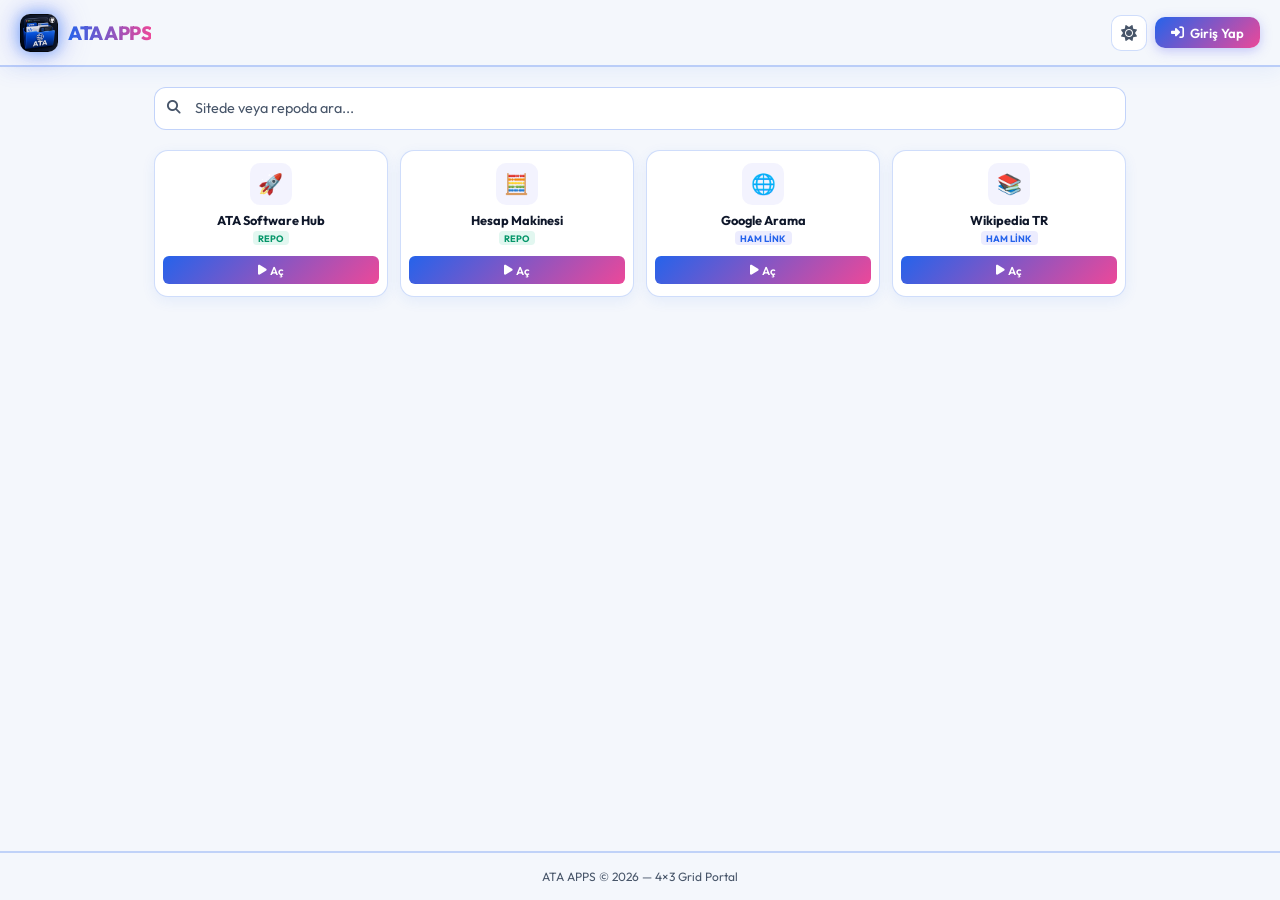
==== index.html @ 3da84b24 "Add files via upload" ====
<!DOCTYPE html>
<html lang="tr">

<head>
    <meta charset="UTF-8">
    <meta name="viewport" content="width=device-width, initial-scale=1.0, maximum-scale=1.0, user-scalable=no">
    <title>ATA APPS | Web Portal</title>
    <meta name="description" content="ATA Software Uygulama Portalı">

    <!-- PWA & Mobil Uygulama Ayarları -->
    <link rel="manifest" href="manifest.json">
    <meta name="theme-color" content="#2563eb">
    <meta name="mobile-web-app-capable" content="yes">
    <meta name="apple-mobile-web-app-capable" content="yes">
    <meta name="apple-mobile-web-app-status-bar-style" content="black-translucent">
    <meta name="apple-mobile-web-app-title" content="ATA APPS">
    <meta name="application-name" content="ATA APPS">

    <!-- Mobil Cihaz İkonları (Ana Ekrana Ekleme Logosu) -->
    <link rel="icon" type="image/png" sizes="192x192" href="logo.png">
    <link rel="apple-touch-icon" sizes="180x180" href="logo.png">
    <link rel="apple-touch-icon-precomposed" href="logo.png">
    <meta name="msapplication-TileImage" content="logo.png">
    <meta name="msapplication-TileColor" content="#2563eb">

    <!-- Google Fonts -->
    <link rel="preconnect" href="https://fonts.googleapis.com">
    <link rel="preconnect" href="https://fonts.gstatic.com" crossorigin>
    <link
        href="https://fonts.googleapis.com/css2?family=Outfit:wght@400;500;600;700;800&family=Inter:wght@400;500;600&display=swap"
        rel="stylesheet">

    <!-- FontAwesome Icons -->
    <link rel="stylesheet" href="https://cdnjs.cloudflare.com/ajax/libs/font-awesome/6.4.0/css/all.min.css">

    <style>
        /* ===== KOYU MOD (VARSAYILAN) ===== */
        :root {
            --bg-color: #0b0f19;
            --bg-secondary: #111827;
            --card-bg: #162032;
            --card-hover: #1f2d47;
            --primary: #6366f1;
            --primary-hover: #4f46e5;
            --accent: #f472b6;
            --accent-green: #10b981;
            --accent-orange: #f59e0b;
            --text-main: #f8fafc;
            --text-muted: #94a3b8;
            --border-color: rgba(255, 255, 255, 0.08);
            --header-bg: rgba(11, 15, 25, 0.92);
            --modal-bg: #162032;
            --input-bg: rgba(0, 0, 0, 0.35);
            --shadow: 0 10px 30px rgba(0, 0, 0, 0.45);
            --radius: 14px;
        }

        /* ===== AÇIK MOD (BEYAZ TEMA + MAVİ HATLAR) ===== */
        body.light-mode {
            --bg-color: #f4f7fc;
            --bg-secondary: #e2e8f0;
            --card-bg: #ffffff;
            --card-hover: #eef4ff;
            --primary: #2563eb;
            --primary-hover: #1d4ed8;
            --accent: #ec4899;
            --accent-green: #059669;
            --accent-orange: #ea580c;
            --text-main: #0f172a;
            --text-muted: #475569;
            --border-color: rgba(37, 99, 235, 0.22);
            --header-bg: rgba(244, 247, 252, 0.95);
            --modal-bg: #ffffff;
            --input-bg: rgba(37, 99, 235, 0.04);
            --shadow: 0 10px 30px rgba(37, 99, 235, 0.15);
        }

        body.light-mode header {
            border-bottom: 2px solid rgba(37, 99, 235, 0.28);
            box-shadow: 0 4px 20px rgba(37, 99, 235, 0.08);
        }

        body.light-mode .card {
            border: 1.5px solid rgba(37, 99, 235, 0.22);
            box-shadow: 0 4px 14px rgba(37, 99, 235, 0.08);
        }

        body.light-mode .card:hover {
            border-color: #2563eb;
            box-shadow: 0 8px 24px rgba(37, 99, 235, 0.2);
        }

        body.light-mode .search-wrap input {
            border: 1.5px solid rgba(37, 99, 235, 0.28);
            background: #ffffff;
        }

        body.light-mode .search-wrap input:focus {
            border-color: #2563eb;
            box-shadow: 0 0 0 3.5px rgba(37, 99, 235, 0.2);
        }

        body.light-mode footer {
            border-top: 2px solid rgba(37, 99, 235, 0.25);
        }

        body.light-mode .modal {
            border: 2px solid rgba(37, 99, 235, 0.3);
            box-shadow: 0 12px 36px rgba(37, 99, 235, 0.2);
        }

        body.light-mode .btn {
            border-color: rgba(37, 99, 235, 0.25);
        }

        * {
            box-sizing: border-box;
            margin: 0;
            padding: 0;
            font-family: 'Outfit', 'Inter', sans-serif;
            -webkit-tap-highlight-color: transparent;
        }

        body {
            background-color: var(--bg-color);
            color: var(--text-main);
            min-height: 100vh;
            display: flex;
            flex-direction: column;
            transition: background-color 0.3s, color 0.3s;
        }

        /* --- ÜST BAR (HEADER) --- */
        header {
            background: var(--header-bg);
            backdrop-filter: blur(16px);
            -webkit-backdrop-filter: blur(16px);
            border-bottom: 1px solid var(--border-color);
            padding: 0.85rem 1.25rem;
            display: flex;
            align-items: center;
            justify-content: space-between;
            position: sticky;
            top: 0;
            z-index: 100;
        }

        .logo {
            display: flex;
            align-items: center;
            gap: 0.65rem;
            user-select: none;
        }

        .logo-img {
            width: 38px;
            height: 38px;
            border-radius: 10px;
            object-fit: cover;
            box-shadow: 0 0 16px rgba(59, 130, 246, 0.65), 0 0 32px rgba(99, 102, 241, 0.45);
            animation: logoGlow 3s infinite alternate ease-in-out;
            transition: transform 0.3s ease, box-shadow 0.3s ease, filter 0.3s ease;
        }

        .logo-img:hover {
            transform: scale(1.08);
            box-shadow: 0 0 24px rgba(59, 130, 246, 0.95), 0 0 45px rgba(147, 197, 253, 0.85);
            filter: brightness(1.12);
        }

        @keyframes logoGlow {
            0% {
                box-shadow: 0 0 12px rgba(59, 130, 246, 0.5), 0 0 24px rgba(99, 102, 241, 0.3);
                filter: drop-shadow(0 0 6px rgba(59, 130, 246, 0.5));
            }

            50% {
                box-shadow: 0 0 24px rgba(59, 130, 246, 0.9), 0 0 48px rgba(147, 197, 253, 0.75);
                filter: drop-shadow(0 0 14px rgba(59, 130, 246, 0.85));
            }

            100% {
                box-shadow: 0 0 12px rgba(59, 130, 246, 0.5), 0 0 24px rgba(99, 102, 241, 0.3);
                filter: drop-shadow(0 0 6px rgba(59, 130, 246, 0.5));
            }
        }

        .auth-logo-img {
            width: 60px;
            height: 60px;
            border-radius: 16px;
            object-fit: cover;
            margin: 0 auto 1.1rem;
            display: block;
            box-shadow: 0 0 25px rgba(59, 130, 246, 0.75), 0 0 45px rgba(99, 102, 241, 0.5);
            animation: logoGlow 3s infinite alternate ease-in-out;
        }

        .logo h1 {
            font-size: 1.2rem;
            font-weight: 800;
            letter-spacing: -0.5px;
            background: linear-gradient(90deg, var(--primary), var(--accent));
            -webkit-background-clip: text;
            -webkit-text-fill-color: transparent;
            background-clip: text;
        }

        .header-right {
            display: flex;
            align-items: center;
            gap: 0.5rem;
        }

        /* Admin Rozeti */
        .admin-badge {
            display: none;
            background: linear-gradient(135deg, rgba(99, 102, 241, 0.2), rgba(244, 114, 182, 0.2));
            color: var(--primary);
            border: 1px solid rgba(99, 102, 241, 0.35);
            font-size: 0.7rem;
            padding: 0.25rem 0.65rem;
            border-radius: 20px;
            font-weight: 700;
            letter-spacing: 0.5px;
            align-items: center;
            gap: 0.3rem;
        }

        /* Tema Değiştirme Butonu */
        .theme-btn {
            width: 36px;
            height: 36px;
            background: var(--card-bg);
            border: 1px solid var(--border-color);
            border-radius: 10px;
            display: flex;
            align-items: center;
            justify-content: center;
            cursor: pointer;
            font-size: 1rem;
            color: var(--text-muted);
            transition: all 0.2s ease;
        }

        .theme-btn:hover {
            background: var(--card-hover);
            color: var(--primary);
        }

        /* Butonlar */
        .btn {
            background: var(--card-bg);
            color: var(--text-main);
            border: 1px solid var(--border-color);
            padding: 0.45rem 0.9rem;
            border-radius: 10px;
            font-weight: 600;
            font-size: 0.82rem;
            cursor: pointer;
            display: inline-flex;
            align-items: center;
            gap: 0.4rem;
            transition: all 0.2s ease;
        }

        .btn:hover {
            background: var(--card-hover);
            border-color: var(--primary);
        }

        .btn-add {
            display: none;
            background: rgba(16, 185, 129, 0.15);
            color: var(--accent-green);
            border-color: rgba(16, 185, 129, 0.3);
        }

        .btn-add:hover {
            background: rgba(16, 185, 129, 0.25);
        }

        .btn-login {
            background: linear-gradient(135deg, var(--primary), var(--accent));
            border: none;
            color: #fff;
            box-shadow: 0 3px 12px rgba(99, 102, 241, 0.35);
            padding: 0.45rem 1rem;
        }

        .btn-login:hover {
            opacity: 0.9;
            transform: translateY(-1px);
        }

        .btn-logout {
            background: rgba(239, 68, 68, 0.1);
            color: #f87171;
            border: 1px solid rgba(239, 68, 68, 0.25);
            display: none;
        }

        .btn-logout:hover {
            background: rgba(239, 68, 68, 0.2);
        }

        /* --- ANA İÇERİK --- */
        main {
            flex: 1;
            max-width: 1000px;
            width: 100%;
            margin: 0 auto;
            padding: 1.25rem 0.85rem;
        }

        /* Arama Kutusu */
        .search-wrap {
            margin-bottom: 1.25rem;
            position: relative;
        }

        .search-wrap i {
            position: absolute;
            left: 0.85rem;
            top: 50%;
            transform: translateY(-50%);
            color: var(--text-muted);
            font-size: 0.85rem;
        }

        .search-wrap input {
            width: 100%;
            padding: 0.7rem 1rem 0.7rem 2.5rem;
            background: var(--card-bg);
            border: 1px solid var(--border-color);
            border-radius: 12px;
            color: var(--text-main);
            font-size: 0.9rem;
            outline: none;
            transition: border 0.2s, box-shadow 0.2s;
        }

        .search-wrap input::placeholder {
            color: var(--text-muted);
        }

        .search-wrap input:focus {
            border-color: var(--primary);
            box-shadow: 0 0 0 3px rgba(99, 102, 241, 0.15);
        }

        /* Grid (Mobilde Max 4 Kolon) */
        .grid {
            display: grid;
            grid-template-columns: repeat(4, 1fr);
            gap: 0.75rem;
        }

        /* Kart Yapısı */
        .card {
            background: var(--card-bg);
            border: 1px solid var(--border-color);
            border-radius: var(--radius);
            padding: 0.75rem 0.5rem;
            display: flex;
            flex-direction: column;
            align-items: center;
            text-align: center;
            justify-content: space-between;
            gap: 0.5rem;
            transition: all 0.22s ease;
            position: relative;
            cursor: pointer;
        }

        .card:hover {
            background: var(--card-hover);
            transform: translateY(-2px);
            border-color: rgba(99, 102, 241, 0.4);
            box-shadow: 0 8px 24px rgba(99, 102, 241, 0.1);
        }

        .card-icon {
            width: 42px;
            height: 42px;
            background: rgba(99, 102, 241, 0.08);
            border-radius: 10px;
            display: flex;
            align-items: center;
            justify-content: center;
            font-size: 1.25rem;
            color: var(--primary);
            flex-shrink: 0;
            overflow: hidden;
        }

        .card-info {
            display: flex;
            flex-direction: column;
            align-items: center;
            gap: 0.2rem;
            width: 100%;
        }

        .card-info h3 {
            font-size: 0.8rem;
            font-weight: 700;
            color: var(--text-main);
            line-height: 1.2;
            display: -webkit-box;
            -webkit-line-clamp: 2;
            -webkit-box-orient: vertical;
            overflow: hidden;
            word-break: break-word;
        }

        .tag {
            font-size: 0.58rem;
            padding: 0.1rem 0.35rem;
            border-radius: 4px;
            font-weight: 700;
            text-transform: uppercase;
        }

        .tag.repo {
            background: rgba(16, 185, 129, 0.12);
            color: var(--accent-green);
        }

        .tag.raw {
            background: rgba(99, 102, 241, 0.12);
            color: var(--primary);
        }

        .card-btns {
            display: flex;
            gap: 0.3rem;
            width: 100%;
            margin-top: 0.2rem;
        }

        .btn-launch {
            flex: 1;
            background: linear-gradient(135deg, var(--primary), var(--accent));
            color: #fff;
            border: none;
            padding: 0.4rem 0.2rem;
            border-radius: 6px;
            font-weight: 600;
            font-size: 0.72rem;
            cursor: pointer;
            display: flex;
            align-items: center;
            justify-content: center;
            gap: 0.2rem;
            transition: opacity 0.2s;
        }

        .btn-launch:hover {
            opacity: 0.88;
        }

        .btn-del {
            background: rgba(239, 68, 68, 0.1);
            color: #f87171;
            border: 1px solid rgba(239, 68, 68, 0.25);
            width: 26px;
            height: 26px;
            border-radius: 6px;
            cursor: pointer;
            display: flex;
            align-items: center;
            justify-content: center;
            font-size: 0.7rem;
            flex-shrink: 0;
        }

        /* Sayfalama */
        .pagination {
            display: flex;
            align-items: center;
            justify-content: center;
            gap: 0.4rem;
            margin-top: 1.5rem;
            padding-top: 1rem;
        }

        .page-btn {
            background: var(--card-bg);
            border: 1px solid var(--border-color);
            color: var(--text-main);
            padding: 0.4rem 0.75rem;
            border-radius: 8px;
            font-size: 0.8rem;
            font-weight: 600;
            cursor: pointer;
            transition: all 0.2s;
        }

        .page-btn:hover {
            background: var(--card-hover);
        }

        .page-btn.active {
            background: var(--primary);
            border-color: var(--primary);
            color: #fff;
            box-shadow: 0 2px 8px rgba(99, 102, 241, 0.4);
        }

        .page-btn:disabled {
            opacity: 0.3;
            cursor: not-allowed;
        }

        /* --- IFRAME VIEWER --- */
        .viewer {
            position: fixed;
            top: 0;
            left: 0;
            right: 0;
            bottom: 0;
            width: 100%;
            height: 100%;
            background: var(--bg-color);
            z-index: 1000;
            display: none;
            flex-direction: column;
            overflow: hidden;
        }

        .viewer.active {
            display: flex;
        }

        .viewer-bar {
            background: var(--card-bg);
            padding: 0.6rem 0.85rem;
            display: flex;
            align-items: center;
            justify-content: space-between;
            border-bottom: 1px solid var(--border-color);
            flex-shrink: 0;
        }

        .viewer iframe {
            flex: 1;
            width: 100%;
            height: 100%;
            border: none;
            background: #fff;
            display: block;
        }

        /* --- MODAL PENCERELER --- */
        .modal-bg {
            position: fixed;
            top: 0;
            left: 0;
            right: 0;
            bottom: 0;
            width: 100%;
            height: 100%;
            background: rgba(0, 0, 0, 0.75);
            backdrop-filter: blur(8px);
            z-index: 500;
            display: none;
            align-items: center;
            justify-content: center;
            padding: 1rem;
        }

        .modal-bg.active {
            display: flex;
        }

        .modal {
            background: var(--modal-bg);
            border: 1px solid var(--border-color);
            border-radius: 20px;
            width: 100%;
            max-width: 400px;
            padding: 1.75rem 1.5rem;
            box-shadow: var(--shadow);
            animation: popIn 0.25s ease;
            position: relative;
        }

        @keyframes popIn {
            from {
                opacity: 0;
                transform: translateY(18px) scale(0.97);
            }

            to {
                opacity: 1;
                transform: translateY(0) scale(1);
            }
        }

        .modal-close {
            position: absolute;
            top: 1rem;
            right: 1rem;
            width: 30px;
            height: 30px;
            background: var(--card-hover);
            border: none;
            border-radius: 8px;
            color: var(--text-muted);
            font-size: 1rem;
            cursor: pointer;
            display: flex;
            align-items: center;
            justify-content: center;
            transition: all 0.2s;
        }

        .modal-close:hover {
            color: var(--text-main);
        }

        /* Auth Modal İkon ve Başlık */
        .auth-icon {
            width: 58px;
            height: 58px;
            background: linear-gradient(135deg, var(--primary), var(--accent));
            border-radius: 16px;
            display: flex;
            align-items: center;
            justify-content: center;
            font-size: 1.5rem;
            color: #fff;
            margin: 0 auto 1.1rem;
            box-shadow: 0 6px 22px rgba(99, 102, 241, 0.4);
        }

        .auth-head {
            text-align: center;
            margin-bottom: 1.5rem;
        }

        .auth-head h2 {
            font-size: 1.3rem;
            font-weight: 800;
            color: var(--text-main);
            margin-bottom: 0.25rem;
        }

        .auth-head p {
            font-size: 0.82rem;
            color: var(--text-muted);
        }

        .auth-err {
            background: rgba(239, 68, 68, 0.1);
            border: 1px solid rgba(239, 68, 68, 0.25);
            color: #f87171;
            border-radius: 8px;
            padding: 0.6rem 0.85rem;
            font-size: 0.82rem;
            font-weight: 600;
            margin-bottom: 0.85rem;
            display: none;
            text-align: center;
        }

        .lockout-box {
            background: rgba(245, 158, 11, 0.08);
            border: 1px solid rgba(245, 158, 11, 0.3);
            border-radius: 12px;
            padding: 1.25rem 1rem;
            text-align: center;
            display: none;
            margin-bottom: 0.85rem;
        }

        .lockout-emoji {
            font-size: 2rem;
            margin-bottom: 0.4rem;
        }

        .lockout-msg {
            font-size: 0.82rem;
            color: var(--accent-orange);
            font-weight: 600;
            margin-bottom: 0.5rem;
        }

        .lockout-count {
            font-size: 2rem;
            font-weight: 800;
            color: var(--accent-orange);
            font-variant-numeric: tabular-nums;
            letter-spacing: -1px;
        }

        /* Form Elemanları */
        .form-group {
            margin-bottom: 0.9rem;
        }

        .form-group label {
            display: block;
            font-size: 0.78rem;
            font-weight: 700;
            margin-bottom: 0.35rem;
            color: var(--text-muted);
            text-transform: uppercase;
            letter-spacing: 0.5px;
        }

        .form-control {
            width: 100%;
            padding: 0.7rem 0.9rem;
            background: var(--input-bg);
            border: 1px solid var(--border-color);
            border-radius: 10px;
            color: var(--text-main);
            font-size: 0.88rem;
            outline: none;
            transition: border 0.2s, box-shadow 0.2s;
        }

        .form-control:focus {
            border-color: var(--primary);
            box-shadow: 0 0 0 3px rgba(99, 102, 241, 0.15);
        }

        .form-control::placeholder {
            color: var(--text-muted);
        }

        .modal-header {
            display: flex;
            justify-content: space-between;
            align-items: center;
            margin-bottom: 1.1rem;
        }

        .modal-header h2 {
            font-size: 1.1rem;
            font-weight: 800;
            color: var(--text-main);
        }

        /* Option Tabs (Repo / Ham Link) */
        .opt-tabs {
            display: grid;
            grid-template-columns: 1fr 1fr;
            gap: 0.4rem;
            background: var(--input-bg);
            padding: 0.25rem;
            border-radius: 10px;
            margin-bottom: 0.85rem;
        }

        .opt-tab {
            padding: 0.5rem;
            text-align: center;
            font-size: 0.8rem;
            font-weight: 600;
            border-radius: 7px;
            cursor: pointer;
            color: var(--text-muted);
            transition: all 0.2s;
        }

        .opt-tab.active {
            background: var(--primary);
            color: #fff;
        }

        .preview-box {
            background: rgba(16, 185, 129, 0.08);
            border: 1px solid rgba(16, 185, 129, 0.25);
            color: var(--accent-green);
            padding: 0.5rem;
            border-radius: 8px;
            font-size: 0.72rem;
            margin-top: 0.35rem;
            word-break: break-all;
        }

        footer {
            text-align: center;
            padding: 1rem;
            font-size: 0.75rem;
            color: var(--text-muted);
            border-top: 1px solid var(--border-color);
        }

        /* Mobil Uyumluluk */
        @media (max-width: 480px) {
            .grid {
                grid-template-columns: repeat(4, 1fr);
                gap: 0.4rem;
            }

            .card {
                padding: 0.6rem 0.3rem;
            }

            .card-icon {
                width: 36px;
                height: 36px;
                font-size: 1.1rem;
            }

            .card-info h3 {
                font-size: 0.72rem;
            }
        }

        @keyframes spin {
            0% {
                transform: rotate(0deg);
            }

            100% {
                transform: rotate(360deg);
            }
        }
    </style>
</head>

<body>

    <!-- HEADER -->
    <header>
        <div class="logo">
            <img src="logo.png" alt="ATA APPS Logo" class="logo-img" />
            <h1>ATA APPS</h1>
        </div>

        <div class="header-right">
            <span class="admin-badge" id="adminBadge"><i class="fa-solid fa-shield-halved"></i> ADMİN</span>
            <button class="btn btn-add" id="addSiteBtn"><i class="fa-solid fa-plus"></i> Ekle</button>
            <button class="theme-btn" id="themeBtn" title="Tema Değiştir"><i class="fa-solid fa-moon"></i></button>
            <button class="btn btn-login" id="loginBtn" onclick="openAuthModal()"><i
                    class="fa-solid fa-right-to-bracket"></i> Giriş Yap</button>
            <button class="btn btn-logout" id="logoutBtn" onclick="adminLogout()" title="Çıkış Yap"><i
                    class="fa-solid fa-right-from-bracket"></i></button>
        </div>
    </header>

    <!-- MAIN -->
    <main>
        <div class="search-wrap">
            <i class="fa-solid fa-magnifying-glass"></i>
            <input type="text" id="searchInput" placeholder="Sitede veya repoda ara...">
        </div>

        <div class="grid" id="appsGrid"></div>

        <div class="pagination" id="paginationContainer" style="display:none;"></div>
    </main>

    <footer>ATA APPS © 2026 — 4×3 Grid Portal</footer>

    <!-- IFRAME VIEWER -->
    <div class="viewer" id="viewer">
        <div class="viewer-bar">
            <button class="btn" id="closeViewer"><i class="fa-solid fa-arrow-left"></i> Geri Dön</button>
            <span id="viewerTitle" style="font-weight:700;">Uygulama</span>
            <button class="btn" id="openExternal"><i class="fa-solid fa-arrow-up-right-from-square"></i> Sekmede
                Aç</button>
        </div>
        <div style="position: relative; flex: 1; width: 100%; height: 100%;">
            <div id="viewerLoader"
                style="position: absolute; top: 0; left: 0; right: 0; bottom: 0; background: var(--bg-color); display: flex; flex-direction: column; align-items: center; justify-content: center; z-index: 10; gap: 1rem;">
                <div
                    style="width: 42px; height: 42px; border: 4px solid var(--border-color); border-top-color: var(--primary); border-radius: 50%; animation: spin 0.8s linear infinite;">
                </div>
                <p style="font-size: 0.88rem; color: var(--text-muted); font-weight: 500;">Yükleniyor...</p>
            </div>
            <iframe id="viewerFrame" src="" style="width:100%; height:100%; border:none; display:block;"
                onload="hideViewerLoader()"></iframe>
        </div>
    </div>

    <!-- MODAL 1: ADMİN GİRİŞİ -->
    <div class="modal-bg" id="authModal">
        <div class="modal">
            <button class="modal-close" onclick="closeAuthModal()"><i class="fa-solid fa-xmark"></i></button>

            <img src="logo.png" alt="ATA APPS Logo" class="auth-logo-img" />
            <div class="auth-head">
                <h2>Admin Girişi</h2>
                <p>Yönetici paneline erişmek için giriş yapın</p>
            </div>

            <!-- Kilit Sayacı -->
            <div class="lockout-box" id="lockoutBox">
                <div class="lockout-emoji">🔒</div>
                <div class="lockout-msg">Çok fazla yanlış deneme! Lütfen bekleyin.</div>
                <div class="lockout-count" id="lockoutCount">10:00</div>
            </div>

            <!-- Hata Mesajı -->
            <div class="auth-err" id="authErr"></div>

            <form id="authForm">
                <div class="form-group">
                    <label>Kullanıcı Adı</label>
                    <input type="text" id="usernameInput" class="form-control" placeholder="Kullanıcı adını girin"
                        autocomplete="username" required>
                </div>
                <div class="form-group">
                    <label>Şifre</label>
                    <input type="password" id="passwordInput" class="form-control" placeholder="Şifreyi girin"
                        autocomplete="current-password" required>
                </div>
                <button type="submit" id="loginSubmit" class="btn btn-login"
                    style="width:100%; padding:0.7rem; font-size:0.9rem; border-radius:10px; margin-top:0.25rem; justify-content:center;">
                    <i class="fa-solid fa-right-to-bracket"></i> Giriş Yap
                </button>
            </form>
        </div>
    </div>

    <!-- MODAL 2: LİNK EKLEME -->
    <div class="modal-bg" id="addModal">
        <div class="modal">
            <button class="modal-close" onclick="closeAddModal()"><i class="fa-solid fa-xmark"></i></button>
            <div class="modal-header">
                <h2><i class="fa-solid fa-plus" style="color:var(--primary);"></i> Yeni Site Ekle</h2>
            </div>
            <form id="addForm">
                <div class="form-group">
                    <label>Link Türü</label>
                    <div class="opt-tabs">
                        <div class="opt-tab active" id="optRepo" onclick="setLinkType('repo')"><i
                                class="fa-brands fa-github"></i> Repo Adı</div>
                        <div class="opt-tab" id="optRaw" onclick="setLinkType('raw')"><i class="fa-solid fa-link"></i>
                            Ham Link</div>
                    </div>
                </div>

                <div class="form-group" id="repoGroup">
                    <label>Repo Adı</label>
                    <input type="text" id="repoInput" class="form-control" placeholder="Örn: hesap-makinesi">
                    <div class="preview-box" id="repoPreview">https://ata-software.github.io/.../</div>
                </div>

                <div class="form-group" id="rawGroup" style="display:none;">
                    <label>Ham Link (Tam URL)</label>
                    <input type="url" id="rawInput" class="form-control" placeholder="https://google.com">
                </div>

                <div class="form-group">
                    <label>Site / Uygulama Adı</label>
                    <input type="text" id="titleInput" class="form-control" placeholder="Örn: Hesap Makinesi" required>
                </div>

                <div class="form-group">
                    <label>İkon / Emoji (İsteğe Bağlı)</label>
                    <input type="text" id="iconInput" class="form-control" placeholder="🧮 veya fa-calculator">
                </div>

                <div class="form-group">
                    <label>Özel Logo / Resim Linki (İsteğe Bağlı)</label>
                    <input type="url" id="customLogoInput" class="form-control" placeholder="https://site.com/logo.png">
                </div>

                <button type="submit" class="btn btn-login"
                    style="width:100%; padding:0.7rem; font-size:0.9rem; border-radius:10px; margin-top:0.5rem; justify-content:center;">
                    <i class="fa-solid fa-floppy-disk"></i> Kaydet
                </button>
            </form>
        </div>
    </div>

    <script>
        /* ===== SABİTLER ===== */
        const ADMIN_USER = "ATA";
        const ADMIN_PASS = "1881RR";
        const GITHUB_BASE = "https://ata-software.github.io/";
        const MAX_ATTEMPTS = 2;
        const LOCKOUT_SEC = 10 * 60; // 10 dakika

        const JSONBIN_ID = "69c69b77b7ec241ddcad08aa";
        const JSONBIN_KEY = "$2a$10$VSDLnSWsLCzUvBeaYhm9xusbwH6yYilum7HOS0suSMUL96ABhqbMu";
        const JSONBIN_URL = `https://api.jsonbin.io/v3/b/${JSONBIN_ID}`;
        const ITEMS_PER_PAGE = 12;

        const INITIAL_APPS = [
            { id: "1", title: "ATA Software Hub", type: "repo", repoName: "ata-software", url: "https://ata-software.github.io/ata-software/", icon: "🚀", customLogo: "" },
            { id: "2", title: "Hesap Makinesi", type: "repo", repoName: "hesap-makinesi", url: "https://ata-software.github.io/hesap-makinesi/", icon: "🧮", customLogo: "" },
            { id: "3", title: "Google Arama", type: "raw", repoName: "", url: "https://www.google.com/search?igu=1", icon: "🌐", customLogo: "" },
            { id: "4", title: "Wikipedia TR", type: "raw", repoName: "", url: "https://tr.wikipedia.org/", icon: "📚", customLogo: "" }
        ];

        /* ===== DURUM ===== */
        let apps = JSON.parse(localStorage.getItem("ata_apps")) || INITIAL_APPS;
        let isAdmin = localStorage.getItem("ata_admin") === "true";
        let linkType = "repo";
        let currentPage = 1;
        let lockTimer = null;
        // Tema tercihi: Kayıtlı tercih yoksa Varsayılan BEYAZ TEMA (Light Mode)
        let isDark = localStorage.getItem("ata_theme") === "dark";
        const logoCache = {};

        /* ===== TEMA YÖNETİMİ ===== */
        function applyTheme() {
            if (isDark) {
                document.body.classList.remove("light-mode");
                document.getElementById("themeBtn").innerHTML = '<i class="fa-solid fa-moon"></i>';
            } else {
                document.body.classList.add("light-mode");
                document.getElementById("themeBtn").innerHTML = '<i class="fa-solid fa-sun"></i>';
            }
        }

        document.getElementById("themeBtn").addEventListener("click", () => {
            isDark = !isDark;
            localStorage.setItem("ata_theme", isDark ? "dark" : "light");
            applyTheme();
        });

        /* ===== KİLİT SİSTEMİ ===== */
        const getAttempts = () => parseInt(localStorage.getItem("ata_fail") || "0", 10);
        const getLockEnd = () => parseInt(localStorage.getItem("ata_lock_end") || "0", 10);
        const isLocked = () => Date.now() < getLockEnd();

        function recordFail() {
            const c = getAttempts() + 1;
            localStorage.setItem("ata_fail", c.toString());
            if (c >= MAX_ATTEMPTS) {
                localStorage.setItem("ata_lock_end", (Date.now() + LOCKOUT_SEC * 1000).toString());
                localStorage.setItem("ata_fail", "0");
                return true;
            }
            return false;
        }

        function clearLock() {
            localStorage.removeItem("ata_fail");
            localStorage.removeItem("ata_lock_end");
        }

        function startCountdown() {
            const box = document.getElementById("lockoutBox");
            const cnt = document.getElementById("lockoutCount");
            const frm = document.getElementById("authForm");

            box.style.display = "block";
            frm.style.display = "none";
            document.getElementById("authErr").style.display = "none";

            if (lockTimer) clearInterval(lockTimer);

            lockTimer = setInterval(() => {
                const rem = Math.max(0, Math.ceil((getLockEnd() - Date.now()) / 1000));
                const m = String(Math.floor(rem / 60)).padStart(2, "0");
                const s = String(rem % 60).padStart(2, "0");
                cnt.textContent = `${m}:${s}`;

                if (rem <= 0) {
                    clearInterval(lockTimer);
                    lockTimer = null;
                    box.style.display = "none";
                    frm.style.display = "block";
                    clearLock();
                }
            }, 1000);
        }

        /* ===== AUTH MODAL ===== */
        function openAuthModal() {
            document.getElementById("authModal").classList.add("active");
            document.getElementById("authErr").style.display = "none";

            if (isLocked()) {
                startCountdown();
            } else {
                document.getElementById("lockoutBox").style.display = "none";
                document.getElementById("authForm").style.display = "block";
                setTimeout(() => document.getElementById("usernameInput").focus(), 80);
            }
        }

        function closeAuthModal() {
            document.getElementById("authModal").classList.remove("active");
        }

        document.getElementById("authForm").addEventListener("submit", (e) => {
            e.preventDefault();
            if (isLocked()) {
                startCountdown();
                return;
            }

            const user = document.getElementById("usernameInput").value.trim();
            const pass = document.getElementById("passwordInput").value.trim();
            const err = document.getElementById("authErr");

            if (user === ADMIN_USER && pass === ADMIN_PASS) {
                isAdmin = true;
                localStorage.setItem("ata_admin", "true");
                clearLock();
                err.style.display = "none";
                closeAuthModal();
                updateAdminUI();
                renderApps();
                document.getElementById("authForm").reset();
            } else {
                const locked = recordFail();
                err.style.display = "block";
                if (locked) {
                    err.textContent = "Hesap kilitlendi! 10 dakika bekleyin.";
                    startCountdown();
                } else {
                    const rem = MAX_ATTEMPTS - getAttempts();
                    err.textContent = `Kullanıcı adı veya şifre hatalı! (${rem} hak kaldı)`;
                }
                document.getElementById("passwordInput").value = "";
                document.getElementById("passwordInput").focus();
            }
        });

        function adminLogout() {
            isAdmin = false;
            localStorage.removeItem("ata_admin");
            updateAdminUI();
            renderApps();
        }

        function updateAdminUI() {
            document.getElementById("adminBadge").style.display = isAdmin ? "inline-flex" : "none";
            document.getElementById("addSiteBtn").style.display = isAdmin ? "inline-flex" : "none";
            document.getElementById("loginBtn").style.display = isAdmin ? "none" : "inline-flex";
            document.getElementById("logoutBtn").style.display = isAdmin ? "inline-flex" : "none";
        }

        /* ===== LINK EKLEME MODAL ===== */
        function openAddModal() {
            document.getElementById("addModal").classList.add("active");
        }

        function closeAddModal() {
            document.getElementById("addModal").classList.remove("active");
        }

        document.getElementById("addSiteBtn").onclick = openAddModal;

        function setLinkType(t) {
            linkType = t;
            document.getElementById("repoGroup").style.display = (t === "repo") ? "block" : "none";
            document.getElementById("rawGroup").style.display = (t === "raw") ? "block" : "none";
            document.getElementById("optRepo").classList.toggle("active", t === "repo");
            document.getElementById("optRaw").classList.toggle("active", t === "raw");
        }

        document.getElementById("repoInput").addEventListener("input", (e) => {
            const v = e.target.value.trim().replace(/^\/+|\/+$/g, "");
            document.getElementById("repoPreview").textContent = v ? `${GITHUB_BASE}${v}/` : `${GITHUB_BASE}.../`;
        });

        document.getElementById("addForm").addEventListener("submit", (e) => {
            e.preventDefault();
            const title = document.getElementById("titleInput").value.trim();
            if (!title) return;
            const icon = document.getElementById("iconInput").value.trim() || "🌐";
            const customLogo = document.getElementById("customLogoInput").value.trim();

            let finalUrl = "", repoName = "";

            if (linkType === "repo") {
                const repo = document.getElementById("repoInput").value.trim().replace(/^\/+|\/+$/g, "");
                if (!repo) return alert("Lütfen repo adı girin!");
                repoName = repo;
                finalUrl = `${GITHUB_BASE}${repo}/`;
            } else {
                finalUrl = document.getElementById("rawInput").value.trim();
                if (!finalUrl.startsWith("http")) finalUrl = "https://" + finalUrl;
            }

            apps.unshift({ id: Date.now().toString(), title, type: linkType, repoName, url: finalUrl, icon, customLogo });
            saveApps();
            currentPage = 1;
            renderApps();
            closeAddModal();
            document.getElementById("addForm").reset();
        });

        /* ===== JSONBin BULUT SYNC ===== */
        async function loadAppsFromJSONBin() {
            try {
                const res = await fetch(`${JSONBIN_URL}/latest`, {
                    headers: { "X-Master-Key": JSONBIN_KEY, "X-Access-Key": JSONBIN_KEY }
                });
                if (res.ok) {
                    const data = await res.json();
                    if (data?.record?.apps && Array.isArray(data.record.apps)) {
                        apps = data.record.apps;
                        localStorage.setItem("ata_apps", JSON.stringify(apps));
                        renderApps();
                    }
                }
            } catch (e) {
                console.warn("JSONBin bağlantı hatası:", e);
            }
        }

        async function saveApps() {
            localStorage.setItem("ata_apps", JSON.stringify(apps));
            try {
                await fetch(JSONBIN_URL, {
                    method: "PUT",
                    headers: { "Content-Type": "application/json", "X-Master-Key": JSONBIN_KEY, "X-Access-Key": JSONBIN_KEY },
                    body: JSON.stringify({ apps, updatedAt: new Date().toISOString() })
                });
            } catch (e) {
                console.warn("JSONBin kaydetme hatası:", e);
            }
        }

        /* ===== LOGO ÇEKME (INDEX.HTML DETECT) ===== */
        async function fetchLogoFromIndexHTML(app) {
            if (logoCache[app.id]) return logoCache[app.id];
            if (app.customLogo?.startsWith("http")) return app.customLogo;
            if (app.icon?.startsWith("http")) return app.icon;

            const cleanUrl = (app.url || "").replace(/\/+$/, "") + "/";
            let html = "";

            if (app.type === "repo" || app.url.includes("github.io")) {
                const domain = new URL(app.url).hostname;
                const user = domain.split(".")[0] || "ata-software";
                const repo = app.repoName || app.url.split("/").filter(Boolean).pop();
                const urls = [
                    `https://raw.githubusercontent.com/${user}/${repo}/main/index.html`,
                    `https://raw.githubusercontent.com/${user}/${repo}/master/index.html`,
                    `${cleanUrl}index.html`,
                    cleanUrl
                ];
                for (const u of urls) {
                    try {
                        const r = await fetch(u);
                        if (r.ok) {
                            html = await r.text();
                            if (html) break;
                        }
                    } catch (e) { }
                }
            } else {
                try {
                    const r = await fetch(cleanUrl);
                    if (r.ok) html = await r.text();
                } catch (e) { }
            }

            if (html) {
                const re1 = /<link[^>]+rel=["']?(?:shortcut\s+icon|icon|apple-touch-icon|apple-touch-icon-precomposed)["']?[^>]+href=["']?([^"'>\s]+)["']?/gi;
                const re2 = /<link[^>]+href=["']?([^"'>\s]+)["']?[^>]+rel=["']?(?:shortcut\s+icon|icon|apple-touch-icon|apple-touch-icon-precomposed)["']?/gi;
                let m, found = null;
                while ((m = re1.exec(html))) {
                    found = m[1];
                    if (m[0].includes("apple-touch-icon") || m[0].includes("192") || m[0].includes("512")) break;
                }
                if (!found) {
                    while ((m = re2.exec(html))) {
                        found = m[1];
                        break;
                    }
                }
                if (found) {
                    if (!found.startsWith("http") && !found.startsWith("//")) {
                        found = new URL(found.replace(/^\.\//, ""), cleanUrl).href;
                    }
                    logoCache[app.id] = found;
                    return found;
                }
            }
            return `https://t2.gstatic.com/faviconV2?client=SOCIAL&type=FAVICON&fallback_opts=TYPE,SIZE,URL&url=${encodeURIComponent(app.url)}&size=128`;
        }

        function getPrimaryLogoUrl(app) {
            if (app.customLogo?.startsWith("http")) return app.customLogo;
            if (app.icon?.startsWith("http")) return app.icon;
            if (logoCache[app.id]) return logoCache[app.id];
            try {
                const cleanUrl = (app.url || "").replace(/\/+$/, "");
                const domain = new URL(app.url).hostname;
                if (app.type === "repo" || domain.includes("github.io")) {
                    const user = domain.split(".")[0] || "ata-software";
                    const repo = app.repoName || cleanUrl.split("/").pop();
                    if (user && repo) return `https://raw.githubusercontent.com/${user}/${repo}/main/icon-192.png`;
                }
                return `https://t2.gstatic.com/faviconV2?client=SOCIAL&type=FAVICON&fallback_opts=TYPE,SIZE,URL&url=${encodeURIComponent(app.url)}&size=128`;
            } catch (e) {
                return null;
            }
        }

        function handleLogoError(img, appUrl, fallbackIcon, appType, repoName) {
            try {
                const cleanUrl = appUrl.replace(/\/+$/, "");
                const domain = new URL(appUrl).hostname;
                const step = parseInt(img.dataset.step || "0", 10);
                const srcs = [];

                if (appType === "repo" || domain.includes("github.io")) {
                    const user = domain.split(".")[0] || "ata-software";
                    const repo = repoName || cleanUrl.split("/").pop();
                    if (user && repo) {
                        srcs.push(`https://raw.githubusercontent.com/${user}/${repo}/main/favicon.ico`);
                        srcs.push(`https://raw.githubusercontent.com/${user}/${repo}/main/favicon.png`);
                        srcs.push(`https://raw.githubusercontent.com/${user}/${repo}/main/logo192.png`);
                        srcs.push(`https://raw.githubusercontent.com/${user}/${repo}/main/apple-touch-icon.png`);
                        srcs.push(`https://raw.githubusercontent.com/${user}/${repo}/master/icon-192.png`);
                        srcs.push(`https://raw.githubusercontent.com/${user}/${repo}/master/favicon.ico`);
                    }
                }
                srcs.push(`${cleanUrl}/icon-192.png`, `${cleanUrl}/apple-touch-icon.png`, `${cleanUrl}/logo192.png`, `${cleanUrl}/favicon.ico`, `${cleanUrl}/favicon.png`, `${cleanUrl}/android-chrome-192x192.png`);
                srcs.push(`https://t2.gstatic.com/faviconV2?client=SOCIAL&type=FAVICON&fallback_opts=TYPE,SIZE,URL&url=${encodeURIComponent(appUrl)}&size=128`);
                srcs.push(`https://www.google.com/s2/favicons?domain=${domain}&sz=128`);
                srcs.push(`https://icon.horse/icon/${domain}`);
                srcs.push(`https://icons.duckduckgo.com/ip3/${domain}.ico`);

                if (step < srcs.length) {
                    img.dataset.step = (step + 1).toString();
                    img.src = srcs[step];
                } else {
                    img.style.display = "none";
                    if (img.nextElementSibling) img.nextElementSibling.style.display = "inline-flex";
                }
            } catch (e) {
                img.style.display = "none";
                if (img.nextElementSibling) img.nextElementSibling.style.display = "inline-flex";
            }
        }

        /* ===== TÜRKÇE DÜZELTMELİ HARF DUYARSIZ ARAMA ===== */
        function normalizeText(str) {
            if (!str) return "";
            return str
                .replace(/İ/g, "i")
                .replace(/I/g, "ı")
                .toLocaleLowerCase("tr-TR")
                .replace(/ı/g, "i")
                .replace(/ğ/g, "g")
                .replace(/ü/g, "u")
                .replace(/ş/g, "s")
                .replace(/ö/g, "o")
                .replace(/ç/g, "c");
        }

        /* ===== RENDER APPS (4x3 GRID - 12 SİTE / SAYFA) ===== */
        function renderApps(filter = "") {
            const grid = document.getElementById("appsGrid");
            const pag = document.getElementById("paginationContainer");
            grid.innerHTML = "";

            const normFilter = normalizeText(filter);
            const filtered = apps.filter(a =>
                normalizeText(a.title).includes(normFilter) ||
                normalizeText(a.repoName || "").includes(normFilter)
            );
            const total = Math.ceil(filtered.length / ITEMS_PER_PAGE) || 1;
            if (currentPage > total) currentPage = total;
            if (currentPage < 1) currentPage = 1;

            const items = filtered.slice((currentPage - 1) * ITEMS_PER_PAGE, currentPage * ITEMS_PER_PAGE);

            if (!items.length) {
                grid.innerHTML = `<div style="grid-column:1/-1; text-align:center; padding:2.5rem; color:var(--text-muted);">Henüz eklenmiş site bulunamadı.</div>`;
            } else {
                items.forEach(app => {
                    const card = document.createElement("div");
                    card.className = "card";
                    const logoUrl = getPrimaryLogoUrl(app);
                    const isEmoji = app.icon && !app.icon.startsWith("fa-") && !app.icon.startsWith("http");
                    const fbHtml = isEmoji ? `<span>${app.icon || '🌐'}</span>` : `<i class="fa-solid ${app.icon || 'fa-globe'}"></i>`;
                    const logoHtml = logoUrl
                        ? `<img id="li-${app.id}" src="${logoUrl}" alt="${app.title}" style="width:26px; height:26px; border-radius:6px; object-fit:contain;" onerror="handleLogoError(this, '${app.url}', '${app.icon}', '${app.type}', '${app.repoName || ''}')" /><span style="display:none;">${fbHtml}</span>`
                        : fbHtml;

                    const typeTag = app.type === "repo"
                        ? `<span class="tag repo">REPO</span>`
                        : `<span class="tag raw">HAM LİNK</span>`;

                    card.innerHTML = `
                        <div class="card-icon">${logoHtml}</div>
                        <div class="card-info">
                            <h3>${app.title}</h3>
                            ${typeTag}
                        </div>
                        <div class="card-btns">
                            <button class="btn-launch" onclick="openApp('${app.url}', '${app.title}')"><i class="fa-solid fa-play"></i> Aç</button>
                            ${isAdmin ? `<button class="btn-del" onclick="deleteApp('${app.id}')" title="Sil"><i class="fa-solid fa-trash"></i></button>` : ''}
                        </div>
                    `;
                    grid.appendChild(card);

                    // HTML kaynak kodundan logo çekme
                    fetchLogoFromIndexHTML(app).then(url => {
                        if (url) {
                            const img = document.getElementById(`li-${app.id}`);
                            if (img && img.src !== url) img.src = url;
                        }
                    });
                });
            }

            // Sayfalama (Page 2 yoksa gizle)
            if (total > 1) {
                pag.style.display = "flex";
                pag.innerHTML = "";

                const prev = document.createElement("button");
                prev.className = "page-btn";
                prev.innerHTML = `<i class="fa-solid fa-chevron-left"></i> Önceki`;
                prev.disabled = currentPage === 1;
                prev.onclick = () => { currentPage--; renderApps(filter); };
                pag.appendChild(prev);

                for (let i = 1; i <= total; i++) {
                    const pb = document.createElement("button");
                    pb.className = `page-btn${i === currentPage ? ' active' : ''}`;
                    pb.textContent = i;
                    pb.onclick = () => { currentPage = i; renderApps(filter); };
                    pag.appendChild(pb);
                }

                const next = document.createElement("button");
                next.className = "page-btn";
                next.innerHTML = `Sonraki <i class="fa-solid fa-chevron-right"></i>`;
                next.disabled = currentPage === total;
                next.onclick = () => { currentPage++; renderApps(filter); };
                pag.appendChild(next);
            } else {
                pag.style.display = "none";
            }
        }

        function deleteApp(id) {
            if (confirm("Bu siteyi silmek istediğinize emin misiniz?")) {
                apps = apps.filter(a => a.id !== id);
                saveApps();
                renderApps();
            }
        }

        /* ===== VIEWER & AKILLI LİNK DÖNÜŞTÜRÜCÜ ===== */
        const BLOCKED_DOMAINS = ["spotify.com", "youtube.com", "youtu.be", "instagram.com", "twitter.com", "x.com", "facebook.com", "github.com"];

        function getEmbeddableUrl(rawUrl) {
            try {
                const u = new URL(rawUrl);
                const host = u.hostname.toLowerCase();

                // Spotify Dönüştürücü (Playlist / Track / Album -> Embed Player)
                if (host.includes("spotify.com")) {
                    if (u.pathname.includes("/track/") || u.pathname.includes("/playlist/") || u.pathname.includes("/album/")) {
                        return `https://open.spotify.com/embed${u.pathname}${u.search}`;
                    }
                }

                // YouTube Dönüştürücü (watch?v= -> /embed/)
                if (host.includes("youtube.com") && u.pathname.includes("/watch")) {
                    const id = u.searchParams.get("v");
                    if (id) return `https://www.youtube.com/embed/${id}`;
                } else if (host.includes("youtu.be")) {
                    const id = u.pathname.replace("/", "");
                    if (id) return `https://www.youtube.com/embed/${id}`;
                }

                return rawUrl;
            } catch (e) {
                return rawUrl;
            }
        }

        function isIframeBlocked(rawUrl) {
            try {
                const host = new URL(rawUrl).hostname.toLowerCase();
                if (host.endsWith("github.io")) return false;
                return BLOCKED_DOMAINS.some(d => host.includes(d));
            } catch (e) {
                return false;
            }
        }

        function hideViewerLoader() {
            const loader = document.getElementById("viewerLoader");
            if (loader) loader.style.display = "none";
        }

        function openApp(url, title) {
            const finalUrl = getEmbeddableUrl(url);
            const isBlocked = isIframeBlocked(url);

            // Spotify ana sayfası vb. iframe gömmeyi tamamen engelleyen (X-Frame-Options: DENY) dev siteler
            if (isBlocked && !finalUrl.includes("/embed/")) {
                window.open(url, "_blank");
                return;
            }

            document.getElementById("viewerTitle").textContent = title;
            const loader = document.getElementById("viewerLoader");
            if (loader) loader.style.display = "flex";

            const frame = document.getElementById("viewerFrame");
            frame.src = finalUrl;
            document.getElementById("viewer").classList.add("active");
            document.body.style.overflow = "hidden";

            document.getElementById("openExternal").onclick = () => window.open(url, "_blank");
        }

        document.getElementById("closeViewer").onclick = () => {
            document.getElementById("viewer").classList.remove("active");
            document.getElementById("viewerFrame").src = "";
            document.body.style.overflow = "auto";
        };

        /* ===== ARAMA İŞLEVİ ===== */
        document.getElementById("searchInput").addEventListener("input", (e) => {
            currentPage = 1;
            renderApps(e.target.value.trim());
        });

        /* ===== BAŞLATMA ===== */
        document.addEventListener("DOMContentLoaded", () => {
            applyTheme();
            updateAdminUI();
            renderApps();
            loadAppsFromJSONBin();

            // PWA Servis Çalıştırıcısı (Ana Ekrana Ekleme Desteği)
            if ('serviceWorker' in navigator) {
                navigator.serviceWorker.register('./sw.js').catch(err => console.log('SW Hata:', err));
            }
        });
    </script>
</body>

</html>
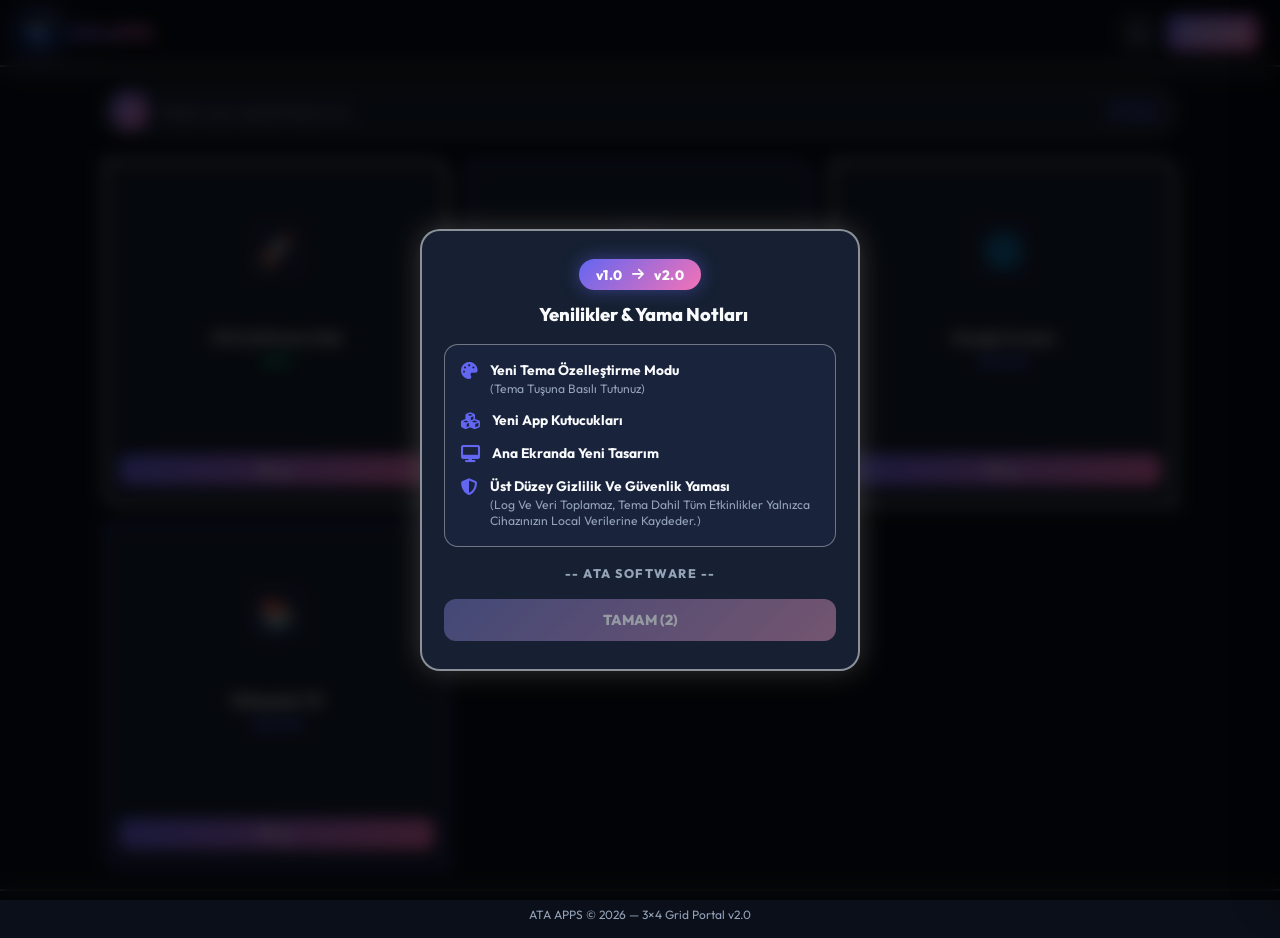
==== commit 6a3cff43: "Add files via upload" ====
--- a/index.html
+++ b/index.html
@@ -3,7 +3,8 @@
 
 <head>
     <meta charset="UTF-8">
-    <meta name="viewport" content="width=device-width, initial-scale=1.0, maximum-scale=1.0, user-scalable=no">
+    <meta name="viewport"
+        content="width=device-width, initial-scale=1.0, maximum-scale=1.0, minimum-scale=1.0, user-scalable=no, shrink-to-fit=no, viewport-fit=cover">
     <title>ATA APPS | Web Portal</title>
     <meta name="description" content="ATA Software Uygulama Portalı">
 
@@ -33,8 +34,24 @@
     <!-- FontAwesome Icons -->
     <link rel="stylesheet" href="https://cdnjs.cloudflare.com/ajax/libs/font-awesome/6.4.0/css/all.min.css">
 
+    <!-- Tema Erken Yükleme Scripti (Android & PWA Dondurma Önleyici) -->
+    <script>
+        (function () {
+            try {
+                var savedTheme = localStorage.getItem("ata_theme") || "dark";
+                if (savedTheme === "light") {
+                    document.documentElement.classList.add("light-mode");
+                    document.documentElement.setAttribute("data-theme", "light");
+                } else {
+                    document.documentElement.classList.remove("light-mode");
+                    document.documentElement.setAttribute("data-theme", "dark");
+                }
+            } catch (e) { }
+        })();
+    </script>
+
     <style>
-        /* ===== KOYU MOD (VARSAYILAN) ===== */
+        /* ===== KOYU MOD (VARSAYILAN - PARLAK BEYAZ HATLAR) ===== */
         :root {
             --bg-color: #0b0f19;
             --bg-secondary: #111827;
@@ -47,70 +64,163 @@
             --accent-orange: #f59e0b;
             --text-main: #f8fafc;
             --text-muted: #94a3b8;
-            --border-color: rgba(255, 255, 255, 0.08);
-            --header-bg: rgba(11, 15, 25, 0.92);
+            --border-color: rgba(255, 255, 255, 0.38);
+            --header-bg: rgba(11, 15, 25, 0.94);
             --modal-bg: #162032;
-            --input-bg: rgba(0, 0, 0, 0.35);
-            --shadow: 0 10px 30px rgba(0, 0, 0, 0.45);
+            --input-bg: rgba(0, 0, 0, 0.45);
+            --shadow: 0 10px 30px rgba(0, 0, 0, 0.55);
             --radius: 14px;
         }
 
-        /* ===== AÇIK MOD (BEYAZ TEMA + MAVİ HATLAR) ===== */
-        body.light-mode {
+        /* Koyu Mod Parlak Beyaz Çizgiler */
+        header {
+            border-bottom: 2px solid rgba(255, 255, 255, 0.45) !important;
+            box-shadow: 0 4px 18px rgba(255, 255, 255, 0.1);
+        }
+
+        .card {
+            border-radius: 0 16px 0 16px !important;
+            box-shadow: 0 4px 14px rgba(0, 0, 0, 0.3);
+        }
+
+        /* Koyu Modda Hepsi Koyu Arka Plan, Çerçeveler: 1. Beyaz, 2. Seçilen Tema Rengi */
+        .card:nth-child(odd) {
+            background-color: #162032 !important;
+            border: 2.5px solid #ffffff !important;
+        }
+
+        .card:nth-child(even) {
+            background-color: #162032 !important;
+            border: 2.5px solid var(--primary, #2563eb) !important;
+        }
+
+        .card:nth-child(odd):hover {
+            background-color: #1e2c44 !important;
+            border-color: #ffffff !important;
+            box-shadow: 0 0 22px rgba(255, 255, 255, 0.6), 0 8px 24px rgba(99, 102, 241, 0.35) !important;
+        }
+
+        .card:nth-child(even):hover {
+            background-color: #1e2c44 !important;
+            border-color: var(--primary-light, var(--primary)) !important;
+            box-shadow: 0 0 22px rgba(99, 102, 241, 0.5), 0 8px 24px rgba(99, 102, 241, 0.35) !important;
+        }
+
+        .search-wrap input {
+            border: 2px solid rgba(255, 255, 255, 0.38) !important;
+            box-shadow: 0 6px 20px rgba(0, 0, 0, 0.4);
+        }
+
+        .search-wrap input:focus {
+            border-color: #ffffff !important;
+            box-shadow: 0 0 18px rgba(255, 255, 255, 0.45), 0 8px 24px rgba(99, 102, 241, 0.3) !important;
+        }
+
+        footer {
+            border-top: 2px solid rgba(255, 255, 255, 0.38) !important;
+        }
+
+        .modal {
+            border: 2px solid rgba(255, 255, 255, 0.5) !important;
+            box-shadow: 0 0 28px rgba(255, 255, 255, 0.2), var(--shadow) !important;
+        }
+
+        .btn {
+            border: 1.5px solid rgba(255, 255, 255, 0.38);
+        }
+
+        .theme-btn {
+            border: 1.5px solid rgba(255, 255, 255, 0.38) !important;
+        }
+
+        /* ===== AÇIK MOD (BEYAZ TEMA + DİNAMİK TEMA RENGİ + MAVİ/GRİ ÇERÇEVELER) ===== */
+        .light-mode {
             --bg-color: #f4f7fc;
             --bg-secondary: #e2e8f0;
             --card-bg: #ffffff;
             --card-hover: #eef4ff;
-            --primary: #2563eb;
-            --primary-hover: #1d4ed8;
-            --accent: #ec4899;
+            --primary-hover: var(--primary-dark, #1d4ed8);
             --accent-green: #059669;
             --accent-orange: #ea580c;
             --text-main: #0f172a;
             --text-muted: #475569;
-            --border-color: rgba(37, 99, 235, 0.22);
-            --header-bg: rgba(244, 247, 252, 0.95);
+            --border-color: var(--primary, #2563eb);
+            --header-bg: rgba(244, 247, 252, 0.96);
             --modal-bg: #ffffff;
-            --input-bg: rgba(37, 99, 235, 0.04);
-            --shadow: 0 10px 30px rgba(37, 99, 235, 0.15);
-        }
-
-        body.light-mode header {
-            border-bottom: 2px solid rgba(37, 99, 235, 0.28);
-            box-shadow: 0 4px 20px rgba(37, 99, 235, 0.08);
-        }
-
-        body.light-mode .card {
-            border: 1.5px solid rgba(37, 99, 235, 0.22);
-            box-shadow: 0 4px 14px rgba(37, 99, 235, 0.08);
-        }
-
-        body.light-mode .card:hover {
-            border-color: #2563eb;
-            box-shadow: 0 8px 24px rgba(37, 99, 235, 0.2);
-        }
-
-        body.light-mode .search-wrap input {
-            border: 1.5px solid rgba(37, 99, 235, 0.28);
-            background: #ffffff;
-        }
-
-        body.light-mode .search-wrap input:focus {
-            border-color: #2563eb;
-            box-shadow: 0 0 0 3.5px rgba(37, 99, 235, 0.2);
-        }
-
-        body.light-mode footer {
-            border-top: 2px solid rgba(37, 99, 235, 0.25);
-        }
-
-        body.light-mode .modal {
-            border: 2px solid rgba(37, 99, 235, 0.3);
-            box-shadow: 0 12px 36px rgba(37, 99, 235, 0.2);
-        }
-
-        body.light-mode .btn {
-            border-color: rgba(37, 99, 235, 0.25);
+            --input-bg: rgba(37, 99, 235, 0.05);
+            --shadow: 0 10px 30px rgba(0, 0, 0, 0.12);
+        }
+
+        .light-mode header {
+            border-bottom: 2px solid var(--primary, #2563eb) !important;
+            box-shadow: 0 4px 22px rgba(0, 0, 0, 0.08) !important;
+        }
+
+        /* Açık Modda Hepsi Beyaz Arka Plan, Çerçeveler: 1. Tema Rengi, 2. Gri */
+        .light-mode .card {
+            border-radius: 0 16px 0 16px !important;
+            box-shadow: 0 4px 14px rgba(0, 0, 0, 0.08);
+        }
+
+        .light-mode .card:nth-child(odd) {
+            background-color: #ffffff !important;
+            border: 2.5px solid var(--primary, #2563eb) !important;
+        }
+
+        .light-mode .card:nth-child(even) {
+            background-color: #ffffff !important;
+            border: 2.5px solid #94a3b8 !important;
+        }
+
+        .light-mode .card:nth-child(odd) .card-info h3,
+        .light-mode .card:nth-child(even) .card-info h3 {
+            color: #0f172a !important;
+        }
+
+        .light-mode .card:nth-child(odd) .card-icon,
+        .light-mode .card:nth-child(even) .card-icon {
+            background-color: rgba(99, 102, 241, 0.1) !important;
+            color: var(--primary, #2563eb) !important;
+        }
+
+        .light-mode .card:nth-child(odd):hover {
+            background-color: #f8fafc !important;
+            border-color: var(--primary-dark, #1d4ed8) !important;
+            box-shadow: 0 0 22px rgba(0, 0, 0, 0.15) !important;
+        }
+
+        .light-mode .card:nth-child(even):hover {
+            background-color: #f8fafc !important;
+            border-color: var(--primary, #2563eb) !important;
+            box-shadow: 0 0 22px rgba(148, 163, 184, 0.4) !important;
+        }
+
+        .light-mode .search-wrap input {
+            border: 2px solid var(--primary, #2563eb) !important;
+            background: #ffffff !important;
+            box-shadow: 0 6px 20px rgba(0, 0, 0, 0.06);
+        }
+
+        .light-mode .search-wrap input:focus {
+            border-color: var(--primary-dark, #1d4ed8) !important;
+            box-shadow: 0 0 18px rgba(0, 0, 0, 0.12) !important;
+        }
+
+        .light-mode footer {
+            border-top: 2px solid var(--primary, #2563eb) !important;
+        }
+
+        .light-mode .modal {
+            border: 2px solid var(--primary, #2563eb) !important;
+            box-shadow: 0 0 28px rgba(0, 0, 0, 0.15), var(--shadow) !important;
+        }
+
+        .light-mode .btn {
+            border: 1.5px solid var(--primary, #2563eb) !important;
+        }
+
+        .light-mode .theme-btn {
+            border: 1.5px solid var(--primary, #2563eb) !important;
         }
 
         * {
@@ -119,6 +229,27 @@
             padding: 0;
             font-family: 'Outfit', 'Inter', sans-serif;
             -webkit-tap-highlight-color: transparent;
+            touch-action: manipulation;
+            -webkit-text-size-adjust: 100%;
+            -ms-text-size-adjust: 100%;
+        }
+
+        html,
+        body {
+            touch-action: manipulation;
+            overflow-x: hidden;
+            width: 100%;
+            max-width: 100vw;
+        }
+
+        /* Mobil cihazlarda odaklanıldığında tarayıcının ekranı otomatik yakınlaştırmasını önle */
+        @media (max-width: 768px) {
+
+            input,
+            select,
+            textarea {
+                font-size: 16px !important;
+            }
         }
 
         body {
@@ -229,8 +360,8 @@
 
         /* Tema Değiştirme Butonu */
         .theme-btn {
-            width: 36px;
-            height: 36px;
+            width: 38px;
+            height: 38px;
             background: var(--card-bg);
             border: 1px solid var(--border-color);
             border-radius: 10px;
@@ -241,6 +372,10 @@
             font-size: 1rem;
             color: var(--text-muted);
             transition: all 0.2s ease;
+            box-sizing: border-box;
+            -webkit-touch-callout: none;
+            -webkit-user-select: none;
+            user-select: none;
         }
 
         .theme-btn:hover {
@@ -248,20 +383,23 @@
             color: var(--primary);
         }
 
-        /* Butonlar */
+        /* Butonlar (Yükseklik: 38px) */
         .btn {
             background: var(--card-bg);
             color: var(--text-main);
             border: 1px solid var(--border-color);
-            padding: 0.45rem 0.9rem;
+            height: 38px;
+            padding: 0 0.9rem;
             border-radius: 10px;
             font-weight: 600;
             font-size: 0.82rem;
             cursor: pointer;
             display: inline-flex;
             align-items: center;
+            justify-content: center;
             gap: 0.4rem;
             transition: all 0.2s ease;
+            box-sizing: border-box;
         }
 
         .btn:hover {
@@ -281,16 +419,65 @@
         }
 
         .btn-login {
-            background: linear-gradient(135deg, var(--primary), var(--accent));
+            height: 38px;
+            background: linear-gradient(135deg, var(--primary-dark, var(--primary)), var(--primary-darker, var(--accent)));
             border: none;
-            color: #fff;
-            box-shadow: 0 3px 12px rgba(99, 102, 241, 0.35);
-            padding: 0.45rem 1rem;
+            color: var(--primary-text, #ffffff);
+            box-shadow: 0 3px 12px rgba(0, 0, 0, 0.25);
+            padding: 0 0.85rem;
+            display: inline-flex;
+            align-items: center;
+            justify-content: center;
         }
 
         .btn-login:hover {
-            opacity: 0.9;
+            opacity: 0.92;
             transform: translateY(-1px);
+        }
+
+        .login-btn-inner {
+            display: flex;
+            flex-direction: column;
+            align-items: center;
+            justify-content: center;
+            line-height: 1.08;
+            gap: 0.05rem;
+        }
+
+        .login-title {
+            font-size: 0.76rem;
+            font-weight: 700;
+            display: flex;
+            align-items: center;
+            gap: 0.3rem;
+        }
+
+        /* Giriş Yap Kutusunun İçindeki Kırmızı Yanıp Sönen SADECE ADMİN Yazısı */
+        .only-admin-text {
+            font-size: 0.5rem;
+            font-weight: 800;
+            color: #ffffff;
+            letter-spacing: 0.5px;
+            text-transform: uppercase;
+            animation: adminBlink 1.2s infinite ease-in-out;
+            user-select: none;
+            white-space: nowrap;
+        }
+
+        @keyframes adminBlink {
+
+            0%,
+            100% {
+                opacity: 1;
+                color: #ffffff;
+                text-shadow: 0 0 6px rgba(255, 255, 255, 0.9), 0 0 10px rgba(239, 68, 68, 0.9);
+            }
+
+            50% {
+                opacity: 0.35;
+                color: #fca5a5;
+                text-shadow: none;
+            }
         }
 
         .btn-logout {
@@ -307,61 +494,98 @@
         /* --- ANA İÇERİK --- */
         main {
             flex: 1;
-            max-width: 1000px;
+            max-width: 1100px;
             width: 100%;
             margin: 0 auto;
             padding: 1.25rem 0.85rem;
         }
 
-        /* Arama Kutusu */
+        /* Arama Kutusu (Ultra Modern & Şekilli Capsule) */
         .search-wrap {
-            margin-bottom: 1.25rem;
+            margin-bottom: 1.5rem;
             position: relative;
-        }
-
-        .search-wrap i {
+            display: flex;
+            align-items: center;
+            border-radius: 50px;
+            transition: transform 0.25s ease, box-shadow 0.25s ease, border-color 0.25s ease;
+        }
+
+        .search-wrap:hover {
+            transform: translateY(-2px);
+        }
+
+        .search-icon-badge {
             position: absolute;
-            left: 0.85rem;
-            top: 50%;
-            transform: translateY(-50%);
-            color: var(--text-muted);
-            font-size: 0.85rem;
+            left: 0.45rem;
+            width: 38px;
+            height: 38px;
+            border-radius: 50%;
+            background: linear-gradient(135deg, var(--primary), var(--accent));
+            color: #ffffff;
+            display: flex;
+            align-items: center;
+            justify-content: center;
+            font-size: 0.95rem;
+            box-shadow: 0 0 14px rgba(99, 102, 241, 0.45);
+            pointer-events: none;
+            transition: transform 0.25s ease, box-shadow 0.25s ease;
+            z-index: 2;
+        }
+
+        .search-wrap:focus-within .search-icon-badge {
+            transform: scale(1.08) rotate(-6deg);
+            box-shadow: 0 0 20px rgba(99, 102, 241, 0.7);
+        }
+
+        .search-tag-badge {
+            position: absolute;
+            right: 0.65rem;
+            background: rgba(99, 102, 241, 0.15);
+            color: var(--primary);
+            font-size: 0.72rem;
+            font-weight: 700;
+            padding: 0.3rem 0.7rem;
+            border-radius: 20px;
+            display: flex;
+            align-items: center;
+            gap: 0.3rem;
+            pointer-events: none;
+            border: 1px solid rgba(99, 102, 241, 0.25);
+            letter-spacing: 0.5px;
+            z-index: 2;
         }
 
         .search-wrap input {
             width: 100%;
-            padding: 0.7rem 1rem 0.7rem 2.5rem;
+            padding: 0.8rem 4.6rem 0.8rem 3.4rem;
             background: var(--card-bg);
-            border: 1px solid var(--border-color);
-            border-radius: 12px;
+            border-radius: 50px !important;
             color: var(--text-main);
-            font-size: 0.9rem;
+            font-size: 0.92rem;
+            font-weight: 500;
             outline: none;
-            transition: border 0.2s, box-shadow 0.2s;
+            transition: border-color 0.25s ease, box-shadow 0.25s ease;
         }
 
         .search-wrap input::placeholder {
             color: var(--text-muted);
-        }
-
-        .search-wrap input:focus {
-            border-color: var(--primary);
-            box-shadow: 0 0 0 3px rgba(99, 102, 241, 0.15);
-        }
-
-        /* Grid (Mobilde Max 4 Kolon) */
+            font-size: 0.88rem;
+        }
+
+        /* Grid (Hem mobil hem PC'de Max 3 Kolon) */
         .grid {
             display: grid;
-            grid-template-columns: repeat(4, 1fr);
-            gap: 0.75rem;
-        }
-
-        /* Kart Yapısı */
+            grid-template-columns: repeat(3, 1fr);
+            gap: 1.1rem;
+        }
+
+        /* Kart Yapısı (Kare & Geniş - Sol Üst ve Sağ Alt Keskin Kenar) */
         .card {
+            aspect-ratio: 1 / 1;
             background: var(--card-bg);
-            border: 1px solid var(--border-color);
-            border-radius: var(--radius);
-            padding: 0.75rem 0.5rem;
+            border: 1.5px solid var(--border-color);
+            border-radius: 0 16px 0 16px;
+            padding: 1.1rem 0.85rem;
             display: flex;
             flex-direction: column;
             align-items: center;
@@ -371,42 +595,53 @@
             transition: all 0.22s ease;
             position: relative;
             cursor: pointer;
+            overflow: hidden;
         }
 
         .card:hover {
-            background: var(--card-hover);
-            transform: translateY(-2px);
+            transform: translateY(-3px);
             border-color: rgba(99, 102, 241, 0.4);
-            box-shadow: 0 8px 24px rgba(99, 102, 241, 0.1);
+            box-shadow: 0 10px 28px rgba(99, 102, 241, 0.15);
         }
 
         .card-icon {
-            width: 42px;
-            height: 42px;
+            width: 64px;
+            height: 64px;
             background: rgba(99, 102, 241, 0.08);
-            border-radius: 10px;
+            border-radius: 16px;
             display: flex;
             align-items: center;
             justify-content: center;
-            font-size: 1.25rem;
+            font-size: 1.85rem;
             color: var(--primary);
             flex-shrink: 0;
             overflow: hidden;
+            margin-top: auto;
+        }
+
+        .card-icon img {
+            width: 88% !important;
+            height: 88% !important;
+            max-width: 88% !important;
+            max-height: 88% !important;
+            object-fit: contain;
+            border-radius: 8px;
         }
 
         .card-info {
             display: flex;
             flex-direction: column;
             align-items: center;
-            gap: 0.2rem;
+            gap: 0.35rem;
             width: 100%;
+            margin: auto 0;
         }
 
         .card-info h3 {
-            font-size: 0.8rem;
+            font-size: 0.95rem;
             font-weight: 700;
             color: var(--text-main);
-            line-height: 1.2;
+            line-height: 1.3;
             display: -webkit-box;
             -webkit-line-clamp: 2;
             -webkit-box-orient: vertical;
@@ -415,9 +650,9 @@
         }
 
         .tag {
-            font-size: 0.58rem;
-            padding: 0.1rem 0.35rem;
-            border-radius: 4px;
+            font-size: 0.62rem;
+            padding: 0.12rem 0.45rem;
+            border-radius: 5px;
             font-weight: 700;
             text-transform: uppercase;
         }
@@ -434,26 +669,27 @@
 
         .card-btns {
             display: flex;
-            gap: 0.3rem;
+            gap: 0.35rem;
             width: 100%;
-            margin-top: 0.2rem;
+            margin-top: auto;
         }
 
         .btn-launch {
             flex: 1;
-            background: linear-gradient(135deg, var(--primary), var(--accent));
-            color: #fff;
+            background: linear-gradient(135deg, var(--primary-dark, var(--primary)), var(--primary-darker, var(--accent)));
+            color: var(--primary-text, #ffffff);
             border: none;
-            padding: 0.4rem 0.2rem;
-            border-radius: 6px;
+            padding: 0.5rem 0.3rem;
+            border-radius: 8px;
             font-weight: 600;
-            font-size: 0.72rem;
+            font-size: 0.8rem;
             cursor: pointer;
             display: flex;
             align-items: center;
             justify-content: center;
-            gap: 0.2rem;
-            transition: opacity 0.2s;
+            gap: 0.3rem;
+            transition: opacity 0.2s, transform 0.15s;
+            box-shadow: 0 3px 10px rgba(0, 0, 0, 0.2);
         }
 
         .btn-launch:hover {
@@ -464,14 +700,14 @@
             background: rgba(239, 68, 68, 0.1);
             color: #f87171;
             border: 1px solid rgba(239, 68, 68, 0.25);
-            width: 26px;
-            height: 26px;
-            border-radius: 6px;
+            width: 30px;
+            height: 30px;
+            border-radius: 8px;
             cursor: pointer;
             display: flex;
             align-items: center;
             justify-content: center;
-            font-size: 0.7rem;
+            font-size: 0.75rem;
             flex-shrink: 0;
         }
 
@@ -563,6 +799,7 @@
             height: 100%;
             background: rgba(0, 0, 0, 0.75);
             backdrop-filter: blur(8px);
+            -webkit-backdrop-filter: blur(8px);
             z-index: 500;
             display: none;
             align-items: center;
@@ -790,25 +1027,86 @@
             border-top: 1px solid var(--border-color);
         }
 
-        /* Mobil Uyumluluk */
+        /* Mobil Uyumluluk (Max 3 Kolon, Kare ve Sıkıştırılmış İçerik) */
         @media (max-width: 480px) {
+            main {
+                padding: 0.75rem 0.4rem;
+            }
+
             .grid {
-                grid-template-columns: repeat(4, 1fr);
+                grid-template-columns: repeat(3, 1fr);
                 gap: 0.4rem;
             }
 
             .card {
-                padding: 0.6rem 0.3rem;
+                padding: 0.45rem 0.25rem;
+                border-radius: 10px;
+                gap: 0.15rem;
             }
 
             .card-icon {
-                width: 36px;
-                height: 36px;
-                font-size: 1.1rem;
+                width: 40px;
+                height: 40px;
+                font-size: 1.2rem;
+                border-radius: 9px;
+                margin-top: 0;
+            }
+
+            .card-icon img {
+                width: 86% !important;
+                height: 86% !important;
+                max-width: 86% !important;
+                max-height: 86% !important;
+            }
+
+            .card-info {
+                gap: 0.15rem;
+                margin: 0;
             }
 
             .card-info h3 {
-                font-size: 0.72rem;
+                font-size: 0.68rem;
+                line-height: 1.15;
+            }
+
+            .tag {
+                font-size: 0.5rem;
+                padding: 0.05rem 0.25rem;
+            }
+
+            .card-btns {
+                margin-top: 0;
+            }
+
+            .btn-launch {
+                padding: 0.25rem 0.1rem;
+                font-size: 0.65rem;
+                border-radius: 5px;
+            }
+
+            .search-wrap input {
+                padding: 0.65rem 3.8rem 0.65rem 2.8rem;
+                font-size: 0.8rem;
+            }
+
+            .search-icon-badge {
+                width: 30px;
+                height: 30px;
+                font-size: 0.78rem;
+                left: 0.35rem;
+            }
+
+            .search-tag-badge {
+                font-size: 0.6rem;
+                padding: 0.2rem 0.45rem;
+                right: 0.45rem;
+            }
+
+            .btn-del {
+                width: 22px;
+                height: 22px;
+                font-size: 0.65rem;
+                border-radius: 5px;
             }
         }
 
@@ -820,6 +1118,290 @@
             100% {
                 transform: rotate(360deg);
             }
+        }
+
+        /* ===== RENK SKALASI ÇEKMECESİ (COLOR DRAWER) ===== */
+        .color-drawer {
+            position: fixed;
+            top: 0;
+            right: 0;
+            bottom: 0;
+            width: 290px;
+            max-width: 85vw;
+            background: var(--header-bg);
+            backdrop-filter: blur(20px);
+            -webkit-backdrop-filter: blur(20px);
+            border-left: 1.5px solid var(--border-color);
+            box-shadow: -10px 0 35px rgba(0, 0, 0, 0.4);
+            z-index: 1000;
+            transform: translateX(100%);
+            transition: transform 0.32s cubic-bezier(0.4, 0, 0.2, 1);
+            padding: 1.4rem 1.2rem;
+            display: flex;
+            flex-direction: column;
+            gap: 1.1rem;
+            box-sizing: border-box;
+        }
+
+        .color-drawer.active {
+            transform: translateX(0);
+        }
+
+        /* Sol Orta Köşedeki Sağa Bakan Ok Butonu (Yalnızca Skala Açıkken Görünür) */
+        .color-drawer-close {
+            position: absolute;
+            left: -38px;
+            top: 50%;
+            transform: translateY(-50%);
+            width: 38px;
+            height: 48px;
+            background: var(--header-bg);
+            border: 1.5px solid var(--border-color);
+            border-right: none;
+            border-radius: 14px 0 0 14px;
+            color: var(--text-main);
+            display: flex;
+            align-items: center;
+            justify-content: center;
+            cursor: pointer;
+            font-size: 1.1rem;
+            box-shadow: -6px 0 16px rgba(0, 0, 0, 0.2);
+            transition: opacity 0.25s ease, visibility 0.25s ease, background 0.2s ease, color 0.2s ease;
+            opacity: 0;
+            visibility: hidden;
+            pointer-events: none;
+        }
+
+        .color-drawer.active .color-drawer-close {
+            opacity: 1;
+            visibility: visible;
+            pointer-events: auto;
+        }
+
+        .color-drawer-close:hover {
+            background: var(--card-hover);
+            color: var(--primary);
+        }
+
+        .color-drawer-header {
+            display: flex;
+            align-items: center;
+            justify-content: space-between;
+            padding-bottom: 0.8rem;
+            border-bottom: 1px solid var(--border-color);
+        }
+
+        .color-drawer-header h3 {
+            font-size: 1rem;
+            font-weight: 700;
+            display: flex;
+            align-items: center;
+            gap: 0.45rem;
+            color: var(--text-main);
+        }
+
+        /* Üst Kısımdaki Sıfırla Butonu */
+        .btn-reset-color {
+            background: rgba(239, 68, 68, 0.12);
+            color: #ef4444;
+            border: 1px solid rgba(239, 68, 68, 0.3);
+            padding: 0.35rem 0.75rem;
+            border-radius: 8px;
+            font-size: 0.78rem;
+            font-weight: 700;
+            cursor: pointer;
+            display: flex;
+            align-items: center;
+            gap: 0.35rem;
+            transition: all 0.2s ease;
+        }
+
+        .btn-reset-color:hover {
+            background: rgba(239, 68, 68, 0.25);
+            transform: scale(1.03);
+        }
+
+        .color-drawer-sub {
+            font-size: 0.8rem;
+            color: var(--text-muted);
+            font-weight: 500;
+        }
+
+        .color-presets {
+            display: grid;
+            grid-template-columns: repeat(5, 1fr);
+            gap: 0.6rem;
+        }
+
+        .color-swatch {
+            width: 38px;
+            height: 38px;
+            border-radius: 50%;
+            cursor: pointer;
+            border: 2.5px solid transparent;
+            transition: transform 0.2s ease, border-color 0.2s ease, box-shadow 0.2s ease;
+            box-shadow: 0 3px 8px rgba(0, 0, 0, 0.25);
+        }
+
+        .color-swatch:hover {
+            transform: scale(1.15);
+        }
+
+        .color-swatch.active {
+            border-color: #ffffff;
+            box-shadow: 0 0 0 3px var(--primary);
+            transform: scale(1.1);
+        }
+
+        .custom-color-picker-box {
+            margin-top: 0.4rem;
+            display: flex;
+            flex-direction: column;
+            gap: 0.5rem;
+            background: var(--card-bg);
+            padding: 0.85rem;
+            border-radius: 12px;
+            border: 1px solid var(--border-color);
+        }
+
+        .custom-color-picker-box label {
+            font-size: 0.8rem;
+            font-weight: 600;
+            color: var(--text-main);
+            display: flex;
+            align-items: center;
+            gap: 0.4rem;
+        }
+
+        .custom-color-picker-box input[type="color"] {
+            width: 100%;
+            height: 40px;
+            border: none;
+            border-radius: 8px;
+            cursor: pointer;
+            background: transparent;
+        }
+
+        .color-drawer-backdrop {
+            position: fixed;
+            top: 0;
+            left: 0;
+            right: 0;
+            bottom: 0;
+            background: rgba(0, 0, 0, 0.4);
+            backdrop-filter: blur(2px);
+            -webkit-backdrop-filter: blur(2px);
+            z-index: 999;
+            display: none;
+            opacity: 0;
+            transition: opacity 0.3s ease;
+        }
+
+        .color-drawer-backdrop.active {
+            display: block;
+            opacity: 1;
+        }
+
+        /* ===== GÜNCELLEME YAMA NOTLARI MODALI (v2.0) ===== */
+        .changelog-modal {
+            max-width: 440px;
+            text-align: center;
+            padding: 1.8rem 1.4rem;
+            border-radius: 20px !important;
+        }
+
+        .changelog-badge {
+            display: inline-flex;
+            align-items: center;
+            gap: 0.6rem;
+            background: linear-gradient(135deg, var(--primary), var(--accent));
+            color: #ffffff;
+            font-weight: 800;
+            font-size: 0.85rem;
+            padding: 0.4rem 1.05rem;
+            border-radius: 30px;
+            margin-bottom: 0.8rem;
+            box-shadow: 0 0 18px rgba(99, 102, 241, 0.45);
+            letter-spacing: 0.5px;
+        }
+
+        .changelog-title {
+            font-size: 1.15rem;
+            font-weight: 800;
+            margin-bottom: 1.1rem;
+            color: var(--text-main);
+            display: flex;
+            align-items: center;
+            justify-content: center;
+            gap: 0.45rem;
+        }
+
+        .changelog-list {
+            list-style: none;
+            text-align: left;
+            display: flex;
+            flex-direction: column;
+            gap: 0.85rem;
+            margin-bottom: 1.2rem;
+            background: rgba(99, 102, 241, 0.05);
+            padding: 1rem;
+            border-radius: 14px;
+            border: 1px solid var(--border-color);
+        }
+
+        .changelog-list li {
+            display: flex;
+            align-items: flex-start;
+            gap: 0.75rem;
+            font-size: 0.86rem;
+            color: var(--text-main);
+        }
+
+        .changelog-list li i {
+            color: var(--primary);
+            font-size: 1.05rem;
+            margin-top: 0.15rem;
+            flex-shrink: 0;
+        }
+
+        .changelog-list li strong {
+            display: block;
+            font-weight: 700;
+            color: var(--text-main);
+        }
+
+        .changelog-list li p {
+            font-size: 0.76rem;
+            color: var(--text-muted);
+            margin-top: 0.15rem;
+            line-height: 1.35;
+        }
+
+        .changelog-footer-brand {
+            font-size: 0.78rem;
+            font-weight: 800;
+            color: var(--text-muted);
+            letter-spacing: 1.5px;
+            margin-bottom: 1.1rem;
+            text-transform: uppercase;
+        }
+
+        .btn-changelog-ok {
+            width: 100%;
+            height: 42px;
+            font-size: 0.9rem;
+            font-weight: 800;
+            border-radius: 12px;
+            justify-content: center;
+            transition: all 0.25s ease;
+        }
+
+        .btn-changelog-ok:disabled {
+            opacity: 0.55;
+            cursor: not-allowed;
+            filter: grayscale(0.5);
+            transform: none !important;
+            box-shadow: none !important;
         }
     </style>
 </head>
@@ -837,8 +1419,12 @@
             <span class="admin-badge" id="adminBadge"><i class="fa-solid fa-shield-halved"></i> ADMİN</span>
             <button class="btn btn-add" id="addSiteBtn"><i class="fa-solid fa-plus"></i> Ekle</button>
             <button class="theme-btn" id="themeBtn" title="Tema Değiştir"><i class="fa-solid fa-moon"></i></button>
-            <button class="btn btn-login" id="loginBtn" onclick="openAuthModal()"><i
-                    class="fa-solid fa-right-to-bracket"></i> Giriş Yap</button>
+            <button class="btn btn-login" id="loginBtn" onclick="openAuthModal()">
+                <div class="login-btn-inner">
+                    <span class="login-title"><i class="fa-solid fa-right-to-bracket"></i> Giriş Yap</span>
+                    <span class="only-admin-text">SADECE ADMİN</span>
+                </div>
+            </button>
             <button class="btn btn-logout" id="logoutBtn" onclick="adminLogout()" title="Çıkış Yap"><i
                     class="fa-solid fa-right-from-bracket"></i></button>
         </div>
@@ -847,8 +1433,13 @@
     <!-- MAIN -->
     <main>
         <div class="search-wrap">
-            <i class="fa-solid fa-magnifying-glass"></i>
-            <input type="text" id="searchInput" placeholder="Sitede veya repoda ara...">
+            <div class="search-icon-badge">
+                <i class="fa-solid fa-magnifying-glass"></i>
+            </div>
+            <input type="text" id="searchInput" placeholder="Sitede veya repoda hızlıca ara..." autocomplete="off">
+            <div class="search-tag-badge">
+                <i class="fa-solid fa-bolt"></i> <span>ARA</span>
+            </div>
         </div>
 
         <div class="grid" id="appsGrid"></div>
@@ -856,7 +1447,7 @@
         <div class="pagination" id="paginationContainer" style="display:none;"></div>
     </main>
 
-    <footer>ATA APPS © 2026 — 4×3 Grid Portal</footer>
+    <footer>ATA APPS © 2026 — 3×4 Grid Portal v2.0</footer>
 
     <!-- IFRAME VIEWER -->
     <div class="viewer" id="viewer">
@@ -959,8 +1550,9 @@
                 </div>
 
                 <div class="form-group">
-                    <label>Özel Logo / Resim Linki (İsteğe Bağlı)</label>
-                    <input type="url" id="customLogoInput" class="form-control" placeholder="https://site.com/logo.png">
+                    <label>Özel Logo / Resim Linki (Google Drive Destekli)</label>
+                    <input type="url" id="customLogoInput" class="form-control"
+                        placeholder="https://site.com/logo.png veya Google Drive Görsel Linki">
                 </div>
 
                 <button type="submit" class="btn btn-login"
@@ -971,6 +1563,105 @@
         </div>
     </div>
 
+    <!-- RENK SKALASI ÇEKMECESİ -->
+    <div class="color-drawer" id="colorDrawer">
+        <!-- Sol orta köşedeki Sağa Bakan Ok Kapatma Düğmesi -->
+        <button class="color-drawer-close" id="closeColorDrawerBtn" onclick="closeColorPickerPanel()" title="Kapat">
+            <i class="fa-solid fa-chevron-right"></i>
+        </button>
+
+        <div class="color-drawer-header">
+            <h3><i class="fa-solid fa-palette"></i> Renk Skalası</h3>
+            <button class="btn-reset-color" onclick="resetCustomColor()" title="Sıfırla">
+                <i class="fa-solid fa-rotate-left"></i> Sıfırla
+            </button>
+        </div>
+
+        <p class="color-drawer-sub">İstediğiniz tema rengini seçin:</p>
+
+        <!-- Hızlı Renk Paletleri -->
+        <div class="color-presets">
+            <div class="color-swatch" data-color="#6366f1" style="background:#6366f1;"
+                onclick="applyCustomColor('#6366f1')" title="İndigo"></div>
+            <div class="color-swatch" data-color="#3b82f6" style="background:#3b82f6;"
+                onclick="applyCustomColor('#3b82f6')" title="Mavi"></div>
+            <div class="color-swatch" data-color="#06b6d4" style="background:#06b6d4;"
+                onclick="applyCustomColor('#06b6d4')" title="Turkuaz"></div>
+            <div class="color-swatch" data-color="#10b981" style="background:#10b981;"
+                onclick="applyCustomColor('#10b981')" title="Zümrüt Yeşil"></div>
+            <div class="color-swatch" data-color="#8b5cf6" style="background:#8b5cf6;"
+                onclick="applyCustomColor('#8b5cf6')" title="Mor"></div>
+            <div class="color-swatch" data-color="#ec4899" style="background:#ec4899;"
+                onclick="applyCustomColor('#ec4899')" title="Pembe"></div>
+            <div class="color-swatch" data-color="#ef4444" style="background:#ef4444;"
+                onclick="applyCustomColor('#ef4444')" title="Kırmızı"></div>
+            <div class="color-swatch" data-color="#f59e0b" style="background:#f59e0b;"
+                onclick="applyCustomColor('#f59e0b')" title="Turuncu"></div>
+            <div class="color-swatch" data-color="#14b8a6" style="background:#14b8a6;"
+                onclick="applyCustomColor('#14b8a6')" title="Teal"></div>
+            <div class="color-swatch" data-color="#64748b" style="background:#64748b;"
+                onclick="applyCustomColor('#64748b')" title="Kayrak Gri"></div>
+        </div>
+
+        <!-- Özel Renk Seçici -->
+        <div class="custom-color-picker-box">
+            <label for="customColorInput"><i class="fa-solid fa-eye-dropper"></i> Özel Renk Seçin:</label>
+            <input type="color" id="customColorInput" value="#6366f1" onchange="applyCustomColor(this.value)"
+                oninput="applyCustomColor(this.value)">
+        </div>
+    </div>
+
+    <div class="color-drawer-backdrop" id="colorDrawerBackdrop" onclick="closeColorPickerPanel()"></div>
+
+    <!-- MODAL: GÜNCELLEME YAMA NOTLARI (v2.0) -->
+    <div class="modal-bg" id="changelogModal">
+        <div class="modal changelog-modal">
+            <div class="changelog-badge">
+                <span>v1.0</span> <i class="fa-solid fa-arrow-right"></i> <span>v2.0</span>
+            </div>
+
+            <h2 class="changelog-title"><i class="fa-solid fa-sparkles"></i> Yenilikler & Yama Notları</h2>
+
+            <ul class="changelog-list">
+                <li>
+                    <i class="fa-solid fa-palette"></i>
+                    <div>
+                        <strong>Yeni Tema Özelleştirme Modu</strong>
+                        <p>(Tema Tuşuna Basılı Tutunuz)</p>
+                    </div>
+                </li>
+                <li>
+                    <i class="fa-solid fa-cubes"></i>
+                    <div>
+                        <strong>Yeni App Kutucukları</strong>
+                    </div>
+                </li>
+                <li>
+                    <i class="fa-solid fa-desktop"></i>
+                    <div>
+                        <strong>Ana Ekranda Yeni Tasarım</strong>
+                    </div>
+                </li>
+                <li>
+                    <i class="fa-solid fa-shield-halved"></i>
+                    <div>
+                        <strong>Üst Düzey Gizlilik Ve Güvenlik Yaması</strong>
+                        <p>(Log Ve Veri Toplamaz, Tema Dahil Tüm Etkinlikler Yalnızca Cihazınızın Local Verilerine
+                            Kaydeder.)</p>
+                    </div>
+                </li>
+            </ul>
+
+            <div class="changelog-footer-brand">
+                -- ATA SOFTWARE --
+            </div>
+
+            <button class="btn btn-login btn-changelog-ok" id="changelogOkBtn" disabled onclick="closeChangelogModal()">
+                <span id="changelogBtnText">TAMAM (5)</span>
+            </button>
+        </div>
+    </div>
+
     <script>
         /* ===== SABİTLER ===== */
         const ADMIN_USER = "ATA";
@@ -997,26 +1688,223 @@
         let linkType = "repo";
         let currentPage = 1;
         let lockTimer = null;
-        // Tema tercihi: Kayıtlı tercih yoksa Varsayılan BEYAZ TEMA (Light Mode)
-        let isDark = localStorage.getItem("ata_theme") === "dark";
         const logoCache = {};
 
-        /* ===== TEMA YÖNETİMİ ===== */
-        function applyTheme() {
-            if (isDark) {
-                document.body.classList.remove("light-mode");
-                document.getElementById("themeBtn").innerHTML = '<i class="fa-solid fa-moon"></i>';
+        /* ===== SÜPER KARARLI TEMA YÖNETİMİ (ANDROID & PWA DESTEKLİ) ===== */
+        function getSavedTheme() {
+            try {
+                return localStorage.getItem("ata_theme") || "dark";
+            } catch (e) {
+                return "dark";
+            }
+        }
+
+        let currentTheme = getSavedTheme();
+        let lastThemeToggle = 0;
+
+        function applyTheme(targetTheme) {
+            if (targetTheme) currentTheme = targetTheme;
+            const isLight = currentTheme === "light";
+
+            const htmlEl = document.documentElement;
+            const bodyEl = document.body;
+            const themeBtn = document.getElementById("themeBtn");
+            const metaTheme = document.querySelector('meta[name="theme-color"]');
+
+            if (isLight) {
+                htmlEl.classList.add("light-mode");
+                if (bodyEl) bodyEl.classList.add("light-mode");
+                htmlEl.setAttribute("data-theme", "light");
+                if (themeBtn) themeBtn.innerHTML = '<i class="fa-solid fa-sun"></i>';
+                if (metaTheme) metaTheme.setAttribute("content", "#f4f7fc");
             } else {
-                document.body.classList.add("light-mode");
-                document.getElementById("themeBtn").innerHTML = '<i class="fa-solid fa-sun"></i>';
-            }
-        }
-
-        document.getElementById("themeBtn").addEventListener("click", () => {
-            isDark = !isDark;
-            localStorage.setItem("ata_theme", isDark ? "dark" : "light");
-            applyTheme();
-        });
+                htmlEl.classList.remove("light-mode");
+                if (bodyEl) bodyEl.classList.remove("light-mode");
+                htmlEl.setAttribute("data-theme", "dark");
+                if (themeBtn) themeBtn.innerHTML = '<i class="fa-solid fa-moon"></i>';
+                if (metaTheme) metaTheme.setAttribute("content", "#0b0f19");
+            }
+
+            try {
+                localStorage.setItem("ata_theme", currentTheme);
+            } catch (e) { }
+
+            const savedColor = localStorage.getItem("ata_custom_color");
+            if (savedColor) {
+                applyCustomColor(savedColor);
+            }
+        }
+
+        function toggleTheme(e) {
+            if (e) {
+                e.preventDefault();
+            }
+            const now = Date.now();
+            // Android / Touch çift tetiklemeyi önle (300ms debounce)
+            if (now - lastThemeToggle < 300) return;
+            lastThemeToggle = now;
+
+            const nextTheme = (currentTheme === "light") ? "dark" : "light";
+            applyTheme(nextTheme);
+        }
+
+        /* ===== RENK SKALASI ZEKASI & UZUN BASMA (LONG-PRESS > 1s) ===== */
+        let themeHoldTimer = null;
+        let isLongPress = false;
+
+        function openColorPickerPanel() {
+            document.getElementById("colorDrawer").classList.add("active");
+            document.getElementById("colorDrawerBackdrop").classList.add("active");
+        }
+
+        function closeColorPickerPanel() {
+            document.getElementById("colorDrawer").classList.remove("active");
+            document.getElementById("colorDrawerBackdrop").classList.remove("active");
+        }
+
+        function getContrastTextColor(hexColor) {
+            if (!hexColor || !hexColor.startsWith('#')) return '#ffffff';
+            const hex = hexColor.replace('#', '');
+            const r = parseInt(hex.substring(0, 2) || '0', 16);
+            const g = parseInt(hex.substring(2, 4) || '0', 16);
+            const b = parseInt(hex.substring(4, 6) || '0', 16);
+            const yiq = ((r * 299) + (g * 587) + (b * 114)) / 1000;
+            return (yiq >= 140) ? '#0f172a' : '#ffffff';
+        }
+
+        function adjustColor(hex, percent) {
+            try {
+                let num = parseInt(hex.replace('#', ''), 16),
+                    amt = Math.round(2.55 * percent),
+                    R = (num >> 16) + amt,
+                    B = (num >> 8 & 0x00FF) + amt,
+                    G = (num & 0x0000FF) + amt;
+                return '#' + (0x1000000 + (R < 255 ? R < 1 ? 0 : R : 255) * 0x10000 + (B < 255 ? B < 1 ? 0 : B : 255) * 0x100 + (G < 255 ? G < 1 ? 0 : G : 255)).toString(16).slice(1);
+            } catch (e) {
+                return hex;
+            }
+        }
+
+        function applyCustomColor(hexColor) {
+            if (!hexColor) return;
+            const root = document.documentElement;
+
+            const primaryDark = adjustColor(hexColor, -24);
+            const primaryDarker = adjustColor(hexColor, -38);
+            const primaryLight = adjustColor(hexColor, 20);
+            const textColor = getContrastTextColor(primaryDark);
+
+            root.style.setProperty('--primary', hexColor);
+            root.style.setProperty('--primary-dark', primaryDark);
+            root.style.setProperty('--primary-darker', primaryDarker);
+            root.style.setProperty('--primary-light', primaryLight);
+            root.style.setProperty('--accent', primaryLight);
+            root.style.setProperty('--primary-text', textColor);
+            root.style.setProperty('--border-color', hexColor);
+
+            try {
+                localStorage.setItem("ata_custom_color", hexColor);
+            } catch (e) { }
+
+            const picker = document.getElementById("customColorInput");
+            if (picker && picker.value.toLowerCase() !== hexColor.toLowerCase()) {
+                picker.value = hexColor;
+            }
+
+            document.querySelectorAll(".color-swatch").forEach(s => {
+                s.classList.toggle("active", s.dataset.color.toLowerCase() === hexColor.toLowerCase());
+            });
+        }
+
+        function resetCustomColor() {
+            try {
+                localStorage.removeItem("ata_custom_color");
+            } catch (e) { }
+
+            const root = document.documentElement;
+            root.style.removeProperty('--primary');
+            root.style.removeProperty('--primary-dark');
+            root.style.removeProperty('--primary-darker');
+            root.style.removeProperty('--primary-light');
+            root.style.removeProperty('--accent');
+            root.style.removeProperty('--primary-text');
+            root.style.removeProperty('--border-color');
+
+            document.querySelectorAll(".color-swatch").forEach(s => s.classList.remove("active"));
+            const picker = document.getElementById("customColorInput");
+            if (picker) picker.value = "#6366f1";
+
+            // En son açık olan tema moduyla devam et (Açık mı Koyu mu)
+            applyTheme(currentTheme);
+        }
+
+        function initThemeBtnLongPress() {
+            const themeBtn = document.getElementById("themeBtn");
+            if (!themeBtn) return;
+
+            // Mobil cihazlarda basılı tutunca sağ tık/bağlam menüsünü engelle
+            themeBtn.addEventListener("contextmenu", (e) => {
+                e.preventDefault();
+                return false;
+            });
+
+            let pressTimer = null;
+            let isLongPressTriggered = false;
+            let touchStarted = false;
+
+            const startPress = (e) => {
+                // Çift mousedown/touchstart tetiklemeyi önle
+                if (e.type === "mousedown" && touchStarted) return;
+                if (e.type === "touchstart") touchStarted = true;
+
+                isLongPressTriggered = false;
+                if (pressTimer) clearTimeout(pressTimer);
+
+                pressTimer = setTimeout(() => {
+                    isLongPressTriggered = true;
+                    if (navigator.vibrate) {
+                        try { navigator.vibrate(60); } catch (err) { }
+                    }
+                    openColorPickerPanel();
+                }, 600); // 600ms ideal basılı tutma süresi
+            };
+
+            const endPress = (e) => {
+                if (pressTimer) {
+                    clearTimeout(pressTimer);
+                    pressTimer = null;
+                }
+
+                if (isLongPressTriggered) {
+                    if (e) {
+                        e.preventDefault();
+                        e.stopPropagation();
+                    }
+                } else {
+                    // Kısa basma -> Tema Değiştir (Açık / Koyu)
+                    toggleTheme(e);
+                }
+
+                setTimeout(() => { touchStarted = false; }, 300);
+            };
+
+            const cancelPress = () => {
+                if (pressTimer) {
+                    clearTimeout(pressTimer);
+                    pressTimer = null;
+                }
+                setTimeout(() => { touchStarted = false; }, 300);
+            };
+
+            // Pointer, Mouse ve Touch Etkinlikleri
+            themeBtn.addEventListener("mousedown", startPress);
+            themeBtn.addEventListener("mouseup", endPress);
+            themeBtn.addEventListener("mouseleave", cancelPress);
+
+            themeBtn.addEventListener("touchstart", startPress, { passive: false });
+            themeBtn.addEventListener("touchend", endPress, { passive: false });
+            themeBtn.addEventListener("touchcancel", cancelPress);
+        }
 
         /* ===== KİLİT SİSTEMİ ===== */
         const getAttempts = () => parseInt(localStorage.getItem("ata_fail") || "0", 10);
@@ -1133,6 +2021,30 @@
             document.getElementById("logoutBtn").style.display = isAdmin ? "inline-flex" : "none";
         }
 
+        /* ===== ÇİFT TIKLAMA VE PINCH-TO-ZOOM (YAKINLAŞTIRMA) ENGELLEYİCİ ===== */
+        document.addEventListener('gesturestart', function (e) {
+            e.preventDefault();
+        }, { passive: false });
+
+        document.addEventListener('gesturechange', function (e) {
+            e.preventDefault();
+        }, { passive: false });
+
+        document.addEventListener('gestureend', function (e) {
+            e.preventDefault();
+        }, { passive: false });
+
+        let lastTouchEnd = 0;
+        document.addEventListener('touchend', function (e) {
+            const now = Date.now();
+            if (now - lastTouchEnd <= 300) {
+                if (e.target.tagName !== 'INPUT' && e.target.tagName !== 'BUTTON' && e.target.tagName !== 'A') {
+                    e.preventDefault();
+                }
+            }
+            lastTouchEnd = now;
+        }, { passive: false });
+
         /* ===== LINK EKLEME MODAL ===== */
         function openAddModal() {
             document.getElementById("addModal").classList.add("active");
@@ -1157,12 +2069,33 @@
             document.getElementById("repoPreview").textContent = v ? `${GITHUB_BASE}${v}/` : `${GITHUB_BASE}.../`;
         });
 
+        /* ===== GOOGLE DRIVE & LOGO DÖNÜŞTÜRÜCÜ ===== */
+        function convertGoogleDriveUrl(url) {
+            if (!url) return "";
+            let str = url.trim();
+            if (str.includes("drive.google.com") || str.includes("docs.google.com") || str.includes("googleusercontent.com")) {
+                let fileId = "";
+                const matchD = str.match(/\/d\/([a-zA-Z0-9_-]+)/);
+                const matchId = str.match(/[?&]id=([a-zA-Z0-9_-]+)/);
+                if (matchD && matchD[1]) {
+                    fileId = matchD[1];
+                } else if (matchId && matchId[1]) {
+                    fileId = matchId[1];
+                }
+                if (fileId) {
+                    return `https://lh3.googleusercontent.com/d/${fileId}`;
+                }
+            }
+            return str;
+        }
+
         document.getElementById("addForm").addEventListener("submit", (e) => {
             e.preventDefault();
             const title = document.getElementById("titleInput").value.trim();
             if (!title) return;
             const icon = document.getElementById("iconInput").value.trim() || "🌐";
-            const customLogo = document.getElementById("customLogoInput").value.trim();
+            const rawCustomLogo = document.getElementById("customLogoInput").value.trim();
+            const customLogo = convertGoogleDriveUrl(rawCustomLogo);
 
             let finalUrl = "", repoName = "";
 
@@ -1216,11 +2149,23 @@
             }
         }
 
-        /* ===== LOGO ÇEKME (INDEX.HTML DETECT) ===== */
+        /* ===== LOGO ÇEKME & ÖNCELİK YÖNETİMİ ===== */
+        function getCustomLogoUrl(app) {
+            let raw = "";
+            if (app.customLogo && app.customLogo.trim().startsWith("http")) raw = app.customLogo.trim();
+            else if (app.icon && app.icon.trim().startsWith("http")) raw = app.icon.trim();
+
+            if (raw) {
+                return convertGoogleDriveUrl(raw);
+            }
+            return null;
+        }
+
+        /* ===== AKILLI LOGO ÇEKME ZEKASI (INDEX.HTML DEEP SCAN) ===== */
         async function fetchLogoFromIndexHTML(app) {
+            // Kullanıcı özel logo linki girmişse sitenin kendi logosunu otomatik çekme (Özel Logo Kesin Önceliklidir!)
+            if (getCustomLogoUrl(app)) return getCustomLogoUrl(app);
             if (logoCache[app.id]) return logoCache[app.id];
-            if (app.customLogo?.startsWith("http")) return app.customLogo;
-            if (app.icon?.startsWith("http")) return app.icon;
 
             const cleanUrl = (app.url || "").replace(/\/+$/, "") + "/";
             let html = "";
@@ -1252,19 +2197,38 @@
             }
 
             if (html) {
-                const re1 = /<link[^>]+rel=["']?(?:shortcut\s+icon|icon|apple-touch-icon|apple-touch-icon-precomposed)["']?[^>]+href=["']?([^"'>\s]+)["']?/gi;
-                const re2 = /<link[^>]+href=["']?([^"'>\s]+)["']?[^>]+rel=["']?(?:shortcut\s+icon|icon|apple-touch-icon|apple-touch-icon-precomposed)["']?/gi;
-                let m, found = null;
-                while ((m = re1.exec(html))) {
-                    found = m[1];
-                    if (m[0].includes("apple-touch-icon") || m[0].includes("192") || m[0].includes("512")) break;
+                let found = null;
+
+                // 1. Zeka Katmanı: OpenGraph & Twitter Meta Görselleri (Sitenin Resmi HD Marka Görseli)
+                const ogRegex = /<meta[^>]+(?:property|name)=["']?(?:og:image|twitter:image|twitter:image:src)["']?[^>]+content=["']?([^"'>\s]+)["']?/gi;
+                const ogRegexAlt = /<meta[^>]+content=["']?([^"'>\s]+)["']?[^>]+(?:property|name)=["']?(?:og:image|twitter:image|twitter:image:src)["']?/gi;
+                let m = ogRegex.exec(html) || ogRegexAlt.exec(html);
+                if (m && m[1]) found = m[1];
+
+                // 2. Zeka Katmanı: Apple Touch Icon & HD Manifest İkonları
+                if (!found) {
+                    const appleRegex = /<link[^>]+rel=["']?(?:apple-touch-icon|apple-touch-icon-precomposed|mask-icon)["']?[^>]+href=["']?([^"'>\s]+)["']?/gi;
+                    const appleRegexAlt = /<link[^>]+href=["']?([^"'>\s]+)["']?[^>]+rel=["']?(?:apple-touch-icon|apple-touch-icon-precomposed|mask-icon)["']?/gi;
+                    m = appleRegex.exec(html) || appleRegexAlt.exec(html);
+                    if (m && m[1]) found = m[1];
                 }
+
+                // 3. Zeka Katmanı: HTML Body İçindeki Logo / Brand / App Resim Etiketleri (<img class="logo" src="...">, <img id="siteLogo" ...>)
                 if (!found) {
-                    while ((m = re2.exec(html))) {
-                        found = m[1];
-                        break;
-                    }
+                    const imgLogoRegex = /<img[^>]+src=["']?([^"'>\s]*(?:logo|brand|app-icon|site-logo|header-logo)[^"'>\s]*\.(?:png|jpg|jpeg|svg|webp))["']?/gi;
+                    const imgClassLogoRegex = /<img[^>]*(?:class|id|alt)=["']?[^"'>]*(?:logo|brand|header-logo)[^"'>]*["']?[^>]+src=["']?([^"'>\s]+\.(?:png|jpg|jpeg|svg|webp|ico))["']?/gi;
+                    m = imgLogoRegex.exec(html) || imgClassLogoRegex.exec(html);
+                    if (m && m[1]) found = m[1];
                 }
+
+                // 4. Zeka Katmanı: Standart Favicon / Shortcut Icon
+                if (!found) {
+                    const iconRegex = /<link[^>]+rel=["']?(?:shortcut\s+icon|icon)["']?[^>]+href=["']?([^"'>\s]+)["']?/gi;
+                    const iconRegexAlt = /<link[^>]+href=["']?([^"'>\s]+)["']?[^>]+rel=["']?(?:shortcut\s+icon|icon)["']?/gi;
+                    m = iconRegex.exec(html) || iconRegexAlt.exec(html);
+                    if (m && m[1]) found = m[1];
+                }
+
                 if (found) {
                     if (!found.startsWith("http") && !found.startsWith("//")) {
                         found = new URL(found.replace(/^\.\//, ""), cleanUrl).href;
@@ -1277,8 +2241,8 @@
         }
 
         function getPrimaryLogoUrl(app) {
-            if (app.customLogo?.startsWith("http")) return app.customLogo;
-            if (app.icon?.startsWith("http")) return app.icon;
+            const custom = getCustomLogoUrl(app);
+            if (custom) return custom;
             if (logoCache[app.id]) return logoCache[app.id];
             try {
                 const cleanUrl = (app.url || "").replace(/\/+$/, "");
@@ -1305,6 +2269,7 @@
                     const user = domain.split(".")[0] || "ata-software";
                     const repo = repoName || cleanUrl.split("/").pop();
                     if (user && repo) {
+                        srcs.push(`https://raw.githubusercontent.com/${user}/${repo}/main/icon-192.png`);
                         srcs.push(`https://raw.githubusercontent.com/${user}/${repo}/main/favicon.ico`);
                         srcs.push(`https://raw.githubusercontent.com/${user}/${repo}/main/favicon.png`);
                         srcs.push(`https://raw.githubusercontent.com/${user}/${repo}/main/logo192.png`);
@@ -1374,7 +2339,7 @@
                     const isEmoji = app.icon && !app.icon.startsWith("fa-") && !app.icon.startsWith("http");
                     const fbHtml = isEmoji ? `<span>${app.icon || '🌐'}</span>` : `<i class="fa-solid ${app.icon || 'fa-globe'}"></i>`;
                     const logoHtml = logoUrl
-                        ? `<img id="li-${app.id}" src="${logoUrl}" alt="${app.title}" style="width:26px; height:26px; border-radius:6px; object-fit:contain;" onerror="handleLogoError(this, '${app.url}', '${app.icon}', '${app.type}', '${app.repoName || ''}')" /><span style="display:none;">${fbHtml}</span>`
+                        ? `<img id="li-${app.id}" src="${logoUrl}" alt="${app.title}" onerror="handleLogoError(this, '${app.url}', '${app.icon}', '${app.type}', '${app.repoName || ''}')" /><span style="display:none;">${fbHtml}</span>`
                         : fbHtml;
 
                     const typeTag = app.type === "repo"
@@ -1394,13 +2359,15 @@
                     `;
                     grid.appendChild(card);
 
-                    // HTML kaynak kodundan logo çekme
-                    fetchLogoFromIndexHTML(app).then(url => {
-                        if (url) {
-                            const img = document.getElementById(`li-${app.id}`);
-                            if (img && img.src !== url) img.src = url;
-                        }
-                    });
+                    // Sadece kullanıcı özel logo linki GİRMEDİYSE sitenin kendi HTML logosunu otomatik çek
+                    if (!getCustomLogoUrl(app)) {
+                        fetchLogoFromIndexHTML(app).then(url => {
+                            if (url) {
+                                const img = document.getElementById(`li-${app.id}`);
+                                if (img && img.src !== url) img.src = url;
+                            }
+                        });
+                    }
                 });
             }
 
@@ -1516,6 +2483,58 @@
             document.body.style.overflow = "auto";
         };
 
+        /* ===== GÜNCELLEME YAMA NOTLARI SİSTEMİ (v2.0) ===== */
+        let changelogTimer = null;
+
+        function checkAndShowChangelog() {
+            try {
+                const hasSeen = localStorage.getItem("ata_v2_seen");
+                if (!hasSeen) {
+                    showChangelogModal();
+                }
+            } catch (e) { }
+        }
+
+        function showChangelogModal() {
+            const modal = document.getElementById("changelogModal");
+            const btn = document.getElementById("changelogOkBtn");
+            const btnText = document.getElementById("changelogBtnText");
+
+            if (!modal || !btn) return;
+
+            modal.classList.add("active");
+            btn.disabled = true;
+
+            let remaining = 5;
+            btnText.textContent = `TAMAM (${remaining})`;
+
+            if (changelogTimer) clearInterval(changelogTimer);
+
+            changelogTimer = setInterval(() => {
+                remaining--;
+                if (remaining > 0) {
+                    btnText.textContent = `TAMAM (${remaining})`;
+                } else {
+                    clearInterval(changelogTimer);
+                    changelogTimer = null;
+                    btn.disabled = false;
+                    btnText.innerHTML = 'TAMAM <i class="fa-solid fa-check"></i>';
+                }
+            }, 1000);
+        }
+
+        function closeChangelogModal() {
+            const btn = document.getElementById("changelogOkBtn");
+            if (btn && btn.disabled) return;
+
+            const modal = document.getElementById("changelogModal");
+            if (modal) modal.classList.remove("active");
+
+            try {
+                localStorage.setItem("ata_v2_seen", "true");
+            } catch (e) { }
+        }
+
         /* ===== ARAMA İŞLEVİ ===== */
         document.getElementById("searchInput").addEventListener("input", (e) => {
             currentPage = 1;
@@ -1524,10 +2543,12 @@
 
         /* ===== BAŞLATMA ===== */
         document.addEventListener("DOMContentLoaded", () => {
+            initThemeBtnLongPress();
             applyTheme();
             updateAdminUI();
             renderApps();
             loadAppsFromJSONBin();
+            checkAndShowChangelog();
 
             // PWA Servis Çalıştırıcısı (Ana Ekrana Ekleme Desteği)
             if ('serviceWorker' in navigator) {
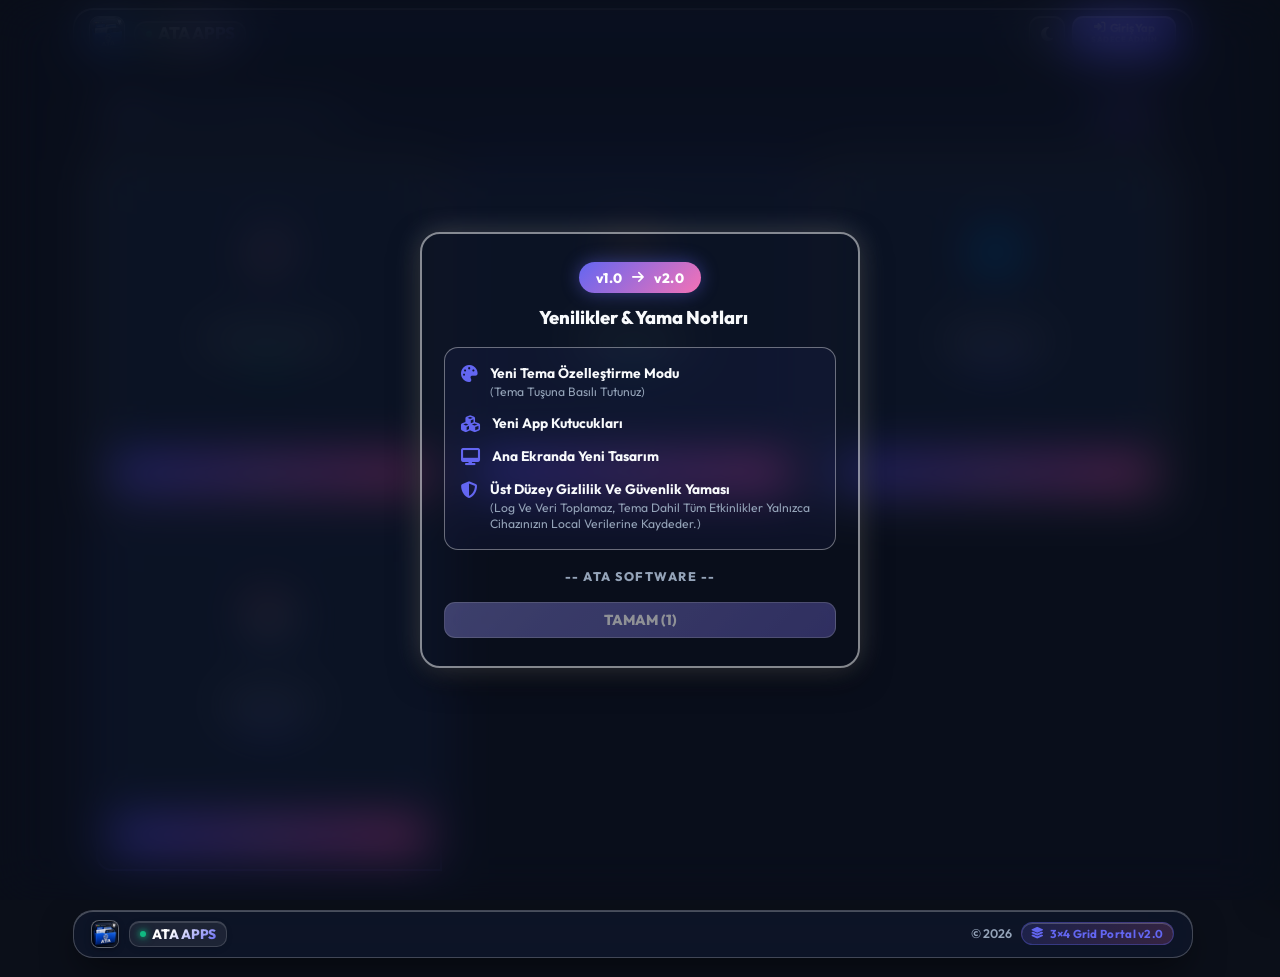
==== commit 1f38f855: "Add files via upload" ====
--- a/index.html
+++ b/index.html
@@ -7,34 +7,7 @@
         content="width=device-width, initial-scale=1.0, maximum-scale=1.0, minimum-scale=1.0, user-scalable=no, shrink-to-fit=no, viewport-fit=cover">
     <title>ATA APPS | Web Portal</title>
     <meta name="description" content="ATA Software Uygulama Portalı">
-
-    <!-- PWA & Mobil Uygulama Ayarları -->
-    <link rel="manifest" href="manifest.json">
-    <meta name="theme-color" content="#2563eb">
-    <meta name="mobile-web-app-capable" content="yes">
-    <meta name="apple-mobile-web-app-capable" content="yes">
-    <meta name="apple-mobile-web-app-status-bar-style" content="black-translucent">
-    <meta name="apple-mobile-web-app-title" content="ATA APPS">
-    <meta name="application-name" content="ATA APPS">
-
-    <!-- Mobil Cihaz İkonları (Ana Ekrana Ekleme Logosu) -->
-    <link rel="icon" type="image/png" sizes="192x192" href="logo.png">
-    <link rel="apple-touch-icon" sizes="180x180" href="logo.png">
-    <link rel="apple-touch-icon-precomposed" href="logo.png">
-    <meta name="msapplication-TileImage" content="logo.png">
-    <meta name="msapplication-TileColor" content="#2563eb">
-
-    <!-- Google Fonts -->
-    <link rel="preconnect" href="https://fonts.googleapis.com">
-    <link rel="preconnect" href="https://fonts.gstatic.com" crossorigin>
-    <link
-        href="https://fonts.googleapis.com/css2?family=Outfit:wght@400;500;600;700;800&family=Inter:wght@400;500;600&display=swap"
-        rel="stylesheet">
-
-    <!-- FontAwesome Icons -->
-    <link rel="stylesheet" href="https://cdnjs.cloudflare.com/ajax/libs/font-awesome/6.4.0/css/all.min.css">
-
-    <!-- Tema Erken Yükleme Scripti (Android & PWA Dondurma Önleyici) -->
+    <meta name="color-scheme" content="light dark">
     <script>
         (function () {
             try {
@@ -50,9 +23,54 @@
         })();
     </script>
 
+    <!-- PWA & Mobil Uygulama Ayarları -->
+    <link rel="manifest" href="manifest.json">
+    <meta name="theme-color" content="#2563eb">
+    <meta name="mobile-web-app-capable" content="yes">
+    <meta name="apple-mobile-web-app-capable" content="yes">
+    <meta name="apple-mobile-web-app-status-bar-style" content="black-translucent">
+    <meta name="apple-mobile-web-app-title" content="ATA APPS">
+    <meta name="application-name" content="ATA APPS">
+
+    <!-- Mobil Cihaz İkonları (Ana Ekrana Ekleme Logosu) -->
+    <link rel="icon" type="image/png" sizes="192x192" href="logo.png">
+    <link rel="apple-touch-icon" sizes="180x180" href="logo.png">
+    <link rel="apple-touch-icon-precomposed" href="logo.png">
+    <meta name="msapplication-TileImage" content="logo.png">
+    <meta name="msapplication-TileColor" content="#2563eb">
+
+    <!-- Google Fonts -->
+    <link rel="preconnect" href="https://fonts.googleapis.com">
+    <link rel="preconnect" href="https://fonts.gstatic.com" crossorigin>
+    <link
+        href="https://fonts.googleapis.com/css2?family=Outfit:wght@400;500;600;700;800&family=Inter:wght@400;500;600&display=swap"
+        rel="stylesheet">
+
+    <!-- FontAwesome Icons -->
+    <link rel="stylesheet" href="https://cdnjs.cloudflare.com/ajax/libs/font-awesome/6.4.0/css/all.min.css">
+
+    <!-- Tema Erken Yükleme Scripti (Android & PWA Dondurma Önleyici) -->
+    <script>
+        (function () {
+            try {
+                var savedTheme = localStorage.getItem("ata_theme") || "dark";
+                if (savedTheme === "light") {
+                    document.documentElement.classList.add("light-mode");
+                    document.documentElement.setAttribute("data-theme", "light");
+                    document.documentElement.style.colorScheme = "light";
+                } else {
+                    document.documentElement.classList.remove("light-mode");
+                    document.documentElement.setAttribute("data-theme", "dark");
+                    document.documentElement.style.colorScheme = "dark";
+                }
+            } catch (e) { }
+        })();
+    </script>
+
     <style>
         /* ===== KOYU MOD (VARSAYILAN - PARLAK BEYAZ HATLAR) ===== */
         :root {
+            color-scheme: dark;
             --bg-color: #0b0f19;
             --bg-secondary: #111827;
             --card-bg: #162032;
@@ -72,10 +90,10 @@
             --radius: 14px;
         }
 
-        /* Koyu Mod Parlak Beyaz Çizgiler */
+        /* Koyu Mod iPhone Glass Box Styling */
         header {
-            border-bottom: 2px solid rgba(255, 255, 255, 0.45) !important;
-            box-shadow: 0 4px 18px rgba(255, 255, 255, 0.1);
+            border: 1px solid rgba(255, 255, 255, 0.22) !important;
+            box-shadow: 0 16px 36px -6px rgba(0, 0, 0, 0.55), inset 0 1px 0 0 rgba(255, 255, 255, 0.25) !important;
         }
 
         .card {
@@ -106,18 +124,11 @@
             box-shadow: 0 0 22px rgba(99, 102, 241, 0.5), 0 8px 24px rgba(99, 102, 241, 0.35) !important;
         }
 
-        .search-wrap input {
-            border: 2px solid rgba(255, 255, 255, 0.38) !important;
-            box-shadow: 0 6px 20px rgba(0, 0, 0, 0.4);
-        }
-
-        .search-wrap input:focus {
-            border-color: #ffffff !important;
-            box-shadow: 0 0 18px rgba(255, 255, 255, 0.45), 0 8px 24px rgba(99, 102, 241, 0.3) !important;
-        }
+
 
         footer {
-            border-top: 2px solid rgba(255, 255, 255, 0.38) !important;
+            border: 1px solid rgba(255, 255, 255, 0.22) !important;
+            box-shadow: 0 14px 36px -6px rgba(0, 0, 0, 0.55), inset 0 1px 0 0 rgba(255, 255, 255, 0.25) !important;
         }
 
         .modal {
@@ -130,11 +141,12 @@
         }
 
         .theme-btn {
-            border: 1.5px solid rgba(255, 255, 255, 0.38) !important;
+            border: 1px solid rgba(255, 255, 255, 0.22) !important;
         }
 
         /* ===== AÇIK MOD (BEYAZ TEMA + DİNAMİK TEMA RENGİ + MAVİ/GRİ ÇERÇEVELER) ===== */
         .light-mode {
+            color-scheme: light !important;
             --bg-color: #f4f7fc;
             --bg-secondary: #e2e8f0;
             --card-bg: #ffffff;
@@ -152,8 +164,8 @@
         }
 
         .light-mode header {
-            border-bottom: 2px solid var(--primary, #2563eb) !important;
-            box-shadow: 0 4px 22px rgba(0, 0, 0, 0.08) !important;
+            border: 1px solid rgba(37, 99, 235, 0.22) !important;
+            box-shadow: 0 14px 32px -4px rgba(37, 99, 235, 0.12), 0 6px 16px -2px rgba(0, 0, 0, 0.05), inset 0 1px 0 0 rgba(255, 255, 255, 0.95) !important;
         }
 
         /* Açık Modda Hepsi Beyaz Arka Plan, Çerçeveler: 1. Tema Rengi, 2. Gri */
@@ -195,19 +207,11 @@
             box-shadow: 0 0 22px rgba(148, 163, 184, 0.4) !important;
         }
 
-        .light-mode .search-wrap input {
-            border: 2px solid var(--primary, #2563eb) !important;
-            background: #ffffff !important;
-            box-shadow: 0 6px 20px rgba(0, 0, 0, 0.06);
-        }
-
-        .light-mode .search-wrap input:focus {
-            border-color: var(--primary-dark, #1d4ed8) !important;
-            box-shadow: 0 0 18px rgba(0, 0, 0, 0.12) !important;
-        }
+
 
         .light-mode footer {
-            border-top: 2px solid var(--primary, #2563eb) !important;
+            border: 1px solid rgba(37, 99, 235, 0.22) !important;
+            box-shadow: 0 14px 32px -4px rgba(37, 99, 235, 0.12), 0 6px 16px -2px rgba(0, 0, 0, 0.05), inset 0 1px 0 0 rgba(255, 255, 255, 0.95) !important;
         }
 
         .light-mode .modal {
@@ -234,12 +238,37 @@
             -ms-text-size-adjust: 100%;
         }
 
+        html {
+            scrollbar-gutter: stable;
+        }
+
         html,
         body {
             touch-action: manipulation;
             overflow-x: hidden;
             width: 100%;
-            max-width: 100vw;
+            max-width: 100%;
+            forced-color-adjust: none;
+            -webkit-forced-color-adjust: none;
+        }
+
+        body.modal-open {
+            overflow: hidden !important;
+        }
+
+        /* Standalone PWA / Ana Ekran Modu & Mobil Güvenli Alan Düzeltmeleri */
+        @media all and (display-mode: standalone) {
+            header {
+                padding-top: max(calc(0.85rem + env(safe-area-inset-top, 0px)), 32px) !important;
+            }
+
+            .color-drawer {
+                padding-top: max(calc(1.4rem + env(safe-area-inset-top, 0px)), 36px) !important;
+            }
+
+            .viewer-bar {
+                padding-top: max(calc(0.6rem + env(safe-area-inset-top, 0px)), 30px) !important;
+            }
         }
 
         /* Mobil cihazlarda odaklanıldığında tarayıcının ekranı otomatik yakınlaştırmasını önle */
@@ -258,208 +287,514 @@
             min-height: 100vh;
             display: flex;
             flex-direction: column;
-            transition: background-color 0.3s, color 0.3s;
-        }
-
-        /* --- ÜST BAR (HEADER) --- */
+        }
+
+        /* ===== APPLERİN ALTINDA SİS & DUMAN EFEKTİ LAYER'I (HAFIF - BLUR YOK) ===== */
+        #smokeEffectLayer {
+            position: fixed;
+            inset: 0;
+            pointer-events: none;
+            z-index: 999;
+            overflow: hidden;
+            opacity: 0;
+            transition: opacity 0.25s ease;
+        }
+
+        #smokeEffectLayer.active {
+            opacity: 1;
+        }
+
+        /* Tek sis bulutu - blur yok, sadece radial gradient + opacity/scale animasyonu (CPU dostu) */
+        .smoke-cloud {
+            position: absolute;
+            border-radius: 50%;
+            will-change: transform, opacity;
+            pointer-events: none;
+            -webkit-backface-visibility: hidden;
+            backface-visibility: hidden;
+        }
+
+        /* Koyu -> Açık: Beyazımsı sis dalgası */
+        .smoke-light-1 {
+            width: 200vmax;
+            height: 200vmax;
+            background: radial-gradient(circle at center,
+                    rgba(255, 255, 255, 0.82) 0%,
+                    rgba(220, 230, 255, 0.55) 35%,
+                    rgba(180, 200, 255, 0.25) 60%,
+                    transparent 80%);
+            top: 50%;
+            left: 50%;
+            transform: translate3d(-50%, -50%, 0) scale3d(0.05, 0.05, 1);
+            animation: smokeWave 0.42s cubic-bezier(0.25, 1, 0.5, 1) forwards;
+        }
+
+        /* Açık -> Koyu: Koyu gece sisi dalgası */
+        .smoke-dark-1 {
+            width: 200vmax;
+            height: 200vmax;
+            background: radial-gradient(circle at center,
+                    rgba(8, 12, 22, 0.92) 0%,
+                    rgba(15, 20, 40, 0.65) 35%,
+                    rgba(40, 50, 90, 0.28) 60%,
+                    transparent 80%);
+            top: 50%;
+            left: 50%;
+            transform: translate3d(-50%, -50%, 0) scale3d(0.05, 0.05, 1);
+            animation: smokeWave 0.42s cubic-bezier(0.25, 1, 0.5, 1) forwards;
+        }
+
+        @keyframes smokeWave {
+            0% {
+                transform: translate3d(-50%, -50%, 0) scale3d(0.05, 0.05, 1);
+                opacity: 0;
+            }
+
+            20% {
+                opacity: 0.9;
+            }
+
+            100% {
+                transform: translate3d(-50%, -50%, 0) scale3d(1, 1, 1);
+                opacity: 0;
+            }
+        }
+
+        /* Tüm sayfa elementleri aynı anda geçiş yapsın (header dahil) */
+        /* Tema değişiminde yumuşak renk geçişi alan ana yüzey ve bileşenler (Performans Odaklı Kapsam) */
+        body,
+        header,
+        main,
+        footer,
+        .card,
+        .search-wrap,
+        .modal,
+        .apple-auth-card,
+        .color-drawer,
+        .logo-title-box,
+        .btn,
+        .theme-btn,
+        .search-icon-badge,
+        .search-tag-badge,
+        .auth-input,
+        .auth-logo-badge {
+            transition: background-color 0.22s cubic-bezier(0.4, 0, 0.2, 1),
+                color 0.22s cubic-bezier(0.4, 0, 0.2, 1),
+                border-color 0.22s cubic-bezier(0.4, 0, 0.2, 1),
+                box-shadow 0.22s cubic-bezier(0.4, 0, 0.2, 1);
+        }
+
+        .smoke-cloud,
+        #smokeEffectLayer {
+            transition: none !important;
+        }
+
+        @media (prefers-reduced-motion: reduce) {
+
+            body,
+            header,
+            main,
+            footer,
+            .card,
+            .search-wrap,
+            .modal,
+            .apple-auth-card,
+            .color-drawer,
+            .logo-title-box,
+            .btn,
+            .theme-btn {
+                transition: none !important;
+            }
+        }
+
+        /* --- ÜST BAR (HEADER - iPhone Floating Glass Box Container) --- */
         header {
-            background: var(--header-bg);
-            backdrop-filter: blur(16px);
-            -webkit-backdrop-filter: blur(16px);
-            border-bottom: 1px solid var(--border-color);
-            padding: 0.85rem 1.25rem;
+            background: rgba(15, 23, 42, 0.78) !important;
+            backdrop-filter: blur(28px) saturate(190%) !important;
+            -webkit-backdrop-filter: blur(28px) saturate(190%) !important;
+            border: 1px solid rgba(255, 255, 255, 0.2) !important;
+            box-shadow: 0 16px 36px -6px rgba(0, 0, 0, 0.6), inset 0 1px 0 0 rgba(255, 255, 255, 0.25) !important;
+            border-radius: 20px !important;
+            margin: 8px auto 0.75rem auto;
+            width: calc(100% - 24px);
+            max-width: 1120px;
+            padding: 0.42rem 0.95rem !important;
             display: flex;
             align-items: center;
             justify-content: space-between;
             position: sticky;
+            top: 8px;
+            z-index: 100;
+            transform: translateZ(0);
+            transition: background-color 0.3s ease, border-color 0.3s ease, box-shadow 0.3s ease;
+        }
+
+        .light-mode header {
+            background: rgba(255, 255, 255, 0.85) !important;
+            border: 1px solid rgba(37, 99, 235, 0.22) !important;
+            box-shadow: 0 14px 32px -4px rgba(37, 99, 235, 0.12), 0 6px 16px -2px rgba(0, 0, 0, 0.05), inset 0 1px 0 0 rgba(255, 255, 255, 0.95) !important;
+        }
+
+        /* Logo iPhone App Icon Box */
+        .logo {
+            display: flex;
+            align-items: center;
+            gap: 0.6rem;
+            user-select: none;
+            cursor: pointer;
+        }
+
+        .logo-icon-box {
+            position: relative;
+            display: flex;
+            align-items: center;
+            justify-content: center;
+            width: 36px;
+            height: 36px;
+            border-radius: 10px;
+            background: linear-gradient(145deg, rgba(255, 255, 255, 0.15), rgba(255, 255, 255, 0.05));
+            border: 1px solid rgba(255, 255, 255, 0.3);
+            box-shadow: 0 3px 10px rgba(0, 0, 0, 0.3), inset 0 1px 1px rgba(255, 255, 255, 0.4);
+            overflow: hidden;
+            flex-shrink: 0;
+            transition: transform 0.3s cubic-bezier(0.34, 1.56, 0.64, 1), box-shadow 0.3s ease, border-color 0.3s ease;
+        }
+
+        .light-mode .logo-icon-box {
+            border: 1px solid rgba(37, 99, 235, 0.25);
+            box-shadow: 0 3px 10px rgba(37, 99, 235, 0.15), inset 0 1px 1px rgba(255, 255, 255, 0.9);
+        }
+
+        .logo-icon-box::after {
+            content: '';
+            position: absolute;
             top: 0;
-            z-index: 100;
-        }
-
-        .logo {
-            display: flex;
-            align-items: center;
-            gap: 0.65rem;
-            user-select: none;
+            left: 0;
+            right: 0;
+            height: 45%;
+            background: linear-gradient(to bottom, rgba(255, 255, 255, 0.4), rgba(255, 255, 255, 0));
+            pointer-events: none;
+            border-radius: 10px 10px 0 0;
         }
 
         .logo-img {
-            width: 38px;
-            height: 38px;
+            width: 36px;
+            height: 36px;
             border-radius: 10px;
             object-fit: cover;
-            box-shadow: 0 0 16px rgba(59, 130, 246, 0.65), 0 0 32px rgba(99, 102, 241, 0.45);
-            animation: logoGlow 3s infinite alternate ease-in-out;
-            transition: transform 0.3s ease, box-shadow 0.3s ease, filter 0.3s ease;
-        }
-
-        .logo-img:hover {
-            transform: scale(1.08);
-            box-shadow: 0 0 24px rgba(59, 130, 246, 0.95), 0 0 45px rgba(147, 197, 253, 0.85);
-            filter: brightness(1.12);
-        }
-
-        @keyframes logoGlow {
-            0% {
-                box-shadow: 0 0 12px rgba(59, 130, 246, 0.5), 0 0 24px rgba(99, 102, 241, 0.3);
-                filter: drop-shadow(0 0 6px rgba(59, 130, 246, 0.5));
+            transition: transform 0.3s cubic-bezier(0.34, 1.56, 0.64, 1);
+        }
+
+        .logo:hover .logo-icon-box {
+            transform: scale(1.08) rotate(-2deg);
+            box-shadow: 0 6px 18px rgba(99, 102, 241, 0.55), inset 0 1px 2px rgba(255, 255, 255, 0.6);
+            border-color: rgba(255, 255, 255, 0.5);
+        }
+
+        /* ATA APPS iPhone Title Pill Box */
+        .logo-title-box {
+            display: flex;
+            align-items: center;
+            gap: 0.4rem;
+            padding: 0.22rem 0.65rem;
+            border-radius: 12px;
+            background: rgba(255, 255, 255, 0.07);
+            border: 1px solid rgba(255, 255, 255, 0.16);
+            box-shadow: inset 0 1px 0 rgba(255, 255, 255, 0.18), 0 2px 6px rgba(0, 0, 0, 0.15);
+            backdrop-filter: blur(10px);
+            -webkit-backdrop-filter: blur(10px);
+            transition: background 0.3s ease, border-color 0.3s ease, transform 0.3s ease, box-shadow 0.3s ease;
+        }
+
+        .light-mode .logo-title-box {
+            background: rgba(37, 99, 235, 0.06);
+            border: 1px solid rgba(37, 99, 235, 0.18);
+            box-shadow: inset 0 1px 0 rgba(255, 255, 255, 0.85), 0 2px 6px rgba(0, 0, 0, 0.04);
+        }
+
+        .logo:hover .logo-title-box {
+            background: rgba(255, 255, 255, 0.14);
+            border-color: rgba(255, 255, 255, 0.35);
+            transform: translateY(-1px);
+            box-shadow: inset 0 1px 0 rgba(255, 255, 255, 0.3), 0 4px 12px rgba(99, 102, 241, 0.25);
+        }
+
+        .light-mode .logo:hover .logo-title-box {
+            background: rgba(37, 99, 235, 0.1);
+            border-color: rgba(37, 99, 235, 0.35);
+        }
+
+        .logo-dot {
+            width: 6px;
+            height: 6px;
+            border-radius: 50%;
+            background: #10b981;
+            box-shadow: 0 0 6px #10b981, 0 0 10px rgba(16, 185, 129, 0.6);
+            animation: statusPulse 2s infinite ease-in-out;
+            flex-shrink: 0;
+        }
+
+        @keyframes statusPulse {
+
+            0%,
+            100% {
+                opacity: 1;
+                transform: scale(1);
             }
 
             50% {
-                box-shadow: 0 0 24px rgba(59, 130, 246, 0.9), 0 0 48px rgba(147, 197, 253, 0.75);
-                filter: drop-shadow(0 0 14px rgba(59, 130, 246, 0.85));
-            }
-
-            100% {
-                box-shadow: 0 0 12px rgba(59, 130, 246, 0.5), 0 0 24px rgba(99, 102, 241, 0.3);
-                filter: drop-shadow(0 0 6px rgba(59, 130, 246, 0.5));
-            }
-        }
-
-        .auth-logo-img {
-            width: 60px;
-            height: 60px;
-            border-radius: 16px;
-            object-fit: cover;
-            margin: 0 auto 1.1rem;
-            display: block;
-            box-shadow: 0 0 25px rgba(59, 130, 246, 0.75), 0 0 45px rgba(99, 102, 241, 0.5);
-            animation: logoGlow 3s infinite alternate ease-in-out;
+                opacity: 0.5;
+                transform: scale(0.85);
+            }
         }
 
         .logo h1 {
-            font-size: 1.2rem;
+            font-size: 1.05rem;
             font-weight: 800;
-            letter-spacing: -0.5px;
-            background: linear-gradient(90deg, var(--primary), var(--accent));
+            letter-spacing: -0.4px;
+            font-family: -apple-system, BlinkMacSystemFont, 'SF Pro Display', 'Outfit', sans-serif;
+            background: linear-gradient(135deg, #ffffff 30%, var(--primary, #6366f1) 100%);
             -webkit-background-clip: text;
             -webkit-text-fill-color: transparent;
             background-clip: text;
+            margin: 0;
+            white-space: nowrap;
+        }
+
+        .light-mode .logo h1 {
+            background: linear-gradient(135deg, #0f172a 30%, var(--primary, #2563eb) 100%);
+            -webkit-background-clip: text;
+            -webkit-text-fill-color: transparent;
+            background-clip: text;
         }
 
         .header-right {
             display: flex;
             align-items: center;
-            gap: 0.5rem;
-        }
-
-        /* Admin Rozeti */
+            gap: 0.45rem;
+        }
+
+        .logo-text-stack {
+            display: flex;
+            flex-direction: column;
+            align-items: flex-start;
+            justify-content: center;
+            line-height: 1;
+        }
+
+        /* Admin Rozeti (ATA APPS yazısının altına oturan Apple Style Pill) */
         .admin-badge {
             display: none;
-            background: linear-gradient(135deg, rgba(99, 102, 241, 0.2), rgba(244, 114, 182, 0.2));
-            color: var(--primary);
-            border: 1px solid rgba(99, 102, 241, 0.35);
-            font-size: 0.7rem;
-            padding: 0.25rem 0.65rem;
-            border-radius: 20px;
-            font-weight: 700;
+            background: linear-gradient(135deg, rgba(99, 102, 241, 0.25), rgba(244, 114, 182, 0.25));
+            color: var(--primary, #818cf8);
+            border: 1px solid rgba(99, 102, 241, 0.4);
+            box-shadow: inset 0 1px 0 rgba(255, 255, 255, 0.2);
+            font-size: 0.52rem;
+            padding: 0.08rem 0.4rem;
+            border-radius: 6px;
+            font-weight: 800;
             letter-spacing: 0.5px;
             align-items: center;
-            gap: 0.3rem;
-        }
-
-        /* Tema Değiştirme Butonu */
+            gap: 0.2rem;
+            margin-top: 0.15rem;
+            line-height: 1.2;
+        }
+
+        .light-mode .admin-badge {
+            background: rgba(37, 99, 235, 0.1);
+            color: var(--primary, #2563eb);
+            border: 1px solid rgba(37, 99, 235, 0.3);
+        }
+
+        /* Tema Değiştirme Butonu (iPhone Control Center Glass Box) */
         .theme-btn {
-            width: 38px;
-            height: 38px;
-            background: var(--card-bg);
-            border: 1px solid var(--border-color);
-            border-radius: 10px;
-            display: flex;
-            align-items: center;
-            justify-content: center;
+            width: 36px !important;
+            height: 36px !important;
+            min-width: 36px !important;
+            min-height: 36px !important;
+            max-width: 36px !important;
+            max-height: 36px !important;
+            flex-shrink: 0 !important;
+            box-sizing: border-box !important;
+            padding: 0 !important;
+            margin: 0 !important;
+            background: rgba(255, 255, 255, 0.08) !important;
+            border: 1px solid rgba(255, 255, 255, 0.2) !important;
+            border-radius: 11px !important;
+            display: inline-flex !important;
+            align-items: center !important;
+            justify-content: center !important;
             cursor: pointer;
-            font-size: 1rem;
-            color: var(--text-muted);
-            transition: all 0.2s ease;
-            box-sizing: border-box;
+            font-size: 0.95rem;
+            color: var(--text-main);
+            box-shadow: 0 3px 10px rgba(0, 0, 0, 0.2), inset 0 1px 0 rgba(255, 255, 255, 0.25) !important;
+            backdrop-filter: blur(12px);
+            -webkit-backdrop-filter: blur(12px);
+            transition: transform 0.2s cubic-bezier(0.34, 1.56, 0.64, 1), background-color 0.2s ease, border-color 0.2s ease, box-shadow 0.2s ease, color 0.2s ease;
             -webkit-touch-callout: none;
             -webkit-user-select: none;
             user-select: none;
         }
 
+        .light-mode .theme-btn {
+            background: rgba(0, 0, 0, 0.05) !important;
+            border: 1px solid rgba(0, 0, 0, 0.12) !important;
+            box-shadow: 0 3px 10px rgba(0, 0, 0, 0.05), inset 0 1px 0 rgba(255, 255, 255, 0.85) !important;
+        }
+
+        .theme-btn i {
+            width: 1rem !important;
+            height: 1rem !important;
+            font-size: 1rem !important;
+            line-height: 1 !important;
+            display: inline-flex !important;
+            align-items: center !important;
+            justify-content: center !important;
+            text-align: center !important;
+            flex-shrink: 0 !important;
+            margin: 0 !important;
+            padding: 0 !important;
+            transition: transform 0.3s ease;
+        }
+
         .theme-btn:hover {
-            background: var(--card-hover);
-            color: var(--primary);
-        }
-
-        /* Butonlar (Yükseklik: 38px) */
+            background: rgba(255, 255, 255, 0.18) !important;
+            border-color: rgba(255, 255, 255, 0.4) !important;
+            transform: translateY(-1px) scale(1.06);
+            box-shadow: 0 5px 14px rgba(99, 102, 241, 0.35), inset 0 1px 0 rgba(255, 255, 255, 0.45) !important;
+            color: #fbbf24;
+        }
+
+        .theme-btn:hover i {
+            transform: rotate(15deg) scale(1.1);
+        }
+
+        .light-mode .theme-btn:hover {
+            background: rgba(37, 99, 235, 0.1) !important;
+            border-color: rgba(37, 99, 235, 0.3) !important;
+            color: var(--primary, #2563eb);
+        }
+
+        .theme-btn:active {
+            transform: scale(0.92) !important;
+        }
+
+        /* Genel Butonlar */
         .btn {
-            background: var(--card-bg);
+            background: rgba(255, 255, 255, 0.08);
             color: var(--text-main);
-            border: 1px solid var(--border-color);
-            height: 38px;
-            padding: 0 0.9rem;
-            border-radius: 10px;
+            border: 1px solid rgba(255, 255, 255, 0.16);
+            height: 36px;
+            padding: 0 0.8rem;
+            border-radius: 11px;
             font-weight: 600;
-            font-size: 0.82rem;
+            font-size: 0.8rem;
             cursor: pointer;
             display: inline-flex;
             align-items: center;
             justify-content: center;
             gap: 0.4rem;
-            transition: all 0.2s ease;
+            transition: all 0.2s cubic-bezier(0.34, 1.56, 0.64, 1);
             box-sizing: border-box;
+            backdrop-filter: blur(10px);
+            -webkit-backdrop-filter: blur(10px);
         }
 
         .btn:hover {
-            background: var(--card-hover);
-            border-color: var(--primary);
+            background: rgba(255, 255, 255, 0.16);
+            border-color: rgba(255, 255, 255, 0.3);
+            transform: translateY(-1px);
+        }
+
+        .btn:active {
+            transform: scale(0.95);
         }
 
         .btn-add {
-            display: none;
-            background: rgba(16, 185, 129, 0.15);
-            color: var(--accent-green);
-            border-color: rgba(16, 185, 129, 0.3);
+            display: none !important;
+            width: 36px !important;
+            height: 36px !important;
+            min-width: 36px !important;
+            min-height: 36px !important;
+            max-width: 36px !important;
+            max-height: 36px !important;
+            padding: 0 !important;
+            margin: 0 !important;
+            background: rgba(16, 185, 129, 0.18) !important;
+            color: #34d399 !important;
+            border: 1px solid rgba(16, 185, 129, 0.35) !important;
+            box-shadow: 0 3px 10px rgba(16, 185, 129, 0.2), inset 0 1px 0 rgba(255, 255, 255, 0.2) !important;
+            border-radius: 11px !important;
+            align-items: center;
+            justify-content: center;
+            font-size: 0.9rem;
+            cursor: pointer;
+            transition: transform 0.2s cubic-bezier(0.34, 1.56, 0.64, 1), background-color 0.2s ease !important;
         }
 
         .btn-add:hover {
-            background: rgba(16, 185, 129, 0.25);
-        }
-
+            background: rgba(16, 185, 129, 0.32) !important;
+            transform: translateY(-1px) scale(1.05) !important;
+        }
+
+        /* Giriş Yap Butonu (iPhone Action Capsule Box - Giriş Yap + SADECE ADMİN) */
         .btn-login {
-            height: 38px;
-            background: linear-gradient(135deg, var(--primary-dark, var(--primary)), var(--primary-darker, var(--accent)));
-            border: none;
-            color: var(--primary-text, #ffffff);
-            box-shadow: 0 3px 12px rgba(0, 0, 0, 0.25);
-            padding: 0 0.85rem;
-            display: inline-flex;
+            height: 36px !important;
+            background: linear-gradient(135deg, var(--primary, #6366f1), var(--primary-dark, #4f46e5)) !important;
+            border: 1px solid rgba(255, 255, 255, 0.3) !important;
+            border-radius: 11px !important;
+            color: #ffffff !important;
+            box-shadow: 0 4px 16px rgba(99, 102, 241, 0.4), inset 0 1px 0 rgba(255, 255, 255, 0.4) !important;
+            padding: 0 0.75rem !important;
+            display: inline-flex !important;
+            align-items: center !important;
+            justify-content: center !important;
+            cursor: pointer;
+            font-family: -apple-system, BlinkMacSystemFont, 'SF Pro Display', 'Inter', sans-serif;
+            transition: transform 0.2s cubic-bezier(0.34, 1.56, 0.64, 1), box-shadow 0.2s ease, filter 0.2s ease !important;
+            outline: none;
+        }
+
+        .btn-login:hover {
+            transform: translateY(-1px) scale(1.03) !important;
+            box-shadow: 0 6px 20px rgba(99, 102, 241, 0.55), inset 0 1px 0 rgba(255, 255, 255, 0.55) !important;
+            filter: brightness(1.08);
+        }
+
+        .btn-login:active {
+            transform: scale(0.95) !important;
+        }
+
+        .login-btn-inner {
+            display: flex;
+            flex-direction: column;
             align-items: center;
             justify-content: center;
-        }
-
-        .btn-login:hover {
-            opacity: 0.92;
-            transform: translateY(-1px);
-        }
-
-        .login-btn-inner {
-            display: flex;
-            flex-direction: column;
-            align-items: center;
-            justify-content: center;
-            line-height: 1.08;
-            gap: 0.05rem;
+            line-height: 1;
+            gap: 0.08rem;
         }
 
         .login-title {
-            font-size: 0.76rem;
+            font-size: 0.72rem;
             font-weight: 700;
             display: flex;
             align-items: center;
-            gap: 0.3rem;
-        }
-
-        /* Giriş Yap Kutusunun İçindeki Kırmızı Yanıp Sönen SADECE ADMİN Yazısı */
+            gap: 0.25rem;
+            letter-spacing: -0.2px;
+        }
+
+        /* Giriş Yap Kutusunun İçindeki SADECE ADMİN Yazısı */
         .only-admin-text {
-            font-size: 0.5rem;
+            font-size: 0.48rem;
             font-weight: 800;
             color: #ffffff;
             letter-spacing: 0.5px;
             text-transform: uppercase;
-            animation: adminBlink 1.2s infinite ease-in-out;
+            background: rgba(0, 0, 0, 0.25);
+            padding: 0.5px 5px;
+            border-radius: 10px;
+            border: 1px solid rgba(255, 255, 255, 0.2);
+            animation: adminBlink 1.4s infinite ease-in-out;
             user-select: none;
             white-space: nowrap;
         }
@@ -474,21 +809,45 @@
             }
 
             50% {
-                opacity: 0.35;
+                opacity: 0.4;
                 color: #fca5a5;
                 text-shadow: none;
             }
         }
 
+        /* Çıkış Yap Butonu (Kırmızı, Sadece İkonlu Apple Danger Kutusu) */
         .btn-logout {
-            background: rgba(239, 68, 68, 0.1);
-            color: #f87171;
-            border: 1px solid rgba(239, 68, 68, 0.25);
+            height: 36px !important;
+            width: 36px !important;
+            min-width: 36px !important;
+            min-height: 36px !important;
+            max-width: 36px !important;
+            max-height: 36px !important;
+            padding: 0 !important;
+            margin: 0 !important;
+            background: rgba(239, 68, 68, 0.18) !important;
+            color: #f87171 !important;
+            border: 1px solid rgba(239, 68, 68, 0.35) !important;
+            border-radius: 11px !important;
+            box-shadow: 0 3px 10px rgba(239, 68, 68, 0.2), inset 0 1px 0 rgba(255, 255, 255, 0.2) !important;
             display: none;
+            align-items: center;
+            justify-content: center;
+            cursor: pointer;
+            font-size: 0.95rem;
+            transition: transform 0.2s cubic-bezier(0.34, 1.56, 0.64, 1), background-color 0.2s ease, box-shadow 0.2s ease, color 0.2s ease !important;
+            outline: none;
         }
 
         .btn-logout:hover {
-            background: rgba(239, 68, 68, 0.2);
+            background: rgba(239, 68, 68, 0.32) !important;
+            color: #ffffff !important;
+            transform: translateY(-1px) scale(1.06) !important;
+            box-shadow: 0 6px 20px rgba(239, 68, 68, 0.45) !important;
+        }
+
+        .btn-logout:active {
+            transform: scale(0.93) !important;
         }
 
         /* --- ANA İÇERİK --- */
@@ -500,71 +859,144 @@
             padding: 1.25rem 0.85rem;
         }
 
-        /* Arama Kutusu (Ultra Modern & Şekilli Capsule) */
+        /* ===== ARAMA KUTUSU (APPLE FLOATING GLASS SPOTLIGHT BAR) ===== */
         .search-wrap {
             margin-bottom: 1.5rem;
             position: relative;
             display: flex;
             align-items: center;
-            border-radius: 50px;
-            transition: transform 0.25s ease, box-shadow 0.25s ease, border-color 0.25s ease;
+            border-radius: 20px !important;
+            background: rgba(15, 23, 42, 0.78) !important;
+            backdrop-filter: blur(28px) saturate(190%) !important;
+            -webkit-backdrop-filter: blur(28px) saturate(190%) !important;
+            border: 1px solid rgba(255, 255, 255, 0.22) !important;
+            box-shadow: 0 14px 36px -6px rgba(0, 0, 0, 0.55), inset 0 1px 0 0 rgba(255, 255, 255, 0.25) !important;
+            transition: transform 0.3s cubic-bezier(0.34, 1.56, 0.64, 1), box-shadow 0.3s ease, border-color 0.3s ease, background-color 0.3s ease !important;
         }
 
         .search-wrap:hover {
             transform: translateY(-2px);
+            border-color: rgba(255, 255, 255, 0.38) !important;
+            box-shadow: 0 18px 42px -6px rgba(0, 0, 0, 0.65), inset 0 1px 0 0 rgba(255, 255, 255, 0.35), 0 0 22px rgba(99, 102, 241, 0.25) !important;
+        }
+
+        .search-wrap:focus-within {
+            border-color: rgba(255, 255, 255, 0.5) !important;
+            box-shadow: 0 18px 42px -6px rgba(0, 0, 0, 0.65), inset 0 1px 0 0 rgba(255, 255, 255, 0.45), 0 0 24px rgba(99, 102, 241, 0.4) !important;
+        }
+
+        .light-mode .search-wrap {
+            background: rgba(255, 255, 255, 0.85) !important;
+            border: 1px solid rgba(37, 99, 235, 0.22) !important;
+            box-shadow: 0 14px 32px -4px rgba(37, 99, 235, 0.12), 0 6px 16px -2px rgba(0, 0, 0, 0.05), inset 0 1px 0 0 rgba(255, 255, 255, 0.95) !important;
+        }
+
+        .light-mode .search-wrap:hover,
+        .light-mode .search-wrap:focus-within {
+            border-color: rgba(37, 99, 235, 0.45) !important;
+            box-shadow: 0 18px 36px -4px rgba(37, 99, 235, 0.22), inset 0 1px 0 0 rgba(255, 255, 255, 0.95), 0 0 20px rgba(37, 99, 235, 0.15) !important;
         }
 
         .search-icon-badge {
             position: absolute;
-            left: 0.45rem;
-            width: 38px;
-            height: 38px;
-            border-radius: 50%;
-            background: linear-gradient(135deg, var(--primary), var(--accent));
-            color: #ffffff;
+            left: 0.55rem;
+            width: 34px;
+            height: 34px;
+            border-radius: 10px;
+            background: linear-gradient(145deg, rgba(255, 255, 255, 0.15), rgba(255, 255, 255, 0.05));
+            border: 1px solid rgba(255, 255, 255, 0.25);
+            box-shadow: 0 3px 10px rgba(0, 0, 0, 0.25), inset 0 1px 1px rgba(255, 255, 255, 0.3);
+            color: var(--primary, #6366f1);
             display: flex;
             align-items: center;
             justify-content: center;
             font-size: 0.95rem;
-            box-shadow: 0 0 14px rgba(99, 102, 241, 0.45);
             pointer-events: none;
-            transition: transform 0.25s ease, box-shadow 0.25s ease;
+            transition: transform 0.25s ease, border-color 0.25s ease, box-shadow 0.25s ease;
             z-index: 2;
         }
 
+        .light-mode .search-icon-badge {
+            background: rgba(37, 99, 235, 0.08);
+            border: 1px solid rgba(37, 99, 235, 0.22);
+            box-shadow: 0 3px 10px rgba(37, 99, 235, 0.12), inset 0 1px 1px rgba(255, 255, 255, 0.9);
+            color: var(--primary, #2563eb);
+        }
+
         .search-wrap:focus-within .search-icon-badge {
-            transform: scale(1.08) rotate(-6deg);
-            box-shadow: 0 0 20px rgba(99, 102, 241, 0.7);
+            transform: scale(1.06) rotate(-4deg);
+            border-color: rgba(255, 255, 255, 0.45);
+            box-shadow: 0 4px 14px rgba(99, 102, 241, 0.45), inset 0 1px 1px rgba(255, 255, 255, 0.5);
         }
 
         .search-tag-badge {
             position: absolute;
             right: 0.65rem;
-            background: rgba(99, 102, 241, 0.15);
-            color: var(--primary);
+            background: linear-gradient(135deg, rgba(99, 102, 241, 0.18), rgba(244, 114, 182, 0.18));
+            color: var(--primary, #818cf8);
             font-size: 0.72rem;
             font-weight: 700;
-            padding: 0.3rem 0.7rem;
-            border-radius: 20px;
-            display: flex;
-            align-items: center;
-            gap: 0.3rem;
+            padding: 0.25rem 0.65rem;
+            border-radius: 12px;
+            display: flex;
+            align-items: center;
+            gap: 0.35rem;
             pointer-events: none;
-            border: 1px solid rgba(99, 102, 241, 0.25);
+            border: 1px solid rgba(99, 102, 241, 0.35);
+            box-shadow: inset 0 1px 0 rgba(255, 255, 255, 0.2);
             letter-spacing: 0.5px;
             z-index: 2;
         }
 
+        .light-mode .search-tag-badge {
+            background: rgba(37, 99, 235, 0.08);
+            color: var(--primary, #2563eb);
+            border: 1px solid rgba(37, 99, 235, 0.25);
+            box-shadow: inset 0 1px 0 rgba(255, 255, 255, 0.85);
+        }
+
+        .search-clear-btn {
+            position: absolute;
+            right: 4.8rem;
+            width: 22px;
+            height: 22px;
+            border-radius: 50%;
+            background: rgba(255, 255, 255, 0.15);
+            border: 1px solid rgba(255, 255, 255, 0.2);
+            color: var(--text-muted);
+            display: none;
+            align-items: center;
+            justify-content: center;
+            font-size: 0.75rem;
+            cursor: pointer;
+            z-index: 3;
+            transition: all 0.2s ease;
+        }
+
+        .search-clear-btn:hover {
+            background: rgba(239, 68, 68, 0.25);
+            color: #ef4444;
+            border-color: rgba(239, 68, 68, 0.4);
+            transform: scale(1.1);
+        }
+
+        .light-mode .search-clear-btn {
+            background: rgba(0, 0, 0, 0.08);
+            border: 1px solid rgba(0, 0, 0, 0.12);
+        }
+
         .search-wrap input {
             width: 100%;
-            padding: 0.8rem 4.6rem 0.8rem 3.4rem;
-            background: var(--card-bg);
-            border-radius: 50px !important;
+            padding: 0.78rem 6.4rem 0.78rem 3.4rem !important;
+            background: transparent !important;
+            border: none !important;
+            box-shadow: none !important;
+            border-radius: 20px !important;
             color: var(--text-main);
             font-size: 0.92rem;
             font-weight: 500;
+            font-family: -apple-system, BlinkMacSystemFont, 'SF Pro Display', 'Outfit', sans-serif;
             outline: none;
-            transition: border-color 0.25s ease, box-shadow 0.25s ease;
         }
 
         .search-wrap input::placeholder {
@@ -789,117 +1221,386 @@
         }
 
         /* --- MODAL PENCERELER --- */
+        /* ===== PREMİUM APPLE MODAL & GLASSMORPHISM OVERLAY ===== */
         .modal-bg {
             position: fixed;
-            top: 0;
-            left: 0;
-            right: 0;
-            bottom: 0;
+            inset: 0;
             width: 100%;
             height: 100%;
-            background: rgba(0, 0, 0, 0.75);
-            backdrop-filter: blur(8px);
-            -webkit-backdrop-filter: blur(8px);
-            z-index: 500;
-            display: none;
+            background: rgba(11, 15, 25, 0.72);
+            backdrop-filter: blur(24px) saturate(180%);
+            -webkit-backdrop-filter: blur(24px) saturate(180%);
+            z-index: 2000;
+            display: flex;
             align-items: center;
             justify-content: center;
             padding: 1rem;
+            opacity: 0;
+            visibility: hidden;
+            pointer-events: none;
+            transition: opacity 0.3s cubic-bezier(0.16, 1, 0.3, 1), visibility 0.3s cubic-bezier(0.16, 1, 0.3, 1);
+        }
+
+        .light-mode .modal-bg {
+            background: rgba(244, 247, 252, 0.72);
         }
 
         .modal-bg.active {
-            display: flex;
-        }
-
-        .modal {
-            background: var(--modal-bg);
-            border: 1px solid var(--border-color);
-            border-radius: 20px;
+            opacity: 1;
+            visibility: visible;
+            pointer-events: auto;
+        }
+
+        .apple-auth-card {
+            background: var(--modal-bg, #162032);
+            border: 1px solid rgba(255, 255, 255, 0.18) !important;
+            border-radius: 24px !important;
             width: 100%;
-            max-width: 400px;
-            padding: 1.75rem 1.5rem;
-            box-shadow: var(--shadow);
-            animation: popIn 0.25s ease;
+            max-width: 440px;
+            padding: 2.2rem 1.8rem;
+            box-shadow: 0 24px 48px -12px rgba(0, 0, 0, 0.65), inset 0 1px 0 0 rgba(255, 255, 255, 0.25) !important;
             position: relative;
-        }
-
-        @keyframes popIn {
-            from {
-                opacity: 0;
-                transform: translateY(18px) scale(0.97);
-            }
-
-            to {
-                opacity: 1;
-                transform: translateY(0) scale(1);
-            }
-        }
-
-        .modal-close {
+            transform: translateY(12px) scale(0.97);
+            transition: transform 0.3s cubic-bezier(0.16, 1, 0.3, 1), background-color 0.3s ease, border-color 0.3s ease, box-shadow 0.3s ease;
+            max-height: 90vh;
+            overflow-y: auto;
+            -webkit-overflow-scrolling: touch;
+        }
+
+        .light-mode .apple-auth-card {
+            background: rgba(255, 255, 255, 0.95);
+            border: 1px solid rgba(37, 99, 235, 0.18) !important;
+            box-shadow: 0 24px 48px -12px rgba(37, 99, 235, 0.18), inset 0 1px 0 0 rgba(255, 255, 255, 0.95) !important;
+        }
+
+        .modal-bg.active .apple-auth-card {
+            transform: translateY(0) scale(1);
+        }
+
+        @media (prefers-reduced-motion: reduce) {
+
+            .modal-bg,
+            .apple-auth-card {
+                transition: opacity 0.1s linear !important;
+                transform: none !important;
+            }
+        }
+
+        .apple-auth-card .modal-close {
             position: absolute;
-            top: 1rem;
-            right: 1rem;
-            width: 30px;
-            height: 30px;
-            background: var(--card-hover);
+            top: 1.1rem;
+            right: 1.1rem;
+            width: 32px;
+            height: 32px;
+            border-radius: 50%;
+            background: rgba(255, 255, 255, 0.08);
+            border: 1px solid rgba(255, 255, 255, 0.15);
+            color: var(--text-muted);
+            font-size: 0.9rem;
+            cursor: pointer;
+            display: flex;
+            align-items: center;
+            justify-content: center;
+            transition: all 0.2s cubic-bezier(0.34, 1.56, 0.64, 1);
+            outline: none;
+            z-index: 5;
+        }
+
+        .light-mode .apple-auth-card .modal-close {
+            background: rgba(0, 0, 0, 0.05);
+            border: 1px solid rgba(0, 0, 0, 0.12);
+        }
+
+        .apple-auth-card .modal-close:hover {
+            background: rgba(255, 255, 255, 0.2);
+            color: var(--text-main);
+            transform: scale(1.08);
+        }
+
+        .light-mode .apple-auth-card .modal-close:hover {
+            background: rgba(37, 99, 235, 0.1);
+            color: var(--primary, #2563eb);
+        }
+
+        .apple-auth-card .modal-close:focus-visible {
+            box-shadow: 0 0 0 3px var(--primary, #6366f1);
+        }
+
+        .auth-brand-area {
+            text-align: center;
+            margin-bottom: 1.6rem;
+        }
+
+        .auth-logo-badge {
+            width: 54px;
+            height: 54px;
+            margin: 0 auto 1rem;
+            border-radius: 14px;
+            background: linear-gradient(145deg, rgba(255, 255, 255, 0.15), rgba(255, 255, 255, 0.05));
+            border: 1.5px solid rgba(255, 255, 255, 0.3);
+            box-shadow: 0 6px 18px rgba(0, 0, 0, 0.3), inset 0 1px 1px rgba(255, 255, 255, 0.4);
+            display: flex;
+            align-items: center;
+            justify-content: center;
+            overflow: hidden;
+        }
+
+        .light-mode .auth-logo-badge {
+            border: 1.5px solid rgba(37, 99, 235, 0.25);
+            box-shadow: 0 6px 18px rgba(37, 99, 235, 0.15), inset 0 1px 1px rgba(255, 255, 255, 0.9);
+        }
+
+        .auth-logo-img {
+            width: 100%;
+            height: 100%;
+            object-fit: cover;
+        }
+
+        .auth-brand-area h2 {
+            font-size: 1.35rem;
+            font-weight: 800;
+            letter-spacing: -0.4px;
+            color: var(--text-main);
+            margin-bottom: 0.35rem;
+            font-family: -apple-system, BlinkMacSystemFont, 'SF Pro Display', 'Outfit', sans-serif;
+        }
+
+        .auth-brand-area p {
+            font-size: 0.84rem;
+            color: var(--text-muted);
+            line-height: 1.4;
+            font-weight: 500;
+        }
+
+        .auth-form-group {
+            margin-bottom: 1.1rem;
+            text-align: left;
+        }
+
+        .auth-form-group label {
+            display: block;
+            font-size: 0.78rem;
+            font-weight: 700;
+            margin-bottom: 0.4rem;
+            color: var(--text-main);
+            letter-spacing: 0.2px;
+        }
+
+        .auth-input-wrapper {
+            position: relative;
+            display: flex;
+            align-items: center;
+        }
+
+        .auth-input-icon {
+            position: absolute;
+            left: 0.95rem;
+            color: var(--text-muted);
+            font-size: 0.95rem;
+            pointer-events: none;
+            z-index: 2;
+            transition: color 0.2s ease;
+        }
+
+        .auth-input {
+            width: 100%;
+            height: 50px;
+            padding: 0 2.6rem 0 2.6rem;
+            background: var(--input-bg, rgba(0, 0, 0, 0.45));
+            border: 1.5px solid rgba(255, 255, 255, 0.16);
+            border-radius: 14px;
+            color: var(--text-main);
+            font-size: 0.95rem;
+            font-weight: 500;
+            font-family: -apple-system, BlinkMacSystemFont, 'Inter', sans-serif;
+            outline: none;
+            transition: border-color 0.2s ease, box-shadow 0.2s ease, background-color 0.2s ease;
+            box-sizing: border-box;
+        }
+
+        .light-mode .auth-input {
+            background: rgba(37, 99, 235, 0.04);
+            border: 1.5px solid rgba(0, 0, 0, 0.12);
+        }
+
+        .auth-input:hover {
+            border-color: rgba(255, 255, 255, 0.32);
+        }
+
+        .light-mode .auth-input:hover {
+            border-color: rgba(37, 99, 235, 0.35);
+        }
+
+        .auth-input:focus {
+            border-color: var(--primary, #6366f1) !important;
+            box-shadow: 0 0 0 3.5px rgba(99, 102, 241, 0.25) !important;
+            background: rgba(0, 0, 0, 0.25);
+        }
+
+        .light-mode .auth-input:focus {
+            background: #ffffff;
+            box-shadow: 0 0 0 3.5px rgba(37, 99, 235, 0.2) !important;
+        }
+
+        .auth-input-wrapper:focus-within .auth-input-icon {
+            color: var(--primary, #6366f1);
+        }
+
+        .auth-input.has-error {
+            border-color: #ef4444 !important;
+            box-shadow: 0 0 0 3px rgba(239, 68, 68, 0.2) !important;
+        }
+
+        .field-err-msg {
+            font-size: 0.76rem;
+            color: #f87171;
+            font-weight: 600;
+            margin-top: 0.35rem;
+            display: none;
+            text-align: left;
+        }
+
+        .auth-password-toggle {
+            position: absolute;
+            right: 0.75rem;
+            width: 32px;
+            height: 32px;
+            border-radius: 8px;
+            background: transparent;
             border: none;
-            border-radius: 8px;
             color: var(--text-muted);
-            font-size: 1rem;
+            font-size: 0.95rem;
             cursor: pointer;
             display: flex;
             align-items: center;
             justify-content: center;
-            transition: all 0.2s;
-        }
-
-        .modal-close:hover {
+            transition: color 0.2s ease, background 0.2s ease;
+            outline: none;
+            z-index: 3;
+        }
+
+        .auth-password-toggle:hover {
             color: var(--text-main);
-        }
-
-        /* Auth Modal İkon ve Başlık */
-        .auth-icon {
-            width: 58px;
-            height: 58px;
-            background: linear-gradient(135deg, var(--primary), var(--accent));
-            border-radius: 16px;
+            background: rgba(255, 255, 255, 0.1);
+        }
+
+        .auth-password-toggle:focus-visible {
+            box-shadow: 0 0 0 2px var(--primary);
+        }
+
+        .auth-options-row {
+            display: flex;
+            align-items: center;
+            justify-content: space-between;
+            margin-bottom: 1.3rem;
+            font-size: 0.8rem;
+        }
+
+        .auth-checkbox-label {
+            display: inline-flex;
+            align-items: center;
+            gap: 0.45rem;
+            color: var(--text-muted);
+            font-weight: 500;
+            cursor: pointer;
+            user-select: none;
+        }
+
+        .auth-checkbox {
+            position: absolute;
+            opacity: 0;
+            width: 0;
+            height: 0;
+        }
+
+        .auth-checkbox-custom {
+            width: 17px;
+            height: 17px;
+            border-radius: 5px;
+            border: 1.5px solid rgba(255, 255, 255, 0.3);
+            background: rgba(0, 0, 0, 0.3);
             display: flex;
             align-items: center;
             justify-content: center;
-            font-size: 1.5rem;
-            color: #fff;
-            margin: 0 auto 1.1rem;
-            box-shadow: 0 6px 22px rgba(99, 102, 241, 0.4);
-        }
-
-        .auth-head {
-            text-align: center;
-            margin-bottom: 1.5rem;
-        }
-
-        .auth-head h2 {
-            font-size: 1.3rem;
-            font-weight: 800;
-            color: var(--text-main);
-            margin-bottom: 0.25rem;
-        }
-
-        .auth-head p {
-            font-size: 0.82rem;
-            color: var(--text-muted);
-        }
-
-        .auth-err {
-            background: rgba(239, 68, 68, 0.1);
-            border: 1px solid rgba(239, 68, 68, 0.25);
-            color: #f87171;
-            border-radius: 8px;
-            padding: 0.6rem 0.85rem;
-            font-size: 0.82rem;
+            transition: all 0.2s ease;
+            flex-shrink: 0;
+        }
+
+        .light-mode .auth-checkbox-custom {
+            border-color: rgba(0, 0, 0, 0.2);
+            background: #ffffff;
+        }
+
+        .auth-checkbox:checked+.auth-checkbox-custom {
+            background: var(--primary, #6366f1);
+            border-color: var(--primary, #6366f1);
+        }
+
+        .auth-checkbox:checked+.auth-checkbox-custom::after {
+            content: '';
+            width: 4px;
+            height: 8px;
+            border: solid white;
+            border-width: 0 2px 2px 0;
+            transform: rotate(45deg) translate(-0.5px, -0.5px);
+        }
+
+        .auth-checkbox:focus-visible+.auth-checkbox-custom {
+            box-shadow: 0 0 0 3px rgba(99, 102, 241, 0.35);
+        }
+
+        .auth-forgot-link {
+            color: var(--primary, #818cf8);
             font-weight: 600;
-            margin-bottom: 0.85rem;
-            display: none;
-            text-align: center;
+            text-decoration: none;
+            transition: color 0.2s ease, opacity 0.2s ease;
+        }
+
+        .auth-forgot-link:hover {
+            text-decoration: underline;
+            opacity: 0.88;
+        }
+
+        .btn-login-submit {
+            width: 100%;
+            height: 50px;
+            border-radius: 14px;
+            background: linear-gradient(135deg, var(--primary, #6366f1), var(--primary-dark, #4f46e5));
+            border: 1px solid rgba(255, 255, 255, 0.3);
+            color: #ffffff;
+            font-size: 0.95rem;
+            font-weight: 700;
+            cursor: pointer;
+            display: flex;
+            align-items: center;
+            justify-content: center;
+            gap: 0.5rem;
+            box-shadow: 0 8px 24px rgba(99, 102, 241, 0.4), inset 0 1px 0 rgba(255, 255, 255, 0.4);
+            transition: transform 0.2s cubic-bezier(0.34, 1.56, 0.64, 1), box-shadow 0.2s ease, filter 0.2s ease;
+            outline: none;
+        }
+
+        .btn-login-submit:hover:not(:disabled) {
+            transform: translateY(-1px) scale(1.02);
+            box-shadow: 0 12px 30px rgba(99, 102, 241, 0.55), inset 0 1px 0 rgba(255, 255, 255, 0.55);
+            filter: brightness(1.06);
+        }
+
+        .btn-login-submit:active:not(:disabled) {
+            transform: scale(0.97);
+        }
+
+        .btn-login-submit:disabled {
+            opacity: 0.65;
+            cursor: not-allowed;
+            transform: none !important;
+            box-shadow: none !important;
+        }
+
+        .spinner-svg {
+            width: 22px;
+            height: 22px;
+            animation: spin 0.75s linear infinite;
         }
 
         .lockout-box {
@@ -1019,12 +1720,137 @@
             word-break: break-all;
         }
 
+        /* --- APPLE FLOATING GLASS FOOTER BOX --- */
         footer {
-            text-align: center;
-            padding: 1rem;
-            font-size: 0.75rem;
+            width: calc(100% - 24px);
+            max-width: 1120px;
+            margin: 1.2rem auto max(calc(1.2rem + env(safe-area-inset-bottom, 0px)), 1.2rem) auto;
+            padding: 0.55rem 1.1rem !important;
+            background: rgba(15, 23, 42, 0.78) !important;
+            backdrop-filter: blur(28px) saturate(190%) !important;
+            -webkit-backdrop-filter: blur(28px) saturate(190%) !important;
+            border-radius: 20px !important;
+            display: flex;
+            align-items: center;
+            justify-content: space-between;
+            gap: 0.75rem;
+            box-sizing: border-box;
             color: var(--text-muted);
-            border-top: 1px solid var(--border-color);
+            font-size: 0.78rem;
+            user-select: none;
+            transition: transform 0.3s cubic-bezier(0.34, 1.56, 0.64, 1), box-shadow 0.3s ease, border-color 0.3s ease, background-color 0.3s ease !important;
+        }
+
+        footer:hover {
+            transform: translateY(-2px);
+            border-color: rgba(255, 255, 255, 0.38) !important;
+            box-shadow: 0 18px 42px -6px rgba(0, 0, 0, 0.65), inset 0 1px 0 0 rgba(255, 255, 255, 0.35), 0 0 22px rgba(99, 102, 241, 0.25) !important;
+        }
+
+        .light-mode footer {
+            background: rgba(255, 255, 255, 0.85) !important;
+        }
+
+        .light-mode footer:hover {
+            border-color: rgba(37, 99, 235, 0.4) !important;
+            box-shadow: 0 18px 36px -4px rgba(37, 99, 235, 0.2), inset 0 1px 0 0 rgba(255, 255, 255, 0.95) !important;
+        }
+
+        .footer-left {
+            display: flex;
+            align-items: center;
+            gap: 0.6rem;
+        }
+
+        .footer-logo-icon {
+            width: 28px;
+            height: 28px;
+            border-radius: 8px;
+            background: linear-gradient(145deg, rgba(255, 255, 255, 0.15), rgba(255, 255, 255, 0.05));
+            border: 1px solid rgba(255, 255, 255, 0.25);
+            box-shadow: 0 2px 6px rgba(0, 0, 0, 0.25), inset 0 1px 1px rgba(255, 255, 255, 0.3);
+            display: flex;
+            align-items: center;
+            justify-content: center;
+            overflow: hidden;
+            flex-shrink: 0;
+        }
+
+        .light-mode .footer-logo-icon {
+            border: 1px solid rgba(37, 99, 235, 0.2);
+            box-shadow: 0 2px 6px rgba(37, 99, 235, 0.15), inset 0 1px 1px rgba(255, 255, 255, 0.9);
+        }
+
+        .footer-logo-icon img {
+            width: 100%;
+            height: 100%;
+            object-fit: cover;
+        }
+
+        .footer-title-pill {
+            display: flex;
+            align-items: center;
+            gap: 0.4rem;
+            padding: 0.18rem 0.65rem;
+            border-radius: 10px;
+            background: rgba(255, 255, 255, 0.07);
+            border: 1px solid rgba(255, 255, 255, 0.15);
+            box-shadow: inset 0 1px 0 rgba(255, 255, 255, 0.15), 0 2px 6px rgba(0, 0, 0, 0.1);
+        }
+
+        .light-mode .footer-title-pill {
+            background: rgba(37, 99, 235, 0.06);
+            border: 1px solid rgba(37, 99, 235, 0.18);
+            box-shadow: inset 0 1px 0 rgba(255, 255, 255, 0.85), 0 2px 6px rgba(0, 0, 0, 0.03);
+        }
+
+        .footer-title-text {
+            font-size: 0.85rem;
+            font-weight: 800;
+            letter-spacing: -0.3px;
+            font-family: -apple-system, BlinkMacSystemFont, 'SF Pro Display', 'Outfit', sans-serif;
+            background: linear-gradient(135deg, #ffffff 30%, var(--primary, #6366f1) 100%);
+            -webkit-background-clip: text;
+            -webkit-text-fill-color: transparent;
+            background-clip: text;
+        }
+
+        .light-mode .footer-title-text {
+            background: linear-gradient(135deg, #0f172a 30%, var(--primary, #2563eb) 100%);
+            -webkit-background-clip: text;
+            -webkit-text-fill-color: transparent;
+            background-clip: text;
+        }
+
+        .footer-right {
+            display: flex;
+            align-items: center;
+            gap: 0.55rem;
+            font-size: 0.78rem;
+            color: var(--text-muted);
+            font-weight: 600;
+        }
+
+        .footer-version-badge {
+            background: linear-gradient(135deg, rgba(99, 102, 241, 0.18), rgba(244, 114, 182, 0.18));
+            color: var(--primary, #818cf8);
+            border: 1px solid rgba(99, 102, 241, 0.35);
+            box-shadow: inset 0 1px 0 rgba(255, 255, 255, 0.2);
+            padding: 0.2rem 0.6rem;
+            border-radius: 12px;
+            font-size: 0.72rem;
+            font-weight: 700;
+            letter-spacing: 0.3px;
+            display: inline-flex;
+            align-items: center;
+            gap: 0.35rem;
+        }
+
+        .light-mode .footer-version-badge {
+            background: rgba(37, 99, 235, 0.08);
+            color: var(--primary, #2563eb);
+            border: 1px solid rgba(37, 99, 235, 0.25);
+            box-shadow: inset 0 1px 0 rgba(255, 255, 255, 0.85);
         }
 
         /* Mobil Uyumluluk (Max 3 Kolon, Kare ve Sıkıştırılmış İçerik) */
@@ -1084,22 +1910,36 @@
                 border-radius: 5px;
             }
 
+            .search-wrap {
+                border-radius: 16px !important;
+            }
+
             .search-wrap input {
-                padding: 0.65rem 3.8rem 0.65rem 2.8rem;
+                padding: 0.65rem 5.6rem 0.65rem 2.8rem !important;
                 font-size: 0.8rem;
+                border-radius: 16px !important;
             }
 
             .search-icon-badge {
-                width: 30px;
-                height: 30px;
-                font-size: 0.78rem;
-                left: 0.35rem;
+                width: 28px;
+                height: 28px;
+                font-size: 0.8rem;
+                left: 0.4rem;
+                border-radius: 8px;
             }
 
             .search-tag-badge {
                 font-size: 0.6rem;
                 padding: 0.2rem 0.45rem;
                 right: 0.45rem;
+                border-radius: 9px;
+            }
+
+            .search-clear-btn {
+                right: 4.2rem;
+                width: 19px;
+                height: 19px;
+                font-size: 0.65rem;
             }
 
             .btn-del {
@@ -1107,6 +1947,36 @@
                 height: 22px;
                 font-size: 0.65rem;
                 border-radius: 5px;
+            }
+
+            footer {
+                padding: 0.45rem 0.75rem !important;
+                border-radius: 14px !important;
+                font-size: 0.7rem;
+            }
+
+            .footer-logo-icon {
+                width: 22px;
+                height: 22px;
+                border-radius: 6px;
+            }
+
+            .footer-title-pill {
+                padding: 0.15rem 0.45rem;
+            }
+
+            .footer-title-text {
+                font-size: 0.75rem;
+            }
+
+            .footer-right {
+                font-size: 0.68rem;
+                gap: 0.35rem;
+            }
+
+            .footer-version-badge {
+                font-size: 0.62rem;
+                padding: 0.15rem 0.4rem;
             }
         }
 
@@ -1407,26 +2277,42 @@
 </head>
 
 <body>
-
-    <!-- HEADER -->
+    <!-- APPLERİN ALTINDA CANLI SİS & DUMAN ANİMASYON LAYER'I -->
+    <div id="smokeEffectLayer"></div>
+
+    <!-- HEADER (iPhone Dynamic Island / Floating Glass Box Container) -->
     <header>
-        <div class="logo">
-            <img src="logo.png" alt="ATA APPS Logo" class="logo-img" />
-            <h1>ATA APPS</h1>
+        <div class="logo" title="ATA APPS">
+            <div class="logo-icon-box">
+                <img src="logo.png" alt="ATA APPS Logo" class="logo-img" />
+            </div>
+            <div class="logo-title-box">
+                <span class="logo-dot"></span>
+                <div class="logo-text-stack">
+                    <h1>ATA APPS</h1>
+                    <span class="admin-badge" id="adminBadge"><i class="fa-solid fa-shield-halved"></i> ADMİN</span>
+                </div>
+            </div>
         </div>
 
         <div class="header-right">
-            <span class="admin-badge" id="adminBadge"><i class="fa-solid fa-shield-halved"></i> ADMİN</span>
-            <button class="btn btn-add" id="addSiteBtn"><i class="fa-solid fa-plus"></i> Ekle</button>
+            <button class="btn btn-add" id="addSiteBtn" title="Yeni Site Ekle" style="display: none !important;"><i
+                    class="fa-solid fa-plus"></i></button>
             <button class="theme-btn" id="themeBtn" title="Tema Değiştir"><i class="fa-solid fa-moon"></i></button>
+
+            <!-- Giriş Yapılmamışsa Görünen Giriş Butonu -->
             <button class="btn btn-login" id="loginBtn" onclick="openAuthModal()">
                 <div class="login-btn-inner">
                     <span class="login-title"><i class="fa-solid fa-right-to-bracket"></i> Giriş Yap</span>
                     <span class="only-admin-text">SADECE ADMİN</span>
                 </div>
             </button>
-            <button class="btn btn-logout" id="logoutBtn" onclick="adminLogout()" title="Çıkış Yap"><i
-                    class="fa-solid fa-right-from-bracket"></i></button>
+
+            <!-- Giriş Yapılınca Görünen Çıkış Butonu (Yazısız, Sadece Kırmızı İkon) -->
+            <button class="btn btn-logout" id="logoutBtn" onclick="adminLogout()" title="Çıkış Yap"
+                aria-label="Çıkış Yap">
+                <i class="fa-solid fa-right-from-bracket"></i>
+            </button>
         </div>
     </header>
 
@@ -1437,6 +2323,9 @@
                 <i class="fa-solid fa-magnifying-glass"></i>
             </div>
             <input type="text" id="searchInput" placeholder="Sitede veya repoda hızlıca ara..." autocomplete="off">
+            <button class="search-clear-btn" id="searchClearBtn" onclick="clearSearchInput()" title="Temizle">
+                <i class="fa-solid fa-xmark"></i>
+            </button>
             <div class="search-tag-badge">
                 <i class="fa-solid fa-bolt"></i> <span>ARA</span>
             </div>
@@ -1447,7 +2336,21 @@
         <div class="pagination" id="paginationContainer" style="display:none;"></div>
     </main>
 
-    <footer>ATA APPS © 2026 — 3×4 Grid Portal v2.0</footer>
+    <footer>
+        <div class="footer-left">
+            <div class="footer-logo-icon">
+                <img src="logo.png" alt="ATA APPS Logo" />
+            </div>
+            <div class="footer-title-pill">
+                <span class="logo-dot"></span>
+                <span class="footer-title-text">ATA APPS</span>
+            </div>
+        </div>
+        <div class="footer-right">
+            <span>© 2026</span>
+            <span class="footer-version-badge"><i class="fa-solid fa-layer-group"></i> 3×4 Grid Portal v2.0</span>
+        </div>
+    </footer>
 
     <!-- IFRAME VIEWER -->
     <div class="viewer" id="viewer">
@@ -1470,41 +2373,88 @@
         </div>
     </div>
 
-    <!-- MODAL 1: ADMİN GİRİŞİ -->
-    <div class="modal-bg" id="authModal">
-        <div class="modal">
-            <button class="modal-close" onclick="closeAuthModal()"><i class="fa-solid fa-xmark"></i></button>
-
-            <img src="logo.png" alt="ATA APPS Logo" class="auth-logo-img" />
-            <div class="auth-head">
-                <h2>Admin Girişi</h2>
-                <p>Yönetici paneline erişmek için giriş yapın</p>
+    <!-- MODAL 1: PREMİUM APPLE ADMİN GİRİŞİ -->
+    <div class="modal-bg" id="authModal" role="dialog" aria-modal="true" aria-labelledby="authModalTitle"
+        aria-describedby="authModalSub" onclick="handleAuthModalBackdropClick(event)">
+        <div class="modal apple-auth-card" onclick="event.stopPropagation()">
+            <button class="modal-close" id="closeAuthModalBtn" type="button" onclick="closeAuthModal()"
+                aria-label="Giriş penceresini kapat">
+                <i class="fa-solid fa-xmark"></i>
+            </button>
+
+            <!-- Üst Logo & Başlık Alanı -->
+            <div class="auth-brand-area">
+                <div class="auth-logo-badge">
+                    <img src="logo.png" alt="ATA APPS Logo" class="auth-logo-img" />
+                </div>
+                <h2 id="authModalTitle">Tekrar Hoş Geldiniz</h2>
+                <p id="authModalSub">Hesabınıza devam etmek için bilgilerinizi girin.</p>
             </div>
 
             <!-- Kilit Sayacı -->
-            <div class="lockout-box" id="lockoutBox">
-                <div class="lockout-emoji">🔒</div>
+            <div class="lockout-box" id="lockoutBox" aria-live="polite">
+                <div class="lockout-emoji"><i class="fa-solid fa-lock"></i></div>
                 <div class="lockout-msg">Çok fazla yanlış deneme! Lütfen bekleyin.</div>
                 <div class="lockout-count" id="lockoutCount">10:00</div>
             </div>
 
-            <!-- Hata Mesajı -->
-            <div class="auth-err" id="authErr"></div>
-
-            <form id="authForm">
-                <div class="form-group">
-                    <label>Kullanıcı Adı</label>
-                    <input type="text" id="usernameInput" class="form-control" placeholder="Kullanıcı adını girin"
-                        autocomplete="username" required>
+            <!-- Genel Hata Mesajı -->
+            <div class="auth-err" id="authErr" role="alert" aria-live="assertive"></div>
+
+            <form id="authForm" novalidate>
+                <!-- Kullanıcı Adı Alanı -->
+                <div class="auth-form-group">
+                    <label for="usernameInput">Kullanıcı adı</label>
+                    <div class="auth-input-wrapper">
+                        <span class="auth-input-icon" aria-hidden="true">
+                            <i class="fa-regular fa-user"></i>
+                        </span>
+                        <input type="text" id="usernameInput" class="auth-input" placeholder="Kullanıcı adınızı girin"
+                            autocomplete="username" required aria-required="true" aria-describedby="usernameErr">
+                    </div>
+                    <div class="field-err-msg" id="usernameErr" role="alert"></div>
                 </div>
-                <div class="form-group">
-                    <label>Şifre</label>
-                    <input type="password" id="passwordInput" class="form-control" placeholder="Şifreyi girin"
-                        autocomplete="current-password" required>
+
+                <!-- Şifre Alanı -->
+                <div class="auth-form-group">
+                    <label for="passwordInput">Şifre</label>
+                    <div class="auth-input-wrapper">
+                        <span class="auth-input-icon" aria-hidden="true">
+                            <i class="fa-regular fa-lock"></i>
+                        </span>
+                        <input type="password" id="passwordInput" class="auth-input" placeholder="Şifrenizi girin"
+                            autocomplete="current-password" required aria-required="true"
+                            aria-describedby="passwordErr">
+                        <button type="button" class="auth-password-toggle" id="togglePasswordBtn"
+                            onclick="togglePasswordVisibility()" aria-label="Şifreyi göster">
+                            <i class="fa-regular fa-eye" id="togglePasswordIcon"></i>
+                        </button>
+                    </div>
+                    <div class="field-err-msg" id="passwordErr" role="alert"></div>
                 </div>
-                <button type="submit" id="loginSubmit" class="btn btn-login"
-                    style="width:100%; padding:0.7rem; font-size:0.9rem; border-radius:10px; margin-top:0.25rem; justify-content:center;">
-                    <i class="fa-solid fa-right-to-bracket"></i> Giriş Yap
+
+                <!-- Beni Hatırla & Şifremi Unuttum Satırı -->
+                <div class="auth-options-row">
+                    <label class="auth-checkbox-label" for="rememberMeCheck">
+                        <input type="checkbox" id="rememberMeCheck" class="auth-checkbox">
+                        <span class="auth-checkbox-custom"></span>
+                        <span>Beni hatırla</span>
+                    </label>
+                    <a href="javascript:void(0)" class="auth-forgot-link" onclick="handleForgotPassword()">Şifremi
+                        unuttum</a>
+                </div>
+
+                <!-- Ana Giriş Düğmesi -->
+                <button type="submit" id="loginSubmit" class="btn btn-login-submit">
+                    <span class="btn-text"><i class="fa-solid fa-right-to-bracket"></i> Giriş Yap</span>
+                    <span class="btn-spinner" id="loginSpinner" style="display:none;" aria-hidden="true">
+                        <svg class="spinner-svg" viewBox="0 0 24 24" fill="none" xmlns="http://www.w3.org/2000/svg">
+                            <circle class="spinner-track" cx="12" cy="12" r="10" stroke="currentColor" stroke-width="3"
+                                opacity="0.25"></circle>
+                            <path class="spinner-path" d="M12 2a10 10 0 0110 10" stroke="currentColor" stroke-width="3"
+                                stroke-linecap="round"></path>
+                        </svg>
+                    </span>
                 </button>
             </form>
         </div>
@@ -1715,12 +2665,16 @@
                 htmlEl.classList.add("light-mode");
                 if (bodyEl) bodyEl.classList.add("light-mode");
                 htmlEl.setAttribute("data-theme", "light");
+                htmlEl.style.colorScheme = "light";
+                if (bodyEl) bodyEl.style.colorScheme = "light";
                 if (themeBtn) themeBtn.innerHTML = '<i class="fa-solid fa-sun"></i>';
                 if (metaTheme) metaTheme.setAttribute("content", "#f4f7fc");
             } else {
                 htmlEl.classList.remove("light-mode");
                 if (bodyEl) bodyEl.classList.remove("light-mode");
                 htmlEl.setAttribute("data-theme", "dark");
+                htmlEl.style.colorScheme = "dark";
+                if (bodyEl) bodyEl.style.colorScheme = "dark";
                 if (themeBtn) themeBtn.innerHTML = '<i class="fa-solid fa-moon"></i>';
                 if (metaTheme) metaTheme.setAttribute("content", "#0b0f19");
             }
@@ -1735,22 +2689,92 @@
             }
         }
 
+        /* ===== TEMA GEÇİŞ SES EFEKTİ (WEB AUDIO API) ===== */
+        let themeAudioCtx = null;
+        function playThemeToggleSound() {
+            try {
+                if (!themeAudioCtx) {
+                    themeAudioCtx = new (window.AudioContext || window.webkitAudioContext)();
+                }
+                if (themeAudioCtx.state === "suspended") {
+                    themeAudioCtx.resume();
+                }
+                const osc = themeAudioCtx.createOscillator();
+                const gain = themeAudioCtx.createGain();
+                const now = themeAudioCtx.currentTime;
+
+                osc.type = "sine";
+                if (currentTheme === "light") {
+                    // Koyu -> Açık geçişi (Aydınlık tatlı yükselen ton)
+                    osc.frequency.setValueAtTime(750, now);
+                    osc.frequency.exponentialRampToValueAtTime(1300, now + 0.045);
+                } else {
+                    // Açık -> Koyu geçişi (Karanlık tok ton)
+                    osc.frequency.setValueAtTime(1100, now);
+                    osc.frequency.exponentialRampToValueAtTime(550, now + 0.045);
+                }
+
+                gain.gain.setValueAtTime(0.18, now);
+                gain.gain.exponentialRampToValueAtTime(0.001, now + 0.045);
+
+                osc.connect(gain);
+                gain.connect(themeAudioCtx.destination);
+
+                osc.start(now);
+                osc.stop(now + 0.045);
+            } catch (e) { }
+        }
+
+        /* ===== APPLERİN ALTINDAN YAYILAN SİS & DUMAN ANİMASYONU (PERFORMANS OPTİMİZE) ===== */
+        let isThemeChanging = false;
+
+        function triggerSmokeEffect(nextTheme) {
+            const layer = document.getElementById("smokeEffectLayer");
+            if (layer) {
+                layer.classList.remove("active");
+                layer.textContent = "";
+
+                // Sis bulutu oluştur
+                const c1 = document.createElement("div");
+                c1.className = `smoke-cloud ${nextTheme === 'light' ? 'smoke-light-1' : 'smoke-dark-1'}`;
+                layer.appendChild(c1);
+                layer.classList.add("active");
+            }
+
+            // Forced Synchronous Layout'u önlemek için temayı bir sonraki animasyon karesinde uygula
+            requestAnimationFrame(() => {
+                applyTheme(nextTheme);
+
+                if (layer) {
+                    setTimeout(() => {
+                        layer.classList.remove("active");
+                        layer.textContent = "";
+                        isThemeChanging = false;
+                    }, 400);
+                } else {
+                    isThemeChanging = false;
+                }
+            });
+        }
+
         function toggleTheme(e) {
-            if (e) {
-                e.preventDefault();
-            }
+            if (e && e.preventDefault) {
+                try { e.preventDefault(); } catch (err) { }
+            }
+            if (isThemeChanging) return;
             const now = Date.now();
-            // Android / Touch çift tetiklemeyi önle (300ms debounce)
-            if (now - lastThemeToggle < 300) return;
+            if (now - lastThemeToggle < 400) return;
             lastThemeToggle = now;
+            isThemeChanging = true;
 
             const nextTheme = (currentTheme === "light") ? "dark" : "light";
-            applyTheme(nextTheme);
+
+            playThemeToggleSound();
+            triggerSmokeEffect(nextTheme);
         }
 
         /* ===== RENK SKALASI ZEKASI & UZUN BASMA (LONG-PRESS > 1s) ===== */
         let themeHoldTimer = null;
-        let isLongPress = false;
 
         function openColorPickerPanel() {
             document.getElementById("colorDrawer").classList.add("active");
@@ -1842,31 +2866,57 @@
             const themeBtn = document.getElementById("themeBtn");
             if (!themeBtn) return;
 
-            // Mobil cihazlarda basılı tutunca sağ tık/bağlam menüsünü engelle
+            let pressTimer = null;
+            let isLongPress = false;
+            let startX = 0, startY = 0;
+
             themeBtn.addEventListener("contextmenu", (e) => {
                 e.preventDefault();
                 return false;
             });
 
-            let pressTimer = null;
-            let isLongPressTriggered = false;
-            let touchStarted = false;
-
             const startPress = (e) => {
-                // Çift mousedown/touchstart tetiklemeyi önle
-                if (e.type === "mousedown" && touchStarted) return;
-                if (e.type === "touchstart") touchStarted = true;
-
-                isLongPressTriggered = false;
+                if (e.button && e.button !== 0) return;
+                isLongPress = false;
+
+                if (e.touches && e.touches[0]) {
+                    startX = e.touches[0].clientX;
+                    startY = e.touches[0].clientY;
+                } else if (e.clientX !== undefined) {
+                    startX = e.clientX;
+                    startY = e.clientY;
+                }
+
                 if (pressTimer) clearTimeout(pressTimer);
-
                 pressTimer = setTimeout(() => {
-                    isLongPressTriggered = true;
+                    isLongPress = true;
                     if (navigator.vibrate) {
                         try { navigator.vibrate(60); } catch (err) { }
                     }
                     openColorPickerPanel();
-                }, 600); // 600ms ideal basılı tutma süresi
+                }, 500);
+            };
+
+            const cancelPress = () => {
+                if (pressTimer) {
+                    clearTimeout(pressTimer);
+                    pressTimer = null;
+                }
+            };
+
+            const movePress = (e) => {
+                if (!pressTimer) return;
+                let curX = startX, curY = startY;
+                if (e.touches && e.touches[0]) {
+                    curX = e.touches[0].clientX;
+                    curY = e.touches[0].clientY;
+                } else if (e.clientX !== undefined) {
+                    curX = e.clientX;
+                    curY = e.clientY;
+                }
+                if (Math.abs(curX - startX) > 12 || Math.abs(curY - startY) > 12) {
+                    cancelPress();
+                }
             };
 
             const endPress = (e) => {
@@ -1875,35 +2925,34 @@
                     pressTimer = null;
                 }
 
-                if (isLongPressTriggered) {
+                if (isLongPress) {
                     if (e) {
                         e.preventDefault();
                         e.stopPropagation();
                     }
-                } else {
-                    // Kısa basma -> Tema Değiştir (Açık / Koyu)
-                    toggleTheme(e);
+                    return;
                 }
 
-                setTimeout(() => { touchStarted = false; }, 300);
+                if (e && e.cancelable && (e.type === "touchend" || e.type === "pointerup")) {
+                    e.preventDefault();
+                }
+                toggleTheme(e);
             };
 
-            const cancelPress = () => {
-                if (pressTimer) {
-                    clearTimeout(pressTimer);
-                    pressTimer = null;
-                }
-                setTimeout(() => { touchStarted = false; }, 300);
-            };
-
-            // Pointer, Mouse ve Touch Etkinlikleri
-            themeBtn.addEventListener("mousedown", startPress);
-            themeBtn.addEventListener("mouseup", endPress);
-            themeBtn.addEventListener("mouseleave", cancelPress);
-
-            themeBtn.addEventListener("touchstart", startPress, { passive: false });
-            themeBtn.addEventListener("touchend", endPress, { passive: false });
-            themeBtn.addEventListener("touchcancel", cancelPress);
+            if (window.PointerEvent) {
+                themeBtn.addEventListener("pointerdown", startPress);
+                themeBtn.addEventListener("pointerup", endPress);
+                themeBtn.addEventListener("pointercancel", cancelPress);
+                themeBtn.addEventListener("pointermove", movePress);
+            } else {
+                themeBtn.addEventListener("touchstart", startPress, { passive: false });
+                themeBtn.addEventListener("touchend", endPress, { passive: false });
+                themeBtn.addEventListener("touchcancel", cancelPress);
+                themeBtn.addEventListener("touchmove", movePress, { passive: true });
+                themeBtn.addEventListener("mousedown", startPress);
+                themeBtn.addEventListener("mouseup", endPress);
+                themeBtn.addEventListener("mouseleave", cancelPress);
+            }
         }
 
         /* ===== KİLİT SİSTEMİ ===== */
@@ -1955,55 +3004,240 @@
         }
 
         /* ===== AUTH MODAL ===== */
+        /* ===== PREMİUM APPLE AUTH MODAL & ACCESSIBILITY ===== */
+        let lastActiveElement = null;
+
         function openAuthModal() {
-            document.getElementById("authModal").classList.add("active");
-            document.getElementById("authErr").style.display = "none";
+            lastActiveElement = document.activeElement;
+            const modal = document.getElementById("authModal");
+            const err = document.getElementById("authErr");
+            const userErr = document.getElementById("usernameErr");
+            const passErr = document.getElementById("passwordErr");
+
+            if (err) err.style.display = "none";
+            if (userErr) userErr.style.display = "none";
+            if (passErr) passErr.style.display = "none";
+            document.getElementById("usernameInput").classList.remove("has-error");
+            document.getElementById("passwordInput").classList.remove("has-error");
+
+            modal.classList.add("active");
+            document.body.classList.add("modal-open");
 
             if (isLocked()) {
                 startCountdown();
             } else {
                 document.getElementById("lockoutBox").style.display = "none";
                 document.getElementById("authForm").style.display = "block";
-                setTimeout(() => document.getElementById("usernameInput").focus(), 80);
+                setTimeout(() => {
+                    const userInput = document.getElementById("usernameInput");
+                    if (userInput) userInput.focus();
+                }, 100);
             }
         }
 
         function closeAuthModal() {
-            document.getElementById("authModal").classList.remove("active");
-        }
-
-        document.getElementById("authForm").addEventListener("submit", (e) => {
+            const modal = document.getElementById("authModal");
+            modal.classList.remove("active");
+            document.body.classList.remove("modal-open");
+            document.body.style.overflow = "";
+
+            if (lastActiveElement && typeof lastActiveElement.focus === "function") {
+                setTimeout(() => lastActiveElement.focus(), 50);
+            }
+        }
+
+        function handleAuthModalBackdropClick(e) {
+            if (e.target === document.getElementById("authModal")) {
+                closeAuthModal();
+            }
+        }
+
+        /* Keyboard Trap & Escape Key Listener */
+        document.addEventListener("keydown", (e) => {
+            const modal = document.getElementById("authModal");
+            if (!modal || !modal.classList.contains("active")) return;
+
+            if (e.key === "Escape" || e.key === "Esc") {
+                closeAuthModal();
+                return;
+            }
+
+            if (e.key === "Tab") {
+                const focusables = modal.querySelectorAll('button, [href], input, select, textarea, [tabindex]:not([tabindex="-1"])');
+                const visibleFocusables = Array.from(focusables).filter(el => el.offsetWidth > 0 || el.offsetHeight > 0 || el === document.activeElement);
+
+                if (!visibleFocusables.length) return;
+
+                const firstEl = visibleFocusables[0];
+                const lastEl = visibleFocusables[visibleFocusables.length - 1];
+
+                if (e.shiftKey) {
+                    if (document.activeElement === firstEl) {
+                        lastEl.focus();
+                        e.preventDefault();
+                    }
+                } else {
+                    if (document.activeElement === lastEl) {
+                        firstEl.focus();
+                        e.preventDefault();
+                    }
+                }
+            }
+        });
+
+        /* Password Visibility Toggle */
+        function togglePasswordVisibility() {
+            const passInput = document.getElementById("passwordInput");
+            const toggleIcon = document.getElementById("togglePasswordIcon");
+            const toggleBtn = document.getElementById("togglePasswordBtn");
+
+            if (!passInput || !toggleIcon || !toggleBtn) return;
+
+            if (passInput.type === "password") {
+                passInput.type = "text";
+                toggleIcon.className = "fa-regular fa-eye-slash";
+                toggleBtn.setAttribute("aria-label", "Şifreyi gizle");
+            } else {
+                passInput.type = "password";
+                toggleIcon.className = "fa-regular fa-eye";
+                toggleBtn.setAttribute("aria-label", "Şifreyi göster");
+            }
+        }
+
+        /* Forgot Password Handler */
+        function handleForgotPassword() {
+            alert("Şifrenizi unuttuysanız lütfen sistem yöneticisi ile iletişime geçin.");
+        }
+
+        /* Dynamic Field Error Cleared on User Input */
+        document.getElementById("usernameInput").addEventListener("input", () => {
+            const input = document.getElementById("usernameInput");
+            const err = document.getElementById("usernameErr");
+            input.classList.remove("has-error");
+            if (err) err.style.display = "none";
+        });
+
+        document.getElementById("passwordInput").addEventListener("input", () => {
+            const input = document.getElementById("passwordInput");
+            const err = document.getElementById("passwordErr");
+            input.classList.remove("has-error");
+            if (err) err.style.display = "none";
+        });
+
+        /* ===== API / AUTHENTICATION ENTEGRASYON BÖLGESİ (CONFIG & SUBMIT) ===== */
+        /* TODO: Projeye harici bir giriş API'si veya Backend auth servisi entegre edileceği zaman 
+           aşağıdaki AUTH_CONFIG objesine endpoint URL ve ek başlıkları tanımlayabilirsiniz.
+        */
+        const AUTH_CONFIG = {
+            useBackendAPI: false, // Backend API aktif edilince true yapın
+            apiEndpoint: "/api/v1/auth/login", // backend login endpoint URL
+            timeoutMs: 8000
+        };
+
+        document.getElementById("authForm").addEventListener("submit", async (e) => {
             e.preventDefault();
             if (isLocked()) {
                 startCountdown();
                 return;
             }
 
-            const user = document.getElementById("usernameInput").value.trim();
-            const pass = document.getElementById("passwordInput").value.trim();
-            const err = document.getElementById("authErr");
-
-            if (user === ADMIN_USER && pass === ADMIN_PASS) {
-                isAdmin = true;
-                localStorage.setItem("ata_admin", "true");
-                clearLock();
-                err.style.display = "none";
-                closeAuthModal();
-                updateAdminUI();
-                renderApps();
-                document.getElementById("authForm").reset();
-            } else {
-                const locked = recordFail();
-                err.style.display = "block";
-                if (locked) {
-                    err.textContent = "Hesap kilitlendi! 10 dakika bekleyin.";
-                    startCountdown();
+            const usernameInput = document.getElementById("usernameInput");
+            const passwordInput = document.getElementById("passwordInput");
+            const userErr = document.getElementById("usernameErr");
+            const passErr = document.getElementById("passwordErr");
+            const generalErr = document.getElementById("authErr");
+            const submitBtn = document.getElementById("loginSubmit");
+            const spinner = document.getElementById("loginSpinner");
+
+            const user = usernameInput.value.trim();
+            const pass = passwordInput.value.trim();
+
+            let isValid = true;
+
+            if (!user) {
+                usernameInput.classList.add("has-error");
+                if (userErr) {
+                    userErr.textContent = "Kullanıcı adınızı girin.";
+                    userErr.style.display = "block";
+                }
+                if (isValid) usernameInput.focus();
+                isValid = false;
+            }
+
+            if (!pass) {
+                passwordInput.classList.add("has-error");
+                if (passErr) {
+                    passErr.textContent = "Şifrenizi girin.";
+                    passErr.style.display = "block";
+                }
+                if (isValid) passwordInput.focus();
+                isValid = false;
+            }
+
+            if (!isValid) return;
+
+            // Double submission lock & Loading state
+            submitBtn.disabled = true;
+            if (spinner) spinner.style.display = "inline-flex";
+
+            try {
+                if (AUTH_CONFIG.useBackendAPI) {
+                    // Backend Entegrasyon Bloğu (Örnek Fetch)
+                    const response = await fetch(AUTH_CONFIG.apiEndpoint, {
+                        method: "POST",
+                        headers: { "Content-Type": "application/json" },
+                        body: JSON.stringify({ username: user, password: pass })
+                    });
+
+                    if (response.ok) {
+                        const data = await response.json();
+                        isAdmin = true;
+                        localStorage.setItem("ata_admin", "true");
+                        clearLock();
+                        closeAuthModal();
+                        updateAdminUI();
+                        renderApps();
+                        document.getElementById("authForm").reset();
+                    } else {
+                        throw new Error("Giriş yapılamadı.");
+                    }
                 } else {
-                    const rem = MAX_ATTEMPTS - getAttempts();
-                    err.textContent = `Kullanıcı adı veya şifre hatalı! (${rem} hak kaldı)`;
+                    // Mevcut Admin Giriş Kontrolü
+                    await new Promise(r => setTimeout(r, 400)); // Doğal Apple hissi için kısa bekleme
+
+                    if (user === ADMIN_USER && pass === ADMIN_PASS) {
+                        isAdmin = true;
+                        localStorage.setItem("ata_admin", "true");
+                        clearLock();
+                        if (generalErr) generalErr.style.display = "none";
+                        closeAuthModal();
+                        updateAdminUI();
+                        renderApps();
+                        document.getElementById("authForm").reset();
+                    } else {
+                        const locked = recordFail();
+                        if (generalErr) {
+                            generalErr.style.display = "block";
+                            if (locked) {
+                                generalErr.textContent = "Hesap kilitlendi! 10 dakika bekleyin.";
+                                startCountdown();
+                            } else {
+                                const rem = MAX_ATTEMPTS - getAttempts();
+                                generalErr.textContent = `Kullanıcı adı veya şifre hatalı! (${rem} hak kaldı)`;
+                            }
+                        }
+                        passwordInput.value = "";
+                        passwordInput.focus();
+                    }
                 }
-                document.getElementById("passwordInput").value = "";
-                document.getElementById("passwordInput").focus();
+            } catch (err) {
+                if (generalErr) {
+                    generalErr.style.display = "block";
+                    generalErr.textContent = "Şu anda giriş yapılamıyor. Lütfen tekrar deneyin.";
+                }
+            } finally {
+                submitBtn.disabled = false;
+                if (spinner) spinner.style.display = "none";
             }
         });
 
@@ -2015,10 +3249,15 @@
         }
 
         function updateAdminUI() {
-            document.getElementById("adminBadge").style.display = isAdmin ? "inline-flex" : "none";
-            document.getElementById("addSiteBtn").style.display = isAdmin ? "inline-flex" : "none";
-            document.getElementById("loginBtn").style.display = isAdmin ? "none" : "inline-flex";
-            document.getElementById("logoutBtn").style.display = isAdmin ? "inline-flex" : "none";
+            const adminBadge = document.getElementById("adminBadge");
+            const addBtn = document.getElementById("addSiteBtn");
+            const loginBtn = document.getElementById("loginBtn");
+            const logoutBtn = document.getElementById("logoutBtn");
+
+            if (adminBadge) adminBadge.style.setProperty("display", isAdmin ? "inline-flex" : "none", "important");
+            if (addBtn) addBtn.style.setProperty("display", isAdmin ? "inline-flex" : "none", "important");
+            if (loginBtn) loginBtn.style.setProperty("display", isAdmin ? "none" : "inline-flex", "important");
+            if (logoutBtn) logoutBtn.style.setProperty("display", isAdmin ? "inline-flex" : "none", "important");
         }
 
         /* ===== ÇİFT TIKLAMA VE PINCH-TO-ZOOM (YAKINLAŞTIRMA) ENGELLEYİCİ ===== */
@@ -2359,6 +3598,12 @@
                     `;
                     grid.appendChild(card);
 
+                    // Render.com uygulamasına basmadan/üzerine gelince anında uykudan uyandır
+                    if (app.url && (app.url.includes("render.com") || app.url.includes("onrender.com"))) {
+                        card.addEventListener("mouseenter", () => fetch(app.url, { mode: "no-cors", cache: "no-cache" }).catch(() => { }));
+                        card.addEventListener("touchstart", () => fetch(app.url, { mode: "no-cors", cache: "no-cache" }).catch(() => { }), { passive: true });
+                    }
+
                     // Sadece kullanıcı özel logo linki GİRMEDİYSE sitenin kendi HTML logosunu otomatik çek
                     if (!getCustomLogoUrl(app)) {
                         fetchLogoFromIndexHTML(app).then(url => {
@@ -2472,7 +3717,7 @@
             const frame = document.getElementById("viewerFrame");
             frame.src = finalUrl;
             document.getElementById("viewer").classList.add("active");
-            document.body.style.overflow = "hidden";
+            document.body.classList.add("modal-open");
 
             document.getElementById("openExternal").onclick = () => window.open(url, "_blank");
         }
@@ -2480,7 +3725,8 @@
         document.getElementById("closeViewer").onclick = () => {
             document.getElementById("viewer").classList.remove("active");
             document.getElementById("viewerFrame").src = "";
-            document.body.style.overflow = "auto";
+            document.body.classList.remove("modal-open");
+            document.body.style.overflow = "";
         };
 
         /* ===== GÜNCELLEME YAMA NOTLARI SİSTEMİ (v2.0) ===== */
@@ -2535,11 +3781,41 @@
             } catch (e) { }
         }
 
-        /* ===== ARAMA İŞLEVİ ===== */
+        /* ===== ARAMA İŞLEVİ & APPLE SİLME BUTONU ===== */
+        function clearSearchInput() {
+            const input = document.getElementById("searchInput");
+            const btn = document.getElementById("searchClearBtn");
+            if (input) {
+                input.value = "";
+                input.focus();
+            }
+            if (btn) {
+                btn.style.display = "none";
+            }
+            currentPage = 1;
+            renderApps();
+        }
+
         document.getElementById("searchInput").addEventListener("input", (e) => {
+            const val = e.target.value;
+            const clearBtn = document.getElementById("searchClearBtn");
+            if (clearBtn) {
+                clearBtn.style.display = val.trim() ? "flex" : "none";
+            }
             currentPage = 1;
-            renderApps(e.target.value.trim());
+            renderApps(val.trim());
         });
+
+        /* ===== RENDER.COM AKILLI WARM-UP (SESSİZ UYANDIRMA) ZEKASI ===== */
+        function warmupRenderApps() {
+            if (!apps || !apps.length) return;
+            apps.forEach(app => {
+                if (app.url && (app.url.includes("render.com") || app.url.includes("onrender.com"))) {
+                    // Arka planda Render sunucusuna istek atarak servisi önceden uykudan uyandırıyoruz
+                    fetch(app.url, { mode: "no-cors", cache: "no-cache" }).catch(() => { });
+                }
+            });
+        }
 
         /* ===== BAŞLATMA ===== */
         document.addEventListener("DOMContentLoaded", () => {
@@ -2549,6 +3825,10 @@
             renderApps();
             loadAppsFromJSONBin();
             checkAndShowChangelog();
+            warmupRenderApps();
+
+            // Portaldaki Render.com uygulamalarını 8 dakikada bir sessizce pingleyip uyanık tut
+            setInterval(warmupRenderApps, 8 * 60 * 1000);
 
             // PWA Servis Çalıştırıcısı (Ana Ekrana Ekleme Desteği)
             if ('serviceWorker' in navigator) {
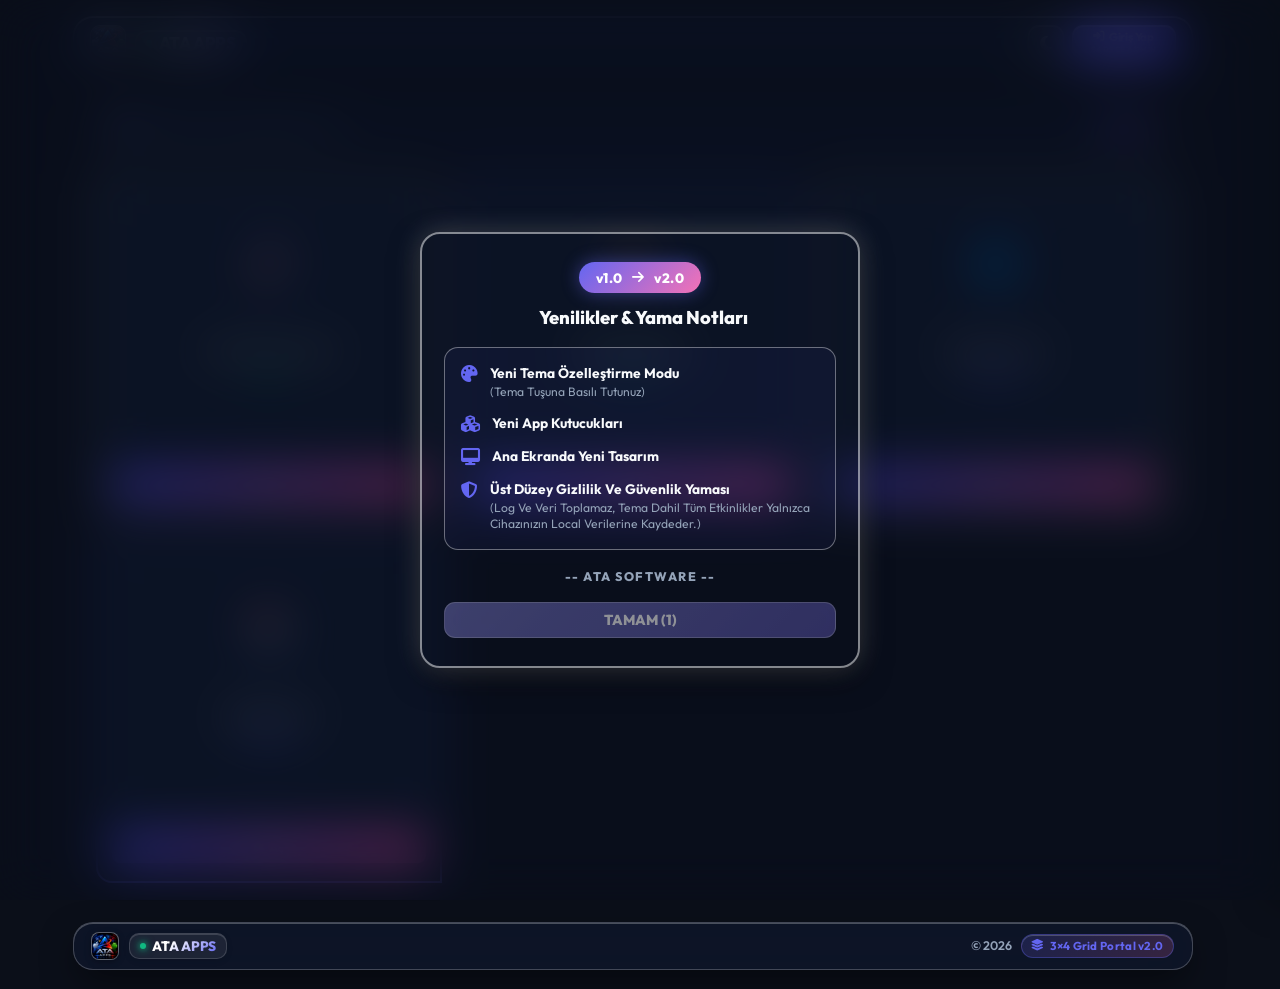
==== commit 478911e2: "Add files via upload" ====
--- a/index.html
+++ b/index.html
@@ -256,10 +256,16 @@
             overflow: hidden !important;
         }
 
-        /* Standalone PWA / Ana Ekran Modu & Mobil Güvenli Alan Düzeltmeleri */
+        /* Standalone PWA / Masaüstü & Mobil Uygulama Modu & Güvenli Alan Düzeltmeleri */
         @media all and (display-mode: standalone) {
+            body {
+                padding-top: env(safe-area-inset-top, 0px);
+            }
+
             header {
-                padding-top: max(calc(0.85rem + env(safe-area-inset-top, 0px)), 32px) !important;
+                margin-top: max(22px, calc(16px + env(safe-area-inset-top, 0px))) !important;
+                top: max(16px, calc(12px + env(safe-area-inset-top, 0px))) !important;
+                padding: 0.5rem 1rem !important;
             }
 
             .color-drawer {
@@ -267,7 +273,7 @@
             }
 
             .viewer-bar {
-                padding-top: max(calc(0.6rem + env(safe-area-inset-top, 0px)), 30px) !important;
+                padding-top: max(calc(0.75rem + env(safe-area-inset-top, 0px)), 20px) !important;
             }
         }
 
@@ -415,15 +421,15 @@
             border: 1px solid rgba(255, 255, 255, 0.2) !important;
             box-shadow: 0 16px 36px -6px rgba(0, 0, 0, 0.6), inset 0 1px 0 0 rgba(255, 255, 255, 0.25) !important;
             border-radius: 20px !important;
-            margin: 8px auto 0.75rem auto;
+            margin: 16px auto 0.85rem auto;
             width: calc(100% - 24px);
             max-width: 1120px;
-            padding: 0.42rem 0.95rem !important;
+            padding: 0.5rem 1rem !important;
             display: flex;
             align-items: center;
             justify-content: space-between;
             position: sticky;
-            top: 8px;
+            top: 14px;
             z-index: 100;
             transform: translateZ(0);
             transition: background-color 0.3s ease, border-color 0.3s ease, box-shadow 0.3s ease;
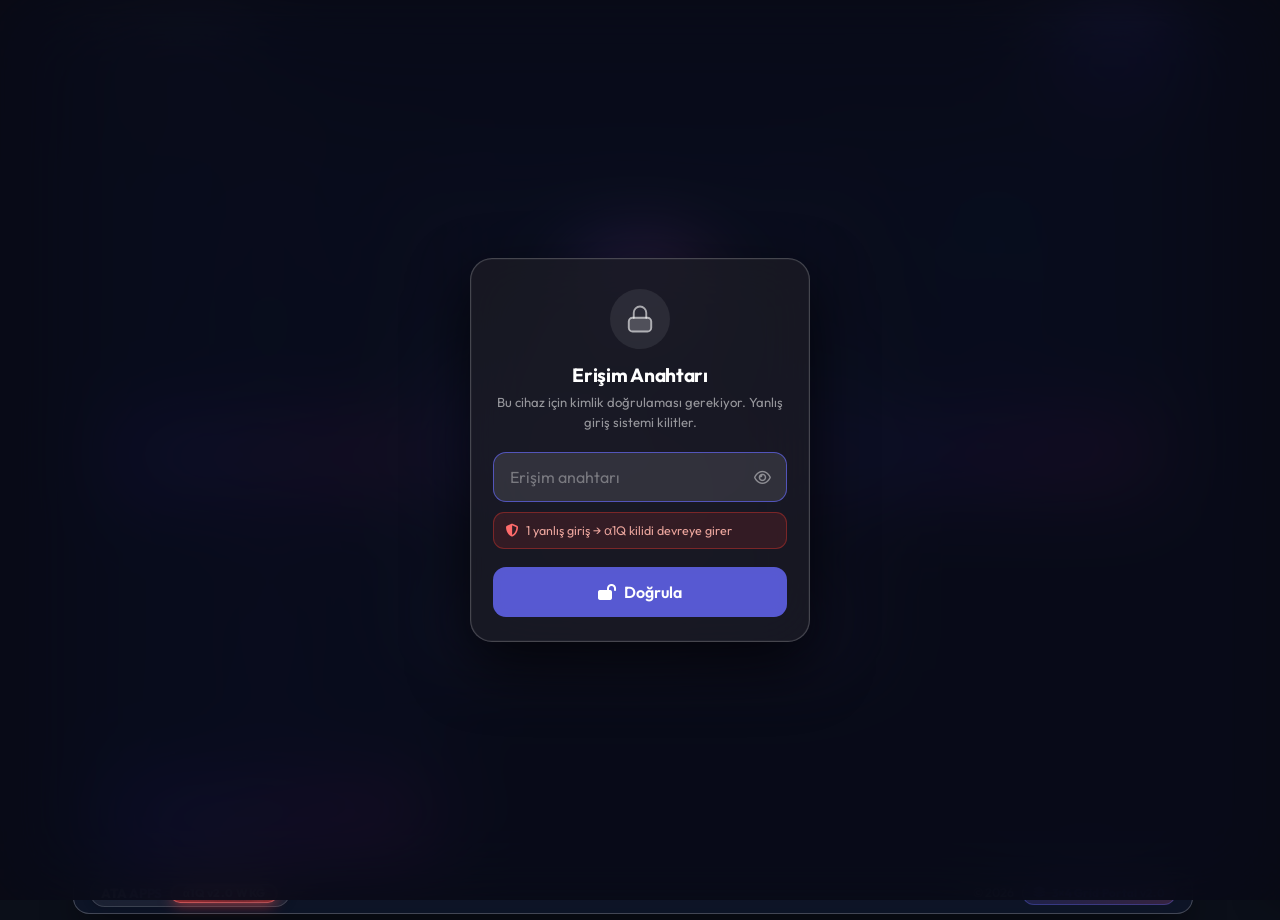
==== commit 49dfc86e: "Add files via upload" ====
--- a/index.html
+++ b/index.html
@@ -5,7 +5,7 @@
     <meta charset="UTF-8">
     <meta name="viewport"
         content="width=device-width, initial-scale=1.0, maximum-scale=1.0, minimum-scale=1.0, user-scalable=no, shrink-to-fit=no, viewport-fit=cover">
-    <title>ATA APPS | Web Portal</title>
+    <title>ATA APPS x α1Q</title>
     <meta name="description" content="ATA Software Uygulama Portalı">
     <meta name="color-scheme" content="light dark">
     <script>
@@ -67,6 +67,18 @@
         })();
     </script>
 
+    <!-- a1Q Kurt Kapanı Güvenlik Sistemi CSS & Erken Kilit Koruması -->
+    <link rel="stylesheet" href="a1Q/style.css">
+    <script>
+        (function () {
+            try {
+                if (localStorage.getItem("ata_kurt_kapani_lock_v1") === "locked") {
+                    document.documentElement.classList.add("kurt-locked-boot");
+                }
+            } catch (e) { }
+        })();
+    </script>
+
     <style>
         /* ===== KOYU MOD (VARSAYILAN - PARLAK BEYAZ HATLAR) ===== */
         :root {
@@ -76,6 +88,7 @@
             --card-bg: #162032;
             --card-hover: #1f2d47;
             --primary: #6366f1;
+            --primary-rgb: 99, 102, 241;
             --primary-hover: #4f46e5;
             --accent: #f472b6;
             --accent-green: #10b981;
@@ -152,6 +165,7 @@
             --card-bg: #ffffff;
             --card-hover: #eef4ff;
             --primary-hover: var(--primary-dark, #1d4ed8);
+            --primary-rgb: 37, 99, 235;
             --accent-green: #059669;
             --accent-orange: #ea580c;
             --text-main: #0f172a;
@@ -259,26 +273,34 @@
         /* Standalone PWA / Masaüstü & Mobil Uygulama Modu & Güvenli Alan Düzeltmeleri */
         @media all and (display-mode: standalone) {
             body {
-                padding-top: env(safe-area-inset-top, 0px);
+                padding-top: 0 !important;
             }
 
             header {
-                margin-top: max(22px, calc(16px + env(safe-area-inset-top, 0px))) !important;
-                top: max(16px, calc(12px + env(safe-area-inset-top, 0px))) !important;
-                padding: 0.5rem 1rem !important;
+                margin-top: max(calc(env(safe-area-inset-top, 0px) + 6px), 8px) !important;
+                top: max(calc(env(safe-area-inset-top, 0px) + 6px), 6px) !important;
+                margin-bottom: 0.35rem !important;
+                padding: 0.35rem 0.85rem !important;
             }
 
             .color-drawer {
-                padding-top: max(calc(1.4rem + env(safe-area-inset-top, 0px)), 36px) !important;
+                padding-top: max(calc(1.1rem + env(safe-area-inset-top, 0px)), 28px) !important;
             }
 
             .viewer-bar {
-                padding-top: max(calc(0.75rem + env(safe-area-inset-top, 0px)), 20px) !important;
-            }
-        }
-
-        /* Mobil cihazlarda odaklanıldığında tarayıcının ekranı otomatik yakınlaştırmasını önle */
+                padding-top: max(calc(0.6rem + env(safe-area-inset-top, 0px)), 18px) !important;
+            }
+        }
+
+        /* Mobil cihazlarda odaklanıldığında tarayıcının ekranı otomatik yakınlaştırmasını önle & Üst Bar Boşluğu */
         @media (max-width: 768px) {
+            header {
+                margin-top: max(calc(env(safe-area-inset-top, 0px) + 6px), 8px) !important;
+                top: max(calc(env(safe-area-inset-top, 0px) + 6px), 6px) !important;
+                margin-bottom: 0.35rem !important;
+                width: calc(100% - 14px);
+                padding: 0.35rem 0.75rem !important;
+            }
 
             input,
             select,
@@ -420,11 +442,12 @@
             -webkit-backdrop-filter: blur(28px) saturate(190%) !important;
             border: 1px solid rgba(255, 255, 255, 0.2) !important;
             box-shadow: 0 16px 36px -6px rgba(0, 0, 0, 0.6), inset 0 1px 0 0 rgba(255, 255, 255, 0.25) !important;
-            border-radius: 20px !important;
-            margin: 16px auto 0.85rem auto;
+            border-radius: 18px !important;
+            margin: 10px auto 0.4rem auto;
             width: calc(100% - 24px);
             max-width: 1120px;
-            padding: 0.5rem 1rem !important;
+            padding: 0.35rem 0.9rem !important;
+            flex-shrink: 0;
             display: flex;
             align-items: center;
             justify-content: space-between;
@@ -497,37 +520,85 @@
             border-color: rgba(255, 255, 255, 0.5);
         }
 
-        /* ATA APPS iPhone Title Pill Box */
+        /* ATA APPS Su Damlası / Liquid Glass Title Pill Box */
         .logo-title-box {
-            display: flex;
-            align-items: center;
-            gap: 0.4rem;
-            padding: 0.22rem 0.65rem;
-            border-radius: 12px;
-            background: rgba(255, 255, 255, 0.07);
-            border: 1px solid rgba(255, 255, 255, 0.16);
-            box-shadow: inset 0 1px 0 rgba(255, 255, 255, 0.18), 0 2px 6px rgba(0, 0, 0, 0.15);
-            backdrop-filter: blur(10px);
-            -webkit-backdrop-filter: blur(10px);
-            transition: background 0.3s ease, border-color 0.3s ease, transform 0.3s ease, box-shadow 0.3s ease;
+            position: relative;
+            display: flex;
+            align-items: center;
+            gap: 0.45rem;
+            padding: 0.28rem 0.85rem;
+            border-radius: 9999px;
+            background: linear-gradient(135deg, rgba(255, 255, 255, 0.22) 0%, rgba(255, 255, 255, 0.06) 45%, rgba(255, 255, 255, 0.02) 75%, rgba(255, 255, 255, 0.14) 100%);
+            border: 1px solid rgba(255, 255, 255, 0.35);
+            box-shadow: 0 4px 16px -2px rgba(0, 0, 0, 0.35), inset 0 1.5px 2px 0 rgba(255, 255, 255, 0.75), inset 0 -1.5px 2px 0 rgba(0, 0, 0, 0.2), inset 0 0 14px rgba(255, 255, 255, 0.08);
+            backdrop-filter: blur(22px) saturate(200%);
+            -webkit-backdrop-filter: blur(22px) saturate(200%);
+            transition: all 0.25s cubic-bezier(0.34, 1.56, 0.64, 1);
+            overflow: hidden;
+        }
+
+        /* Su Damlası Yüzey Işık Prizması (Droplet Caustic Glare) */
+        .logo-title-box::after {
+            content: '';
+            position: absolute;
+            top: 1px;
+            left: 10%;
+            right: 10%;
+            height: 46%;
+            background: linear-gradient(180deg, rgba(255, 255, 255, 0.7) 0%, rgba(255, 255, 255, 0.18) 55%, transparent 100%);
+            border-radius: 9999px 9999px 70% 70%;
+            pointer-events: none;
+            opacity: 0.85;
+            transition: opacity 0.25s ease;
         }
 
         .light-mode .logo-title-box {
-            background: rgba(37, 99, 235, 0.06);
-            border: 1px solid rgba(37, 99, 235, 0.18);
-            box-shadow: inset 0 1px 0 rgba(255, 255, 255, 0.85), 0 2px 6px rgba(0, 0, 0, 0.04);
+            background: linear-gradient(135deg,
+                    rgba(var(--primary-rgb, 37, 99, 235), 0.18) 0%,
+                    rgba(var(--primary-rgb, 37, 99, 235), 0.07) 45%,
+                    rgba(255, 255, 255, 0.76) 75%,
+                    rgba(var(--primary-rgb, 37, 99, 235), 0.16) 100%);
+            border: 1.5px solid rgba(var(--primary-rgb, 37, 99, 235), 0.45);
+            box-shadow:
+                0 4px 18px -2px rgba(var(--primary-rgb, 37, 99, 235), 0.28),
+                inset 0 1.5px 2px 0 rgba(255, 255, 255, 0.95),
+                inset 0 -1.5px 2px 0 rgba(var(--primary-rgb, 37, 99, 235), 0.22),
+                inset 0 0 14px rgba(var(--primary-rgb, 37, 99, 235), 0.15);
+            backdrop-filter: blur(20px) saturate(200%);
+            -webkit-backdrop-filter: blur(20px) saturate(200%);
+        }
+
+        .light-mode .logo-title-box::after {
+            background: linear-gradient(180deg,
+                    rgba(255, 255, 255, 0.95) 0%,
+                    rgba(var(--primary-rgb, 37, 99, 235), 0.22) 55%,
+                    transparent 100%);
+            opacity: 0.92;
         }
 
         .logo:hover .logo-title-box {
-            background: rgba(255, 255, 255, 0.14);
-            border-color: rgba(255, 255, 255, 0.35);
-            transform: translateY(-1px);
-            box-shadow: inset 0 1px 0 rgba(255, 255, 255, 0.3), 0 4px 12px rgba(99, 102, 241, 0.25);
+            background: linear-gradient(135deg, rgba(255, 255, 255, 0.3) 0%, rgba(255, 255, 255, 0.12) 45%, rgba(255, 255, 255, 0.05) 75%, rgba(255, 255, 255, 0.22) 100%);
+            border-color: rgba(255, 255, 255, 0.6);
+            transform: translateY(-1.5px) scale(1.04);
+            box-shadow: 0 8px 24px -2px rgba(99, 102, 241, 0.45), inset 0 2px 3px rgba(255, 255, 255, 0.95), inset 0 0 16px rgba(255, 255, 255, 0.2);
         }
 
         .light-mode .logo:hover .logo-title-box {
-            background: rgba(37, 99, 235, 0.1);
-            border-color: rgba(37, 99, 235, 0.35);
+            background: linear-gradient(135deg,
+                    rgba(var(--primary-rgb, 37, 99, 235), 0.26) 0%,
+                    rgba(var(--primary-rgb, 37, 99, 235), 0.14) 45%,
+                    rgba(255, 255, 255, 0.88) 75%,
+                    rgba(var(--primary-rgb, 37, 99, 235), 0.24) 100%);
+            border-color: rgba(var(--primary-rgb, 37, 99, 235), 0.75);
+            box-shadow:
+                0 8px 24px -2px rgba(var(--primary-rgb, 37, 99, 235), 0.42),
+                inset 0 2px 3px rgba(255, 255, 255, 1),
+                inset 0 0 16px rgba(var(--primary-rgb, 37, 99, 235), 0.26);
+        }
+
+        .light-mode .logo-dot {
+            background: var(--primary, #2563eb);
+            box-shadow: 0 0 10px rgba(var(--primary-rgb, 37, 99, 235), 0.85);
         }
 
         .logo-dot {
@@ -612,43 +683,62 @@
             border: 1px solid rgba(37, 99, 235, 0.3);
         }
 
-        /* Tema Değiştirme Butonu (iPhone Control Center Glass Box) */
+        /* Tema Değiştirme Butonu (Su Damlası Küresi / Liquid Glass Droplet Orb) */
         .theme-btn {
-            width: 36px !important;
-            height: 36px !important;
-            min-width: 36px !important;
-            min-height: 36px !important;
-            max-width: 36px !important;
-            max-height: 36px !important;
+            position: relative;
+            width: 38px !important;
+            height: 38px !important;
+            min-width: 38px !important;
+            min-height: 38px !important;
+            max-width: 38px !important;
+            max-height: 38px !important;
             flex-shrink: 0 !important;
             box-sizing: border-box !important;
             padding: 0 !important;
             margin: 0 !important;
-            background: rgba(255, 255, 255, 0.08) !important;
-            border: 1px solid rgba(255, 255, 255, 0.2) !important;
-            border-radius: 11px !important;
+            background: linear-gradient(135deg, rgba(255, 255, 255, 0.24) 0%, rgba(255, 255, 255, 0.06) 50%, rgba(255, 255, 255, 0.16) 100%) !important;
+            border: 1px solid rgba(255, 255, 255, 0.35) !important;
+            border-radius: 50% !important;
             display: inline-flex !important;
             align-items: center !important;
             justify-content: center !important;
             cursor: pointer;
             font-size: 0.95rem;
             color: var(--text-main);
-            box-shadow: 0 3px 10px rgba(0, 0, 0, 0.2), inset 0 1px 0 rgba(255, 255, 255, 0.25) !important;
-            backdrop-filter: blur(12px);
-            -webkit-backdrop-filter: blur(12px);
-            transition: transform 0.2s cubic-bezier(0.34, 1.56, 0.64, 1), background-color 0.2s ease, border-color 0.2s ease, box-shadow 0.2s ease, color 0.2s ease;
+            box-shadow: 0 5px 16px -2px rgba(0, 0, 0, 0.35), inset 0 2px 2.5px 0 rgba(255, 255, 255, 0.85), inset 0 -2px 3px 0 rgba(0, 0, 0, 0.25), inset 0 0 10px rgba(255, 255, 255, 0.12) !important;
+            backdrop-filter: blur(22px) saturate(200%);
+            -webkit-backdrop-filter: blur(22px) saturate(200%);
+            transition: transform 0.25s cubic-bezier(0.34, 1.56, 0.64, 1), background-color 0.2s ease, border-color 0.2s ease, box-shadow 0.25s ease, color 0.2s ease;
             -webkit-touch-callout: none;
             -webkit-user-select: none;
             user-select: none;
+            overflow: hidden;
+        }
+
+        /* Su Damlası Küresel Üst Işık Yansıması */
+        .theme-btn::after {
+            content: '';
+            position: absolute;
+            top: 2px;
+            left: 15%;
+            right: 15%;
+            height: 44%;
+            background: linear-gradient(180deg, rgba(255, 255, 255, 0.75) 0%, rgba(255, 255, 255, 0.15) 60%, transparent 100%);
+            border-radius: 9999px 9999px 65% 65%;
+            pointer-events: none;
+            opacity: 0.85;
+            transition: opacity 0.2s ease;
         }
 
         .light-mode .theme-btn {
-            background: rgba(0, 0, 0, 0.05) !important;
-            border: 1px solid rgba(0, 0, 0, 0.12) !important;
-            box-shadow: 0 3px 10px rgba(0, 0, 0, 0.05), inset 0 1px 0 rgba(255, 255, 255, 0.85) !important;
+            background: linear-gradient(135deg, rgba(255, 255, 255, 0.9) 0%, rgba(220, 230, 255, 0.5) 50%, rgba(255, 255, 255, 0.82) 100%) !important;
+            border: 1px solid rgba(37, 99, 235, 0.28) !important;
+            box-shadow: 0 4px 14px -2px rgba(37, 99, 235, 0.16), inset 0 2px 2.5px 0 rgba(255, 255, 255, 0.95), inset 0 -1.5px 2px 0 rgba(37, 99, 235, 0.1) !important;
         }
 
         .theme-btn i {
+            position: relative;
+            z-index: 2;
             width: 1rem !important;
             height: 1rem !important;
             font-size: 1rem !important;
@@ -664,25 +754,26 @@
         }
 
         .theme-btn:hover {
-            background: rgba(255, 255, 255, 0.18) !important;
-            border-color: rgba(255, 255, 255, 0.4) !important;
-            transform: translateY(-1px) scale(1.06);
-            box-shadow: 0 5px 14px rgba(99, 102, 241, 0.35), inset 0 1px 0 rgba(255, 255, 255, 0.45) !important;
+            transform: translateY(-2px) scale(1.08);
+            background: linear-gradient(135deg, rgba(255, 255, 255, 0.32) 0%, rgba(255, 255, 255, 0.12) 50%, rgba(255, 255, 255, 0.24) 100%) !important;
+            border-color: rgba(255, 255, 255, 0.6) !important;
+            box-shadow: 0 8px 22px -2px rgba(99, 102, 241, 0.45), inset 0 2px 3px rgba(255, 255, 255, 0.95), inset 0 0 14px rgba(255, 255, 255, 0.25) !important;
             color: #fbbf24;
         }
 
         .theme-btn:hover i {
-            transform: rotate(15deg) scale(1.1);
+            transform: rotate(18deg) scale(1.12);
         }
 
         .light-mode .theme-btn:hover {
-            background: rgba(37, 99, 235, 0.1) !important;
-            border-color: rgba(37, 99, 235, 0.3) !important;
+            background: linear-gradient(135deg, rgba(255, 255, 255, 0.98) 0%, rgba(210, 228, 255, 0.7) 50%, rgba(255, 255, 255, 0.95) 100%) !important;
+            border-color: rgba(37, 99, 235, 0.5) !important;
+            box-shadow: 0 8px 20px -2px rgba(37, 99, 235, 0.25), inset 0 2px 3px rgba(255, 255, 255, 1) !important;
             color: var(--primary, #2563eb);
         }
 
         .theme-btn:active {
-            transform: scale(0.92) !important;
+            transform: scale(0.92) translateY(1px) !important;
         }
 
         /* Genel Butonlar */
@@ -743,32 +834,50 @@
             transform: translateY(-1px) scale(1.05) !important;
         }
 
-        /* Giriş Yap Butonu (iPhone Action Capsule Box - Giriş Yap + SADECE ADMİN) */
+        /* Giriş Yap Butonu (Su Damlası / Liquid Glass Action Capsule) */
         .btn-login {
-            height: 36px !important;
-            background: linear-gradient(135deg, var(--primary, #6366f1), var(--primary-dark, #4f46e5)) !important;
-            border: 1px solid rgba(255, 255, 255, 0.3) !important;
-            border-radius: 11px !important;
+            position: relative;
+            height: 38px !important;
+            background: linear-gradient(135deg, rgba(99, 102, 241, 0.88) 0%, rgba(79, 70, 229, 0.94) 50%, rgba(67, 56, 202, 0.98) 100%) !important;
+            border: 1px solid rgba(255, 255, 255, 0.38) !important;
+            border-radius: 9999px !important;
             color: #ffffff !important;
-            box-shadow: 0 4px 16px rgba(99, 102, 241, 0.4), inset 0 1px 0 rgba(255, 255, 255, 0.4) !important;
-            padding: 0 0.75rem !important;
+            box-shadow: 0 5px 18px -2px rgba(99, 102, 241, 0.55), inset 0 2px 2px 0 rgba(255, 255, 255, 0.85), inset 0 -2px 3px 0 rgba(0, 0, 0, 0.35), inset 0 0 12px rgba(255, 255, 255, 0.2) !important;
+            backdrop-filter: blur(22px) saturate(200%);
+            -webkit-backdrop-filter: blur(22px) saturate(200%);
+            padding: 0 0.95rem !important;
             display: inline-flex !important;
             align-items: center !important;
             justify-content: center !important;
             cursor: pointer;
             font-family: -apple-system, BlinkMacSystemFont, 'SF Pro Display', 'Inter', sans-serif;
-            transition: transform 0.2s cubic-bezier(0.34, 1.56, 0.64, 1), box-shadow 0.2s ease, filter 0.2s ease !important;
+            transition: transform 0.25s cubic-bezier(0.34, 1.56, 0.64, 1), box-shadow 0.25s ease, filter 0.2s ease !important;
             outline: none;
+            overflow: hidden;
+        }
+
+        /* Su Damlası Yüzey Işık Prizması */
+        .btn-login::after {
+            content: '';
+            position: absolute;
+            top: 1.5px;
+            left: 10%;
+            right: 10%;
+            height: 46%;
+            background: linear-gradient(180deg, rgba(255, 255, 255, 0.65) 0%, rgba(255, 255, 255, 0.15) 60%, transparent 100%);
+            border-radius: 9999px 9999px 65% 65%;
+            pointer-events: none;
+            opacity: 0.9;
         }
 
         .btn-login:hover {
-            transform: translateY(-1px) scale(1.03) !important;
-            box-shadow: 0 6px 20px rgba(99, 102, 241, 0.55), inset 0 1px 0 rgba(255, 255, 255, 0.55) !important;
+            transform: translateY(-2px) scale(1.04) !important;
+            box-shadow: 0 8px 24px -2px rgba(99, 102, 241, 0.7), inset 0 2px 3px rgba(255, 255, 255, 0.95), inset 0 0 16px rgba(255, 255, 255, 0.3) !important;
             filter: brightness(1.08);
         }
 
         .btn-login:active {
-            transform: scale(0.95) !important;
+            transform: scale(0.94) translateY(1px) !important;
         }
 
         .login-btn-inner {
@@ -862,88 +971,104 @@
             max-width: 1100px;
             width: 100%;
             margin: 0 auto;
-            padding: 1.25rem 0.85rem;
-        }
-
-        /* ===== ARAMA KUTUSU (APPLE FLOATING GLASS SPOTLIGHT BAR) ===== */
+            padding: 0.85rem 0.85rem;
+        }
+
+        /* ===== ARAMA KUTUSU (NATIVE APPLE iOS SPOTLIGHT SEARCH BAR) ===== */
         .search-wrap {
-            margin-bottom: 1.5rem;
+            margin-bottom: 1.1rem;
             position: relative;
             display: flex;
             align-items: center;
-            border-radius: 20px !important;
-            background: rgba(15, 23, 42, 0.78) !important;
-            backdrop-filter: blur(28px) saturate(190%) !important;
-            -webkit-backdrop-filter: blur(28px) saturate(190%) !important;
-            border: 1px solid rgba(255, 255, 255, 0.22) !important;
-            box-shadow: 0 14px 36px -6px rgba(0, 0, 0, 0.55), inset 0 1px 0 0 rgba(255, 255, 255, 0.25) !important;
-            transition: transform 0.3s cubic-bezier(0.34, 1.56, 0.64, 1), box-shadow 0.3s ease, border-color 0.3s ease, background-color 0.3s ease !important;
+            height: 44px;
+            border-radius: 9999px !important;
+            background: rgba(255, 255, 255, 0.08) !important;
+            backdrop-filter: blur(30px) saturate(190%) !important;
+            -webkit-backdrop-filter: blur(30px) saturate(190%) !important;
+            border: 1px solid rgba(255, 255, 255, 0.16) !important;
+            box-shadow: 0 4px 20px rgba(0, 0, 0, 0.25), inset 0 1px 0 rgba(255, 255, 255, 0.2), inset 0 -1px 0 rgba(0, 0, 0, 0.15) !important;
+            transition: all 0.25s cubic-bezier(0.34, 1.56, 0.64, 1) !important;
         }
 
         .search-wrap:hover {
-            transform: translateY(-2px);
-            border-color: rgba(255, 255, 255, 0.38) !important;
-            box-shadow: 0 18px 42px -6px rgba(0, 0, 0, 0.65), inset 0 1px 0 0 rgba(255, 255, 255, 0.35), 0 0 22px rgba(99, 102, 241, 0.25) !important;
+            transform: translateY(-1.5px);
+            background: rgba(255, 255, 255, 0.12) !important;
+            border-color: rgba(255, 255, 255, 0.3) !important;
+            box-shadow: 0 8px 26px -4px rgba(0, 0, 0, 0.38), inset 0 1px 0 rgba(255, 255, 255, 0.32) !important;
         }
 
         .search-wrap:focus-within {
-            border-color: rgba(255, 255, 255, 0.5) !important;
-            box-shadow: 0 18px 42px -6px rgba(0, 0, 0, 0.65), inset 0 1px 0 0 rgba(255, 255, 255, 0.45), 0 0 24px rgba(99, 102, 241, 0.4) !important;
+            background: rgba(255, 255, 255, 0.14) !important;
+            border-color: var(--primary, #6366f1) !important;
+            box-shadow: 0 8px 30px -4px rgba(0, 0, 0, 0.5), 0 0 0 3.5px rgba(99, 102, 241, 0.28), inset 0 1px 0 rgba(255, 255, 255, 0.35) !important;
         }
 
         .light-mode .search-wrap {
-            background: rgba(255, 255, 255, 0.85) !important;
-            border: 1px solid rgba(37, 99, 235, 0.22) !important;
-            box-shadow: 0 14px 32px -4px rgba(37, 99, 235, 0.12), 0 6px 16px -2px rgba(0, 0, 0, 0.05), inset 0 1px 0 0 rgba(255, 255, 255, 0.95) !important;
-        }
-
-        .light-mode .search-wrap:hover,
+            background: rgba(120, 120, 128, 0.12) !important;
+            border: 1px solid rgba(0, 0, 0, 0.08) !important;
+            box-shadow: 0 2px 10px rgba(0, 0, 0, 0.04), inset 0 1px 0 rgba(255, 255, 255, 0.9) !important;
+        }
+
+        .light-mode .search-wrap:hover {
+            background: rgba(120, 120, 128, 0.16) !important;
+            border-color: rgba(37, 99, 235, 0.3) !important;
+            box-shadow: 0 6px 18px rgba(37, 99, 235, 0.1), inset 0 1px 0 rgba(255, 255, 255, 0.95) !important;
+        }
+
         .light-mode .search-wrap:focus-within {
-            border-color: rgba(37, 99, 235, 0.45) !important;
-            box-shadow: 0 18px 36px -4px rgba(37, 99, 235, 0.22), inset 0 1px 0 0 rgba(255, 255, 255, 0.95), 0 0 20px rgba(37, 99, 235, 0.15) !important;
-        }
-
+            background: rgba(255, 255, 255, 0.94) !important;
+            border-color: var(--primary, #2563eb) !important;
+            box-shadow: 0 6px 20px rgba(37, 99, 235, 0.16), 0 0 0 3.5px rgba(37, 99, 235, 0.25), inset 0 1px 0 rgba(255, 255, 255, 1) !important;
+        }
+
+        /* iOS SF Style Search Icon */
         .search-icon-badge {
             position: absolute;
-            left: 0.55rem;
-            width: 34px;
-            height: 34px;
-            border-radius: 10px;
-            background: linear-gradient(145deg, rgba(255, 255, 255, 0.15), rgba(255, 255, 255, 0.05));
-            border: 1px solid rgba(255, 255, 255, 0.25);
-            box-shadow: 0 3px 10px rgba(0, 0, 0, 0.25), inset 0 1px 1px rgba(255, 255, 255, 0.3);
+            left: 0.65rem;
+            width: 30px;
+            height: 30px;
+            border-radius: 50%;
+            background: rgba(255, 255, 255, 0.08);
+            border: 1px solid rgba(255, 255, 255, 0.15);
+            color: rgba(248, 250, 252, 0.7);
+            display: flex;
+            align-items: center;
+            justify-content: center;
+            font-size: 0.88rem;
+            pointer-events: none;
+            transition: all 0.25s ease;
+            z-index: 2;
+        }
+
+        .light-mode .search-icon-badge {
+            background: rgba(0, 0, 0, 0.04);
+            border: 1px solid rgba(0, 0, 0, 0.06);
+            color: rgba(60, 60, 67, 0.6);
+        }
+
+        .search-wrap:focus-within .search-icon-badge {
             color: var(--primary, #6366f1);
-            display: flex;
-            align-items: center;
-            justify-content: center;
-            font-size: 0.95rem;
-            pointer-events: none;
-            transition: transform 0.25s ease, border-color 0.25s ease, box-shadow 0.25s ease;
-            z-index: 2;
-        }
-
-        .light-mode .search-icon-badge {
-            background: rgba(37, 99, 235, 0.08);
-            border: 1px solid rgba(37, 99, 235, 0.22);
-            box-shadow: 0 3px 10px rgba(37, 99, 235, 0.12), inset 0 1px 1px rgba(255, 255, 255, 0.9);
+            background: rgba(99, 102, 241, 0.15);
+            border-color: rgba(99, 102, 241, 0.35);
+            transform: scale(1.08);
+        }
+
+        .light-mode .search-wrap:focus-within .search-icon-badge {
             color: var(--primary, #2563eb);
-        }
-
-        .search-wrap:focus-within .search-icon-badge {
-            transform: scale(1.06) rotate(-4deg);
-            border-color: rgba(255, 255, 255, 0.45);
-            box-shadow: 0 4px 14px rgba(99, 102, 241, 0.45), inset 0 1px 1px rgba(255, 255, 255, 0.5);
-        }
-
+            background: rgba(37, 99, 235, 0.1);
+            border-color: rgba(37, 99, 235, 0.3);
+        }
+
+        /* iOS Spotlight Action Tag Badge */
         .search-tag-badge {
             position: absolute;
             right: 0.65rem;
-            background: linear-gradient(135deg, rgba(99, 102, 241, 0.18), rgba(244, 114, 182, 0.18));
+            background: linear-gradient(135deg, rgba(99, 102, 241, 0.2), rgba(244, 114, 182, 0.2));
             color: var(--primary, #818cf8);
-            font-size: 0.72rem;
+            font-size: 0.68rem;
             font-weight: 700;
-            padding: 0.25rem 0.65rem;
-            border-radius: 12px;
+            padding: 0.22rem 0.65rem;
+            border-radius: 9999px;
             display: flex;
             align-items: center;
             gap: 0.35rem;
@@ -961,60 +1086,67 @@
             box-shadow: inset 0 1px 0 rgba(255, 255, 255, 0.85);
         }
 
+        /* iOS Circular Clear 'x' Button */
         .search-clear-btn {
             position: absolute;
             right: 4.8rem;
             width: 22px;
             height: 22px;
             border-radius: 50%;
-            background: rgba(255, 255, 255, 0.15);
-            border: 1px solid rgba(255, 255, 255, 0.2);
-            color: var(--text-muted);
+            background: rgba(255, 255, 255, 0.16);
+            border: none;
+            color: var(--text-main);
             display: none;
             align-items: center;
             justify-content: center;
-            font-size: 0.75rem;
+            font-size: 0.72rem;
             cursor: pointer;
             z-index: 3;
             transition: all 0.2s ease;
         }
 
         .search-clear-btn:hover {
-            background: rgba(239, 68, 68, 0.25);
-            color: #ef4444;
-            border-color: rgba(239, 68, 68, 0.4);
-            transform: scale(1.1);
+            background: rgba(239, 68, 68, 0.85);
+            color: #ffffff;
+            transform: scale(1.12);
         }
 
         .light-mode .search-clear-btn {
-            background: rgba(0, 0, 0, 0.08);
-            border: 1px solid rgba(0, 0, 0, 0.12);
+            background: rgba(0, 0, 0, 0.14);
+            color: #1e293b;
+        }
+
+        .light-mode .search-clear-btn:hover {
+            background: rgba(239, 68, 68, 0.9);
+            color: #ffffff;
         }
 
         .search-wrap input {
             width: 100%;
-            padding: 0.78rem 6.4rem 0.78rem 3.4rem !important;
+            height: 100%;
+            padding: 0 6.2rem 0 3.2rem !important;
             background: transparent !important;
             border: none !important;
             box-shadow: none !important;
-            border-radius: 20px !important;
+            border-radius: 9999px !important;
             color: var(--text-main);
             font-size: 0.92rem;
             font-weight: 500;
-            font-family: -apple-system, BlinkMacSystemFont, 'SF Pro Display', 'Outfit', sans-serif;
+            font-family: -apple-system, BlinkMacSystemFont, 'SF Pro Text', 'SF Pro Display', 'Outfit', sans-serif;
             outline: none;
         }
 
         .search-wrap input::placeholder {
             color: var(--text-muted);
             font-size: 0.88rem;
+            font-weight: 400;
         }
 
         /* Grid (Hem mobil hem PC'de Max 3 Kolon) */
         .grid {
             display: grid;
             grid-template-columns: repeat(3, 1fr);
-            gap: 1.1rem;
+            gap: 1rem;
         }
 
         /* Kart Yapısı (Kare & Geniş - Sol Üst ve Sağ Alt Keskin Kenar) */
@@ -1730,12 +1862,13 @@
         footer {
             width: calc(100% - 24px);
             max-width: 1120px;
-            margin: 1.2rem auto max(calc(1.2rem + env(safe-area-inset-bottom, 0px)), 1.2rem) auto;
-            padding: 0.55rem 1.1rem !important;
+            margin: 0.35rem auto max(calc(0.35rem + env(safe-area-inset-bottom, 0px)), 0.35rem) auto;
+            padding: 0.35rem 1rem !important;
+            flex-shrink: 0;
             background: rgba(15, 23, 42, 0.78) !important;
             backdrop-filter: blur(28px) saturate(190%) !important;
             -webkit-backdrop-filter: blur(28px) saturate(190%) !important;
-            border-radius: 20px !important;
+            border-radius: 16px !important;
             display: flex;
             align-items: center;
             justify-content: space-between;
@@ -1796,12 +1929,14 @@
         .footer-title-pill {
             display: flex;
             align-items: center;
-            gap: 0.4rem;
-            padding: 0.18rem 0.65rem;
-            border-radius: 10px;
-            background: rgba(255, 255, 255, 0.07);
-            border: 1px solid rgba(255, 255, 255, 0.15);
-            box-shadow: inset 0 1px 0 rgba(255, 255, 255, 0.15), 0 2px 6px rgba(0, 0, 0, 0.1);
+            gap: 0.5rem;
+            padding: 0.2rem 0.65rem;
+            border-radius: 9999px;
+            background: rgba(255, 255, 255, 0.06);
+            border: 1px solid rgba(255, 255, 255, 0.14);
+            box-shadow: inset 0 1px 0 rgba(255, 255, 255, 0.15), 0 2px 8px rgba(0, 0, 0, 0.15);
+            backdrop-filter: blur(14px);
+            -webkit-backdrop-filter: blur(14px);
         }
 
         .light-mode .footer-title-pill {
@@ -1811,9 +1946,9 @@
         }
 
         .footer-title-text {
-            font-size: 0.85rem;
+            font-size: 0.82rem;
             font-weight: 800;
-            letter-spacing: -0.3px;
+            letter-spacing: -0.2px;
             font-family: -apple-system, BlinkMacSystemFont, 'SF Pro Display', 'Outfit', sans-serif;
             background: linear-gradient(135deg, #ffffff 30%, var(--primary, #6366f1) 100%);
             -webkit-background-clip: text;
@@ -1826,6 +1961,91 @@
             -webkit-background-clip: text;
             -webkit-text-fill-color: transparent;
             background-clip: text;
+        }
+
+        /* Kırmızı Liquid Glass Su Damlacığı Efekti - α1Q v2.0 WKG */
+        .a1q-red-droplet {
+            position: relative;
+            display: inline-flex;
+            align-items: center;
+            justify-content: center;
+            padding: 0.22rem 0.72rem;
+            border-radius: 9999px;
+            background: linear-gradient(135deg,
+                    rgba(255, 59, 48, 0.42) 0%,
+                    rgba(220, 38, 38, 0.26) 42%,
+                    rgba(185, 28, 28, 0.16) 72%,
+                    rgba(255, 69, 58, 0.36) 100%);
+            border: 1px solid rgba(255, 110, 110, 0.6);
+            box-shadow:
+                0 4px 14px -2px rgba(239, 68, 68, 0.55),
+                inset 0 1.5px 2px 0 rgba(255, 255, 255, 0.88),
+                inset 0 -1.5px 2px 0 rgba(153, 27, 27, 0.5),
+                inset 0 0 12px rgba(239, 68, 68, 0.38);
+            backdrop-filter: blur(20px) saturate(220%);
+            -webkit-backdrop-filter: blur(20px) saturate(220%);
+            overflow: hidden;
+            user-select: none;
+            cursor: default;
+            transition: all 0.25s cubic-bezier(0.34, 1.56, 0.64, 1);
+            animation: redDropletPulse 3.5s ease-in-out infinite;
+        }
+
+        /* Su Damlası Üst Işık Prizması / Specular Caustic Glare */
+        .a1q-red-droplet::after {
+            content: '';
+            position: absolute;
+            top: 1px;
+            left: 10%;
+            right: 10%;
+            height: 48%;
+            background: linear-gradient(180deg,
+                    rgba(255, 255, 255, 0.92) 0%,
+                    rgba(255, 200, 200, 0.32) 55%,
+                    transparent 100%);
+            border-radius: 9999px 9999px 65% 65%;
+            pointer-events: none;
+            opacity: 0.9;
+        }
+
+        .a1q-red-droplet .droplet-text {
+            position: relative;
+            z-index: 2;
+            font-size: 0.72rem;
+            font-weight: 800;
+            letter-spacing: 0.5px;
+            font-family: -apple-system, BlinkMacSystemFont, 'SF Pro Display', 'Outfit', sans-serif;
+            color: #ffffff;
+            text-shadow: 0 1px 3px rgba(0, 0, 0, 0.65), 0 0 8px rgba(255, 110, 110, 0.85);
+            line-height: 1;
+        }
+
+        .a1q-red-droplet:hover {
+            transform: translateY(-1px) scale(1.04);
+            box-shadow:
+                0 6px 18px -1px rgba(239, 68, 68, 0.75),
+                inset 0 2px 3px rgba(255, 255, 255, 0.95),
+                inset 0 0 16px rgba(239, 68, 68, 0.55);
+        }
+
+        @keyframes redDropletPulse {
+
+            0%,
+            100% {
+                box-shadow:
+                    0 4px 14px -2px rgba(239, 68, 68, 0.5),
+                    inset 0 1.5px 2px 0 rgba(255, 255, 255, 0.85),
+                    inset 0 -1.5px 2px 0 rgba(153, 27, 27, 0.45),
+                    inset 0 0 12px rgba(239, 68, 68, 0.35);
+            }
+
+            50% {
+                box-shadow:
+                    0 5px 20px 0px rgba(239, 68, 68, 0.8),
+                    inset 0 1.5px 2.5px 0 rgba(255, 255, 255, 0.95),
+                    inset 0 -1.5px 2px 0 rgba(153, 27, 27, 0.5),
+                    inset 0 0 16px rgba(239, 68, 68, 0.55);
+            }
         }
 
         .footer-right {
@@ -1859,10 +2079,60 @@
             box-shadow: inset 0 1px 0 rgba(255, 255, 255, 0.85);
         }
 
-        /* Mobil Uyumluluk (Max 3 Kolon, Kare ve Sıkıştırılmış İçerik) */
+        /* Mobil Uyumluluk (Max 3 Kolon, 4 Satır - Ekrana Tam Sığan, Kaydırmasız) */
         @media (max-width: 480px) {
+            header {
+                margin-top: max(calc(env(safe-area-inset-top, 0px) + 6px), 6px) !important;
+                top: max(calc(env(safe-area-inset-top, 0px) + 6px), 5px) !important;
+                margin-bottom: 0.25rem !important;
+                width: calc(100% - 12px);
+                padding: 0.3rem 0.65rem !important;
+                border-radius: 14px !important;
+                flex-shrink: 0;
+            }
+
             main {
-                padding: 0.75rem 0.4rem;
+                padding: 0.1rem 0.25rem;
+                flex: 1;
+                min-height: 0;
+                display: flex;
+                flex-direction: column;
+                overflow: hidden;
+            }
+
+            .search-wrap {
+                margin-bottom: 0.25rem;
+                height: 36px;
+                border-radius: 9999px !important;
+                flex-shrink: 0;
+            }
+
+            .search-wrap input {
+                padding: 0 5rem 0 2.6rem !important;
+                font-size: 0.8rem;
+                border-radius: 9999px !important;
+            }
+
+            .search-icon-badge {
+                width: 24px;
+                height: 24px;
+                font-size: 0.74rem;
+                left: 0.4rem;
+                border-radius: 50%;
+            }
+
+            .search-tag-badge {
+                font-size: 0.58rem;
+                padding: 0.15rem 0.45rem;
+                right: 0.4rem;
+                border-radius: 9999px;
+            }
+
+            .search-clear-btn {
+                right: 3.8rem;
+                width: 18px;
+                height: 18px;
+                font-size: 0.62rem;
             }
 
             .grid {
@@ -1871,6 +2141,7 @@
             }
 
             .card {
+                aspect-ratio: 1 / 1;
                 padding: 0.45rem 0.25rem;
                 border-radius: 10px;
                 gap: 0.15rem;
@@ -1881,7 +2152,8 @@
                 height: 40px;
                 font-size: 1.2rem;
                 border-radius: 9px;
-                margin-top: 0;
+                margin: 0 auto;
+                flex-shrink: 0;
             }
 
             .card-icon img {
@@ -1889,6 +2161,7 @@
                 height: 86% !important;
                 max-width: 86% !important;
                 max-height: 86% !important;
+                object-fit: contain;
             }
 
             .card-info {
@@ -1914,38 +2187,6 @@
                 padding: 0.25rem 0.1rem;
                 font-size: 0.65rem;
                 border-radius: 5px;
-            }
-
-            .search-wrap {
-                border-radius: 16px !important;
-            }
-
-            .search-wrap input {
-                padding: 0.65rem 5.6rem 0.65rem 2.8rem !important;
-                font-size: 0.8rem;
-                border-radius: 16px !important;
-            }
-
-            .search-icon-badge {
-                width: 28px;
-                height: 28px;
-                font-size: 0.8rem;
-                left: 0.4rem;
-                border-radius: 8px;
-            }
-
-            .search-tag-badge {
-                font-size: 0.6rem;
-                padding: 0.2rem 0.45rem;
-                right: 0.45rem;
-                border-radius: 9px;
-            }
-
-            .search-clear-btn {
-                right: 4.2rem;
-                width: 19px;
-                height: 19px;
-                font-size: 0.65rem;
             }
 
             .btn-del {
@@ -1956,33 +2197,44 @@
             }
 
             footer {
-                padding: 0.45rem 0.75rem !important;
-                border-radius: 14px !important;
-                font-size: 0.7rem;
+                padding: 0.25rem 0.6rem !important;
+                margin: 0.2rem auto max(calc(0.2rem + env(safe-area-inset-bottom, 0px)), 0.2rem) auto !important;
+                border-radius: 12px !important;
+                font-size: 0.64rem;
+                flex-shrink: 0;
             }
 
             .footer-logo-icon {
-                width: 22px;
-                height: 22px;
-                border-radius: 6px;
+                width: 18px;
+                height: 18px;
+                border-radius: 5px;
             }
 
             .footer-title-pill {
-                padding: 0.15rem 0.45rem;
+                padding: 0.08rem 0.3rem;
             }
 
             .footer-title-text {
-                font-size: 0.75rem;
+                font-size: 0.65rem;
+            }
+
+            .a1q-red-droplet {
+                padding: 0.12rem 0.45rem;
+            }
+
+            .a1q-red-droplet .droplet-text {
+                font-size: 0.58rem;
+                letter-spacing: 0.3px;
             }
 
             .footer-right {
-                font-size: 0.68rem;
-                gap: 0.35rem;
+                font-size: 0.6rem;
+                gap: 0.25rem;
             }
 
             .footer-version-badge {
-                font-size: 0.62rem;
-                padding: 0.15rem 0.4rem;
+                font-size: 0.54rem;
+                padding: 0.08rem 0.25rem;
             }
         }
 
@@ -2279,6 +2531,409 @@
             transform: none !important;
             box-shadow: none !important;
         }
+
+        /* ===== ERİŞİM ANAHTARI MODAL (CİHAZ DOĞRULAMA) ===== */
+        .access-key-modal-bg {
+            z-index: 9995 !important;
+            background: rgba(5, 7, 13, 0.88) !important;
+            backdrop-filter: blur(28px) !important;
+            -webkit-backdrop-filter: blur(28px) !important;
+        }
+
+        .light-mode .access-key-modal-bg {
+            background: rgba(240, 244, 250, 0.88) !important;
+        }
+
+        .access-key-card {
+            border: 1px solid rgba(99, 102, 241, 0.4) !important;
+            box-shadow: 0 30px 60px rgba(0, 0, 0, 0.8), 0 0 35px rgba(99, 102, 241, 0.25) !important;
+        }
+
+        .light-mode .access-key-card {
+            border: 1px solid rgba(37, 99, 235, 0.3) !important;
+            box-shadow: 0 30px 60px rgba(0, 0, 0, 0.15), 0 0 35px rgba(37, 99, 235, 0.18) !important;
+        }
+
+        .access-key-icon-wrap {
+            width: 64px;
+            height: 64px;
+            margin: 0 auto 1.1rem;
+            border-radius: 20px;
+            background: linear-gradient(135deg, rgba(99, 102, 241, 0.2), rgba(168, 85, 247, 0.2));
+            border: 1px solid rgba(168, 85, 247, 0.4);
+            display: flex;
+            align-items: center;
+            justify-content: center;
+            font-size: 28px;
+            color: #a855f7;
+            position: relative;
+            box-shadow: 0 0 25px rgba(168, 85, 247, 0.3);
+            animation: accessKeyPulse 3s ease-in-out infinite;
+        }
+
+        @keyframes accessKeyPulse {
+
+            0%,
+            100% {
+                transform: scale(1);
+                box-shadow: 0 0 25px rgba(168, 85, 247, 0.3);
+            }
+
+            50% {
+                transform: scale(1.05);
+                box-shadow: 0 0 35px rgba(168, 85, 247, 0.5);
+            }
+        }
+
+        .access-key-security-notice {
+            margin-top: 1.1rem;
+            margin-bottom: 1.3rem;
+            padding: 12px 14px;
+            border-radius: 14px;
+            background: rgba(239, 68, 68, 0.12);
+            border: 1px solid rgba(239, 68, 68, 0.35);
+            color: #fca5a5;
+            font-size: 0.82rem;
+            line-height: 1.45;
+            display: flex;
+            align-items: flex-start;
+            gap: 10px;
+        }
+
+        .light-mode .access-key-security-notice {
+            background: rgba(239, 68, 68, 0.08);
+            border-color: rgba(239, 68, 68, 0.28);
+            color: #dc2626;
+        }
+
+        .access-key-security-notice i {
+            color: #ef4444;
+            font-size: 16px;
+            margin-top: 2px;
+            flex-shrink: 0;
+        }
+
+        .btn-access-key-submit {
+            width: 100%;
+            height: 46px;
+            font-size: 0.95rem;
+            font-weight: 700;
+            border-radius: 14px;
+            display: flex;
+            align-items: center;
+            justify-content: center;
+            gap: 8px;
+            background: linear-gradient(135deg, #6366f1, #a855f7);
+            color: #ffffff;
+            border: none;
+            cursor: pointer;
+            box-shadow: 0 4px 18px rgba(99, 102, 241, 0.4);
+            transition: all 0.2s ease;
+        }
+
+        .btn-access-key-submit:hover {
+            transform: translateY(-1px);
+            box-shadow: 0 6px 24px rgba(168, 85, 247, 0.5);
+        }
+
+        .btn-access-key-submit:active {
+            transform: scale(0.98);
+        }
+
+        /* ===== iOS ERİŞİM ANAHTARI MODAL ===== */
+        .ak-overlay {
+            position: fixed;
+            inset: 0;
+            z-index: 9995;
+            display: flex;
+            align-items: center;
+            justify-content: center;
+            padding: 24px;
+            opacity: 0;
+            pointer-events: none;
+            transition: opacity 0.3s ease;
+        }
+
+        .ak-overlay.active {
+            opacity: 1;
+            pointer-events: auto;
+        }
+
+        .ak-blur-bg {
+            position: absolute;
+            inset: 0;
+            background: rgba(10, 10, 20, 0.72);
+            backdrop-filter: blur(40px) saturate(1.8);
+            -webkit-backdrop-filter: blur(40px) saturate(1.8);
+        }
+
+        .ak-card {
+            position: relative;
+            z-index: 2;
+            width: 100%;
+            max-width: 340px;
+            background: rgba(28, 28, 36, 0.78);
+            border: 0.5px solid rgba(255, 255, 255, 0.2);
+            border-radius: 22px;
+            padding: 30px 22px 24px;
+            box-shadow: 0 24px 60px rgba(0, 0, 0, 0.7), 0 0 0 0.5px rgba(255, 255, 255, 0.08) inset;
+            backdrop-filter: blur(30px);
+            -webkit-backdrop-filter: blur(30px);
+            text-align: center;
+            animation: akSlideIn 0.36s cubic-bezier(0.16, 1, 0.3, 1);
+        }
+
+        @keyframes akSlideIn {
+            from {
+                transform: translateY(30px) scale(0.96);
+                opacity: 0;
+            }
+
+            to {
+                transform: translateY(0) scale(1);
+                opacity: 1;
+            }
+        }
+
+        .ak-lock-icon {
+            width: 60px;
+            height: 60px;
+            margin: 0 auto 14px;
+            background: rgba(255, 255, 255, 0.08);
+            border-radius: 50%;
+            display: flex;
+            align-items: center;
+            justify-content: center;
+        }
+
+        .ak-lock-icon svg {
+            width: 30px;
+            height: 30px;
+        }
+
+        .ak-title {
+            font-size: 1.2rem;
+            font-weight: 700;
+            color: #ffffff;
+            margin: 0 0 6px;
+            letter-spacing: -0.3px;
+        }
+
+        .ak-desc {
+            font-size: 0.82rem;
+            color: rgba(255, 255, 255, 0.55);
+            line-height: 1.45;
+            margin: 0 0 20px;
+        }
+
+        .ak-input-wrap {
+            position: relative;
+            margin-bottom: 8px;
+        }
+
+        .ak-input {
+            width: 100%;
+            height: 50px;
+            background: rgba(255, 255, 255, 0.08);
+            border: 0.5px solid rgba(255, 255, 255, 0.22);
+            border-radius: 13px;
+            color: #ffffff;
+            font-size: 1rem;
+            font-family: inherit;
+            padding: 0 46px 0 16px;
+            outline: none;
+            transition: border-color 0.2s, background 0.2s;
+            letter-spacing: 0.05em;
+        }
+
+        .ak-input::placeholder {
+            color: rgba(255, 255, 255, 0.35);
+            letter-spacing: 0;
+        }
+
+        .ak-input:focus {
+            border-color: rgba(99, 102, 241, 0.7);
+            background: rgba(255, 255, 255, 0.11);
+        }
+
+        .ak-eye-btn {
+            position: absolute;
+            right: 12px;
+            top: 50%;
+            transform: translateY(-50%);
+            background: none;
+            border: none;
+            color: rgba(255, 255, 255, 0.45);
+            font-size: 15px;
+            cursor: pointer;
+            padding: 4px;
+            line-height: 1;
+        }
+
+        .ak-error {
+            color: #ff6b6b;
+            font-size: 0.78rem;
+            text-align: left;
+            padding: 4px 4px 0;
+            margin-bottom: 4px;
+        }
+
+        .ak-warn {
+            display: flex;
+            align-items: center;
+            gap: 7px;
+            background: rgba(255, 59, 48, 0.12);
+            border: 0.5px solid rgba(255, 59, 48, 0.35);
+            border-radius: 11px;
+            padding: 10px 12px;
+            margin: 10px 0 18px;
+            color: rgba(255, 180, 170, 0.9);
+            font-size: 0.78rem;
+            text-align: left;
+        }
+
+        .ak-warn i {
+            color: #ff6b6b;
+            flex-shrink: 0;
+            font-size: 13px;
+        }
+
+        .ak-submit-btn {
+            width: 100%;
+            height: 50px;
+            border-radius: 13px;
+            border: none;
+            background: rgba(99, 102, 241, 0.85);
+            color: #fff;
+            font-size: 1rem;
+            font-weight: 600;
+            font-family: inherit;
+            cursor: pointer;
+            display: flex;
+            align-items: center;
+            justify-content: center;
+            gap: 8px;
+            transition: transform 0.15s, background 0.15s;
+            backdrop-filter: blur(8px);
+        }
+
+        .ak-submit-btn:active {
+            transform: scale(0.97);
+            background: rgba(79, 82, 220, 0.9);
+        }
+
+        /* ===== iOS KİLİT AÇILDI EKRANI ===== */
+        .ios-unlocked-screen {
+            position: fixed;
+            inset: 0;
+            z-index: 9997;
+            display: none;
+            align-items: center;
+            justify-content: center;
+        }
+
+        .ios-unlocked-bg {
+            position: absolute;
+            inset: 0;
+            background: rgba(0, 0, 0, 0.85);
+            backdrop-filter: blur(40px) saturate(1.5);
+            -webkit-backdrop-filter: blur(40px) saturate(1.5);
+        }
+
+        .ios-unlocked-card {
+            position: relative;
+            z-index: 2;
+            text-align: center;
+            padding: 36px 28px;
+            background: rgba(28, 28, 36, 0.75);
+            border: 0.5px solid rgba(255, 255, 255, 0.15);
+            border-radius: 26px;
+            max-width: 300px;
+            width: 90%;
+            box-shadow: 0 30px 70px rgba(0, 0, 0, 0.8);
+            animation: akSlideIn 0.35s cubic-bezier(0.16, 1, 0.3, 1);
+        }
+
+        .ios-check-ring {
+            width: 80px;
+            height: 80px;
+            margin: 0 auto 18px;
+            border-radius: 50%;
+            background: rgba(52, 199, 89, 0.15);
+            display: flex;
+            align-items: center;
+            justify-content: center;
+            animation: checkPop 0.4s cubic-bezier(0.16, 1, 0.3, 1) 0.1s both;
+        }
+
+        @keyframes checkPop {
+            from {
+                transform: scale(0.4);
+                opacity: 0;
+            }
+
+            to {
+                transform: scale(1);
+                opacity: 1;
+            }
+        }
+
+        .ios-check-circle {
+            width: 58px;
+            height: 58px;
+            border-radius: 50%;
+            background: #34c759;
+            display: flex;
+            align-items: center;
+            justify-content: center;
+            box-shadow: 0 4px 20px rgba(52, 199, 89, 0.5);
+        }
+
+        .ios-check-circle svg {
+            width: 28px;
+            height: 28px;
+        }
+
+        .ios-unlocked-title {
+            font-size: 1.25rem;
+            font-weight: 700;
+            color: #ffffff;
+            margin: 0 0 6px;
+        }
+
+        .ios-unlocked-sub {
+            font-size: 0.83rem;
+            color: rgba(255, 255, 255, 0.5);
+            margin: 0 0 22px;
+            line-height: 1.4;
+        }
+
+        .ios-retry-btn {
+            display: flex;
+            align-items: center;
+            justify-content: center;
+            gap: 8px;
+            width: 100%;
+            height: 46px;
+            border-radius: 13px;
+            border: none;
+            background: rgba(99, 102, 241, 0.8);
+            color: #ffffff;
+            font-size: 0.95rem;
+            font-weight: 600;
+            font-family: inherit;
+            cursor: pointer;
+            transition: transform 0.15s, background 0.15s;
+        }
+
+        .ios-retry-btn:active {
+            transform: scale(0.97);
+            background: rgba(79, 82, 220, 0.9);
+        }
+
+        .kurt-status-chip {
+            text-transform: none !important;
+        }
     </style>
 </head>
 
@@ -2344,12 +2999,11 @@
 
     <footer>
         <div class="footer-left">
-            <div class="footer-logo-icon">
-                <img src="logo.png" alt="ATA APPS Logo" />
-            </div>
             <div class="footer-title-pill">
-                <span class="logo-dot"></span>
                 <span class="footer-title-text">ATA APPS</span>
+                <div class="a1q-red-droplet" title="α1Q v2.0 WKG">
+                    <span class="droplet-text">α1Q v2.0 WKG</span>
+                </div>
             </div>
         </div>
         <div class="footer-right">
@@ -2380,87 +3034,41 @@
     </div>
 
     <!-- MODAL 1: PREMİUM APPLE ADMİN GİRİŞİ -->
-    <div class="modal-bg" id="authModal" role="dialog" aria-modal="true" aria-labelledby="authModalTitle"
-        aria-describedby="authModalSub" onclick="handleAuthModalBackdropClick(event)">
-        <div class="modal apple-auth-card" onclick="event.stopPropagation()">
-            <button class="modal-close" id="closeAuthModalBtn" type="button" onclick="closeAuthModal()"
-                aria-label="Giriş penceresini kapat">
-                <i class="fa-solid fa-xmark"></i>
-            </button>
-
-            <!-- Üst Logo & Başlık Alanı -->
-            <div class="auth-brand-area">
-                <div class="auth-logo-badge">
-                    <img src="logo.png" alt="ATA APPS Logo" class="auth-logo-img" />
+    <!-- ADMIN GİRİŞ MODALI - iOS Tarz -->
+    <div class="ak-overlay" id="authModal" role="dialog" aria-modal="true" aria-hidden="true">
+        <div class="ak-blur-bg" onclick="closeAuthModal()"></div>
+        <div class="ak-card">
+            <div class="ak-lock-icon" style="background:rgba(255,149,0,0.15);">
+                <svg viewBox="0 0 24 24" fill="none">
+                    <rect x="3" y="11" width="18" height="11" rx="3" ry="3" fill="rgba(255,149,0,0.18)"
+                        stroke="rgba(255,149,0,0.7)" stroke-width="1.5" />
+                    <path d="M7 11V7a5 5 0 0 1 10 0v4" stroke="rgba(255,149,0,0.7)" stroke-width="1.5" fill="none"
+                        stroke-linecap="round" />
+                </svg>
+            </div>
+            <h2 class="ak-title">Admin Girişi</h2>
+            <p class="ak-desc">Yönetici paneline erişmek için şifreyi girin.</p>
+
+            <form id="authForm" novalidate>
+                <div class="ak-input-wrap">
+                    <input type="password" id="passwordInput" class="ak-input" placeholder="Admin şifresi"
+                        autocomplete="current-password" required>
+                    <button type="button" class="ak-eye-btn" id="togglePasswordBtn" onclick="togglePasswordVisibility()"
+                        aria-label="Şifreyi göster">
+                        <i class="fa-regular fa-eye" id="togglePasswordIcon"></i>
+                    </button>
                 </div>
-                <h2 id="authModalTitle">Tekrar Hoş Geldiniz</h2>
-                <p id="authModalSub">Hesabınıza devam etmek için bilgilerinizi girin.</p>
-            </div>
-
-            <!-- Kilit Sayacı -->
-            <div class="lockout-box" id="lockoutBox" aria-live="polite">
-                <div class="lockout-emoji"><i class="fa-solid fa-lock"></i></div>
-                <div class="lockout-msg">Çok fazla yanlış deneme! Lütfen bekleyin.</div>
-                <div class="lockout-count" id="lockoutCount">10:00</div>
-            </div>
-
-            <!-- Genel Hata Mesajı -->
-            <div class="auth-err" id="authErr" role="alert" aria-live="assertive"></div>
-
-            <form id="authForm" novalidate>
-                <!-- Kullanıcı Adı Alanı -->
-                <div class="auth-form-group">
-                    <label for="usernameInput">Kullanıcı adı</label>
-                    <div class="auth-input-wrapper">
-                        <span class="auth-input-icon" aria-hidden="true">
-                            <i class="fa-regular fa-user"></i>
-                        </span>
-                        <input type="text" id="usernameInput" class="auth-input" placeholder="Kullanıcı adınızı girin"
-                            autocomplete="username" required aria-required="true" aria-describedby="usernameErr">
-                    </div>
-                    <div class="field-err-msg" id="usernameErr" role="alert"></div>
+                <div class="ak-error" id="authErr" role="alert" style="display:none"></div>
+
+                <div class="ak-warn"
+                    style="background:rgba(255,149,0,0.1);border-color:rgba(255,149,0,0.35);color:rgba(255,210,160,0.9);">
+                    <i class="fa-solid fa-shield-halved" style="color:#ff9500;"></i>
+                    <span>α1Q v2.0 WKG</span>
                 </div>
 
-                <!-- Şifre Alanı -->
-                <div class="auth-form-group">
-                    <label for="passwordInput">Şifre</label>
-                    <div class="auth-input-wrapper">
-                        <span class="auth-input-icon" aria-hidden="true">
-                            <i class="fa-regular fa-lock"></i>
-                        </span>
-                        <input type="password" id="passwordInput" class="auth-input" placeholder="Şifrenizi girin"
-                            autocomplete="current-password" required aria-required="true"
-                            aria-describedby="passwordErr">
-                        <button type="button" class="auth-password-toggle" id="togglePasswordBtn"
-                            onclick="togglePasswordVisibility()" aria-label="Şifreyi göster">
-                            <i class="fa-regular fa-eye" id="togglePasswordIcon"></i>
-                        </button>
-                    </div>
-                    <div class="field-err-msg" id="passwordErr" role="alert"></div>
-                </div>
-
-                <!-- Beni Hatırla & Şifremi Unuttum Satırı -->
-                <div class="auth-options-row">
-                    <label class="auth-checkbox-label" for="rememberMeCheck">
-                        <input type="checkbox" id="rememberMeCheck" class="auth-checkbox">
-                        <span class="auth-checkbox-custom"></span>
-                        <span>Beni hatırla</span>
-                    </label>
-                    <a href="javascript:void(0)" class="auth-forgot-link" onclick="handleForgotPassword()">Şifremi
-                        unuttum</a>
-                </div>
-
-                <!-- Ana Giriş Düğmesi -->
-                <button type="submit" id="loginSubmit" class="btn btn-login-submit">
-                    <span class="btn-text"><i class="fa-solid fa-right-to-bracket"></i> Giriş Yap</span>
-                    <span class="btn-spinner" id="loginSpinner" style="display:none;" aria-hidden="true">
-                        <svg class="spinner-svg" viewBox="0 0 24 24" fill="none" xmlns="http://www.w3.org/2000/svg">
-                            <circle class="spinner-track" cx="12" cy="12" r="10" stroke="currentColor" stroke-width="3"
-                                opacity="0.25"></circle>
-                            <path class="spinner-path" d="M12 2a10 10 0 0110 10" stroke="currentColor" stroke-width="3"
-                                stroke-linecap="round"></path>
-                        </svg>
-                    </span>
+                <button type="submit" id="loginSubmit" class="ak-submit-btn" style="background:rgba(255,149,0,0.8);">
+                    <i class="fa-solid fa-right-to-bracket"></i>
+                    <span id="loginBtnText">Giriş Yap</span>
                 </button>
             </form>
         </div>
@@ -2618,10 +3226,626 @@
         </div>
     </div>
 
+    <!-- MODAL: ERİŞİM ANAHTARI - iOS TARZ -->
+    <div class="ak-overlay" id="accessKeyModal" aria-modal="true" role="dialog" aria-hidden="true">
+        <div class="ak-blur-bg"></div>
+        <div class="ak-card">
+            <!-- iOS lock icon -->
+            <div class="ak-lock-icon">
+                <svg viewBox="0 0 24 24" fill="none">
+                    <rect x="3" y="11" width="18" height="11" rx="3" ry="3" fill="rgba(255,255,255,0.18)"
+                        stroke="rgba(255,255,255,0.6)" stroke-width="1.5" />
+                    <path d="M7 11V7a5 5 0 0 1 10 0v4" stroke="rgba(255,255,255,0.6)" stroke-width="1.5" fill="none"
+                        stroke-linecap="round" />
+                </svg>
+            </div>
+            <h2 class="ak-title">Erişim Anahtarı</h2>
+            <p class="ak-desc">Bu cihaz için kimlik doğrulaması gerekiyor. Yanlış giriş sistemi kilitler.</p>
+
+            <form id="accessKeyForm" onsubmit="handleAccessKeySubmit(event)" novalidate>
+                <div class="ak-input-wrap">
+                    <input type="password" id="accessKeyInput" class="ak-input" placeholder="Erişim anahtarı"
+                        autocomplete="off" autocorrect="off" autocapitalize="off" spellcheck="false" required>
+                    <button type="button" class="ak-eye-btn" id="toggleAccessKeyBtn"
+                        onclick="toggleAccessKeyVisibility()" aria-label="Göster">
+                        <i class="fa-regular fa-eye" id="toggleAccessKeyIcon"></i>
+                    </button>
+                </div>
+                <div class="ak-error" id="accessKeyErr" role="alert" style="display:none"></div>
+
+                <div class="ak-warn">
+                    <i class="fa-solid fa-shield-halved"></i>
+                    <span>1 yanlış giriş → α1Q kilidi devreye girer</span>
+                </div>
+
+                <button type="submit" class="ak-submit-btn" id="accessKeySubmitBtn">
+                    <i class="fa-solid fa-lock-open"></i>
+                    <span>Doğrula</span>
+                </button>
+            </form>
+        </div>
+    </div>
+
+    <!-- 1. iOS Security Countdown Overlay (10s Countdown) -->
+    <div class="countdown-overlay" id="countdownOverlay" aria-hidden="true">
+        <div class="countdown-box">
+            <div class="countdown-badge-wrap">
+                <div class="countdown-pulse-ring"></div>
+                <div class="countdown-icon">
+                    <svg viewBox="0 0 24 24" fill="none" stroke="currentColor" stroke-width="2.2" stroke-linecap="round"
+                        stroke-linejoin="round">
+                        <path
+                            d="M10.29 3.86L1.82 18a2 2 0 0 0 1.71 3h16.94a2 2 0 0 0 1.71-3L13.71 3.86a2 2 0 0 0-3.42 0z">
+                        </path>
+                        <line x1="12" y1="9" x2="12" y2="13"></line>
+                        <line x1="12" y1="17" x2="12.01" y2="17"></line>
+                    </svg>
+                </div>
+            </div>
+            <h3 class="countdown-title">GÜVENLİK İHLALİ</h3>
+            <p class="countdown-desc">Hatalı erişim anahtarı tespit edildi.<br><span class="countdown-highlight-red">α1Q
+                    Güvenlik Duvarı</span> devreye giriyor...</p>
+            <div class="countdown-number" id="countdownNumber">5</div>
+            <div class="countdown-progress-track">
+                <div class="countdown-progress-bar" id="countdownProgressBar"></div>
+            </div>
+        </div>
+    </div>
+
+    <!-- 2. α1Q v2.0 (Fullscreen Security Lockout) -->
+    <div class="kurt-kapani-overlay" id="kurtKapaniOverlay" aria-hidden="true">
+        <div class="kurt-kapani-ambient"></div>
+        <div class="kurt-kapani-container">
+            <!-- Secret Trigger Zone: The a1Q avatar badge is the secret button! (Double-tap to reveal slider) -->
+            <div class="kurt-hero" id="secretUnlockTrigger" title="Güvenlik Rozeti" tabindex="0" role="button"
+                aria-label="Gizli Kilit Rozeti">
+                <div class="kurt-glow-ring"></div>
+                <div class="kurt-avatar-frame">
+                    <div class="kurt-avatar-crop">
+                        <img src="avatar.png" alt="α1Q" class="kurt-avatar-img">
+                    </div>
+                    <div class="kurt-lock-badge">
+                        <svg viewBox="0 0 24 24" fill="currentColor">
+                            <rect x="3" y="11" width="18" height="11" rx="2" ry="2"></rect>
+                            <path d="M7 11V7a5 5 0 0 1 10 0v4" stroke="currentColor" stroke-width="2" fill="none">
+                            </path>
+                        </svg>
+                    </div>
+                </div>
+                <div class="kurt-status-chip">
+                    <span class="pulse-dot"></span> α1Q v2.0 WKG
+                </div>
+            </div>
+
+            <div class="kurt-content">
+                <h1 class="kurt-title">α1Q v2.0</h1>
+                <p class="kurt-subtitle">CİHAZ VE ERİŞİM KİLİTLENDİ</p>
+                <div class="kurt-card">
+                    <div class="kurt-card-row">
+                        <span class="kurt-label">Sebep:</span>
+                        <span class="kurt-val">Hatalı Erişim Anahtarı İhlali</span>
+                    </div>
+                    <div class="kurt-divider"></div>
+                    <div class="kurt-card-row">
+                        <span class="kurt-label">Durum:</span>
+                        <span class="kurt-val status-danger">Tüm Protokoller Askıya Alındı</span>
+                    </div>
+                    <div class="kurt-divider"></div>
+                    <div class="kurt-card-row">
+                        <span class="kurt-label">Güvenlik:</span>
+                        <span class="kurt-val">α1Q v2.0</span>
+                    </div>
+                </div>
+                <p class="kurt-instruction">Yetkisiz Erişim Girişimi Tespit Edildi, Cihaz Kilitlendi, Erişim İçin Admine
+                    Ulaşınız.</p>
+            </div>
+
+            <!-- Apple "Slide to Unlock" Slider (Revealed upon double tapping the secret badge) -->
+            <div class="slide-unlock-wrapper" id="slideUnlockWrapper">
+                <div class="slide-unlock-track" id="slideUnlockTrack">
+                    <div class="slide-unlock-thumb" id="slideUnlockThumb">
+                        <svg viewBox="0 0 24 24" fill="none" stroke="currentColor" stroke-width="2.6"
+                            stroke-linecap="round" stroke-linejoin="round">
+                            <polyline points="9 18 15 12 9 6"></polyline>
+                        </svg>
+                    </div>
+                    <span class="slide-unlock-text" id="slideUnlockText">kilidi açmak için kaydırın</span>
+                </div>
+            </div>
+
+            <div class="kurt-footer">
+                <span>α1Q Güvenlik Protokolü • v2.0 WKG</span>
+            </div>
+        </div>
+    </div>
+
+    <!-- Unlocked State - iOS Style -->
+    <div class="ios-unlocked-screen" id="unlockedScreen">
+        <div class="ios-unlocked-bg"></div>
+        <div class="ios-unlocked-card">
+            <div class="ios-check-ring">
+                <div class="ios-check-circle">
+                    <svg viewBox="0 0 24 24" fill="none" stroke="#ffffff" stroke-width="3" stroke-linecap="round"
+                        stroke-linejoin="round">
+                        <polyline points="20 6 9 17 4 12"></polyline>
+                    </svg>
+                </div>
+            </div>
+            <h2 class="ios-unlocked-title">Kilit Açıldı</h2>
+            <p class="ios-unlocked-sub">α1Q güvenlik kilidi geçici olarak kaldırıldı.</p>
+            <button class="ios-retry-btn" id="accessRetryBtn" onclick="repromptAccessKey()">
+                <i class="fa-solid fa-key"></i>
+                <span>Anahtarı Gir</span>
+            </button>
+        </div>
+    </div>
+
     <script>
+        /* ===== ERİŞİM ANAHTARI & α1Q KURT KAPANI GÜVENLİK SİSTEMİ ===== */
+        const ACCESS_KEY_SECRET = "a1Q";
+        const STORAGE_ACCESS_GRANTED = "ata_device_access_granted";
+        const STORAGE_KURT_LOCK_KEY = "ata_kurt_kapani_lock_v1";
+
+        let kurtCountdownInterval = null;
+        let isKurtActive = false;
+        let isKurtCountingDown = false;
+        let kurtUnlockTapCount = 0;
+        let lastKurtUnlockTapTime = 0;
+        let kurtAudioCtx = null;
+
+        function getKurtAudioContext() {
+            if (!kurtAudioCtx) {
+                const AudioContextClass = window.AudioContext || window.webkitAudioContext;
+                if (AudioContextClass) {
+                    kurtAudioCtx = new AudioContextClass();
+                }
+            }
+            if (kurtAudioCtx && kurtAudioCtx.state === "suspended") {
+                kurtAudioCtx.resume();
+            }
+            return kurtAudioCtx;
+        }
+
+        function playKurtTick() {
+            try {
+                const ctx = getKurtAudioContext();
+                if (!ctx) return;
+                const now = ctx.currentTime;
+                const osc = ctx.createOscillator();
+                const gain = ctx.createGain();
+
+                osc.type = "sine";
+                osc.frequency.setValueAtTime(1050, now);
+                osc.frequency.exponentialRampToValueAtTime(750, now + 0.035);
+
+                gain.gain.setValueAtTime(0.01, now);
+                gain.gain.linearRampToValueAtTime(0.18, now + 0.006);
+                gain.gain.exponentialRampToValueAtTime(0.001, now + 0.05);
+
+                osc.connect(gain);
+                gain.connect(ctx.destination);
+
+                osc.start(now);
+                osc.stop(now + 0.055);
+            } catch (e) { }
+        }
+
+        function playKurtLockdownSound() {
+            try {
+                const ctx = getKurtAudioContext();
+                if (!ctx) return;
+                const now = ctx.currentTime;
+
+                const chords = [130.81, 155.56, 196.0]; // C3 minor chord
+                chords.forEach((freq, idx) => {
+                    const osc = ctx.createOscillator();
+                    const gain = ctx.createGain();
+
+                    osc.type = "sawtooth";
+                    osc.frequency.setValueAtTime(freq, now + idx * 0.08);
+
+                    gain.gain.setValueAtTime(0, now + idx * 0.08);
+                    gain.gain.linearRampToValueAtTime(0.14, now + idx * 0.08 + 0.03);
+                    gain.gain.exponentialRampToValueAtTime(0.001, now + idx * 0.08 + 0.65);
+
+                    osc.connect(gain);
+                    gain.connect(ctx.destination);
+
+                    osc.start(now + idx * 0.08);
+                    osc.stop(now + idx * 0.08 + 0.7);
+                });
+            } catch (e) { }
+        }
+
+        function playKurtUnlockChime() {
+            try {
+                const ctx = getKurtAudioContext();
+                if (!ctx) return;
+                const now = ctx.currentTime;
+
+                const freqs = [1046.5, 1567.98]; // C6 -> G6
+                freqs.forEach((freq, idx) => {
+                    const osc = ctx.createOscillator();
+                    const gain = ctx.createGain();
+
+                    osc.type = "sine";
+                    osc.frequency.setValueAtTime(freq, now + idx * 0.1);
+
+                    gain.gain.setValueAtTime(0, now + idx * 0.1);
+                    gain.gain.linearRampToValueAtTime(0.24, now + idx * 0.1 + 0.02);
+                    gain.gain.exponentialRampToValueAtTime(0.001, now + idx * 0.1 + 0.5);
+
+                    osc.connect(gain);
+                    gain.connect(ctx.destination);
+
+                    osc.start(now + idx * 0.1);
+                    osc.stop(now + idx * 0.1 + 0.52);
+                });
+            } catch (e) { }
+        }
+
+        function startKurtKapaniCountdown() {
+            if (isKurtActive) return;
+            if (isKurtCountingDown && kurtCountdownInterval) return;
+
+            isKurtCountingDown = true;
+            closeAccessKeyModal();
+
+            const unlocked = document.getElementById("unlockedScreen");
+            if (unlocked) unlocked.style.display = "none";
+
+            if (kurtCountdownInterval) {
+                clearInterval(kurtCountdownInterval);
+                kurtCountdownInterval = null;
+            }
+
+            const cOverlay = document.getElementById("countdownOverlay");
+            const cNumber = document.getElementById("countdownNumber");
+            const cBar = document.getElementById("countdownProgressBar");
+
+            let secondsLeft = 5;
+            if (cNumber) {
+                cNumber.textContent = secondsLeft;
+                cNumber.classList.remove("tick-pop");
+            }
+            if (cBar) {
+                cBar.style.transition = "none";
+                cBar.style.width = "100%";
+                void cBar.offsetWidth;
+                cBar.style.transition = "width 1s linear";
+            }
+            if (cOverlay) {
+                cOverlay.classList.add("active");
+                cOverlay.setAttribute("aria-hidden", "false");
+            }
+            playKurtTick();
+
+            kurtCountdownInterval = setInterval(() => {
+                secondsLeft--;
+                if (cNumber) {
+                    cNumber.textContent = secondsLeft;
+                    cNumber.classList.add("tick-pop");
+                    setTimeout(() => {
+                        if (cNumber) cNumber.classList.remove("tick-pop");
+                    }, 180);
+                }
+                if (cBar) {
+                    cBar.style.width = Math.max(0, secondsLeft * 20) + "%";
+                }
+                playKurtTick();
+
+                if (secondsLeft <= 0) {
+                    clearInterval(kurtCountdownInterval);
+                    kurtCountdownInterval = null;
+                    isKurtCountingDown = false;
+                    setTimeout(() => {
+                        if (cOverlay) {
+                            cOverlay.classList.remove("active");
+                            cOverlay.setAttribute("aria-hidden", "true");
+                        }
+                        enterKurtKapaniMode();
+                    }, 350);
+                }
+            }, 1000);
+        }
+
+        function enterKurtKapaniMode(playSound = true) {
+            isKurtActive = true;
+            isKurtCountingDown = false;
+            kurtUnlockTapCount = 0;
+
+            try {
+                localStorage.setItem(STORAGE_KURT_LOCK_KEY, "locked");
+            } catch (e) { }
+            document.documentElement.classList.add("kurt-locked-boot");
+
+            if (kurtCountdownInterval) {
+                clearInterval(kurtCountdownInterval);
+                kurtCountdownInterval = null;
+            }
+            const cOverlay = document.getElementById("countdownOverlay");
+            if (cOverlay) {
+                cOverlay.classList.remove("active");
+                cOverlay.setAttribute("aria-hidden", "true");
+            }
+            const unlocked = document.getElementById("unlockedScreen");
+            if (unlocked) unlocked.style.display = "none";
+
+            const slideWrapper = document.getElementById("slideUnlockWrapper");
+            const slideThumb = document.getElementById("slideUnlockThumb");
+            const slideText = document.getElementById("slideUnlockText");
+            if (slideWrapper) slideWrapper.classList.remove("revealed");
+            if (slideThumb) slideThumb.style.transform = "translateX(0px)";
+            if (slideText) slideText.style.opacity = "1";
+
+            const kurtOverlay = document.getElementById("kurtKapaniOverlay");
+            if (kurtOverlay) {
+                kurtOverlay.classList.add("active");
+                kurtOverlay.setAttribute("aria-hidden", "false");
+            }
+
+            if (playSound) playKurtLockdownSound();
+        }
+
+        function exitKurtKapaniMode() {
+            if (!isKurtActive) return;
+            isKurtActive = false;
+            isKurtCountingDown = false;
+            kurtUnlockTapCount = 0;
+
+            try {
+                localStorage.removeItem(STORAGE_KURT_LOCK_KEY);
+            } catch (e) { }
+            document.documentElement.classList.remove("kurt-locked-boot");
+
+            if (kurtCountdownInterval) {
+                clearInterval(kurtCountdownInterval);
+                kurtCountdownInterval = null;
+            }
+
+            const slideWrapper = document.getElementById("slideUnlockWrapper");
+            const slideThumb = document.getElementById("slideUnlockThumb");
+            const slideText = document.getElementById("slideUnlockText");
+            if (slideWrapper) slideWrapper.classList.remove("revealed");
+            if (slideThumb) slideThumb.style.transform = "translateX(0px)";
+            if (slideText) slideText.style.opacity = "1";
+
+            const kurtOverlay = document.getElementById("kurtKapaniOverlay");
+            if (kurtOverlay) {
+                kurtOverlay.classList.remove("active");
+                kurtOverlay.setAttribute("aria-hidden", "true");
+            }
+
+            const unlocked = document.getElementById("unlockedScreen");
+            if (unlocked) {
+                unlocked.style.display = "flex";
+            }
+            playKurtUnlockChime();
+        }
+
+        function repromptAccessKey() {
+            const unlocked = document.getElementById("unlockedScreen");
+            if (unlocked) unlocked.style.display = "none";
+            openAccessKeyModal();
+        }
+
+        function openAccessKeyModal() {
+            const modal = document.getElementById("accessKeyModal");
+            const input = document.getElementById("accessKeyInput");
+            const err = document.getElementById("accessKeyErr");
+            if (err) { err.style.display = "none"; err.textContent = ""; }
+            if (input) {
+                input.value = "";
+                input.classList.remove("has-error");
+            }
+            if (modal) {
+                modal.classList.add("active");
+                modal.setAttribute("aria-hidden", "false");
+                setTimeout(() => {
+                    if (input) input.focus();
+                }, 200);
+            }
+        }
+
+        function closeAccessKeyModal() {
+            const modal = document.getElementById("accessKeyModal");
+            if (modal) {
+                modal.classList.remove("active");
+                modal.setAttribute("aria-hidden", "true");
+            }
+        }
+
+        function toggleAccessKeyVisibility() {
+            const input = document.getElementById("accessKeyInput");
+            const icon = document.getElementById("toggleAccessKeyIcon");
+            if (!input || !icon) return;
+            if (input.type === "password") {
+                input.type = "text";
+                icon.className = "fa-regular fa-eye-slash";
+            } else {
+                input.type = "password";
+                icon.className = "fa-regular fa-eye";
+            }
+        }
+
+        function handleAccessKeySubmit(e) {
+            if (e) e.preventDefault();
+            const input = document.getElementById("accessKeyInput");
+            const val = input ? input.value : "";
+            const err = document.getElementById("accessKeyErr");
+
+            if (val === ACCESS_KEY_SECRET) {
+                try {
+                    localStorage.setItem(STORAGE_ACCESS_GRANTED, "true");
+                } catch (ex) { }
+                closeAccessKeyModal();
+            } else {
+                // 1 yanlış giriş → anında α1Q kilidi!
+                if (err) { err.textContent = "Hatalı anahtar! α1Q güvenlik sistemi devreye giriyor..."; err.style.display = "block"; }
+                try {
+                    localStorage.setItem(STORAGE_KURT_LOCK_KEY, "locked");
+                } catch (ex) { }
+                setTimeout(() => startKurtKapaniCountdown(), 800);
+            }
+        }
+
+        function initKurtSecretBadge() {
+            const trigger = document.getElementById("secretUnlockTrigger");
+            const slideWrapper = document.getElementById("slideUnlockWrapper");
+            if (!trigger) return;
+
+            function handleKurtBadgeTap(e) {
+                if (!isKurtActive) return;
+                if (e.cancelable) e.preventDefault();
+                const now = Date.now();
+                if (now - lastKurtUnlockTapTime < 600) {
+                    kurtUnlockTapCount++;
+                } else {
+                    kurtUnlockTapCount = 1;
+                }
+                lastKurtUnlockTapTime = now;
+
+                if (kurtUnlockTapCount >= 2) {
+                    kurtUnlockTapCount = 0;
+                    if (slideWrapper) slideWrapper.classList.add("revealed");
+                    playKurtTick();
+                }
+            }
+
+            // Touch cihazlar için touchend, fare için click
+            trigger.addEventListener("touchend", handleKurtBadgeTap, { passive: false });
+            trigger.addEventListener("click", function (e) {
+                // Touchend'den sonra gelen sahte click'i yoksay
+                if (!isKurtActive) return;
+                handleKurtBadgeTap(e);
+            });
+        }
+
+        function initKurtSlider() {
+            const slideThumb = document.getElementById("slideUnlockThumb");
+            const slideTrack = document.getElementById("slideUnlockTrack");
+            const slideText = document.getElementById("slideUnlockText");
+            if (!slideThumb || !slideTrack) return;
+
+            let isDragging = false;
+            let startX = 0;
+            let currentTranslateX = 0;
+
+            function getMaxDrag() {
+                const trackWidth = slideTrack.getBoundingClientRect().width;
+                const thumbWidth = slideThumb.getBoundingClientRect().width || 44;
+                return Math.max(10, trackWidth - thumbWidth - 8);
+            }
+
+            function onDragStart(clientX) {
+                isDragging = true;
+                startX = clientX - currentTranslateX;
+                slideThumb.style.transition = "none";
+                if (slideText) slideText.style.transition = "none";
+            }
+
+            function onDragMove(clientX) {
+                if (!isDragging) return;
+                const maxDrag = getMaxDrag();
+                const rawX = clientX - startX;
+                currentTranslateX = Math.max(0, Math.min(rawX, maxDrag));
+                slideThumb.style.transform = `translateX(${currentTranslateX}px)`;
+
+                if (slideText) {
+                    const progress = currentTranslateX / maxDrag;
+                    slideText.style.opacity = Math.max(0, 1 - progress * 1.5).toString();
+                }
+            }
+
+            function onDragEnd() {
+                if (!isDragging) return;
+                isDragging = false;
+                const maxDrag = getMaxDrag();
+
+                if (currentTranslateX >= maxDrag * 0.78) {
+                    slideThumb.style.transition = "transform 0.15s ease-out";
+                    slideThumb.style.transform = `translateX(${maxDrag}px)`;
+                    if (slideText) slideText.style.opacity = "0";
+                    setTimeout(() => {
+                        exitKurtKapaniMode();
+                    }, 160);
+                } else {
+                    slideThumb.style.transition = "transform 0.28s cubic-bezier(0.2, 0.8, 0.2, 1)";
+                    slideThumb.style.transform = "translateX(0px)";
+                    if (slideText) {
+                        slideText.style.transition = "opacity 0.28s ease";
+                        slideText.style.opacity = "1";
+                        setTimeout(() => {
+                            if (slideText) slideText.style.transition = "";
+                        }, 280);
+                    }
+                    setTimeout(() => {
+                        slideThumb.style.transition = "";
+                    }, 280);
+                }
+            }
+
+            slideThumb.addEventListener("pointerdown", function (e) {
+                e.preventDefault();
+                try { slideThumb.setPointerCapture(e.pointerId); } catch (err) { }
+                onDragStart(e.clientX);
+            });
+
+            slideThumb.addEventListener("pointermove", function (e) {
+                if (isDragging) {
+                    e.preventDefault();
+                    onDragMove(e.clientX);
+                }
+            });
+
+            slideThumb.addEventListener("pointerup", function (e) {
+                if (isDragging) {
+                    try { slideThumb.releasePointerCapture(e.pointerId); } catch (err) { }
+                    onDragEnd();
+                }
+            });
+
+            slideThumb.addEventListener("pointercancel", function () {
+                if (isDragging) onDragEnd();
+            });
+
+            slideThumb.addEventListener("touchstart", function (e) {
+                if (e.touches.length > 0) onDragStart(e.touches[0].clientX);
+            }, { passive: true });
+
+            window.addEventListener("touchmove", function (e) {
+                if (isDragging && e.touches.length > 0) onDragMove(e.touches[0].clientX);
+            }, { passive: true });
+
+            window.addEventListener("touchend", function () {
+                if (isDragging) onDragEnd();
+            });
+        }
+
+        function initKurtKapaniSecurity() {
+            initKurtSlider();
+            initKurtSecretBadge();
+
+            try {
+                const isLocked = localStorage.getItem(STORAGE_KURT_LOCK_KEY);
+                if (isLocked === "locked") {
+                    enterKurtKapaniMode(false);
+                    return;
+                }
+
+                const accessGranted = localStorage.getItem(STORAGE_ACCESS_GRANTED);
+                if (accessGranted !== "true") {
+                    openAccessKeyModal();
+                }
+            } catch (e) {
+                openAccessKeyModal();
+            }
+        }
+
         /* ===== SABİTLER ===== */
         const ADMIN_USER = "ATA";
-        const ADMIN_PASS = "1881RR";
+        const ADMIN_PASS = "a1Q";
+
         const GITHUB_BASE = "https://ata-software.github.io/";
         const MAX_ATTEMPTS = 2;
         const LOCKOUT_SEC = 10 * 60; // 10 dakika
@@ -2824,6 +4048,12 @@
             const primaryLight = adjustColor(hexColor, 20);
             const textColor = getContrastTextColor(primaryDark);
 
+            const h = hexColor.replace('#', '');
+            const r = parseInt(h.substring(0, 2), 16) || 0;
+            const g = parseInt(h.substring(2, 4), 16) || 0;
+            const b = parseInt(h.substring(4, 6), 16) || 0;
+            root.style.setProperty('--primary-rgb', `${r}, ${g}, ${b}`);
+
             root.style.setProperty('--primary', hexColor);
             root.style.setProperty('--primary-dark', primaryDark);
             root.style.setProperty('--primary-darker', primaryDarker);
@@ -2852,6 +4082,7 @@
             } catch (e) { }
 
             const root = document.documentElement;
+            root.style.removeProperty('--primary-rgb');
             root.style.removeProperty('--primary');
             root.style.removeProperty('--primary-dark');
             root.style.removeProperty('--primary-darker');
@@ -2961,91 +4192,44 @@
             }
         }
 
-        /* ===== KİLİT SİSTEMİ ===== */
-        const getAttempts = () => parseInt(localStorage.getItem("ata_fail") || "0", 10);
-        const getLockEnd = () => parseInt(localStorage.getItem("ata_lock_end") || "0", 10);
-        const isLocked = () => Date.now() < getLockEnd();
-
-        function recordFail() {
-            const c = getAttempts() + 1;
-            localStorage.setItem("ata_fail", c.toString());
-            if (c >= MAX_ATTEMPTS) {
-                localStorage.setItem("ata_lock_end", (Date.now() + LOCKOUT_SEC * 1000).toString());
-                localStorage.setItem("ata_fail", "0");
-                return true;
-            }
-            return false;
-        }
-
-        function clearLock() {
-            localStorage.removeItem("ata_fail");
-            localStorage.removeItem("ata_lock_end");
-        }
-
-        function startCountdown() {
-            const box = document.getElementById("lockoutBox");
-            const cnt = document.getElementById("lockoutCount");
-            const frm = document.getElementById("authForm");
-
-            box.style.display = "block";
-            frm.style.display = "none";
-            document.getElementById("authErr").style.display = "none";
-
-            if (lockTimer) clearInterval(lockTimer);
-
-            lockTimer = setInterval(() => {
-                const rem = Math.max(0, Math.ceil((getLockEnd() - Date.now()) / 1000));
-                const m = String(Math.floor(rem / 60)).padStart(2, "0");
-                const s = String(rem % 60).padStart(2, "0");
-                cnt.textContent = `${m}:${s}`;
-
-                if (rem <= 0) {
-                    clearInterval(lockTimer);
-                    lockTimer = null;
-                    box.style.display = "none";
-                    frm.style.display = "block";
-                    clearLock();
-                }
-            }, 1000);
-        }
-
-        /* ===== AUTH MODAL ===== */
-        /* ===== PREMİUM APPLE AUTH MODAL & ACCESSIBILITY ===== */
+        /* ===== AUTH MODAL (iOS STİLİ) ===== */
         let lastActiveElement = null;
 
         function openAuthModal() {
             lastActiveElement = document.activeElement;
             const modal = document.getElementById("authModal");
             const err = document.getElementById("authErr");
-            const userErr = document.getElementById("usernameErr");
-            const passErr = document.getElementById("passwordErr");
-
-            if (err) err.style.display = "none";
-            if (userErr) userErr.style.display = "none";
-            if (passErr) passErr.style.display = "none";
-            document.getElementById("usernameInput").classList.remove("has-error");
-            document.getElementById("passwordInput").classList.remove("has-error");
-
-            modal.classList.add("active");
-            document.body.classList.add("modal-open");
-
-            if (isLocked()) {
-                startCountdown();
-            } else {
-                document.getElementById("lockoutBox").style.display = "none";
-                document.getElementById("authForm").style.display = "block";
+            const passInput = document.getElementById("passwordInput");
+
+            if (err) { err.style.display = "none"; err.textContent = ""; }
+            if (passInput) {
+                passInput.value = "";
+                passInput.classList.remove("has-error");
+            }
+
+            if (modal) {
+                modal.classList.add("active");
+                modal.setAttribute("aria-hidden", "false");
+                document.body.classList.add("modal-open");
                 setTimeout(() => {
-                    const userInput = document.getElementById("usernameInput");
-                    if (userInput) userInput.focus();
-                }, 100);
+                    if (passInput) passInput.focus();
+                }, 150);
             }
         }
 
         function closeAuthModal() {
             const modal = document.getElementById("authModal");
-            modal.classList.remove("active");
+            if (modal) {
+                modal.classList.remove("active");
+                modal.setAttribute("aria-hidden", "true");
+            }
             document.body.classList.remove("modal-open");
             document.body.style.overflow = "";
+
+            const form = document.getElementById("authForm");
+            if (form) form.reset();
+            const err = document.getElementById("authErr");
+            if (err) { err.style.display = "none"; err.textContent = ""; }
 
             if (lastActiveElement && typeof lastActiveElement.focus === "function") {
                 setTimeout(() => lastActiveElement.focus(), 50);
@@ -3066,28 +4250,6 @@
             if (e.key === "Escape" || e.key === "Esc") {
                 closeAuthModal();
                 return;
-            }
-
-            if (e.key === "Tab") {
-                const focusables = modal.querySelectorAll('button, [href], input, select, textarea, [tabindex]:not([tabindex="-1"])');
-                const visibleFocusables = Array.from(focusables).filter(el => el.offsetWidth > 0 || el.offsetHeight > 0 || el === document.activeElement);
-
-                if (!visibleFocusables.length) return;
-
-                const firstEl = visibleFocusables[0];
-                const lastEl = visibleFocusables[visibleFocusables.length - 1];
-
-                if (e.shiftKey) {
-                    if (document.activeElement === firstEl) {
-                        lastEl.focus();
-                        e.preventDefault();
-                    }
-                } else {
-                    if (document.activeElement === lastEl) {
-                        firstEl.focus();
-                        e.preventDefault();
-                    }
-                }
             }
         });
 
@@ -3110,142 +4272,56 @@
             }
         }
 
-        /* Forgot Password Handler */
-        function handleForgotPassword() {
-            alert("Şifrenizi unuttuysanız lütfen sistem yöneticisi ile iletişime geçin.");
-        }
-
-        /* Dynamic Field Error Cleared on User Input */
-        document.getElementById("usernameInput").addEventListener("input", () => {
-            const input = document.getElementById("usernameInput");
-            const err = document.getElementById("usernameErr");
-            input.classList.remove("has-error");
-            if (err) err.style.display = "none";
-        });
-
-        document.getElementById("passwordInput").addEventListener("input", () => {
-            const input = document.getElementById("passwordInput");
-            const err = document.getElementById("passwordErr");
-            input.classList.remove("has-error");
-            if (err) err.style.display = "none";
-        });
-
-        /* ===== API / AUTHENTICATION ENTEGRASYON BÖLGESİ (CONFIG & SUBMIT) ===== */
-        /* TODO: Projeye harici bir giriş API'si veya Backend auth servisi entegre edileceği zaman 
-           aşağıdaki AUTH_CONFIG objesine endpoint URL ve ek başlıkları tanımlayabilirsiniz.
-        */
-        const AUTH_CONFIG = {
-            useBackendAPI: false, // Backend API aktif edilince true yapın
-            apiEndpoint: "/api/v1/auth/login", // backend login endpoint URL
-            timeoutMs: 8000
-        };
-
-        document.getElementById("authForm").addEventListener("submit", async (e) => {
-            e.preventDefault();
-            if (isLocked()) {
-                startCountdown();
-                return;
-            }
-
-            const usernameInput = document.getElementById("usernameInput");
-            const passwordInput = document.getElementById("passwordInput");
-            const userErr = document.getElementById("usernameErr");
-            const passErr = document.getElementById("passwordErr");
-            const generalErr = document.getElementById("authErr");
-            const submitBtn = document.getElementById("loginSubmit");
-            const spinner = document.getElementById("loginSpinner");
-
-            const user = usernameInput.value.trim();
-            const pass = passwordInput.value.trim();
-
-            let isValid = true;
-
-            if (!user) {
-                usernameInput.classList.add("has-error");
-                if (userErr) {
-                    userErr.textContent = "Kullanıcı adınızı girin.";
-                    userErr.style.display = "block";
+        const passInputEl = document.getElementById("passwordInput");
+        if (passInputEl) {
+            passInputEl.addEventListener("input", () => {
+                passInputEl.classList.remove("has-error");
+                const err = document.getElementById("authErr");
+                if (err) err.style.display = "none";
+            });
+        }
+
+        const authFormEl = document.getElementById("authForm");
+        if (authFormEl) {
+            authFormEl.addEventListener("submit", async function (e) {
+                e.preventDefault();
+                const passInput = document.getElementById("passwordInput");
+                const pass = passInput ? passInput.value : "";
+                const submitBtn = document.getElementById("loginSubmit");
+                const generalErr = document.getElementById("authErr");
+                const btnText = document.getElementById("loginBtnText");
+
+                if (generalErr) { generalErr.style.display = "none"; generalErr.textContent = ""; }
+                if (submitBtn) submitBtn.disabled = true;
+                if (btnText) btnText.textContent = "Doğrulanıyor...";
+
+                await new Promise(r => setTimeout(r, 300));
+
+                if (pass === "a1Q") {
+                    isAdmin = true;
+                    try { localStorage.setItem("ata_admin", "true"); } catch (e) { }
+                    closeAuthModal();
+                    updateAdminUI();
+                    renderApps();
+                    if (authFormEl) authFormEl.reset();
+                } else {
+                    // Yanlış admin şifresi → α1Q Kurt Kapanı güvenlik kilidi anında devreye girsin!
+                    if (generalErr) {
+                        generalErr.textContent = "Hatalı şifre! α1Q v2.0 WKG devreye giriyor...";
+                        generalErr.style.display = "block";
+                    }
+                    if (passInput) passInput.classList.add("has-error");
+                    try { localStorage.setItem(STORAGE_KURT_LOCK_KEY, "locked"); } catch (ex) { }
+                    setTimeout(() => {
+                        closeAuthModal();
+                        startKurtKapaniCountdown();
+                    }, 800);
                 }
-                if (isValid) usernameInput.focus();
-                isValid = false;
-            }
-
-            if (!pass) {
-                passwordInput.classList.add("has-error");
-                if (passErr) {
-                    passErr.textContent = "Şifrenizi girin.";
-                    passErr.style.display = "block";
-                }
-                if (isValid) passwordInput.focus();
-                isValid = false;
-            }
-
-            if (!isValid) return;
-
-            // Double submission lock & Loading state
-            submitBtn.disabled = true;
-            if (spinner) spinner.style.display = "inline-flex";
-
-            try {
-                if (AUTH_CONFIG.useBackendAPI) {
-                    // Backend Entegrasyon Bloğu (Örnek Fetch)
-                    const response = await fetch(AUTH_CONFIG.apiEndpoint, {
-                        method: "POST",
-                        headers: { "Content-Type": "application/json" },
-                        body: JSON.stringify({ username: user, password: pass })
-                    });
-
-                    if (response.ok) {
-                        const data = await response.json();
-                        isAdmin = true;
-                        localStorage.setItem("ata_admin", "true");
-                        clearLock();
-                        closeAuthModal();
-                        updateAdminUI();
-                        renderApps();
-                        document.getElementById("authForm").reset();
-                    } else {
-                        throw new Error("Giriş yapılamadı.");
-                    }
-                } else {
-                    // Mevcut Admin Giriş Kontrolü
-                    await new Promise(r => setTimeout(r, 400)); // Doğal Apple hissi için kısa bekleme
-
-                    if (user === ADMIN_USER && pass === ADMIN_PASS) {
-                        isAdmin = true;
-                        localStorage.setItem("ata_admin", "true");
-                        clearLock();
-                        if (generalErr) generalErr.style.display = "none";
-                        closeAuthModal();
-                        updateAdminUI();
-                        renderApps();
-                        document.getElementById("authForm").reset();
-                    } else {
-                        const locked = recordFail();
-                        if (generalErr) {
-                            generalErr.style.display = "block";
-                            if (locked) {
-                                generalErr.textContent = "Hesap kilitlendi! 10 dakika bekleyin.";
-                                startCountdown();
-                            } else {
-                                const rem = MAX_ATTEMPTS - getAttempts();
-                                generalErr.textContent = `Kullanıcı adı veya şifre hatalı! (${rem} hak kaldı)`;
-                            }
-                        }
-                        passwordInput.value = "";
-                        passwordInput.focus();
-                    }
-                }
-            } catch (err) {
-                if (generalErr) {
-                    generalErr.style.display = "block";
-                    generalErr.textContent = "Şu anda giriş yapılamıyor. Lütfen tekrar deneyin.";
-                }
-            } finally {
-                submitBtn.disabled = false;
-                if (spinner) spinner.style.display = "none";
-            }
-        });
+
+                if (submitBtn) submitBtn.disabled = false;
+                if (btnText) btnText.textContent = "Giriş Yap";
+            });
+        }
 
         function adminLogout() {
             isAdmin = false;
@@ -3281,6 +4357,8 @@
 
         let lastTouchEnd = 0;
         document.addEventListener('touchend', function (e) {
+            // Kurt Kapanı aktifken dokunma olaylarına asla müdahale etme (slider & badge çalışsın)
+            if (isKurtActive || isKurtCountingDown) return;
             const now = Date.now();
             if (now - lastTouchEnd <= 300) {
                 if (e.target.tagName !== 'INPUT' && e.target.tagName !== 'BUTTON' && e.target.tagName !== 'A') {
@@ -3825,6 +4903,7 @@
 
         /* ===== BAŞLATMA ===== */
         document.addEventListener("DOMContentLoaded", () => {
+            initKurtKapaniSecurity();
             initThemeBtnLongPress();
             applyTheme();
             updateAdminUI();
--- a/a1Q/style.css
+++ b/a1Q/style.css
@@ -0,0 +1,640 @@
+/* ===================================================================
+   KURT KAPANI & α1Q GÜVENLİK SİSTEMİ - STYLESHEET
+   =================================================================== */
+
+*, *::before, *::after {
+    box-sizing: border-box;
+    margin: 0;
+    padding: 0;
+    -webkit-tap-highlight-color: transparent;
+}
+
+html.kurt-locked-boot,
+html.kurt-locked-boot body {
+    width: 100%;
+    height: 100%;
+    height: 100dvh;
+    background-color: #000000;
+    overflow: hidden !important;
+    position: fixed;
+    top: 0;
+    left: 0;
+    right: 0;
+    bottom: 0;
+    user-select: none;
+    -webkit-user-select: none;
+    overscroll-behavior: none;
+    touch-action: none;
+}
+
+/* ===================================================================
+   1. 10-SECOND iOS SECURITY COUNTDOWN OVERLAY
+   =================================================================== */
+.countdown-overlay {
+    position: fixed;
+    top: 0;
+    left: 0;
+    width: 100vw;
+    height: 100vh;
+    height: 100dvh;
+    background: rgba(0, 0, 0, 0.88);
+    backdrop-filter: blur(25px);
+    -webkit-backdrop-filter: blur(25px);
+    z-index: 9998;
+    display: flex;
+    align-items: center;
+    justify-content: center;
+    padding: 20px;
+    opacity: 0;
+    pointer-events: none;
+    transition: opacity 0.35s ease;
+}
+
+.countdown-overlay.active {
+    opacity: 1;
+    pointer-events: auto;
+}
+
+.countdown-box {
+    width: 100%;
+    max-width: 340px;
+    background: rgba(28, 28, 30, 0.85);
+    border: 1px solid rgba(255, 69, 58, 0.4);
+    border-radius: 28px;
+    padding: 30px 24px 26px;
+    display: flex;
+    flex-direction: column;
+    align-items: center;
+    text-align: center;
+    box-shadow: 0 30px 70px rgba(0, 0, 0, 0.8), 0 0 45px rgba(255, 59, 48, 0.28);
+    animation: countdownModalIn 0.35s cubic-bezier(0.16, 1, 0.3, 1);
+}
+
+@keyframes countdownModalIn {
+    0% {
+        transform: scale(0.9) translateY(20px);
+        opacity: 0;
+    }
+    100% {
+        transform: scale(1) translateY(0);
+        opacity: 1;
+    }
+}
+
+.countdown-badge-wrap {
+    position: relative;
+    width: 56px;
+    height: 56px;
+    margin-bottom: 14px;
+    display: flex;
+    align-items: center;
+    justify-content: center;
+}
+
+.countdown-icon {
+    width: 48px;
+    height: 48px;
+    background: #ff3b30;
+    color: #ffffff;
+    border-radius: 50%;
+    display: flex;
+    align-items: center;
+    justify-content: center;
+    box-shadow: 0 0 20px rgba(255, 59, 48, 0.6);
+}
+
+.countdown-icon svg {
+    width: 26px;
+    height: 26px;
+}
+
+.countdown-pulse-ring {
+    position: absolute;
+    top: -6px;
+    left: -6px;
+    right: -6px;
+    bottom: -6px;
+    border-radius: 50%;
+    border: 2px solid rgba(255, 69, 58, 0.6);
+    animation: countdownPulse 1.6s infinite cubic-bezier(0.25, 1, 0.5, 1);
+}
+
+@keyframes countdownPulse {
+    0% {
+        transform: scale(0.85);
+        opacity: 0.9;
+    }
+    100% {
+        transform: scale(1.45);
+        opacity: 0;
+    }
+}
+
+.countdown-title {
+    font-size: 19px;
+    font-weight: 700;
+    letter-spacing: -0.3px;
+    color: #ff453a;
+    margin-bottom: 6px;
+}
+
+.countdown-desc {
+    font-size: 13.5px;
+    line-height: 1.4;
+    color: rgba(255, 255, 255, 0.75);
+    margin-bottom: 18px;
+}
+
+.countdown-highlight-red {
+    color: #b71c1c;
+    font-weight: 700;
+}
+
+.countdown-number {
+    font-family: -apple-system, BlinkMacSystemFont, "SF Pro Display", sans-serif;
+    font-size: 68px;
+    font-weight: 800;
+    line-height: 1;
+    color: #ffffff;
+    letter-spacing: -1.5px;
+    margin-bottom: 20px;
+    text-shadow: 0 0 25px rgba(255, 69, 58, 0.55);
+    font-variant-numeric: tabular-nums;
+    transition: transform 0.12s ease;
+}
+
+.countdown-number.tick-pop {
+    transform: scale(1.15);
+    color: #ff453a;
+}
+
+.countdown-progress-track {
+    width: 100%;
+    height: 4px;
+    background: rgba(255, 255, 255, 0.12);
+    border-radius: 4px;
+    overflow: hidden;
+}
+
+.countdown-progress-bar {
+    width: 100%;
+    height: 100%;
+    background: linear-gradient(90deg, #ff453a, #ff9f0a);
+    border-radius: 4px;
+    transition: width 1s linear;
+}
+
+/* ==========================================================================
+   2. α1Q v2.0 (Fullscreen Security Lockout)
+   ========================================================================== */
+.kurt-kapani-overlay {
+    position: fixed;
+    top: 0;
+    left: 0;
+    width: 100vw;
+    height: 100vh;
+    height: 100dvh;
+    background-color: #000000;
+    z-index: 9999;
+    display: flex;
+    align-items: center;
+    justify-content: center;
+    overflow: hidden;
+    overscroll-behavior: none;
+    padding: 20px 16px;
+    opacity: 0;
+    pointer-events: none;
+    transform: scale(1.04);
+    transition: opacity 0.4s ease, transform 0.45s cubic-bezier(0.16, 1, 0.3, 1);
+    user-select: none;
+    -webkit-user-select: none;
+}
+
+.kurt-kapani-overlay.active,
+html.kurt-locked-boot .kurt-kapani-overlay {
+    opacity: 1 !important;
+    pointer-events: auto !important;
+    transform: scale(1) !important;
+}
+
+html.kurt-locked-boot .kurt-kapani-overlay {
+    transition: none !important;
+}
+
+.kurt-kapani-ambient {
+    position: absolute;
+    top: 0;
+    left: 0;
+    width: 100%;
+    height: 100%;
+    background: radial-gradient(circle at 50% 30%, rgba(255, 59, 48, 0.18) 0%, rgba(255, 69, 58, 0.05) 45%, rgba(0, 0, 0, 0.95) 75%);
+    pointer-events: none;
+    animation: wolfBreathe 4s infinite alternate ease-in-out;
+}
+
+@keyframes wolfBreathe {
+    0% {
+        opacity: 0.75;
+        transform: scale(1);
+    }
+    100% {
+        opacity: 1;
+        transform: scale(1.08);
+    }
+}
+
+.kurt-kapani-container {
+    position: relative;
+    z-index: 10;
+    width: 100%;
+    max-width: 380px;
+    display: flex;
+    flex-direction: column;
+    align-items: center;
+    text-align: center;
+    margin: auto;
+}
+
+/* Secret Unlock Trigger Badge */
+.kurt-hero {
+    position: relative;
+    cursor: pointer;
+    margin-bottom: 22px;
+    display: flex;
+    flex-direction: column;
+    align-items: center;
+    outline: none;
+    -webkit-tap-highlight-color: transparent;
+    transition: transform 0.15s ease;
+}
+
+.kurt-hero:active {
+    transform: scale(0.95);
+}
+
+.kurt-glow-ring {
+    position: absolute;
+    width: 112px;
+    height: 112px;
+    top: -12px;
+    border-radius: 50%;
+    background: radial-gradient(circle, rgba(255, 45, 85, 0.45) 0%, rgba(255, 45, 85, 0) 70%);
+    animation: wolfRingGlow 2.5s infinite alternate ease-in-out;
+    pointer-events: none;
+}
+
+@keyframes wolfRingGlow {
+    0% {
+        transform: scale(0.9);
+        opacity: 0.4;
+    }
+    100% {
+        transform: scale(1.2);
+        opacity: 0.85;
+    }
+}
+
+.kurt-avatar-frame {
+    position: relative;
+    width: 88px;
+    height: 88px;
+    border-radius: 50%;
+    border: 2px solid rgba(255, 69, 58, 0.9);
+    background-color: #0c0203;
+    overflow: visible;
+    box-shadow: 0 0 28px rgba(255, 45, 85, 0.5), inset 0 0 12px rgba(255, 59, 48, 0.2);
+    display: flex;
+    align-items: center;
+    justify-content: center;
+}
+
+.kurt-avatar-crop {
+    width: 100%;
+    height: 100%;
+    border-radius: 50%;
+    overflow: hidden;
+    position: relative;
+    display: flex;
+    align-items: center;
+    justify-content: center;
+    -webkit-mask-image: -webkit-radial-gradient(white, black);
+    mask-image: radial-gradient(white, black);
+}
+
+.kurt-avatar-img {
+    width: 100%;
+    height: 100%;
+    object-fit: cover;
+    border-radius: 50%;
+    display: block;
+    transform: scale(1.38);
+    filter: drop-shadow(0 0 6px rgba(255, 45, 85, 0.35));
+    transition: transform 0.4s cubic-bezier(0.25, 1, 0.5, 1);
+}
+
+.kurt-hero:hover .kurt-avatar-img {
+    transform: scale(1.46);
+}
+
+.kurt-lock-badge {
+    position: absolute;
+    bottom: -2px;
+    right: -2px;
+    width: 28px;
+    height: 28px;
+    background: #ff3b30;
+    color: #ffffff;
+    border-radius: 50%;
+    border: 2.5px solid #000000;
+    display: flex;
+    align-items: center;
+    justify-content: center;
+    box-shadow: 0 2px 8px rgba(0, 0, 0, 0.5);
+}
+
+.kurt-lock-badge svg {
+    width: 13px;
+    height: 13px;
+}
+
+.kurt-status-chip {
+    margin-top: 10px;
+    display: inline-flex;
+    align-items: center;
+    gap: 6px;
+    padding: 4px 12px;
+    background: rgba(255, 69, 58, 0.15);
+    border: 0.5px solid rgba(255, 69, 58, 0.35);
+    border-radius: 20px;
+    font-size: 10.5px;
+    font-weight: 700;
+    letter-spacing: 0.6px;
+    color: #ffffff;
+    text-transform: none;
+}
+
+.kurt-status-chip .pulse-dot {
+    width: 6.5px;
+    height: 6.5px;
+    border-radius: 50%;
+    background-color: #ff453a;
+    animation: blinkRed 1s infinite alternate ease-in-out;
+}
+
+@keyframes blinkRed {
+    0% { opacity: 0.3; }
+    100% { opacity: 1; }
+}
+
+.kurt-content {
+    width: 100%;
+    display: flex;
+    flex-direction: column;
+    align-items: center;
+}
+
+.kurt-title {
+    font-size: 25px;
+    font-weight: 800;
+    letter-spacing: -0.4px;
+    color: #ffffff;
+    margin-bottom: 4px;
+    text-shadow: 0 0 20px rgba(255, 69, 58, 0.3);
+}
+
+.kurt-subtitle {
+    font-size: 11.5px;
+    font-weight: 700;
+    letter-spacing: 1.2px;
+    color: #ff453a;
+    text-transform: uppercase;
+    margin-bottom: 20px;
+}
+
+.kurt-card {
+    width: 100%;
+    background: rgba(28, 28, 30, 0.72);
+    backdrop-filter: blur(20px);
+    -webkit-backdrop-filter: blur(20px);
+    border: 0.5px solid rgba(255, 255, 255, 0.1);
+    border-radius: 18px;
+    padding: 6px 16px;
+    margin-bottom: 16px;
+    box-shadow: 0 10px 30px rgba(0, 0, 0, 0.5);
+}
+
+.kurt-card-row {
+    display: flex;
+    align-items: center;
+    justify-content: space-between;
+    padding: 11px 0;
+    font-size: 13.5px;
+}
+
+.kurt-label {
+    color: rgba(255, 255, 255, 0.55);
+    font-weight: 400;
+}
+
+.kurt-val {
+    color: #ffffff;
+    font-weight: 600;
+    letter-spacing: -0.2px;
+}
+
+.kurt-val.status-danger {
+    color: #ff453a;
+    font-weight: 700;
+}
+
+.kurt-divider {
+    height: 0.5px;
+    background-color: rgba(255, 255, 255, 0.08);
+}
+
+.kurt-instruction {
+    font-size: 13px;
+    line-height: 1.45;
+    color: rgba(255, 255, 255, 0.5);
+    max-width: 290px;
+    margin-bottom: 24px;
+}
+
+/* 3. Apple "Slide to Unlock" Slider */
+.slide-unlock-wrapper {
+    width: 100%;
+    max-width: 300px;
+    opacity: 0;
+    transform: translateY(18px) scale(0.96);
+    pointer-events: none;
+    max-height: 0;
+    overflow: hidden;
+    transition: opacity 0.35s ease, transform 0.4s cubic-bezier(0.2, 0.8, 0.2, 1), max-height 0.4s ease, margin 0.35s ease;
+}
+
+.slide-unlock-wrapper.revealed {
+    opacity: 1;
+    transform: translateY(0) scale(1);
+    pointer-events: auto;
+    max-height: 80px;
+    margin-bottom: 20px;
+}
+
+.slide-unlock-track {
+    position: relative;
+    width: 100%;
+    height: 52px;
+    background: rgba(44, 44, 46, 0.65);
+    backdrop-filter: blur(25px);
+    -webkit-backdrop-filter: blur(25px);
+    border: 0.5px solid rgba(255, 255, 255, 0.16);
+    border-radius: 26px;
+    display: flex;
+    align-items: center;
+    padding: 4px;
+    overflow: hidden;
+    box-shadow: inset 0 2px 6px rgba(0, 0, 0, 0.4);
+}
+
+.slide-unlock-thumb {
+    position: relative;
+    z-index: 2;
+    width: 44px;
+    height: 44px;
+    background: #ffffff;
+    border-radius: 50%;
+    display: flex;
+    align-items: center;
+    justify-content: center;
+    color: #1c1c1e;
+    box-shadow: 0 3px 10px rgba(0, 0, 0, 0.45);
+    cursor: grab;
+    touch-action: none;
+    user-select: none;
+}
+
+.slide-unlock-thumb:active {
+    cursor: grabbing;
+}
+
+.slide-unlock-thumb svg {
+    width: 18px;
+    height: 18px;
+    margin-left: 2px;
+}
+
+.slide-unlock-text {
+    position: absolute;
+    left: 0;
+    right: 0;
+    text-align: center;
+    font-size: 13px;
+    font-weight: 500;
+    letter-spacing: 0.3px;
+    pointer-events: none;
+    user-select: none;
+    background: linear-gradient(90deg, rgba(255, 255, 255, 0.25) 0%, rgba(255, 255, 255, 0.95) 50%, rgba(255, 255, 255, 0.25) 100%);
+    background-size: 200% 100%;
+    -webkit-background-clip: text;
+    -webkit-text-fill-color: transparent;
+    animation: appleSlideShimmer 2.4s infinite linear;
+    transition: opacity 0.25s ease;
+}
+
+@keyframes appleSlideShimmer {
+    0% {
+        background-position: -150% 0;
+    }
+    100% {
+        background-position: 150% 0;
+    }
+}
+
+.kurt-footer {
+    font-size: 11.5px;
+    font-weight: 500;
+    color: rgba(255, 255, 255, 0.25);
+    letter-spacing: 0.5px;
+}
+
+/* ===================================================================
+   3. UNLOCKED SUCCESS STATE
+   =================================================================== */
+.unlocked-screen {
+    position: fixed;
+    top: 0;
+    left: 0;
+    width: 100vw;
+    height: 100vh;
+    height: 100dvh;
+    overflow: hidden;
+    overscroll-behavior: none;
+    display: flex;
+    align-items: center;
+    justify-content: center;
+    padding: 20px;
+    background: radial-gradient(circle at 50% 30%, #2b060b 0%, #0d0203 70%, #000000 100%);
+}
+
+.unlocked-card {
+    background: rgba(28, 28, 30, 0.85);
+    border: 1px solid rgba(255, 255, 255, 0.15);
+    border-radius: 24px;
+    padding: 36px 28px;
+    text-align: center;
+    max-width: 340px;
+    width: 100%;
+    box-shadow: 0 20px 50px rgba(0, 0, 0, 0.7);
+    display: flex;
+    flex-direction: column;
+    align-items: center;
+}
+
+.unlocked-icon {
+    width: 60px;
+    height: 60px;
+    background: #30d158;
+    color: #ffffff;
+    border-radius: 50%;
+    display: flex;
+    align-items: center;
+    justify-content: center;
+    margin-bottom: 16px;
+    box-shadow: 0 0 25px rgba(48, 209, 88, 0.45);
+}
+
+.unlocked-icon svg {
+    width: 32px;
+    height: 32px;
+}
+
+.unlocked-card h2 {
+    font-size: 22px;
+    font-weight: 700;
+    margin-bottom: 8px;
+    color: #ffffff;
+}
+
+.unlocked-card p {
+    font-size: 14px;
+    color: rgba(255, 255, 255, 0.65);
+    margin-bottom: 24px;
+    line-height: 1.45;
+}
+
+.restart-btn {
+    background: linear-gradient(135deg, #a81320 0%, #6e0812 100%);
+    color: #ffffff;
+    border: none;
+    padding: 13px 24px;
+    border-radius: 14px;
+    font-size: 14.5px;
+    font-weight: 600;
+    cursor: pointer;
+    box-shadow: 0 4px 15px rgba(168, 19, 32, 0.4);
+    transition: transform 0.15s ease;
+}
+
+.restart-btn:active {
+    transform: scale(0.96);
+}
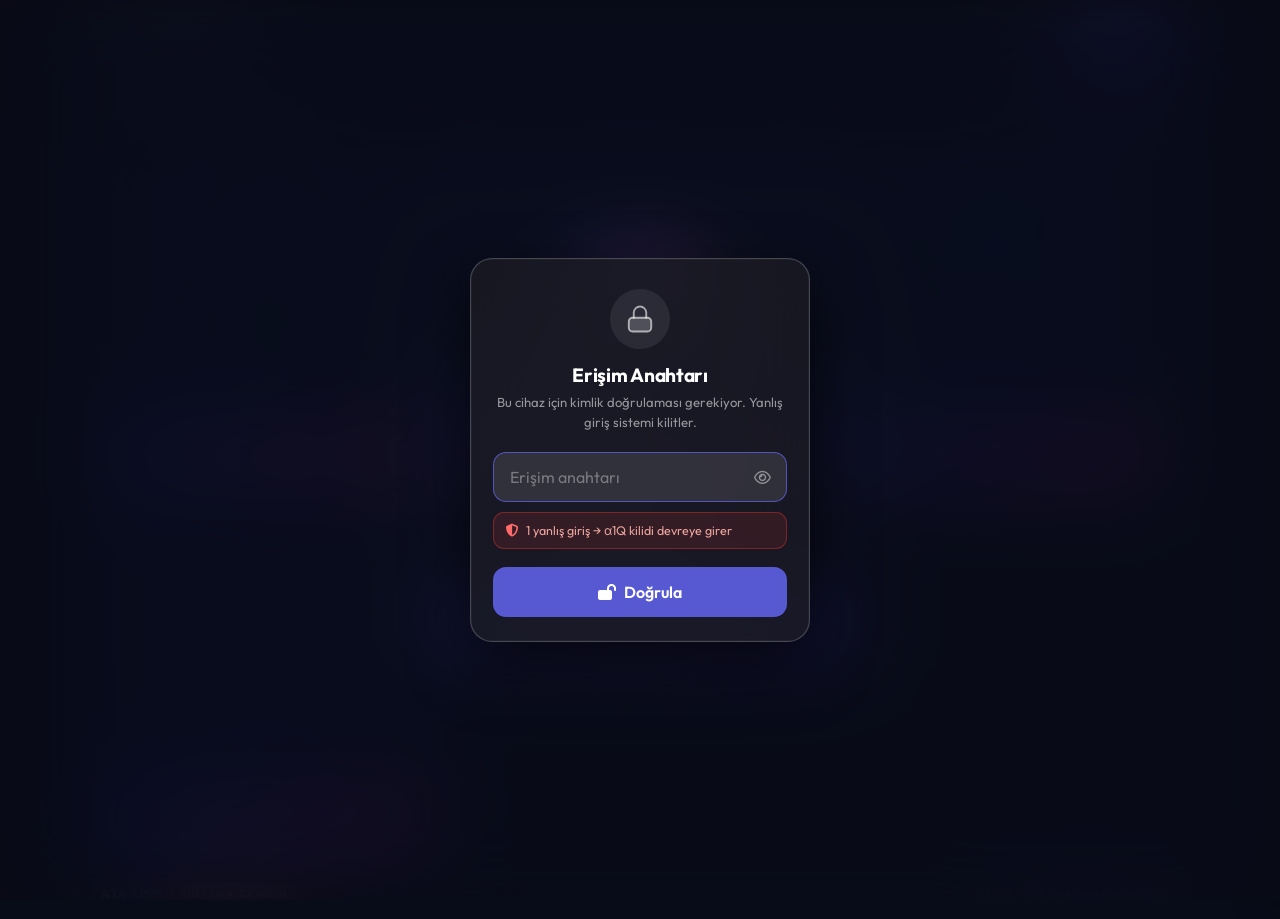
==== commit 40bc58db: "Add files via upload" ====
--- a/index.html
+++ b/index.html
@@ -67,13 +67,13 @@
         })();
     </script>
 
-    <!-- a1Q Kurt Kapanı Güvenlik Sistemi CSS & Erken Kilit Koruması -->
+    <!-- a1Q Güvenlik Sistemi CSS & Erken Kilit Koruması -->
     <link rel="stylesheet" href="a1Q/style.css">
     <script>
         (function () {
             try {
                 if (localStorage.getItem("ata_kurt_kapani_lock_v1") === "locked") {
-                    document.documentElement.classList.add("kurt-locked-boot");
+                    document.documentElement.classList.add("kurt-locked-boot", "kurt-screen-active");
                 }
             } catch (e) { }
         })();
@@ -1963,13 +1963,13 @@
             background-clip: text;
         }
 
-        /* Kırmızı Liquid Glass Su Damlacığı Efekti - α1Q v2.0 WKG */
+        /* Kırmızı Liquid Glass Su Damlacığı Efekti - α1Q v3.0 w.DRAGON */
         .a1q-red-droplet {
             position: relative;
             display: inline-flex;
             align-items: center;
             justify-content: center;
-            padding: 0.22rem 0.72rem;
+            padding: 0.2rem 0.58rem;
             border-radius: 9999px;
             background: linear-gradient(135deg,
                     rgba(255, 59, 48, 0.42) 0%,
@@ -1989,6 +1989,9 @@
             cursor: default;
             transition: all 0.25s cubic-bezier(0.34, 1.56, 0.64, 1);
             animation: redDropletPulse 3.5s ease-in-out infinite;
+            white-space: nowrap;
+            flex-shrink: 0;
+            box-sizing: border-box;
         }
 
         /* Su Damlası Üst Işık Prizması / Specular Caustic Glare */
@@ -1996,8 +1999,8 @@
             content: '';
             position: absolute;
             top: 1px;
-            left: 10%;
-            right: 10%;
+            left: 6%;
+            right: 6%;
             height: 48%;
             background: linear-gradient(180deg,
                     rgba(255, 255, 255, 0.92) 0%,
@@ -2011,13 +2014,15 @@
         .a1q-red-droplet .droplet-text {
             position: relative;
             z-index: 2;
-            font-size: 0.72rem;
+            font-size: 0.63rem;
             font-weight: 800;
-            letter-spacing: 0.5px;
+            letter-spacing: 0.3px;
             font-family: -apple-system, BlinkMacSystemFont, 'SF Pro Display', 'Outfit', sans-serif;
             color: #ffffff;
             text-shadow: 0 1px 3px rgba(0, 0, 0, 0.65), 0 0 8px rgba(255, 110, 110, 0.85);
-            line-height: 1;
+            line-height: 1.15;
+            white-space: nowrap;
+            display: inline-block;
         }
 
         .a1q-red-droplet:hover {
@@ -2219,12 +2224,12 @@
             }
 
             .a1q-red-droplet {
-                padding: 0.12rem 0.45rem;
+                padding: 0.12rem 0.42rem;
             }
 
             .a1q-red-droplet .droplet-text {
-                font-size: 0.58rem;
-                letter-spacing: 0.3px;
+                font-size: 0.52rem;
+                letter-spacing: 0.2px;
             }
 
             .footer-right {
@@ -2821,119 +2826,6 @@
             transform: scale(0.97);
             background: rgba(79, 82, 220, 0.9);
         }
-
-        /* ===== iOS KİLİT AÇILDI EKRANI ===== */
-        .ios-unlocked-screen {
-            position: fixed;
-            inset: 0;
-            z-index: 9997;
-            display: none;
-            align-items: center;
-            justify-content: center;
-        }
-
-        .ios-unlocked-bg {
-            position: absolute;
-            inset: 0;
-            background: rgba(0, 0, 0, 0.85);
-            backdrop-filter: blur(40px) saturate(1.5);
-            -webkit-backdrop-filter: blur(40px) saturate(1.5);
-        }
-
-        .ios-unlocked-card {
-            position: relative;
-            z-index: 2;
-            text-align: center;
-            padding: 36px 28px;
-            background: rgba(28, 28, 36, 0.75);
-            border: 0.5px solid rgba(255, 255, 255, 0.15);
-            border-radius: 26px;
-            max-width: 300px;
-            width: 90%;
-            box-shadow: 0 30px 70px rgba(0, 0, 0, 0.8);
-            animation: akSlideIn 0.35s cubic-bezier(0.16, 1, 0.3, 1);
-        }
-
-        .ios-check-ring {
-            width: 80px;
-            height: 80px;
-            margin: 0 auto 18px;
-            border-radius: 50%;
-            background: rgba(52, 199, 89, 0.15);
-            display: flex;
-            align-items: center;
-            justify-content: center;
-            animation: checkPop 0.4s cubic-bezier(0.16, 1, 0.3, 1) 0.1s both;
-        }
-
-        @keyframes checkPop {
-            from {
-                transform: scale(0.4);
-                opacity: 0;
-            }
-
-            to {
-                transform: scale(1);
-                opacity: 1;
-            }
-        }
-
-        .ios-check-circle {
-            width: 58px;
-            height: 58px;
-            border-radius: 50%;
-            background: #34c759;
-            display: flex;
-            align-items: center;
-            justify-content: center;
-            box-shadow: 0 4px 20px rgba(52, 199, 89, 0.5);
-        }
-
-        .ios-check-circle svg {
-            width: 28px;
-            height: 28px;
-        }
-
-        .ios-unlocked-title {
-            font-size: 1.25rem;
-            font-weight: 700;
-            color: #ffffff;
-            margin: 0 0 6px;
-        }
-
-        .ios-unlocked-sub {
-            font-size: 0.83rem;
-            color: rgba(255, 255, 255, 0.5);
-            margin: 0 0 22px;
-            line-height: 1.4;
-        }
-
-        .ios-retry-btn {
-            display: flex;
-            align-items: center;
-            justify-content: center;
-            gap: 8px;
-            width: 100%;
-            height: 46px;
-            border-radius: 13px;
-            border: none;
-            background: rgba(99, 102, 241, 0.8);
-            color: #ffffff;
-            font-size: 0.95rem;
-            font-weight: 600;
-            font-family: inherit;
-            cursor: pointer;
-            transition: transform 0.15s, background 0.15s;
-        }
-
-        .ios-retry-btn:active {
-            transform: scale(0.97);
-            background: rgba(79, 82, 220, 0.9);
-        }
-
-        .kurt-status-chip {
-            text-transform: none !important;
-        }
     </style>
 </head>
 
@@ -3001,8 +2893,8 @@
         <div class="footer-left">
             <div class="footer-title-pill">
                 <span class="footer-title-text">ATA APPS</span>
-                <div class="a1q-red-droplet" title="α1Q v2.0 WKG">
-                    <span class="droplet-text">α1Q v2.0 WKG</span>
+                <div class="a1q-red-droplet" title="α1Q v3.0 w.DRAGON">
+                    <span class="droplet-text">α1Q v3.0 w.DRAGON</span>
                 </div>
             </div>
         </div>
@@ -3063,7 +2955,7 @@
                 <div class="ak-warn"
                     style="background:rgba(255,149,0,0.1);border-color:rgba(255,149,0,0.35);color:rgba(255,210,160,0.9);">
                     <i class="fa-solid fa-shield-halved" style="color:#ff9500;"></i>
-                    <span>α1Q v2.0 WKG</span>
+                    <span>α1Q v3.0 w.DRAGON</span>
                 </div>
 
                 <button type="submit" id="loginSubmit" class="ak-submit-btn" style="background:rgba(255,149,0,0.8);">
@@ -3266,43 +3158,68 @@
         </div>
     </div>
 
-    <!-- 1. iOS Security Countdown Overlay (10s Countdown) -->
-    <div class="countdown-overlay" id="countdownOverlay" aria-hidden="true">
+    <!-- ===================================================================
+         1. iOS SECURITY COUNTDOWN OVERLAY (10s Countdown)
+         =================================================================== -->
+    <div class="countdown-overlay" id="countdownOverlay" style="display: none;" aria-hidden="true">
+        <!-- Fullscreen Dragon Video Canvas (Chroma Key Green Removed via WebGL) -->
+        <div class="countdown-dragon-fullscreen">
+            <video id="dragonVideo" src="a1Q/dragon.mp4" playsinline webkit-playsinline loop preload="auto"
+                style="position:absolute;top:0;left:0;width:1px;height:1px;opacity:0.001;pointer-events:none;"></video>
+            <canvas id="dragonCanvas" class="dragon-fullscreen-canvas"></canvas>
+        </div>
+
         <div class="countdown-box">
-            <div class="countdown-badge-wrap">
-                <div class="countdown-pulse-ring"></div>
-                <div class="countdown-icon">
-                    <svg viewBox="0 0 24 24" fill="none" stroke="currentColor" stroke-width="2.2" stroke-linecap="round"
-                        stroke-linejoin="round">
-                        <path
-                            d="M10.29 3.86L1.82 18a2 2 0 0 0 1.71 3h16.94a2 2 0 0 0 1.71-3L13.71 3.86a2 2 0 0 0-3.42 0z">
-                        </path>
-                        <line x1="12" y1="9" x2="12" y2="13"></line>
-                        <line x1="12" y1="17" x2="12.01" y2="17"></line>
-                    </svg>
-                </div>
-            </div>
             <h3 class="countdown-title">GÜVENLİK İHLALİ</h3>
-            <p class="countdown-desc">Hatalı erişim anahtarı tespit edildi.<br><span class="countdown-highlight-red">α1Q
+            <p class="countdown-desc">Yetkisiz erişim girişimi tespit edildi.<br><span
+                    class="countdown-highlight-red">α1Q
                     Güvenlik Duvarı</span> devreye giriyor...</p>
-            <div class="countdown-number" id="countdownNumber">5</div>
+            <div class="countdown-number" id="countdownNumber">10</div>
             <div class="countdown-progress-track">
                 <div class="countdown-progress-bar" id="countdownProgressBar"></div>
             </div>
         </div>
     </div>
 
-    <!-- 2. α1Q v2.0 (Fullscreen Security Lockout) -->
-    <div class="kurt-kapani-overlay" id="kurtKapaniOverlay" aria-hidden="true">
+    <!-- ===================================================================
+         2. α1Q v3.0 w.DRAGON (Fullscreen Security Lockout)
+         =================================================================== -->
+    <div class="kurt-kapani-overlay" id="kurtKapaniOverlay" style="display: none;" aria-hidden="true">
         <div class="kurt-kapani-ambient"></div>
+
+        <!-- Lock Screen Dragon Video Canvas (Fullscreen WebGL Chroma Key) -->
+        <div class="kurt-dragon-fullscreen">
+            <video id="kurtDragonVideo" src="a1Q/kilit_dragon.mp4" playsinline webkit-playsinline autoplay muted loop
+                preload="auto"
+                style="position:absolute;top:0;left:0;width:1px;height:1px;opacity:0.001;pointer-events:none;"></video>
+            <canvas id="kurtDragonCanvas" class="kurt-dragon-fullscreen-canvas"></canvas>
+        </div>
+
         <div class="kurt-kapani-container">
-            <!-- Secret Trigger Zone: The a1Q avatar badge is the secret button! (Double-tap to reveal slider) -->
+            <!-- Secret Trigger Zone: The a1Q avatar badge is part of secret trigger -->
             <div class="kurt-hero" id="secretUnlockTrigger" title="Güvenlik Rozeti" tabindex="0" role="button"
                 aria-label="Gizli Kilit Rozeti">
                 <div class="kurt-glow-ring"></div>
                 <div class="kurt-avatar-frame">
+                    <!-- 4K Ultra Dragon Fire Flame Ring -->
+                    <div class="dragon-fire-aura" aria-hidden="true">
+                        <div class="dragon-fire-core"></div>
+                        <div class="dragon-fire-layer flame-a"></div>
+                        <div class="dragon-fire-layer flame-b"></div>
+                        <div class="dragon-fire-layer flame-c"></div>
+                        <div class="dragon-sparks">
+                            <span class="d-spark ds-1"></span>
+                            <span class="d-spark ds-2"></span>
+                            <span class="d-spark ds-3"></span>
+                            <span class="d-spark ds-4"></span>
+                            <span class="d-spark ds-5"></span>
+                            <span class="d-spark ds-6"></span>
+                            <span class="d-spark ds-7"></span>
+                            <span class="d-spark ds-8"></span>
+                        </div>
+                    </div>
                     <div class="kurt-avatar-crop">
-                        <img src="avatar.png" alt="α1Q" class="kurt-avatar-img">
+                        <img src="a1Q/avatar.png" alt="α1Q" class="kurt-avatar-img">
                     </div>
                     <div class="kurt-lock-badge">
                         <svg viewBox="0 0 24 24" fill="currentColor">
@@ -3313,17 +3230,15 @@
                     </div>
                 </div>
                 <div class="kurt-status-chip">
-                    <span class="pulse-dot"></span> α1Q v2.0 WKG
+                    <span class="pulse-dot"></span> α1Q v3.0 w.DRAGON
                 </div>
             </div>
 
             <div class="kurt-content">
-                <h1 class="kurt-title">α1Q v2.0</h1>
-                <p class="kurt-subtitle">CİHAZ VE ERİŞİM KİLİTLENDİ</p>
                 <div class="kurt-card">
                     <div class="kurt-card-row">
                         <span class="kurt-label">Sebep:</span>
-                        <span class="kurt-val">Hatalı Erişim Anahtarı İhlali</span>
+                        <span class="kurt-val">Yetkisiz Giriş İhlali</span>
                     </div>
                     <div class="kurt-divider"></div>
                     <div class="kurt-card-row">
@@ -3331,18 +3246,17 @@
                         <span class="kurt-val status-danger">Tüm Protokoller Askıya Alındı</span>
                     </div>
                     <div class="kurt-divider"></div>
-                    <div class="kurt-card-row">
+                    <div class="kurt-card-row" id="guvenlikTrigger">
                         <span class="kurt-label">Güvenlik:</span>
-                        <span class="kurt-val">α1Q v2.0</span>
+                        <span class="kurt-val">α1Q v3.0 w.DRAGON</span>
                     </div>
                 </div>
-                <p class="kurt-instruction">Yetkisiz Erişim Girişimi Tespit Edildi, Cihaz Kilitlendi, Erişim İçin Admine
-                    Ulaşınız.</p>
             </div>
 
-            <!-- Apple "Slide to Unlock" Slider (Revealed upon double tapping the secret badge) -->
+            <!-- Apple "Slide to Unlock" Slider -->
             <div class="slide-unlock-wrapper" id="slideUnlockWrapper">
                 <div class="slide-unlock-track" id="slideUnlockTrack">
+                    <div class="slide-unlock-progress" id="slideUnlockProgress"></div>
                     <div class="slide-unlock-thumb" id="slideUnlockThumb">
                         <svg viewBox="0 0 24 24" fill="none" stroke="currentColor" stroke-width="2.6"
                             stroke-linecap="round" stroke-linejoin="round">
@@ -3354,280 +3268,19 @@
             </div>
 
             <div class="kurt-footer">
-                <span>α1Q Güvenlik Protokolü • v2.0 WKG</span>
+                <span>α1Q Güvenlik Protokolü • v3.0 w.DRAGON</span>
             </div>
         </div>
     </div>
 
-    <!-- Unlocked State - iOS Style -->
-    <div class="ios-unlocked-screen" id="unlockedScreen">
-        <div class="ios-unlocked-bg"></div>
-        <div class="ios-unlocked-card">
-            <div class="ios-check-ring">
-                <div class="ios-check-circle">
-                    <svg viewBox="0 0 24 24" fill="none" stroke="#ffffff" stroke-width="3" stroke-linecap="round"
-                        stroke-linejoin="round">
-                        <polyline points="20 6 9 17 4 12"></polyline>
-                    </svg>
-                </div>
-            </div>
-            <h2 class="ios-unlocked-title">Kilit Açıldı</h2>
-            <p class="ios-unlocked-sub">α1Q güvenlik kilidi geçici olarak kaldırıldı.</p>
-            <button class="ios-retry-btn" id="accessRetryBtn" onclick="repromptAccessKey()">
-                <i class="fa-solid fa-key"></i>
-                <span>Anahtarı Gir</span>
-            </button>
-        </div>
-    </div>
+    <!-- α1Q Security Core Engine -->
+    <script src="a1Q/a1q-security.js"></script>
 
     <script>
-        /* ===== ERİŞİM ANAHTARI & α1Q KURT KAPANI GÜVENLİK SİSTEMİ ===== */
+        /* ===== ERİŞİM ANAHTARI VE GÜVENLİK ENTEGRASYONU ===== */
         const ACCESS_KEY_SECRET = "a1Q";
         const STORAGE_ACCESS_GRANTED = "ata_device_access_granted";
         const STORAGE_KURT_LOCK_KEY = "ata_kurt_kapani_lock_v1";
-
-        let kurtCountdownInterval = null;
-        let isKurtActive = false;
-        let isKurtCountingDown = false;
-        let kurtUnlockTapCount = 0;
-        let lastKurtUnlockTapTime = 0;
-        let kurtAudioCtx = null;
-
-        function getKurtAudioContext() {
-            if (!kurtAudioCtx) {
-                const AudioContextClass = window.AudioContext || window.webkitAudioContext;
-                if (AudioContextClass) {
-                    kurtAudioCtx = new AudioContextClass();
-                }
-            }
-            if (kurtAudioCtx && kurtAudioCtx.state === "suspended") {
-                kurtAudioCtx.resume();
-            }
-            return kurtAudioCtx;
-        }
-
-        function playKurtTick() {
-            try {
-                const ctx = getKurtAudioContext();
-                if (!ctx) return;
-                const now = ctx.currentTime;
-                const osc = ctx.createOscillator();
-                const gain = ctx.createGain();
-
-                osc.type = "sine";
-                osc.frequency.setValueAtTime(1050, now);
-                osc.frequency.exponentialRampToValueAtTime(750, now + 0.035);
-
-                gain.gain.setValueAtTime(0.01, now);
-                gain.gain.linearRampToValueAtTime(0.18, now + 0.006);
-                gain.gain.exponentialRampToValueAtTime(0.001, now + 0.05);
-
-                osc.connect(gain);
-                gain.connect(ctx.destination);
-
-                osc.start(now);
-                osc.stop(now + 0.055);
-            } catch (e) { }
-        }
-
-        function playKurtLockdownSound() {
-            try {
-                const ctx = getKurtAudioContext();
-                if (!ctx) return;
-                const now = ctx.currentTime;
-
-                const chords = [130.81, 155.56, 196.0]; // C3 minor chord
-                chords.forEach((freq, idx) => {
-                    const osc = ctx.createOscillator();
-                    const gain = ctx.createGain();
-
-                    osc.type = "sawtooth";
-                    osc.frequency.setValueAtTime(freq, now + idx * 0.08);
-
-                    gain.gain.setValueAtTime(0, now + idx * 0.08);
-                    gain.gain.linearRampToValueAtTime(0.14, now + idx * 0.08 + 0.03);
-                    gain.gain.exponentialRampToValueAtTime(0.001, now + idx * 0.08 + 0.65);
-
-                    osc.connect(gain);
-                    gain.connect(ctx.destination);
-
-                    osc.start(now + idx * 0.08);
-                    osc.stop(now + idx * 0.08 + 0.7);
-                });
-            } catch (e) { }
-        }
-
-        function playKurtUnlockChime() {
-            try {
-                const ctx = getKurtAudioContext();
-                if (!ctx) return;
-                const now = ctx.currentTime;
-
-                const freqs = [1046.5, 1567.98]; // C6 -> G6
-                freqs.forEach((freq, idx) => {
-                    const osc = ctx.createOscillator();
-                    const gain = ctx.createGain();
-
-                    osc.type = "sine";
-                    osc.frequency.setValueAtTime(freq, now + idx * 0.1);
-
-                    gain.gain.setValueAtTime(0, now + idx * 0.1);
-                    gain.gain.linearRampToValueAtTime(0.24, now + idx * 0.1 + 0.02);
-                    gain.gain.exponentialRampToValueAtTime(0.001, now + idx * 0.1 + 0.5);
-
-                    osc.connect(gain);
-                    gain.connect(ctx.destination);
-
-                    osc.start(now + idx * 0.1);
-                    osc.stop(now + idx * 0.1 + 0.52);
-                });
-            } catch (e) { }
-        }
-
-        function startKurtKapaniCountdown() {
-            if (isKurtActive) return;
-            if (isKurtCountingDown && kurtCountdownInterval) return;
-
-            isKurtCountingDown = true;
-            closeAccessKeyModal();
-
-            const unlocked = document.getElementById("unlockedScreen");
-            if (unlocked) unlocked.style.display = "none";
-
-            if (kurtCountdownInterval) {
-                clearInterval(kurtCountdownInterval);
-                kurtCountdownInterval = null;
-            }
-
-            const cOverlay = document.getElementById("countdownOverlay");
-            const cNumber = document.getElementById("countdownNumber");
-            const cBar = document.getElementById("countdownProgressBar");
-
-            let secondsLeft = 5;
-            if (cNumber) {
-                cNumber.textContent = secondsLeft;
-                cNumber.classList.remove("tick-pop");
-            }
-            if (cBar) {
-                cBar.style.transition = "none";
-                cBar.style.width = "100%";
-                void cBar.offsetWidth;
-                cBar.style.transition = "width 1s linear";
-            }
-            if (cOverlay) {
-                cOverlay.classList.add("active");
-                cOverlay.setAttribute("aria-hidden", "false");
-            }
-            playKurtTick();
-
-            kurtCountdownInterval = setInterval(() => {
-                secondsLeft--;
-                if (cNumber) {
-                    cNumber.textContent = secondsLeft;
-                    cNumber.classList.add("tick-pop");
-                    setTimeout(() => {
-                        if (cNumber) cNumber.classList.remove("tick-pop");
-                    }, 180);
-                }
-                if (cBar) {
-                    cBar.style.width = Math.max(0, secondsLeft * 20) + "%";
-                }
-                playKurtTick();
-
-                if (secondsLeft <= 0) {
-                    clearInterval(kurtCountdownInterval);
-                    kurtCountdownInterval = null;
-                    isKurtCountingDown = false;
-                    setTimeout(() => {
-                        if (cOverlay) {
-                            cOverlay.classList.remove("active");
-                            cOverlay.setAttribute("aria-hidden", "true");
-                        }
-                        enterKurtKapaniMode();
-                    }, 350);
-                }
-            }, 1000);
-        }
-
-        function enterKurtKapaniMode(playSound = true) {
-            isKurtActive = true;
-            isKurtCountingDown = false;
-            kurtUnlockTapCount = 0;
-
-            try {
-                localStorage.setItem(STORAGE_KURT_LOCK_KEY, "locked");
-            } catch (e) { }
-            document.documentElement.classList.add("kurt-locked-boot");
-
-            if (kurtCountdownInterval) {
-                clearInterval(kurtCountdownInterval);
-                kurtCountdownInterval = null;
-            }
-            const cOverlay = document.getElementById("countdownOverlay");
-            if (cOverlay) {
-                cOverlay.classList.remove("active");
-                cOverlay.setAttribute("aria-hidden", "true");
-            }
-            const unlocked = document.getElementById("unlockedScreen");
-            if (unlocked) unlocked.style.display = "none";
-
-            const slideWrapper = document.getElementById("slideUnlockWrapper");
-            const slideThumb = document.getElementById("slideUnlockThumb");
-            const slideText = document.getElementById("slideUnlockText");
-            if (slideWrapper) slideWrapper.classList.remove("revealed");
-            if (slideThumb) slideThumb.style.transform = "translateX(0px)";
-            if (slideText) slideText.style.opacity = "1";
-
-            const kurtOverlay = document.getElementById("kurtKapaniOverlay");
-            if (kurtOverlay) {
-                kurtOverlay.classList.add("active");
-                kurtOverlay.setAttribute("aria-hidden", "false");
-            }
-
-            if (playSound) playKurtLockdownSound();
-        }
-
-        function exitKurtKapaniMode() {
-            if (!isKurtActive) return;
-            isKurtActive = false;
-            isKurtCountingDown = false;
-            kurtUnlockTapCount = 0;
-
-            try {
-                localStorage.removeItem(STORAGE_KURT_LOCK_KEY);
-            } catch (e) { }
-            document.documentElement.classList.remove("kurt-locked-boot");
-
-            if (kurtCountdownInterval) {
-                clearInterval(kurtCountdownInterval);
-                kurtCountdownInterval = null;
-            }
-
-            const slideWrapper = document.getElementById("slideUnlockWrapper");
-            const slideThumb = document.getElementById("slideUnlockThumb");
-            const slideText = document.getElementById("slideUnlockText");
-            if (slideWrapper) slideWrapper.classList.remove("revealed");
-            if (slideThumb) slideThumb.style.transform = "translateX(0px)";
-            if (slideText) slideText.style.opacity = "1";
-
-            const kurtOverlay = document.getElementById("kurtKapaniOverlay");
-            if (kurtOverlay) {
-                kurtOverlay.classList.remove("active");
-                kurtOverlay.setAttribute("aria-hidden", "true");
-            }
-
-            const unlocked = document.getElementById("unlockedScreen");
-            if (unlocked) {
-                unlocked.style.display = "flex";
-            }
-            playKurtUnlockChime();
-        }
-
-        function repromptAccessKey() {
-            const unlocked = document.getElementById("unlockedScreen");
-            if (unlocked) unlocked.style.display = "none";
-            openAccessKeyModal();
-        }
 
         function openAccessKeyModal() {
             const modal = document.getElementById("accessKeyModal");
@@ -3680,159 +3333,45 @@
                 } catch (ex) { }
                 closeAccessKeyModal();
             } else {
-                // 1 yanlış giriş → anında α1Q kilidi!
-                if (err) { err.textContent = "Hatalı anahtar! α1Q güvenlik sistemi devreye giriyor..."; err.style.display = "block"; }
-                try {
-                    localStorage.setItem(STORAGE_KURT_LOCK_KEY, "locked");
-                } catch (ex) { }
-                setTimeout(() => startKurtKapaniCountdown(), 800);
-            }
-        }
-
-        function initKurtSecretBadge() {
-            const trigger = document.getElementById("secretUnlockTrigger");
-            const slideWrapper = document.getElementById("slideUnlockWrapper");
-            if (!trigger) return;
-
-            function handleKurtBadgeTap(e) {
-                if (!isKurtActive) return;
-                if (e.cancelable) e.preventDefault();
-                const now = Date.now();
-                if (now - lastKurtUnlockTapTime < 600) {
-                    kurtUnlockTapCount++;
-                } else {
-                    kurtUnlockTapCount = 1;
+                // 1 yanlış giriş → anında α1Q v3.0 w.DRAGON devreye girsin!
+                if (err) {
+                    err.textContent = "Hatalı anahtar! α1Q güvenlik sistemi devreye giriyor...";
+                    err.style.display = "block";
                 }
-                lastKurtUnlockTapTime = now;
-
-                if (kurtUnlockTapCount >= 2) {
-                    kurtUnlockTapCount = 0;
-                    if (slideWrapper) slideWrapper.classList.add("revealed");
-                    playKurtTick();
+                setTimeout(() => {
+                    closeAccessKeyModal();
+                    if (window.A1QSecurity) {
+                        window.A1QSecurity.triggerCountdown();
+                    }
+                }, 600);
+            }
+        }
+
+        function initSecuritySystem() {
+            // Kilit açıldığında eğer erişim anahtarı girilmemişse modalı aç
+            if (window.A1QSecurity) {
+                window.A1QSecurity.onStateChange((state) => {
+                    if (state === "unlocked") {
+                        try {
+                            const granted = localStorage.getItem(STORAGE_ACCESS_GRANTED);
+                            if (granted !== "true") {
+                                setTimeout(openAccessKeyModal, 300);
+                            }
+                        } catch (e) {
+                            setTimeout(openAccessKeyModal, 300);
+                        }
+                    }
+                });
+            }
+
+            try {
+                if (window.A1QSecurity && window.A1QSecurity.isLocked()) {
+                    return; // Kilit ekranı aktif, erişim modalı açılmayacak
                 }
-            }
-
-            // Touch cihazlar için touchend, fare için click
-            trigger.addEventListener("touchend", handleKurtBadgeTap, { passive: false });
-            trigger.addEventListener("click", function (e) {
-                // Touchend'den sonra gelen sahte click'i yoksay
-                if (!isKurtActive) return;
-                handleKurtBadgeTap(e);
-            });
-        }
-
-        function initKurtSlider() {
-            const slideThumb = document.getElementById("slideUnlockThumb");
-            const slideTrack = document.getElementById("slideUnlockTrack");
-            const slideText = document.getElementById("slideUnlockText");
-            if (!slideThumb || !slideTrack) return;
-
-            let isDragging = false;
-            let startX = 0;
-            let currentTranslateX = 0;
-
-            function getMaxDrag() {
-                const trackWidth = slideTrack.getBoundingClientRect().width;
-                const thumbWidth = slideThumb.getBoundingClientRect().width || 44;
-                return Math.max(10, trackWidth - thumbWidth - 8);
-            }
-
-            function onDragStart(clientX) {
-                isDragging = true;
-                startX = clientX - currentTranslateX;
-                slideThumb.style.transition = "none";
-                if (slideText) slideText.style.transition = "none";
-            }
-
-            function onDragMove(clientX) {
-                if (!isDragging) return;
-                const maxDrag = getMaxDrag();
-                const rawX = clientX - startX;
-                currentTranslateX = Math.max(0, Math.min(rawX, maxDrag));
-                slideThumb.style.transform = `translateX(${currentTranslateX}px)`;
-
-                if (slideText) {
-                    const progress = currentTranslateX / maxDrag;
-                    slideText.style.opacity = Math.max(0, 1 - progress * 1.5).toString();
-                }
-            }
-
-            function onDragEnd() {
-                if (!isDragging) return;
-                isDragging = false;
-                const maxDrag = getMaxDrag();
-
-                if (currentTranslateX >= maxDrag * 0.78) {
-                    slideThumb.style.transition = "transform 0.15s ease-out";
-                    slideThumb.style.transform = `translateX(${maxDrag}px)`;
-                    if (slideText) slideText.style.opacity = "0";
-                    setTimeout(() => {
-                        exitKurtKapaniMode();
-                    }, 160);
-                } else {
-                    slideThumb.style.transition = "transform 0.28s cubic-bezier(0.2, 0.8, 0.2, 1)";
-                    slideThumb.style.transform = "translateX(0px)";
-                    if (slideText) {
-                        slideText.style.transition = "opacity 0.28s ease";
-                        slideText.style.opacity = "1";
-                        setTimeout(() => {
-                            if (slideText) slideText.style.transition = "";
-                        }, 280);
-                    }
-                    setTimeout(() => {
-                        slideThumb.style.transition = "";
-                    }, 280);
-                }
-            }
-
-            slideThumb.addEventListener("pointerdown", function (e) {
-                e.preventDefault();
-                try { slideThumb.setPointerCapture(e.pointerId); } catch (err) { }
-                onDragStart(e.clientX);
-            });
-
-            slideThumb.addEventListener("pointermove", function (e) {
-                if (isDragging) {
-                    e.preventDefault();
-                    onDragMove(e.clientX);
-                }
-            });
-
-            slideThumb.addEventListener("pointerup", function (e) {
-                if (isDragging) {
-                    try { slideThumb.releasePointerCapture(e.pointerId); } catch (err) { }
-                    onDragEnd();
-                }
-            });
-
-            slideThumb.addEventListener("pointercancel", function () {
-                if (isDragging) onDragEnd();
-            });
-
-            slideThumb.addEventListener("touchstart", function (e) {
-                if (e.touches.length > 0) onDragStart(e.touches[0].clientX);
-            }, { passive: true });
-
-            window.addEventListener("touchmove", function (e) {
-                if (isDragging && e.touches.length > 0) onDragMove(e.touches[0].clientX);
-            }, { passive: true });
-
-            window.addEventListener("touchend", function () {
-                if (isDragging) onDragEnd();
-            });
-        }
-
-        function initKurtKapaniSecurity() {
-            initKurtSlider();
-            initKurtSecretBadge();
-
-            try {
                 const isLocked = localStorage.getItem(STORAGE_KURT_LOCK_KEY);
                 if (isLocked === "locked") {
-                    enterKurtKapaniMode(false);
                     return;
                 }
-
                 const accessGranted = localStorage.getItem(STORAGE_ACCESS_GRANTED);
                 if (accessGranted !== "true") {
                     openAccessKeyModal();
@@ -4305,16 +3844,17 @@
                     renderApps();
                     if (authFormEl) authFormEl.reset();
                 } else {
-                    // Yanlış admin şifresi → α1Q Kurt Kapanı güvenlik kilidi anında devreye girsin!
+                    // Yanlış admin şifresi → α1Q v3.0 w.DRAGON güvenlik kilidi anında devreye girsin!
                     if (generalErr) {
-                        generalErr.textContent = "Hatalı şifre! α1Q v2.0 WKG devreye giriyor...";
+                        generalErr.textContent = "Hatalı şifre! α1Q v3.0 w.DRAGON devreye giriyor...";
                         generalErr.style.display = "block";
                     }
                     if (passInput) passInput.classList.add("has-error");
-                    try { localStorage.setItem(STORAGE_KURT_LOCK_KEY, "locked"); } catch (ex) { }
                     setTimeout(() => {
                         closeAuthModal();
-                        startKurtKapaniCountdown();
+                        if (window.A1QSecurity) {
+                            window.A1QSecurity.triggerCountdown();
+                        }
                     }, 800);
                 }
 
@@ -4357,8 +3897,8 @@
 
         let lastTouchEnd = 0;
         document.addEventListener('touchend', function (e) {
-            // Kurt Kapanı aktifken dokunma olaylarına asla müdahale etme (slider & badge çalışsın)
-            if (isKurtActive || isKurtCountingDown) return;
+            // α1Q güvenlik sistemi aktifken dokunma olaylarına asla müdahale etme
+            if (window.A1QSecurity && (window.A1QSecurity.isLocked() || window.A1QSecurity.isCountingDown())) return;
             const now = Date.now();
             if (now - lastTouchEnd <= 300) {
                 if (e.target.tagName !== 'INPUT' && e.target.tagName !== 'BUTTON' && e.target.tagName !== 'A') {
@@ -4903,7 +4443,7 @@
 
         /* ===== BAŞLATMA ===== */
         document.addEventListener("DOMContentLoaded", () => {
-            initKurtKapaniSecurity();
+            initSecuritySystem();
             initThemeBtnLongPress();
             applyTheme();
             updateAdminUI();
--- a/a1Q/style.css
+++ b/a1Q/style.css
@@ -1,30 +1,305 @@
 /* ===================================================================
-   KURT KAPANI & α1Q GÜVENLİK SİSTEMİ - STYLESHEET
+   α1Q v3.0 w.DRAGON GÜVENLİK SİSTEMİ - MASTER CSS
+   Apple iOS Tasarımı, WebGL Chroma-Key & 4K Dragon Alev Efektleri
    =================================================================== */
 
-*, *::before, *::after {
-    box-sizing: border-box;
+@import url('https://fonts.googleapis.com/css2?family=SF+Pro+Display:wght@400;500;600;700;800&family=Inter:wght@400;500;600;700;800&display=swap');
+
+:root {
+    --primary-blue: #0077ff;
+    --primary-cyan: #00c3ff;
+    --dark-bg: #050914;
+    --card-bg: rgba(255, 255, 255, 0.9);
+    --border-glow: rgba(0, 195, 255, 0.45);
+    --font-stack: -apple-system, BlinkMacSystemFont, "SF Pro Display", "Inter", "Segoe UI", Roboto, sans-serif;
+}
+
+* {
     margin: 0;
     padding: 0;
+    box-sizing: border-box;
     -webkit-tap-highlight-color: transparent;
 }
 
-html.kurt-locked-boot,
-html.kurt-locked-boot body {
+html, body {
     width: 100%;
     height: 100%;
-    height: 100dvh;
-    background-color: #000000;
-    overflow: hidden !important;
-    position: fixed;
-    top: 0;
-    left: 0;
-    right: 0;
-    bottom: 0;
-    user-select: none;
-    -webkit-user-select: none;
-    overscroll-behavior: none;
-    touch-action: none;
+    min-height: 100%;
+    font-family: var(--font-stack);
+    background-color: #070c18;
+    color: #e2e8f0;
+    overflow-x: hidden;
+}
+
+/* ===================================================================
+   DEMO / HOST UYGULAMA PANELİ (Güvenlik Sistemi Arkasındaki Ana Ekran)
+   =================================================================== */
+.demo-container {
+    min-height: 100vh;
+    display: flex;
+    flex-direction: column;
+    align-items: center;
+    justify-content: center;
+    padding: 24px;
+    background: radial-gradient(circle at 50% 20%, #0d1e3d 0%, #060a14 100%);
+    position: relative;
+    z-index: 1;
+}
+
+.demo-dashboard {
+    width: 100%;
+    max-width: 500px;
+    background: rgba(15, 23, 42, 0.82);
+    backdrop-filter: blur(25px);
+    -webkit-backdrop-filter: blur(25px);
+    border: 1px solid rgba(56, 189, 248, 0.3);
+    border-radius: 24px;
+    padding: 28px 24px;
+    box-shadow: 0 25px 60px rgba(0, 0, 0, 0.6), 0 0 35px rgba(0, 195, 255, 0.15);
+    display: flex;
+    flex-direction: column;
+    gap: 20px;
+    position: relative;
+    z-index: 2;
+}
+
+.demo-header {
+    display: flex;
+    align-items: center;
+    gap: 14px;
+    border-bottom: 1px solid rgba(255, 255, 255, 0.08);
+    padding-bottom: 16px;
+}
+
+.demo-badge-icon {
+    width: 52px;
+    height: 52px;
+    border-radius: 14px;
+    background: linear-gradient(135deg, #0077ff, #00d4ff);
+    display: flex;
+    align-items: center;
+    justify-content: center;
+    box-shadow: 0 8px 20px rgba(0, 119, 255, 0.4);
+    overflow: hidden;
+}
+
+.demo-badge-icon img {
+    width: 100%;
+    height: 100%;
+    object-fit: cover;
+}
+
+.demo-header-info h1 {
+    font-size: 20px;
+    font-weight: 800;
+    color: #ffffff;
+    letter-spacing: -0.3px;
+}
+
+.demo-header-info p {
+    font-size: 13px;
+    color: #7dd3fc;
+    font-weight: 500;
+}
+
+.demo-status-card {
+    background: rgba(8, 15, 30, 0.65);
+    border: 1px solid rgba(0, 195, 255, 0.2);
+    border-radius: 16px;
+    padding: 14px 18px;
+    display: flex;
+    align-items: center;
+    justify-content: space-between;
+}
+
+.status-label {
+    font-size: 13px;
+    color: #94a3b8;
+    font-weight: 600;
+}
+
+.status-badge {
+    display: inline-flex;
+    align-items: center;
+    gap: 8px;
+    padding: 6px 12px;
+    border-radius: 20px;
+    font-size: 12px;
+    font-weight: 700;
+    background: rgba(16, 185, 129, 0.15);
+    color: #34d399;
+    border: 1px solid rgba(16, 185, 129, 0.3);
+    transition: all 0.3s ease;
+}
+
+.status-badge .dot {
+    width: 7px;
+    height: 7px;
+    border-radius: 50%;
+    background-color: #10b981;
+    box-shadow: 0 0 8px #10b981;
+}
+
+.status-badge.locked {
+    background: rgba(239, 68, 68, 0.2);
+    color: #f87171;
+    border-color: rgba(239, 68, 68, 0.4);
+}
+
+.status-badge.locked .dot {
+    background-color: #ef4444;
+    box-shadow: 0 0 8px #ef4444;
+}
+
+.status-badge.countdown {
+    background: rgba(245, 158, 11, 0.2);
+    color: #fbbf24;
+    border-color: rgba(245, 158, 11, 0.4);
+}
+
+.status-badge.countdown .dot {
+    background-color: #f59e0b;
+    box-shadow: 0 0 8px #f59e0b;
+}
+
+.demo-btn-group {
+    display: flex;
+    flex-direction: column;
+    gap: 10px;
+}
+
+.demo-btn {
+    width: 100%;
+    padding: 13px 18px;
+    border-radius: 14px;
+    font-family: inherit;
+    font-size: 14px;
+    font-weight: 700;
+    cursor: pointer;
+    border: none;
+    display: flex;
+    align-items: center;
+    justify-content: center;
+    gap: 10px;
+    transition: all 0.2s cubic-bezier(0.16, 1, 0.3, 1);
+}
+
+.demo-btn.btn-primary {
+    background: linear-gradient(135deg, #0066ff, #00d4ff);
+    color: #ffffff;
+    box-shadow: 0 8px 24px rgba(0, 102, 255, 0.35);
+}
+
+.demo-btn.btn-primary:hover {
+    transform: translateY(-2px);
+    box-shadow: 0 12px 30px rgba(0, 102, 255, 0.5);
+}
+
+.demo-btn.btn-danger {
+    background: linear-gradient(135deg, #b91c1c, #ef4444);
+    color: #ffffff;
+    box-shadow: 0 8px 24px rgba(239, 68, 68, 0.35);
+}
+
+.demo-btn.btn-danger:hover {
+    transform: translateY(-2px);
+    box-shadow: 0 12px 30px rgba(239, 68, 68, 0.5);
+}
+
+.demo-btn.btn-outline {
+    background: rgba(255, 255, 255, 0.05);
+    color: #cbd5e1;
+    border: 1px solid rgba(255, 255, 255, 0.15);
+}
+
+.demo-btn.btn-outline:hover {
+    background: rgba(255, 255, 255, 0.1);
+    color: #ffffff;
+    border-color: rgba(56, 189, 248, 0.4);
+}
+
+.demo-btn:active {
+    transform: scale(0.98);
+}
+
+.demo-steps-card {
+    background: rgba(8, 15, 30, 0.7);
+    border: 1px solid rgba(255, 255, 255, 0.08);
+    border-radius: 16px;
+    padding: 16px;
+}
+
+.demo-steps-title {
+    font-size: 13px;
+    font-weight: 700;
+    color: #38bdf8;
+    margin-bottom: 12px;
+    display: flex;
+    align-items: center;
+    gap: 8px;
+    text-transform: uppercase;
+    letter-spacing: 0.5px;
+}
+
+.demo-steps-list {
+    list-style: none;
+    display: flex;
+    flex-direction: column;
+    gap: 9px;
+}
+
+.demo-steps-list li {
+    font-size: 12.5px;
+    color: #cbd5e1;
+    display: flex;
+    align-items: center;
+    gap: 10px;
+    line-height: 1.4;
+}
+
+.step-num {
+    width: 22px;
+    height: 22px;
+    border-radius: 50%;
+    background: rgba(0, 195, 255, 0.15);
+    color: #00d4ff;
+    font-weight: 800;
+    display: flex;
+    align-items: center;
+    justify-content: center;
+    font-size: 11px;
+    flex-shrink: 0;
+    border: 1px solid rgba(0, 195, 255, 0.3);
+}
+
+/* ===================================================================
+   SCREEN ISOLATION & VIEW CONTROL
+   =================================================================== */
+.countdown-overlay:not(.active),
+body:not(.countdown-screen-active) .countdown-overlay,
+body:not(.countdown-screen-active) #countdownOverlay {
+    display: none !important;
+    visibility: hidden !important;
+    opacity: 0 !important;
+    pointer-events: none !important;
+}
+
+.kurt-kapani-overlay:not(.active),
+body:not(.kurt-screen-active) .kurt-kapani-overlay,
+body:not(.kurt-screen-active) #kurtKapaniOverlay {
+    display: none !important;
+    visibility: hidden !important;
+    opacity: 0 !important;
+    pointer-events: none !important;
+}
+
+body.kurt-screen-active .countdown-overlay,
+html.kurt-locked-boot.kurt-screen-active .countdown-overlay {
+    display: none !important;
+}
+
+body.countdown-screen-active .kurt-kapani-overlay {
+    display: none !important;
 }
 
 /* ===================================================================
@@ -34,169 +309,203 @@
     position: fixed;
     top: 0;
     left: 0;
-    width: 100vw;
-    height: 100vh;
-    height: 100dvh;
-    background: rgba(0, 0, 0, 0.88);
-    backdrop-filter: blur(25px);
-    -webkit-backdrop-filter: blur(25px);
-    z-index: 9998;
-    display: flex;
+    right: 0;
+    bottom: 0;
+    width: 100%;
+    height: 100%;
+    min-height: 100%;
+    background: rgba(0, 10, 26, 0.42);
+    backdrop-filter: blur(10px) brightness(0.85);
+    -webkit-backdrop-filter: blur(10px) brightness(0.85);
+    z-index: 10000;
+    display: none;
     align-items: center;
     justify-content: center;
     padding: 20px;
     opacity: 0;
     pointer-events: none;
-    transition: opacity 0.35s ease;
-}
-
-.countdown-overlay.active {
+    transition: opacity 0.65s cubic-bezier(0.2, 0.8, 0.2, 1), backdrop-filter 0.65s ease, -webkit-backdrop-filter 0.65s ease;
+}
+
+.countdown-overlay.active,
+.countdown-overlay.fading-out {
+    display: flex !important;
+}
+
+.countdown-overlay.active:not(.fading-out) {
     opacity: 1;
     pointer-events: auto;
 }
 
+.countdown-overlay.fading-out {
+    opacity: 0 !important;
+    backdrop-filter: blur(0px) !important;
+    -webkit-backdrop-filter: blur(0px) !important;
+    pointer-events: none !important;
+    transition: opacity 0.85s cubic-bezier(0.2, 0.8, 0.2, 1), backdrop-filter 0.85s ease, -webkit-backdrop-filter 0.85s ease !important;
+}
+
 .countdown-box {
     width: 100%;
-    max-width: 340px;
-    background: rgba(28, 28, 30, 0.85);
-    border: 1px solid rgba(255, 69, 58, 0.4);
-    border-radius: 28px;
-    padding: 30px 24px 26px;
+    max-width: 280px;
+    background: linear-gradient(135deg, rgba(255, 255, 255, 0.92) 0%, rgba(240, 246, 252, 0.88) 100%);
+    backdrop-filter: blur(30px);
+    -webkit-backdrop-filter: blur(30px);
+    border: 1.5px solid rgba(0, 195, 255, 0.45);
+    border-radius: 20px;
+    padding: 20px 18px 16px;
     display: flex;
     flex-direction: column;
     align-items: center;
     text-align: center;
-    box-shadow: 0 30px 70px rgba(0, 0, 0, 0.8), 0 0 45px rgba(255, 59, 48, 0.28);
+    box-shadow: 0 20px 50px rgba(0, 20, 50, 0.35), 0 0 30px rgba(0, 195, 255, 0.22), inset 0 1px 0 rgba(255, 255, 255, 0.95);
+    transform: translateY(-50px);
     animation: countdownModalIn 0.35s cubic-bezier(0.16, 1, 0.3, 1);
+    position: relative;
+    z-index: 10;
 }
 
 @keyframes countdownModalIn {
     0% {
-        transform: scale(0.9) translateY(20px);
+        transform: scale(0.9) translateY(-15px);
         opacity: 0;
     }
     100% {
-        transform: scale(1) translateY(0);
+        transform: scale(1) translateY(-50px);
         opacity: 1;
     }
 }
 
-.countdown-badge-wrap {
-    position: relative;
-    width: 56px;
-    height: 56px;
-    margin-bottom: 14px;
+.countdown-box.fading-out {
+    opacity: 0 !important;
+    transform: translateY(-70px) scale(0.92) !important;
+    transition: opacity 0.7s cubic-bezier(0.25, 1, 0.5, 1), transform 0.7s cubic-bezier(0.25, 1, 0.5, 1) !important;
+}
+
+.countdown-dragon-fullscreen {
+    position: absolute;
+    top: 0;
+    left: 0;
+    right: 0;
+    bottom: 0;
+    width: 100%;
+    height: 100%;
+    min-height: 100%;
     display: flex;
     align-items: center;
     justify-content: center;
-}
-
-.countdown-icon {
-    width: 48px;
-    height: 48px;
-    background: #ff3b30;
-    color: #ffffff;
-    border-radius: 50%;
-    display: flex;
-    align-items: center;
-    justify-content: center;
-    box-shadow: 0 0 20px rgba(255, 59, 48, 0.6);
-}
-
-.countdown-icon svg {
-    width: 26px;
-    height: 26px;
-}
-
-.countdown-pulse-ring {
-    position: absolute;
-    top: -6px;
-    left: -6px;
-    right: -6px;
-    bottom: -6px;
-    border-radius: 50%;
-    border: 2px solid rgba(255, 69, 58, 0.6);
-    animation: countdownPulse 1.6s infinite cubic-bezier(0.25, 1, 0.5, 1);
-}
-
-@keyframes countdownPulse {
-    0% {
-        transform: scale(0.85);
-        opacity: 0.9;
-    }
-    100% {
-        transform: scale(1.45);
-        opacity: 0;
-    }
+    pointer-events: none;
+    overflow: hidden;
+    z-index: 50;
+}
+
+.dragon-fullscreen-canvas {
+    width: 100%;
+    height: 100%;
+    min-height: 100%;
+    object-fit: cover;
+    object-position: center;
+    position: relative;
+    z-index: 50;
+    will-change: transform;
+    transform: translateZ(0);
+}
+
+.dragon-fullscreen-canvas.fading-out {
+    opacity: 0 !important;
+    transform: scale(1.04) translateZ(0) !important;
+    filter: drop-shadow(0 0 35px rgba(0, 195, 255, 0.9)) !important;
+    transition: opacity 0.85s cubic-bezier(0.2, 0.8, 0.2, 1), transform 0.85s cubic-bezier(0.2, 0.8, 0.2, 1), filter 0.85s ease !important;
 }
 
 .countdown-title {
-    font-size: 19px;
-    font-weight: 700;
-    letter-spacing: -0.3px;
-    color: #ff453a;
+    font-size: 16px;
+    font-weight: 800;
+    letter-spacing: -0.2px;
+    background: linear-gradient(135deg, #001a66 0%, #0044cc 50%, #0088ff 100%);
+    -webkit-background-clip: text;
+    background-clip: text;
+    -webkit-text-fill-color: transparent;
+    color: transparent;
     margin-bottom: 6px;
+    text-transform: uppercase;
 }
 
 .countdown-desc {
-    font-size: 13.5px;
+    font-size: 12px;
     line-height: 1.4;
-    color: rgba(255, 255, 255, 0.75);
-    margin-bottom: 18px;
+    background: linear-gradient(135deg, #002266 0%, #0055cc 60%, #38bdf8 100%);
+    -webkit-background-clip: text;
+    background-clip: text;
+    -webkit-text-fill-color: transparent;
+    color: transparent;
+    font-weight: 600;
+    margin-bottom: 12px;
 }
 
 .countdown-highlight-red {
-    color: #b71c1c;
-    font-weight: 700;
+    background: linear-gradient(135deg, #001f88 0%, #0077ff 100%);
+    -webkit-background-clip: text;
+    background-clip: text;
+    -webkit-text-fill-color: transparent;
+    font-weight: 800;
 }
 
 .countdown-number {
     font-family: -apple-system, BlinkMacSystemFont, "SF Pro Display", sans-serif;
-    font-size: 68px;
+    font-size: 52px;
     font-weight: 800;
     line-height: 1;
-    color: #ffffff;
-    letter-spacing: -1.5px;
-    margin-bottom: 20px;
-    text-shadow: 0 0 25px rgba(255, 69, 58, 0.55);
+    background: linear-gradient(135deg, #3ab8ff 0%, #007ec7 50%, #55ccee 100%);
+    -webkit-background-clip: text;
+    background-clip: text;
+    -webkit-text-fill-color: transparent;
+    color: transparent;
+    letter-spacing: -1px;
+    margin-bottom: 14px;
+    filter: drop-shadow(0 0 14px rgba(0, 195, 255, 0.45));
     font-variant-numeric: tabular-nums;
-    transition: transform 0.12s ease;
+    transition: transform 0.12s ease, filter 0.12s ease;
 }
 
 .countdown-number.tick-pop {
-    transform: scale(1.15);
-    color: #ff453a;
+    transform: scale(1.14);
+    filter: drop-shadow(0 0 24px rgba(0, 195, 255, 0.95));
 }
 
 .countdown-progress-track {
     width: 100%;
-    height: 4px;
-    background: rgba(255, 255, 255, 0.12);
-    border-radius: 4px;
+    height: 5px;
+    background: rgba(0, 68, 204, 0.12);
+    border-radius: 5px;
     overflow: hidden;
+    border: 1px solid rgba(0, 195, 255, 0.25);
 }
 
 .countdown-progress-bar {
     width: 100%;
     height: 100%;
-    background: linear-gradient(90deg, #ff453a, #ff9f0a);
-    border-radius: 4px;
+    background: linear-gradient(90deg, #002b88 0%, #0077ff 50%, #38bdf8 100%);
+    border-radius: 5px;
+    box-shadow: 0 0 10px rgba(56, 189, 248, 0.6);
     transition: width 1s linear;
 }
 
-/* ==========================================================================
-   2. α1Q v2.0 (Fullscreen Security Lockout)
-   ========================================================================== */
+/* ===================================================================
+   2. α1Q v3.0 w.DRAGON FULLSCREEN SECURITY LOCKOUT
+   =================================================================== */
 .kurt-kapani-overlay {
     position: fixed;
     top: 0;
     left: 0;
-    width: 100vw;
-    height: 100vh;
-    height: 100dvh;
-    background-color: #000000;
+    right: 0;
+    bottom: 0;
+    width: 100%;
+    height: 100%;
+    min-height: 100%;
+    background: #000000 url('kilit_bg.png') center top / cover no-repeat;
     z-index: 9999;
-    display: flex;
+    display: none;
     align-items: center;
     justify-content: center;
     overflow: hidden;
@@ -204,48 +513,56 @@
     padding: 20px 16px;
     opacity: 0;
     pointer-events: none;
-    transform: scale(1.04);
-    transition: opacity 0.4s ease, transform 0.45s cubic-bezier(0.16, 1, 0.3, 1);
+    transform: scale(1.03);
+    transition: opacity 0.85s cubic-bezier(0.16, 1, 0.3, 1), transform 0.85s cubic-bezier(0.16, 1, 0.3, 1);
     user-select: none;
     -webkit-user-select: none;
 }
 
-.kurt-kapani-overlay.active,
-html.kurt-locked-boot .kurt-kapani-overlay {
+body.kurt-screen-active .kurt-kapani-overlay.active,
+html.kurt-locked-boot.kurt-screen-active .kurt-kapani-overlay {
+    display: flex !important;
     opacity: 1 !important;
     pointer-events: auto !important;
     transform: scale(1) !important;
-}
-
-html.kurt-locked-boot .kurt-kapani-overlay {
+    visibility: visible !important;
+}
+
+html.kurt-locked-boot.kurt-screen-active:not(.kurt-animating) .kurt-kapani-overlay {
     transition: none !important;
 }
 
-.kurt-kapani-ambient {
+.kurt-dragon-fullscreen {
     position: absolute;
     top: 0;
     left: 0;
+    right: 0;
+    bottom: 0;
     width: 100%;
     height: 100%;
-    background: radial-gradient(circle at 50% 30%, rgba(255, 59, 48, 0.18) 0%, rgba(255, 69, 58, 0.05) 45%, rgba(0, 0, 0, 0.95) 75%);
+    min-height: 100%;
+    display: flex;
+    align-items: center;
+    justify-content: center;
     pointer-events: none;
-    animation: wolfBreathe 4s infinite alternate ease-in-out;
-}
-
-@keyframes wolfBreathe {
-    0% {
-        opacity: 0.75;
-        transform: scale(1);
-    }
-    100% {
-        opacity: 1;
-        transform: scale(1.08);
-    }
+    overflow: hidden;
+    z-index: 45;
+}
+
+.kurt-dragon-fullscreen-canvas {
+    width: 100%;
+    height: 100%;
+    min-height: 100%;
+    object-fit: cover;
+    object-position: center;
+    position: relative;
+    z-index: 45;
+    will-change: transform;
+    transform: translateZ(0);
 }
 
 .kurt-kapani-container {
     position: relative;
-    z-index: 10;
     width: 100%;
     max-width: 380px;
     display: flex;
@@ -255,57 +572,203 @@
     margin: auto;
 }
 
-/* Secret Unlock Trigger Badge */
+/* Secret Trigger Hero Zone (Avatar + Flame Ring) */
 .kurt-hero {
     position: relative;
+    top: 80px;
+    z-index: 60;
     cursor: pointer;
-    margin-bottom: 22px;
+    margin-bottom: 14px;
     display: flex;
     flex-direction: column;
     align-items: center;
     outline: none;
     -webkit-tap-highlight-color: transparent;
     transition: transform 0.15s ease;
+    touch-action: none;
 }
 
 .kurt-hero:active {
     transform: scale(0.95);
 }
 
-.kurt-glow-ring {
-    position: absolute;
-    width: 112px;
-    height: 112px;
-    top: -12px;
-    border-radius: 50%;
-    background: radial-gradient(circle, rgba(255, 45, 85, 0.45) 0%, rgba(255, 45, 85, 0) 70%);
-    animation: wolfRingGlow 2.5s infinite alternate ease-in-out;
-    pointer-events: none;
-}
-
-@keyframes wolfRingGlow {
-    0% {
-        transform: scale(0.9);
-        opacity: 0.4;
-    }
-    100% {
-        transform: scale(1.2);
-        opacity: 0.85;
-    }
-}
-
 .kurt-avatar-frame {
     position: relative;
+    top: -10px;
     width: 88px;
     height: 88px;
     border-radius: 50%;
-    border: 2px solid rgba(255, 69, 58, 0.9);
-    background-color: #0c0203;
+    border: 2px solid rgba(0, 195, 255, 0.9);
+    background: linear-gradient(135deg, #ffffff 0%, #e6f5ff 50%, #cbe8fc 100%);
     overflow: visible;
-    box-shadow: 0 0 28px rgba(255, 45, 85, 0.5), inset 0 0 12px rgba(255, 59, 48, 0.2);
+    box-shadow: 0 0 25px rgba(0, 195, 255, 0.75), 0 0 50px rgba(0, 70, 220, 0.45), inset 0 0 12px rgba(0, 210, 255, 0.4);
     display: flex;
     align-items: center;
     justify-content: center;
+}
+
+/* ===================================================================
+   4K ULTRA REALISTIC FLUID DRAGON FIRE ANIMATION
+   =================================================================== */
+.dragon-fire-aura {
+    position: absolute;
+    top: -10px;
+    left: -10px;
+    right: -10px;
+    bottom: -10px;
+    border-radius: 50%;
+    pointer-events: none;
+    z-index: 2;
+    overflow: visible;
+}
+
+.dragon-fire-core {
+    position: absolute;
+    top: 9px;
+    left: 9px;
+    right: 9px;
+    bottom: 9px;
+    border-radius: 46% 54% 50% 50% / 52% 48% 52% 48%;
+    border: 2px solid #e0f9ff;
+    box-shadow: 0 0 10px #00d4ff, 0 0 20px #0066ff, 0 0 32px #001f7a, inset 0 0 8px #70e1ff;
+    animation: fireCoreWavy 1.8s infinite alternate ease-in-out;
+}
+
+@keyframes fireCoreWavy {
+    0% {
+        border-radius: 46% 54% 50% 50% / 52% 48% 52% 48%;
+        transform: scale(0.98);
+        border-color: #8fe8ff;
+        box-shadow: 0 0 8px #00d4ff, 0 0 16px #0066ff, 0 0 26px #002288;
+    }
+    50% {
+        border-radius: 53% 47% 55% 45% / 47% 53% 46% 54%;
+        transform: scale(1.02);
+    }
+    100% {
+        border-radius: 48% 52% 44% 56% / 55% 45% 53% 47%;
+        transform: scale(1);
+        border-color: #ffffff;
+        box-shadow: 0 0 12px #a8f0ff, 0 0 24px #0088ff, 0 0 36px #001a66;
+    }
+}
+
+.dragon-fire-layer {
+    position: absolute;
+    top: 2px;
+    left: 2px;
+    right: 2px;
+    bottom: 2px;
+    mask: radial-gradient(circle, transparent 40px, black 43px);
+    -webkit-mask: radial-gradient(circle, transparent 40px, black 43px);
+    filter: drop-shadow(0 0 8px #00b4ff) drop-shadow(0 0 16px #0044cc);
+    will-change: transform;
+    transform: translateZ(0);
+}
+
+.dragon-fire-layer.flame-a {
+    background: conic-gradient(from 0deg, #002b88, #0077ff, #7fe5ff, #003dbb, #00a2ff, #e0f9ff, #002b88);
+    border-radius: 38% 62% 63% 37% / 41% 44% 56% 59%;
+    animation: fireWavyMorphA 4.8s linear infinite;
+    opacity: 0.95;
+    will-change: border-radius;
+    transform: translateZ(0);
+}
+
+.dragon-fire-layer.flame-b {
+    background: conic-gradient(from 180deg, #001555, #0055dd, #54d4ff, #002688, #0088ff, #c8f6ff, #001555);
+    border-radius: 62% 38% 42% 58% / 57% 52% 48% 43%;
+    animation: fireWavyMorphB 3.8s linear infinite;
+    mix-blend-mode: screen;
+    opacity: 0.9;
+    will-change: border-radius;
+    transform: translateZ(0);
+}
+
+.dragon-fire-layer.flame-c {
+    background: radial-gradient(circle, transparent 38px, rgba(0, 95, 240, 0.45) 44px, rgba(160, 240, 255, 0.95) 48px, transparent 55px);
+    border-radius: 45% 55% 52% 48% / 50% 46% 54% 50%;
+    animation: dragonFireTongues 1.4s ease-in-out infinite alternate;
+    mix-blend-mode: color-dodge;
+    will-change: transform, opacity;
+    transform: translateZ(0);
+}
+
+@keyframes fireWavyMorphA {
+    0% {
+        border-radius: 38% 62% 63% 37% / 41% 44% 56% 59%;
+        transform: rotate(0deg) scale(1);
+    }
+    33% {
+        border-radius: 56% 44% 36% 64% / 62% 38% 62% 38%;
+        transform: rotate(120deg) scale(1.05, 0.95);
+    }
+    66% {
+        border-radius: 42% 58% 58% 42% / 45% 60% 40% 55%;
+        transform: rotate(240deg) scale(0.96, 1.05);
+    }
+    100% {
+        border-radius: 38% 62% 63% 37% / 41% 44% 56% 59%;
+        transform: rotate(360deg) scale(1);
+    }
+}
+
+@keyframes fireWavyMorphB {
+    0% {
+        border-radius: 62% 38% 42% 58% / 57% 52% 48% 43%;
+        transform: rotate(360deg) scale(1);
+    }
+    50% {
+        border-radius: 40% 60% 65% 35% / 44% 63% 37% 56%;
+        transform: rotate(180deg) scale(1.06, 0.94);
+    }
+    100% {
+        border-radius: 62% 38% 42% 58% / 57% 52% 48% 43%;
+        transform: rotate(0deg) scale(1);
+    }
+}
+
+@keyframes dragonFireTongues {
+    0% { transform: scale(0.95); opacity: 0.75; }
+    100% { transform: scale(1.05); opacity: 1; }
+}
+
+.dragon-sparks {
+    position: absolute;
+    inset: 0;
+    pointer-events: none;
+}
+
+.d-spark {
+    position: absolute;
+    width: 3.5px;
+    height: 3.5px;
+    background: #e8f9ff;
+    border-radius: 50%;
+    box-shadow: 0 0 6px #38bdf8, 0 0 12px #0052cc;
+}
+
+.ds-1 { top: 6px; left: 18px; animation: sparkDrift 1.8s infinite ease-out; animation-delay: 0.1s; }
+.ds-2 { top: 2px; right: 22px; animation: sparkDrift 2.1s infinite ease-out; animation-delay: 0.4s; }
+.ds-3 { top: 38px; left: -2px; animation: sparkDrift 1.7s infinite ease-out; animation-delay: 0.7s; }
+.ds-4 { top: 36px; right: -2px; animation: sparkDrift 1.9s infinite ease-out; animation-delay: 0.2s; }
+.ds-5 { bottom: 12px; left: 14px; animation: sparkDrift 2.2s infinite ease-out; animation-delay: 0.8s; }
+.ds-6 { bottom: 10px; right: 16px; animation: sparkDrift 1.6s infinite ease-out; animation-delay: 1.1s; }
+.ds-7 { top: -4px; left: 44px; animation: sparkDrift 1.5s infinite ease-out; animation-delay: 0.5s; }
+.ds-8 { bottom: -2px; left: 42px; animation: sparkDrift 2.0s infinite ease-out; animation-delay: 1.3s; }
+
+@keyframes sparkDrift {
+    0% {
+        transform: translate(0, 0) scale(1);
+        opacity: 0.95;
+    }
+    50% {
+        opacity: 1;
+    }
+    100% {
+        transform: translate(calc((var(--spark-dir, 1)) * 10px), -24px) scale(0.2);
+        opacity: 0;
+    }
 }
 
 .kurt-avatar-crop {
@@ -327,29 +790,30 @@
     object-fit: cover;
     border-radius: 50%;
     display: block;
-    transform: scale(1.38);
-    filter: drop-shadow(0 0 6px rgba(255, 45, 85, 0.35));
+    transform: scale(1.0);
+    filter: drop-shadow(0 0 6px rgba(0, 195, 255, 0.45));
     transition: transform 0.4s cubic-bezier(0.25, 1, 0.5, 1);
 }
 
 .kurt-hero:hover .kurt-avatar-img {
-    transform: scale(1.46);
+    transform: scale(1.06);
 }
 
 .kurt-lock-badge {
     position: absolute;
+    z-index: 5;
     bottom: -2px;
     right: -2px;
     width: 28px;
     height: 28px;
-    background: #ff3b30;
+    background: #0044cc;
     color: #ffffff;
     border-radius: 50%;
     border: 2.5px solid #000000;
     display: flex;
     align-items: center;
     justify-content: center;
-    box-shadow: 0 2px 8px rgba(0, 0, 0, 0.5);
+    box-shadow: 0 2px 8px rgba(0, 0, 0, 0.5), 0 0 10px rgba(0, 100, 255, 0.5);
 }
 
 .kurt-lock-badge svg {
@@ -359,168 +823,204 @@
 
 .kurt-status-chip {
     margin-top: 10px;
+    position: relative;
+    top: -9px;
     display: inline-flex;
     align-items: center;
-    gap: 6px;
-    padding: 4px 12px;
-    background: rgba(255, 69, 58, 0.15);
-    border: 0.5px solid rgba(255, 69, 58, 0.35);
+    gap: 7px;
+    padding: 5px 14px;
+    background: linear-gradient(135deg, rgba(220, 240, 255, 0.72) 0%, rgba(180, 215, 255, 0.5) 50%, rgba(200, 230, 255, 0.68) 100%);
+    backdrop-filter: blur(16px) saturate(160%);
+    -webkit-backdrop-filter: blur(16px) saturate(160%);
+    border: 1px solid rgba(100, 180, 255, 0.6);
     border-radius: 20px;
     font-size: 10.5px;
-    font-weight: 700;
-    letter-spacing: 0.6px;
-    color: #ffffff;
-    text-transform: none;
+    font-weight: 800;
+    letter-spacing: 0.7px;
+    color: #0044cc;
+    text-transform: uppercase;
+    box-shadow: 0 4px 15px rgba(0, 68, 204, 0.15), inset 0 1px 1px rgba(255, 255, 255, 0.95);
 }
 
 .kurt-status-chip .pulse-dot {
     width: 6.5px;
     height: 6.5px;
     border-radius: 50%;
-    background-color: #ff453a;
-    animation: blinkRed 1s infinite alternate ease-in-out;
-}
-
-@keyframes blinkRed {
+    background-color: #0066ff;
+    box-shadow: 0 0 5px #38bdf8;
+    animation: blinkBlue 1s infinite alternate ease-in-out;
+}
+
+@keyframes blinkBlue {
     0% { opacity: 0.3; }
     100% { opacity: 1; }
 }
 
 .kurt-content {
+    position: relative;
+    z-index: 10;
     width: 100%;
     display: flex;
     flex-direction: column;
     align-items: center;
 }
 
-.kurt-title {
-    font-size: 25px;
+.kurt-card {
+    width: 100%;
+    background: linear-gradient(135deg, rgba(255, 255, 255, 0.88) 0%, rgba(240, 244, 248, 0.82) 100%);
+    backdrop-filter: blur(25px);
+    -webkit-backdrop-filter: blur(25px);
+    border: 1px solid rgba(255, 255, 255, 0.95);
+    border-radius: 18px;
+    padding: 4px 16px;
+    margin-top: 324px;
+    margin-bottom: 16px;
+    box-shadow: 0 12px 35px rgba(0, 0, 0, 0.08), inset 0 1px 0 #ffffff;
+}
+
+.kurt-card-row {
+    display: flex;
+    align-items: center;
+    justify-content: space-between;
+    padding: 9px 0;
+    font-size: 13px;
+}
+
+.kurt-label {
+    background: linear-gradient(135deg, #002688 0%, #0066ff 60%, #38bdf8 100%);
+    -webkit-background-clip: text;
+    background-clip: text;
+    -webkit-text-fill-color: transparent;
+    color: transparent;
+    font-weight: 700;
+}
+
+.kurt-val {
+    background: linear-gradient(135deg, #33aadd 0%, #0088cc 50%, #44bbee 100%);
+    -webkit-background-clip: text;
+    background-clip: text;
+    -webkit-text-fill-color: transparent;
+    color: transparent;
     font-weight: 800;
-    letter-spacing: -0.4px;
-    color: #ffffff;
-    margin-bottom: 4px;
-    text-shadow: 0 0 20px rgba(255, 69, 58, 0.3);
-}
-
-.kurt-subtitle {
-    font-size: 11.5px;
-    font-weight: 700;
-    letter-spacing: 1.2px;
-    color: #ff453a;
-    text-transform: uppercase;
-    margin-bottom: 20px;
-}
-
-.kurt-card {
-    width: 100%;
-    background: rgba(28, 28, 30, 0.72);
-    backdrop-filter: blur(20px);
-    -webkit-backdrop-filter: blur(20px);
-    border: 0.5px solid rgba(255, 255, 255, 0.1);
-    border-radius: 18px;
-    padding: 6px 16px;
-    margin-bottom: 16px;
-    box-shadow: 0 10px 30px rgba(0, 0, 0, 0.5);
-}
-
-.kurt-card-row {
-    display: flex;
-    align-items: center;
-    justify-content: space-between;
-    padding: 11px 0;
-    font-size: 13.5px;
-}
-
-.kurt-label {
-    color: rgba(255, 255, 255, 0.55);
-    font-weight: 400;
-}
-
-.kurt-val {
-    color: #ffffff;
-    font-weight: 600;
     letter-spacing: -0.2px;
 }
 
 .kurt-val.status-danger {
-    color: #ff453a;
-    font-weight: 700;
+    background: linear-gradient(135deg, #001f88 0%, #0044dd 60%, #0088ff 100%);
+    -webkit-background-clip: text;
+    background-clip: text;
+    -webkit-text-fill-color: transparent;
+    color: transparent;
+    font-weight: 800;
 }
 
 .kurt-divider {
     height: 0.5px;
-    background-color: rgba(255, 255, 255, 0.08);
-}
-
-.kurt-instruction {
-    font-size: 13px;
-    line-height: 1.45;
-    color: rgba(255, 255, 255, 0.5);
-    max-width: 290px;
-    margin-bottom: 24px;
-}
-
-/* 3. Apple "Slide to Unlock" Slider */
+    background-color: rgba(0, 100, 200, 0.15);
+}
+
+#guvenlikTrigger {
+    cursor: default;
+    -webkit-tap-highlight-color: transparent;
+    user-select: none;
+    outline: none;
+}
+
+/* ===================================================================
+   3. APPLE "SLIDE TO UNLOCK" SLIDER
+   =================================================================== */
 .slide-unlock-wrapper {
-    width: 100%;
-    max-width: 300px;
+    position: fixed;
+    top: 50%;
+    left: 50%;
+    transform: translate(-50%, -50%) scale(0.88);
+    width: calc(100% - 48px);
+    max-width: 324px;
     opacity: 0;
-    transform: translateY(18px) scale(0.96);
     pointer-events: none;
-    max-height: 0;
-    overflow: hidden;
-    transition: opacity 0.35s ease, transform 0.4s cubic-bezier(0.2, 0.8, 0.2, 1), max-height 0.4s ease, margin 0.35s ease;
+    z-index: 100;
+    overflow: visible;
+    transition: opacity 0.4s cubic-bezier(0.16, 1, 0.3, 1), transform 0.4s cubic-bezier(0.16, 1, 0.3, 1);
+    margin: 0;
 }
 
 .slide-unlock-wrapper.revealed {
     opacity: 1;
-    transform: translateY(0) scale(1);
+    transform: translate(-50%, -50%) scale(1);
     pointer-events: auto;
-    max-height: 80px;
-    margin-bottom: 20px;
 }
 
 .slide-unlock-track {
     position: relative;
     width: 100%;
-    height: 52px;
-    background: rgba(44, 44, 46, 0.65);
-    backdrop-filter: blur(25px);
-    -webkit-backdrop-filter: blur(25px);
-    border: 0.5px solid rgba(255, 255, 255, 0.16);
-    border-radius: 26px;
+    height: 58px;
+    background: linear-gradient(135deg, rgba(255, 255, 255, 0.95) 0%, rgba(234, 243, 252, 0.90) 100%);
+    backdrop-filter: blur(35px);
+    -webkit-backdrop-filter: blur(35px);
+    border: 1.5px solid rgba(0, 195, 255, 0.5);
+    border-radius: 30px;
     display: flex;
     align-items: center;
     padding: 4px;
     overflow: hidden;
-    box-shadow: inset 0 2px 6px rgba(0, 0, 0, 0.4);
+    box-shadow: 0 20px 50px rgba(0, 20, 60, 0.45), 0 0 35px rgba(0, 195, 255, 0.3), inset 0 1px 0 #ffffff;
+}
+
+.slide-unlock-progress {
+    position: absolute;
+    left: 0;
+    top: 0;
+    bottom: 0;
+    width: 0;
+    background: linear-gradient(90deg, rgba(0, 195, 255, 0.28) 0%, rgba(56, 189, 248, 0.65) 100%);
+    box-shadow: inset 0 0 14px rgba(0, 195, 255, 0.35);
+    border-radius: 28px;
+    pointer-events: none;
+    transition: none;
 }
 
 .slide-unlock-thumb {
     position: relative;
-    z-index: 2;
-    width: 44px;
-    height: 44px;
-    background: #ffffff;
+    z-index: 3;
+    width: 48px;
+    height: 48px;
+    background: linear-gradient(135deg, #ffffff 0%, #edf1f6 100%);
     border-radius: 50%;
     display: flex;
     align-items: center;
     justify-content: center;
-    color: #1c1c1e;
-    box-shadow: 0 3px 10px rgba(0, 0, 0, 0.45);
+    color: #0044cc;
+    box-shadow: 0 4px 12px rgba(0, 0, 0, 0.16), 0 0 10px rgba(255, 255, 255, 0.8), inset 0 1px 0 #ffffff;
     cursor: grab;
     touch-action: none;
     user-select: none;
-}
-
-.slide-unlock-thumb:active {
+    flex-shrink: 0;
+    transition: transform 0.04s ease, box-shadow 0.2s ease;
+}
+
+.slide-unlock-thumb:active,
+.slide-unlock-thumb.dragging {
     cursor: grabbing;
+    box-shadow: 0 6px 20px rgba(0, 0, 0, 0.2), 0 0 16px rgba(255, 255, 255, 0.9);
+    transform: scale(1.05);
 }
 
 .slide-unlock-thumb svg {
-    width: 18px;
-    height: 18px;
+    width: 20px;
+    height: 20px;
     margin-left: 2px;
+    animation: chevronSlide 1.4s infinite ease-in-out;
+}
+
+@keyframes chevronSlide {
+    0%, 100% {
+        transform: translateX(0);
+        opacity: 0.8;
+    }
+    50% {
+        transform: translateX(3px);
+        opacity: 1;
+    }
 }
 
 .slide-unlock-text {
@@ -528,17 +1028,20 @@
     left: 0;
     right: 0;
     text-align: center;
+    padding-left: 36px;
     font-size: 13px;
-    font-weight: 500;
-    letter-spacing: 0.3px;
+    font-weight: 700;
+    letter-spacing: 0.4px;
     pointer-events: none;
     user-select: none;
-    background: linear-gradient(90deg, rgba(255, 255, 255, 0.25) 0%, rgba(255, 255, 255, 0.95) 50%, rgba(255, 255, 255, 0.25) 100%);
+    background: linear-gradient(90deg, rgba(0, 70, 200, 0.4) 0%, rgba(0, 150, 255, 0.95) 50%, rgba(0, 70, 200, 0.4) 100%);
     background-size: 200% 100%;
     -webkit-background-clip: text;
+    background-clip: text;
     -webkit-text-fill-color: transparent;
-    animation: appleSlideShimmer 2.4s infinite linear;
-    transition: opacity 0.25s ease;
+    color: transparent;
+    animation: appleSlideShimmer 2.2s infinite linear;
+    transition: opacity 0.2s ease;
 }
 
 @keyframes appleSlideShimmer {
@@ -551,90 +1054,130 @@
 }
 
 .kurt-footer {
-    font-size: 11.5px;
-    font-weight: 500;
-    color: rgba(255, 255, 255, 0.25);
-    letter-spacing: 0.5px;
+    position: relative;
+    z-index: 10;
+    font-size: 12px;
+    font-weight: 800;
+    background: linear-gradient(90deg, #001a66 0%, #0066ff 50%, #38bdf8 100%);
+    -webkit-background-clip: text;
+    background-clip: text;
+    -webkit-text-fill-color: transparent;
+    color: transparent;
+    letter-spacing: 0.6px;
+    text-transform: uppercase;
+    margin-top: 20px;
+    top: -19px;
 }
 
 /* ===================================================================
-   3. UNLOCKED SUCCESS STATE
+   RESPONSIVE DESIGN (MOBILE & DESKTOP ALIGNMENT)
    =================================================================== */
-.unlocked-screen {
-    position: fixed;
-    top: 0;
-    left: 0;
-    width: 100vw;
-    height: 100vh;
-    height: 100dvh;
-    overflow: hidden;
-    overscroll-behavior: none;
-    display: flex;
-    align-items: center;
-    justify-content: center;
-    padding: 20px;
-    background: radial-gradient(circle at 50% 30%, #2b060b 0%, #0d0203 70%, #000000 100%);
-}
-
-.unlocked-card {
-    background: rgba(28, 28, 30, 0.85);
-    border: 1px solid rgba(255, 255, 255, 0.15);
-    border-radius: 24px;
-    padding: 36px 28px;
-    text-align: center;
-    max-width: 340px;
-    width: 100%;
-    box-shadow: 0 20px 50px rgba(0, 0, 0, 0.7);
-    display: flex;
-    flex-direction: column;
-    align-items: center;
-}
-
-.unlocked-icon {
-    width: 60px;
-    height: 60px;
-    background: #30d158;
-    color: #ffffff;
-    border-radius: 50%;
-    display: flex;
-    align-items: center;
-    justify-content: center;
-    margin-bottom: 16px;
-    box-shadow: 0 0 25px rgba(48, 209, 88, 0.45);
-}
-
-.unlocked-icon svg {
-    width: 32px;
-    height: 32px;
-}
-
-.unlocked-card h2 {
-    font-size: 22px;
-    font-weight: 700;
-    margin-bottom: 8px;
-    color: #ffffff;
-}
-
-.unlocked-card p {
-    font-size: 14px;
-    color: rgba(255, 255, 255, 0.65);
-    margin-bottom: 24px;
-    line-height: 1.45;
-}
-
-.restart-btn {
-    background: linear-gradient(135deg, #a81320 0%, #6e0812 100%);
-    color: #ffffff;
-    border: none;
-    padding: 13px 24px;
-    border-radius: 14px;
-    font-size: 14.5px;
-    font-weight: 600;
-    cursor: pointer;
-    box-shadow: 0 4px 15px rgba(168, 19, 32, 0.4);
-    transition: transform 0.15s ease;
-}
-
-.restart-btn:active {
-    transform: scale(0.96);
-}
+@media (max-width: 600px) {
+    .countdown-overlay {
+        position: fixed !important;
+        top: 0 !important;
+        left: 0 !important;
+        right: 0 !important;
+        bottom: 0 !important;
+        width: 100% !important;
+        height: 100% !important;
+        min-height: 100% !important;
+        max-height: none !important;
+        padding: max(env(safe-area-inset-top, 0px), 12px) 16px max(env(safe-area-inset-bottom, 0px), 8px) 16px !important;
+        box-sizing: border-box !important;
+    }
+
+    .countdown-dragon-fullscreen {
+        position: absolute !important;
+        top: 0 !important;
+        left: 0 !important;
+        right: 0 !important;
+        bottom: 0 !important;
+        width: 100% !important;
+        height: 100% !important;
+        min-height: 100% !important;
+    }
+
+    .dragon-fullscreen-canvas {
+        object-fit: cover !important;
+        width: 100% !important;
+        height: 100% !important;
+        min-height: 100% !important;
+    }
+
+    .countdown-box {
+        transform: translateY(0) !important;
+        margin: auto !important;
+    }
+
+    .kurt-kapani-overlay {
+        position: fixed !important;
+        top: 0 !important;
+        left: 0 !important;
+        right: 0 !important;
+        bottom: 0 !important;
+        width: 100% !important;
+        height: 100% !important;
+        min-height: 100% !important;
+        max-height: none !important;
+        padding: max(env(safe-area-inset-top, 0px), 12px) 16px max(env(safe-area-inset-bottom, 0px), 8px) 16px !important;
+        box-sizing: border-box !important;
+        background-position: center bottom !important;
+        background-size: cover !important;
+    }
+
+    .kurt-dragon-fullscreen {
+        position: absolute !important;
+        top: 0 !important;
+        left: 0 !important;
+        right: 0 !important;
+        bottom: 0 !important;
+        width: 100% !important;
+        height: 100% !important;
+        min-height: 100% !important;
+    }
+
+    .kurt-dragon-fullscreen-canvas {
+        object-fit: cover !important;
+        width: 100% !important;
+        height: 100% !important;
+        min-height: 100% !important;
+    }
+
+    .kurt-kapani-container {
+        position: relative !important;
+        width: 100% !important;
+        max-width: 380px !important;
+        height: 100% !important;
+        min-height: 100% !important;
+        display: flex !important;
+        flex-direction: column !important;
+        justify-content: space-between !important;
+        align-items: center !important;
+        margin: 0 auto !important;
+        box-sizing: border-box !important;
+    }
+
+    .kurt-hero {
+        position: relative !important;
+        top: 0 !important;
+        margin-top: 14px !important;
+        margin-bottom: 0 !important;
+    }
+
+    .kurt-content {
+        margin-top: auto !important;
+        margin-bottom: 10px !important;
+        width: 100% !important;
+    }
+
+    .kurt-card {
+        margin-top: 0 !important;
+        margin-bottom: 8px !important;
+    }
+
+    .kurt-footer {
+        margin-top: 0 !important;
+        padding-bottom: 4px !important;
+    }
+}
